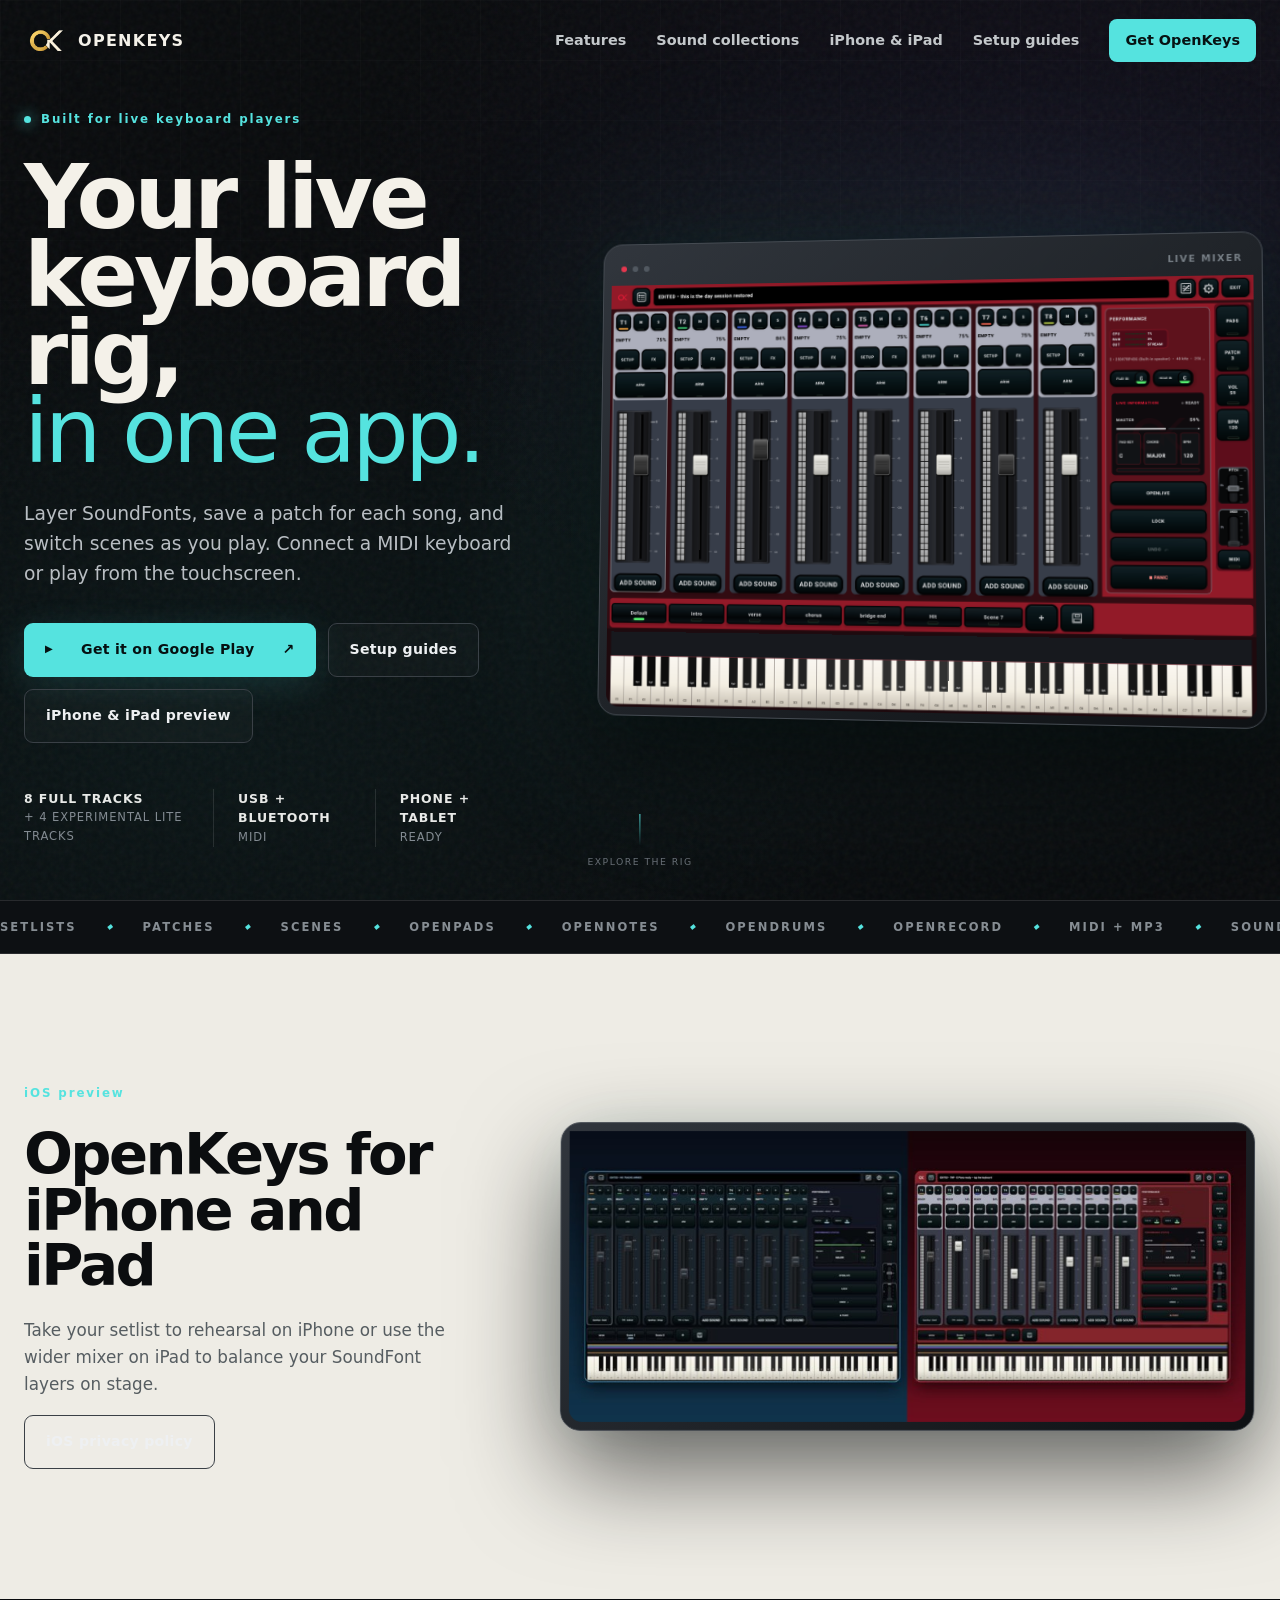
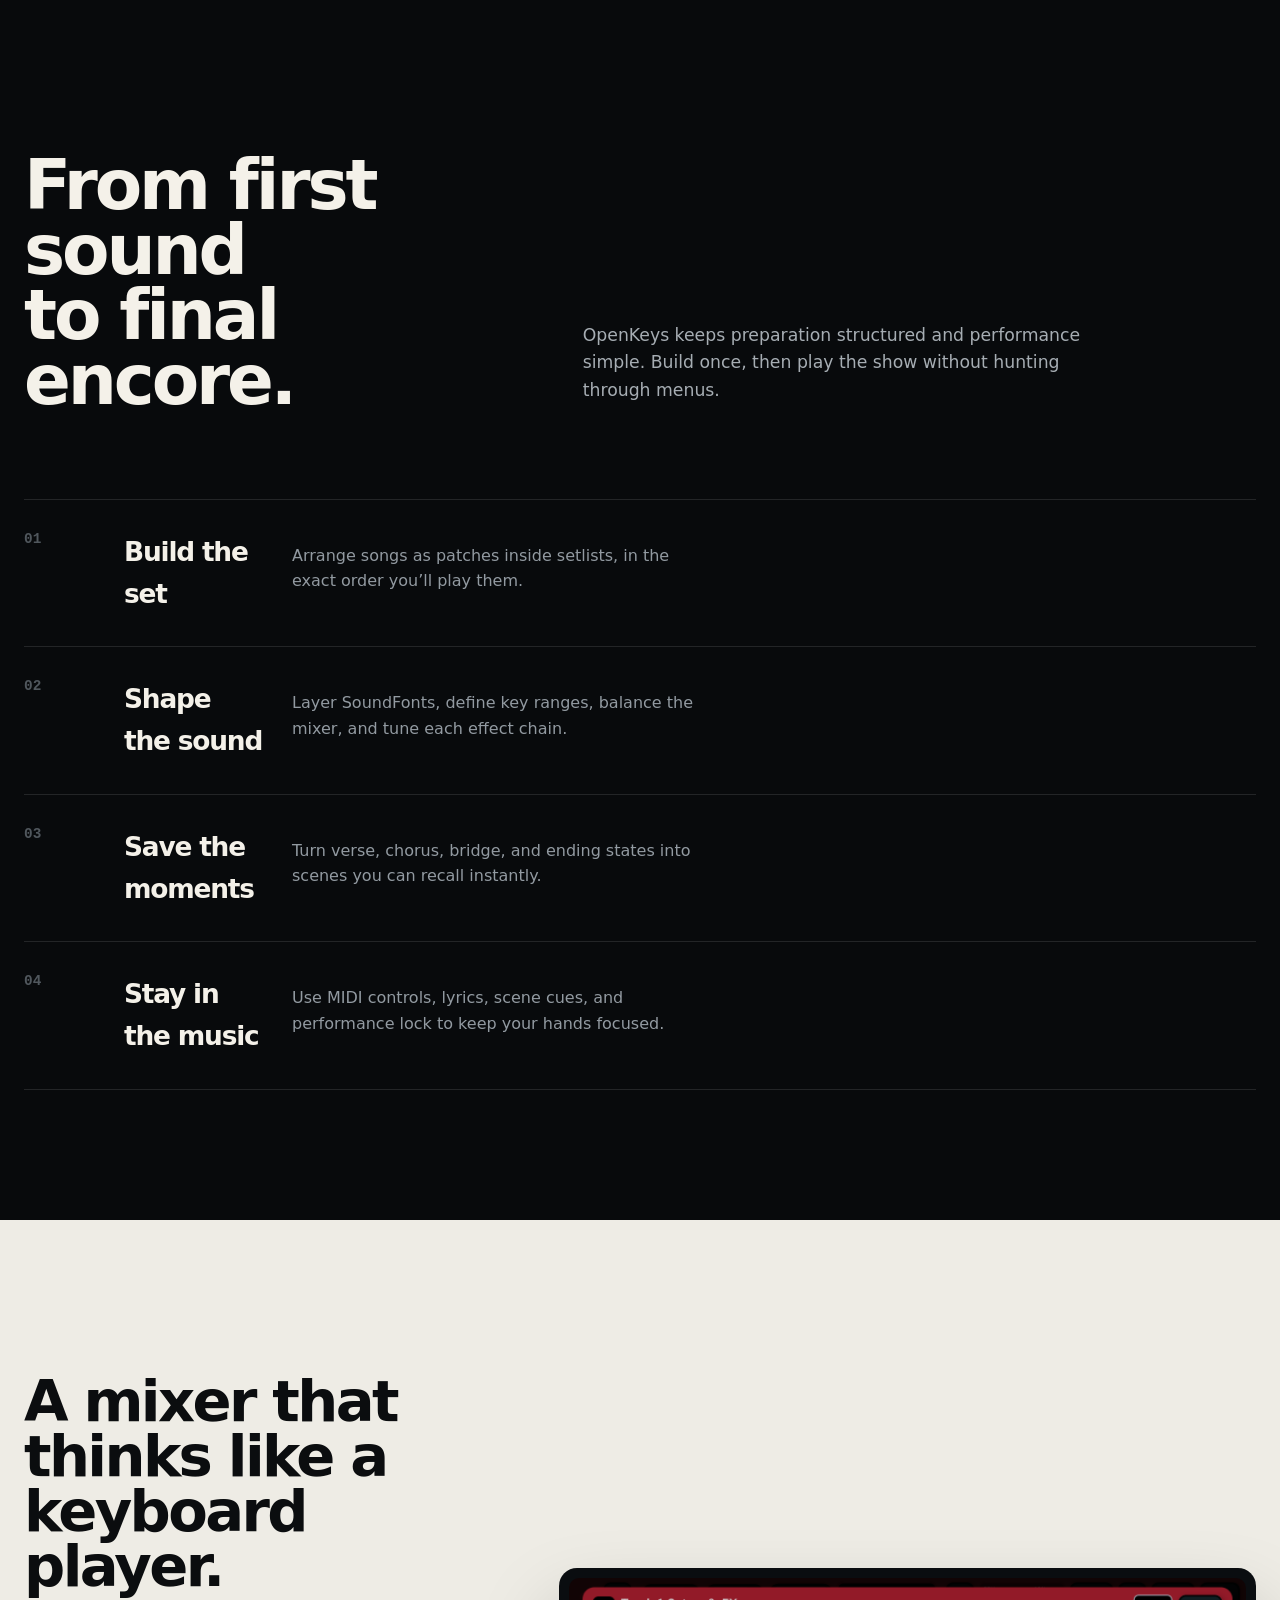
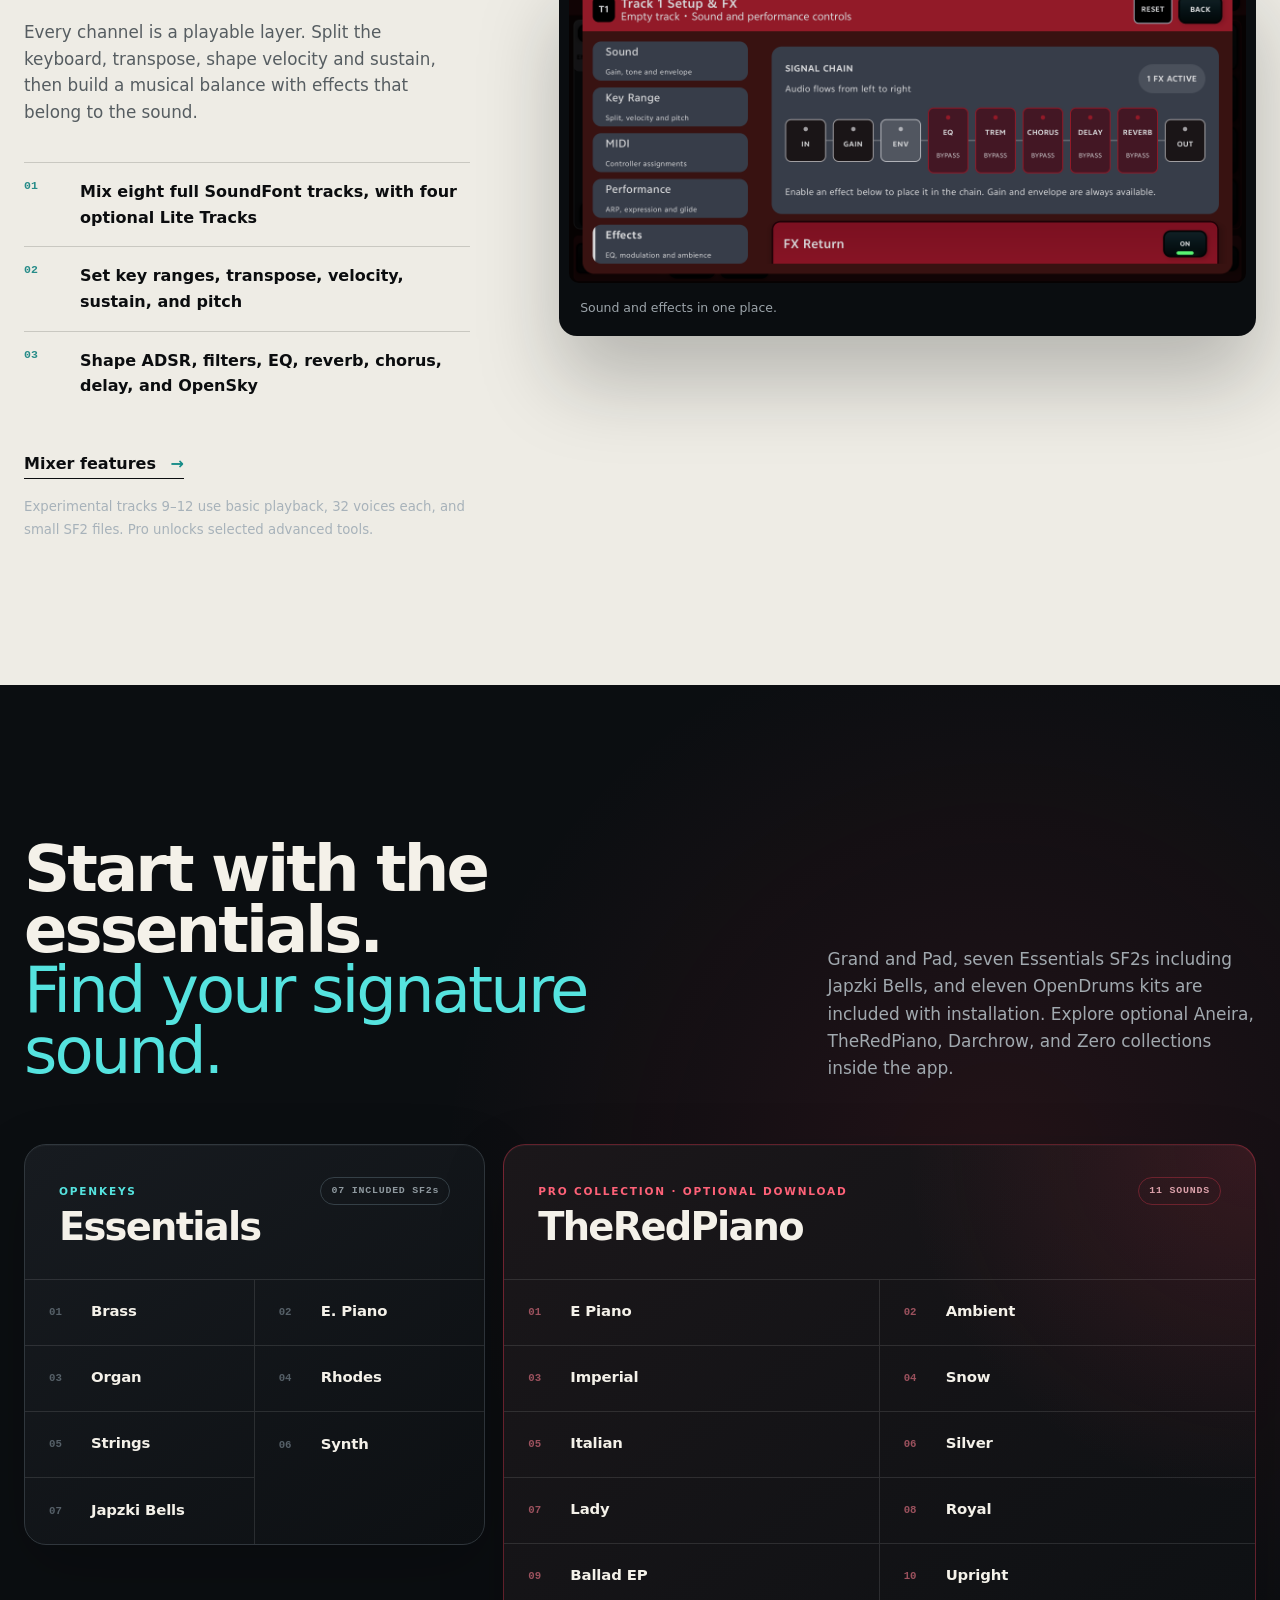
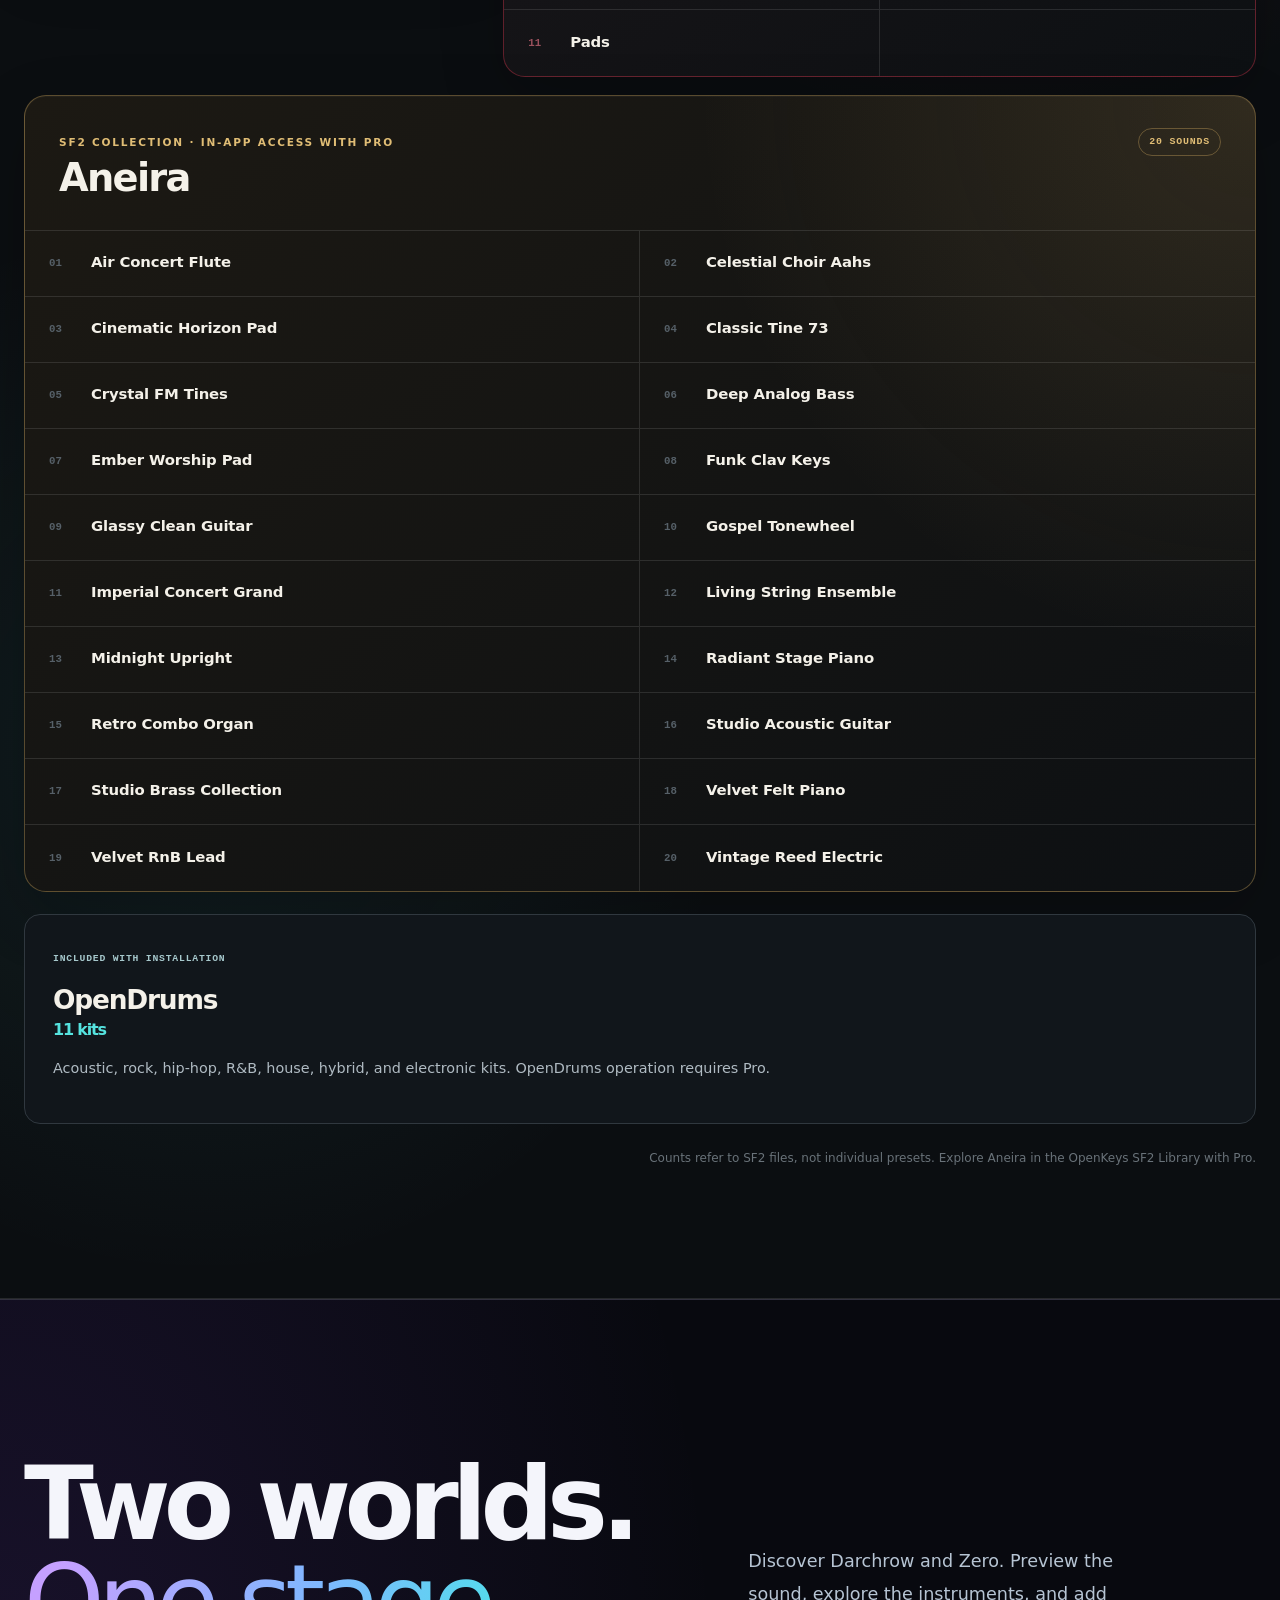
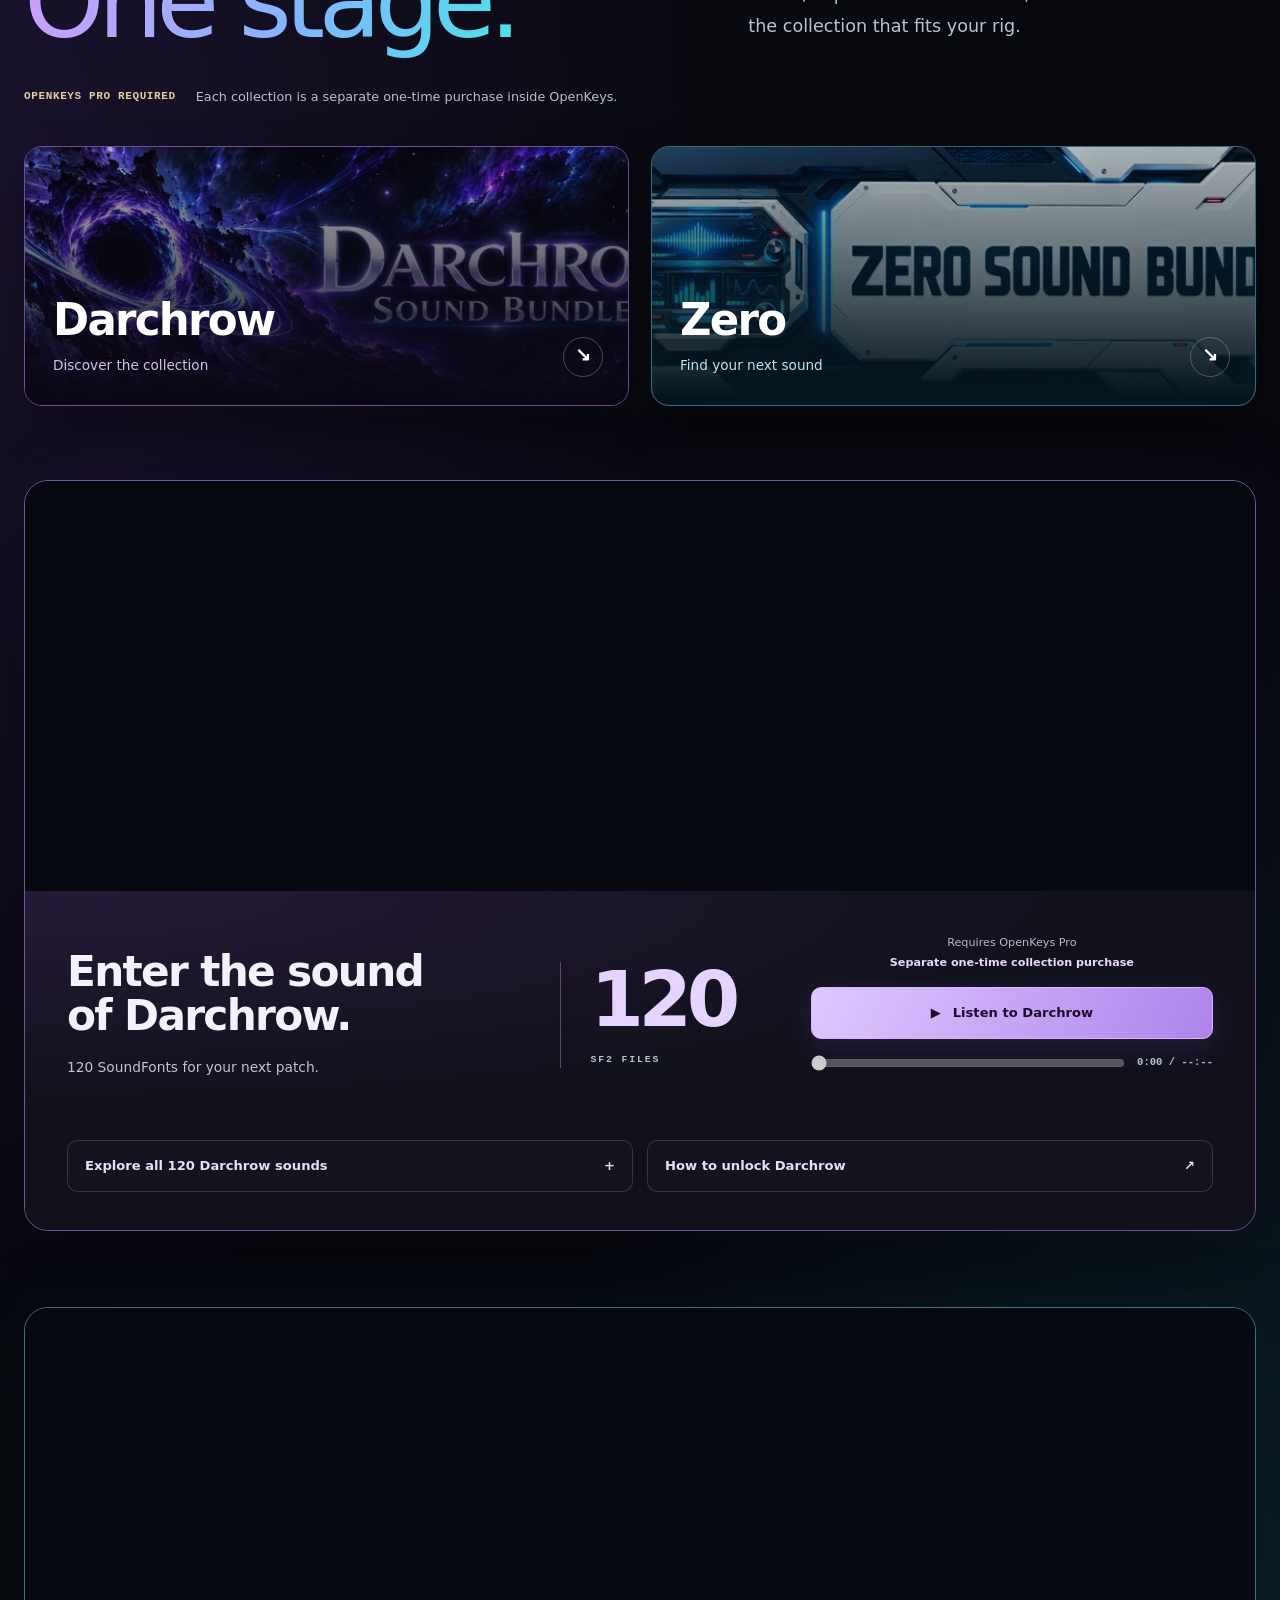
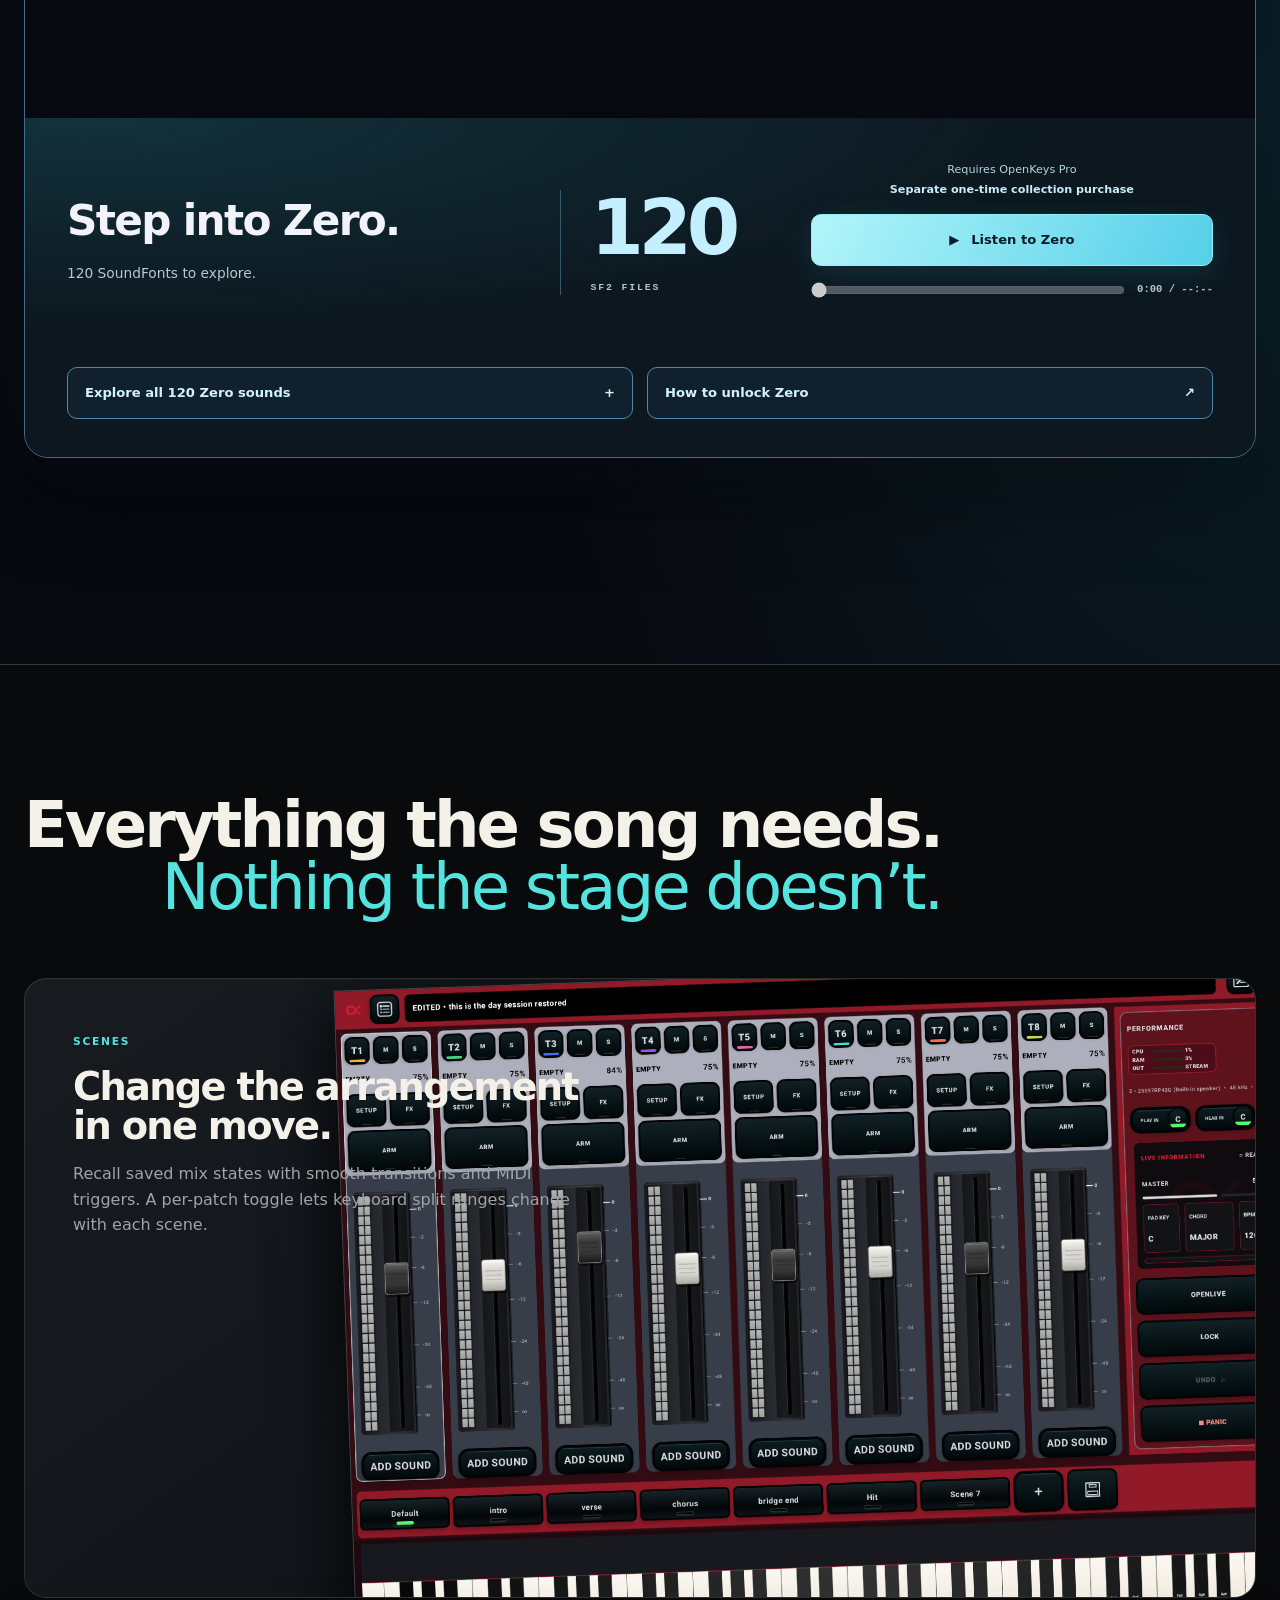
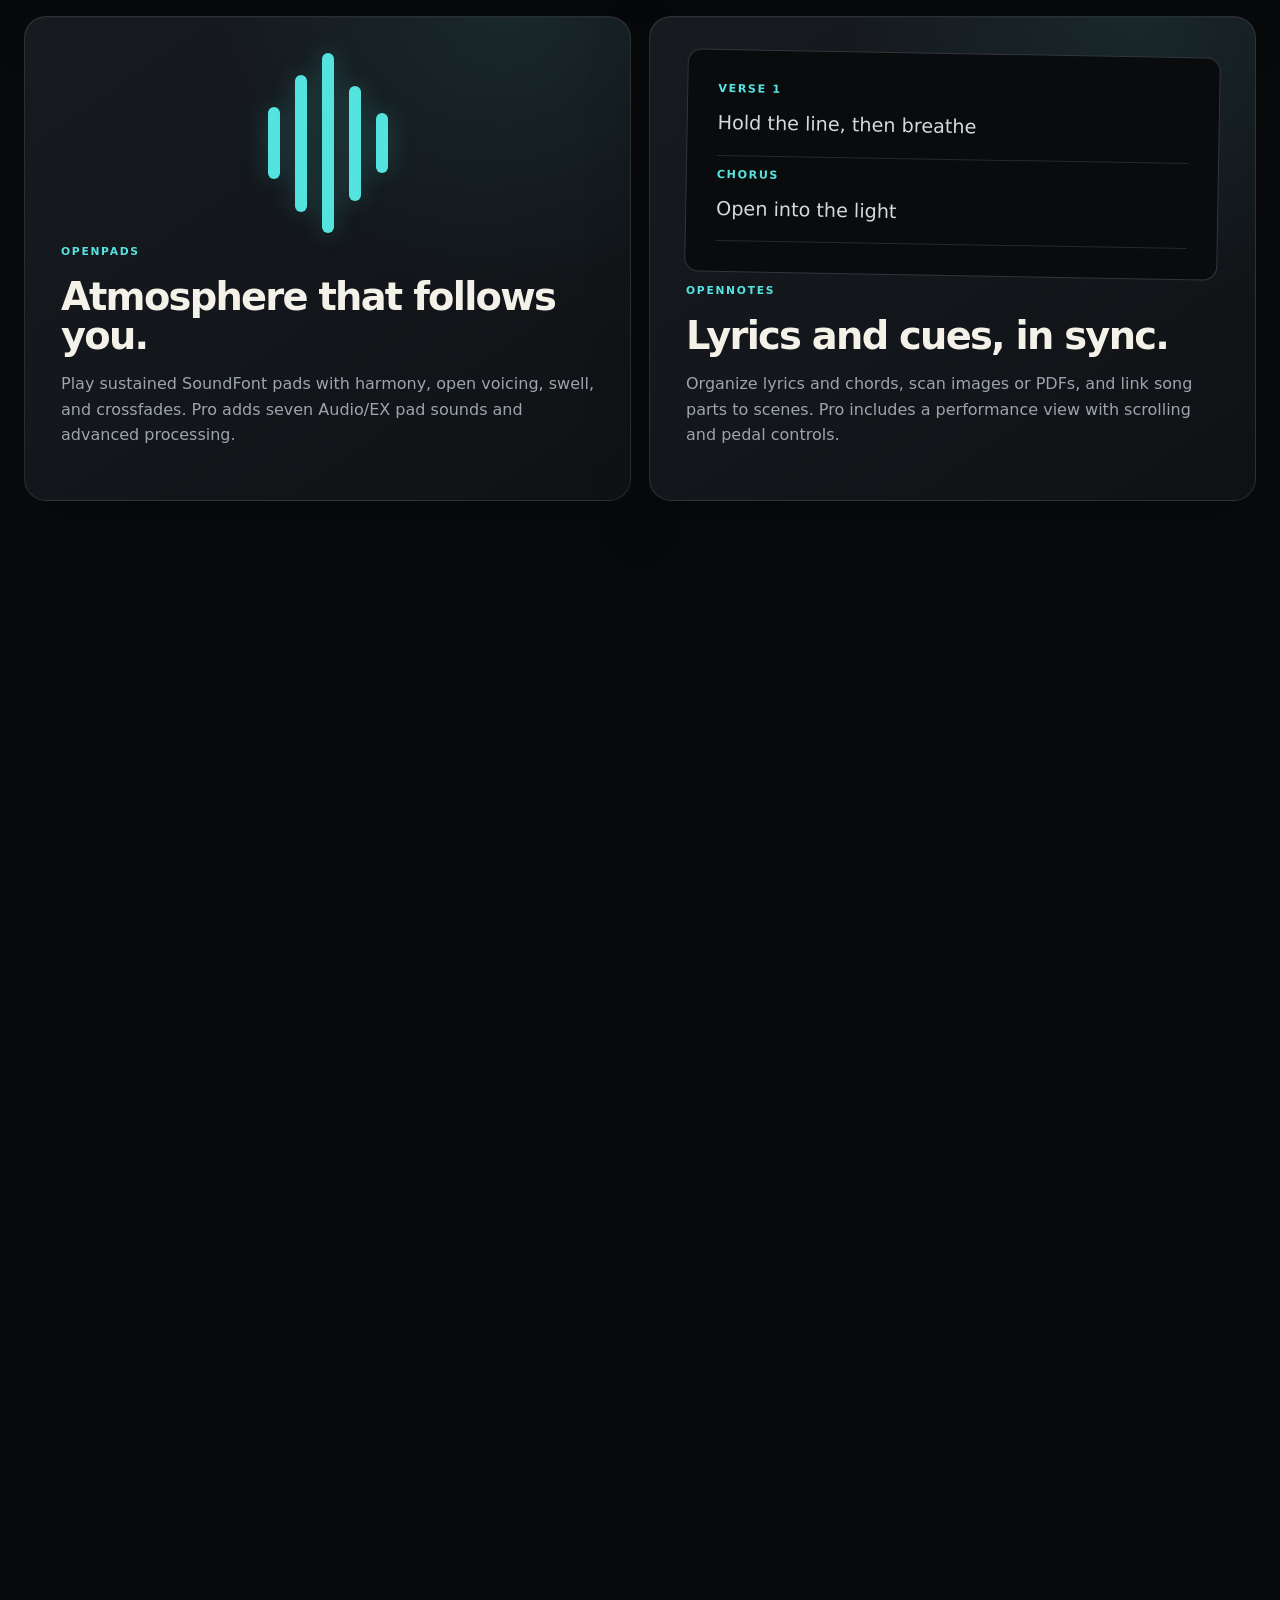
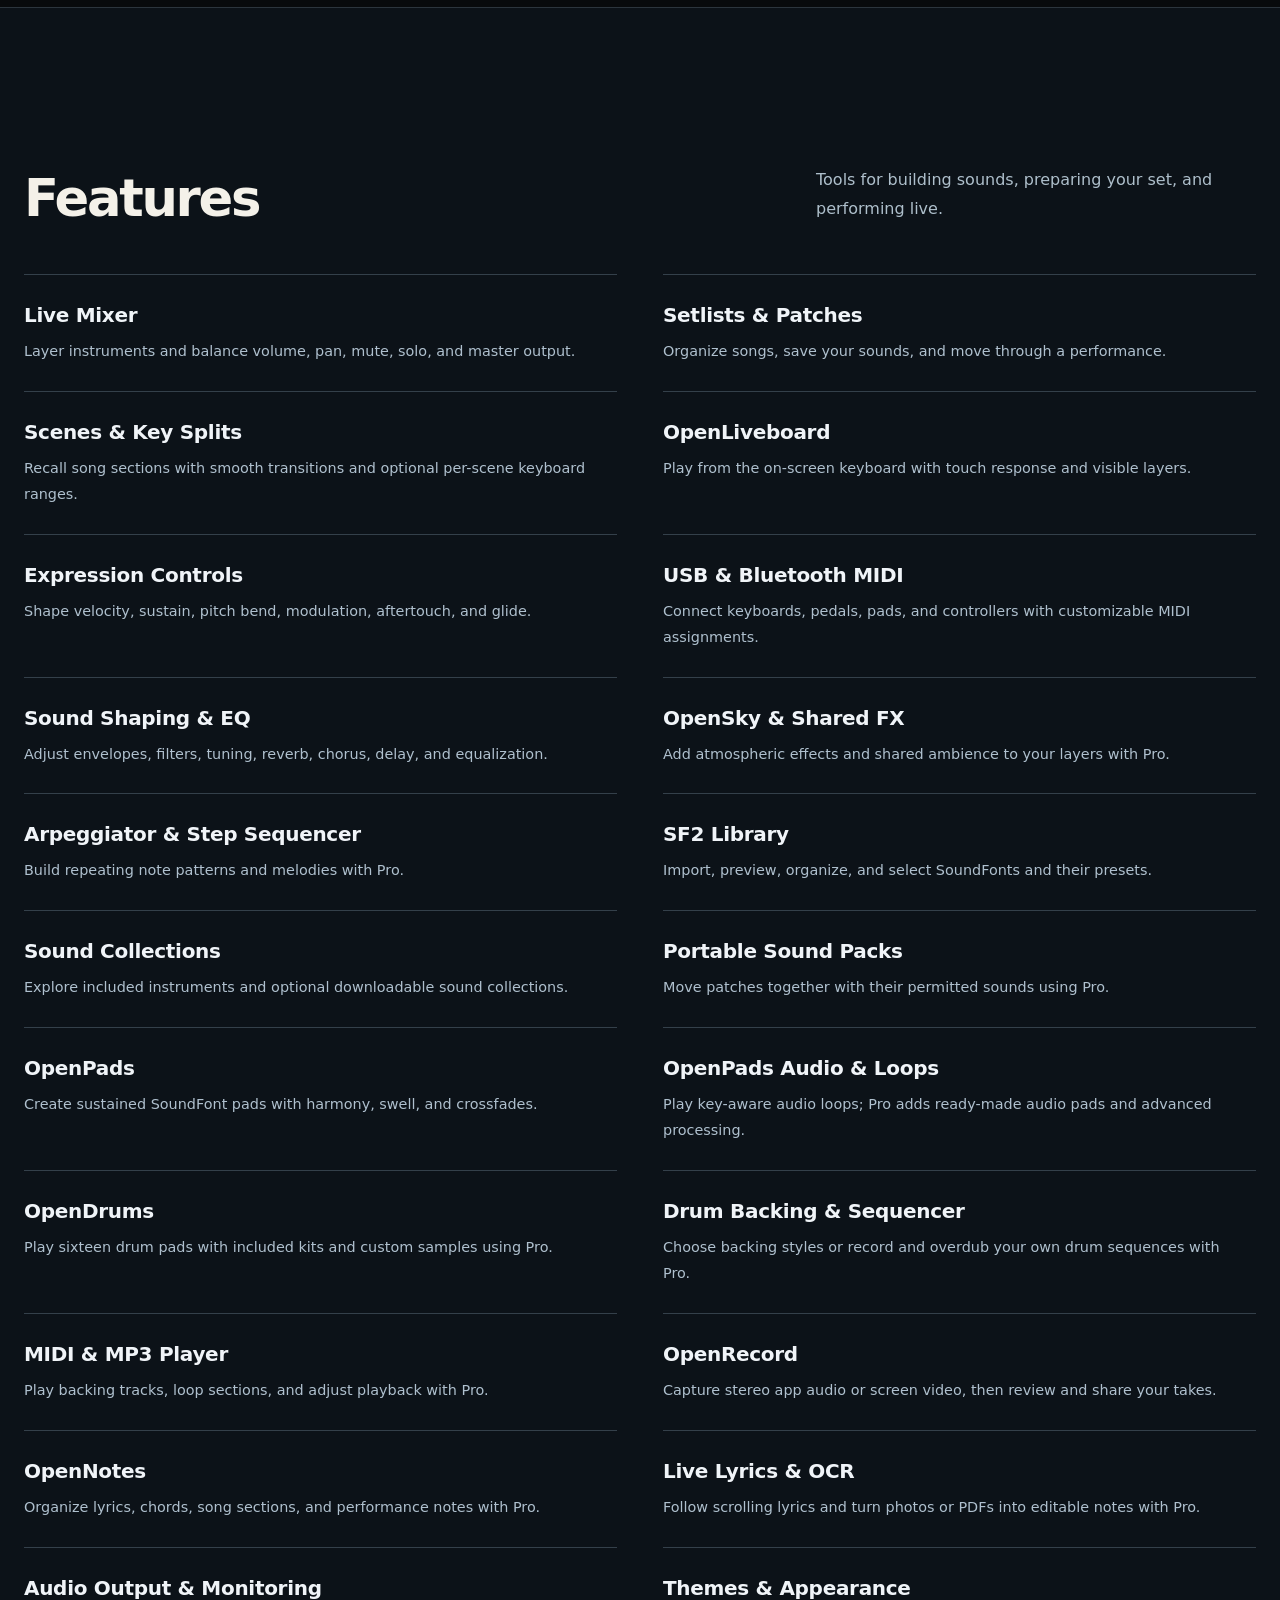
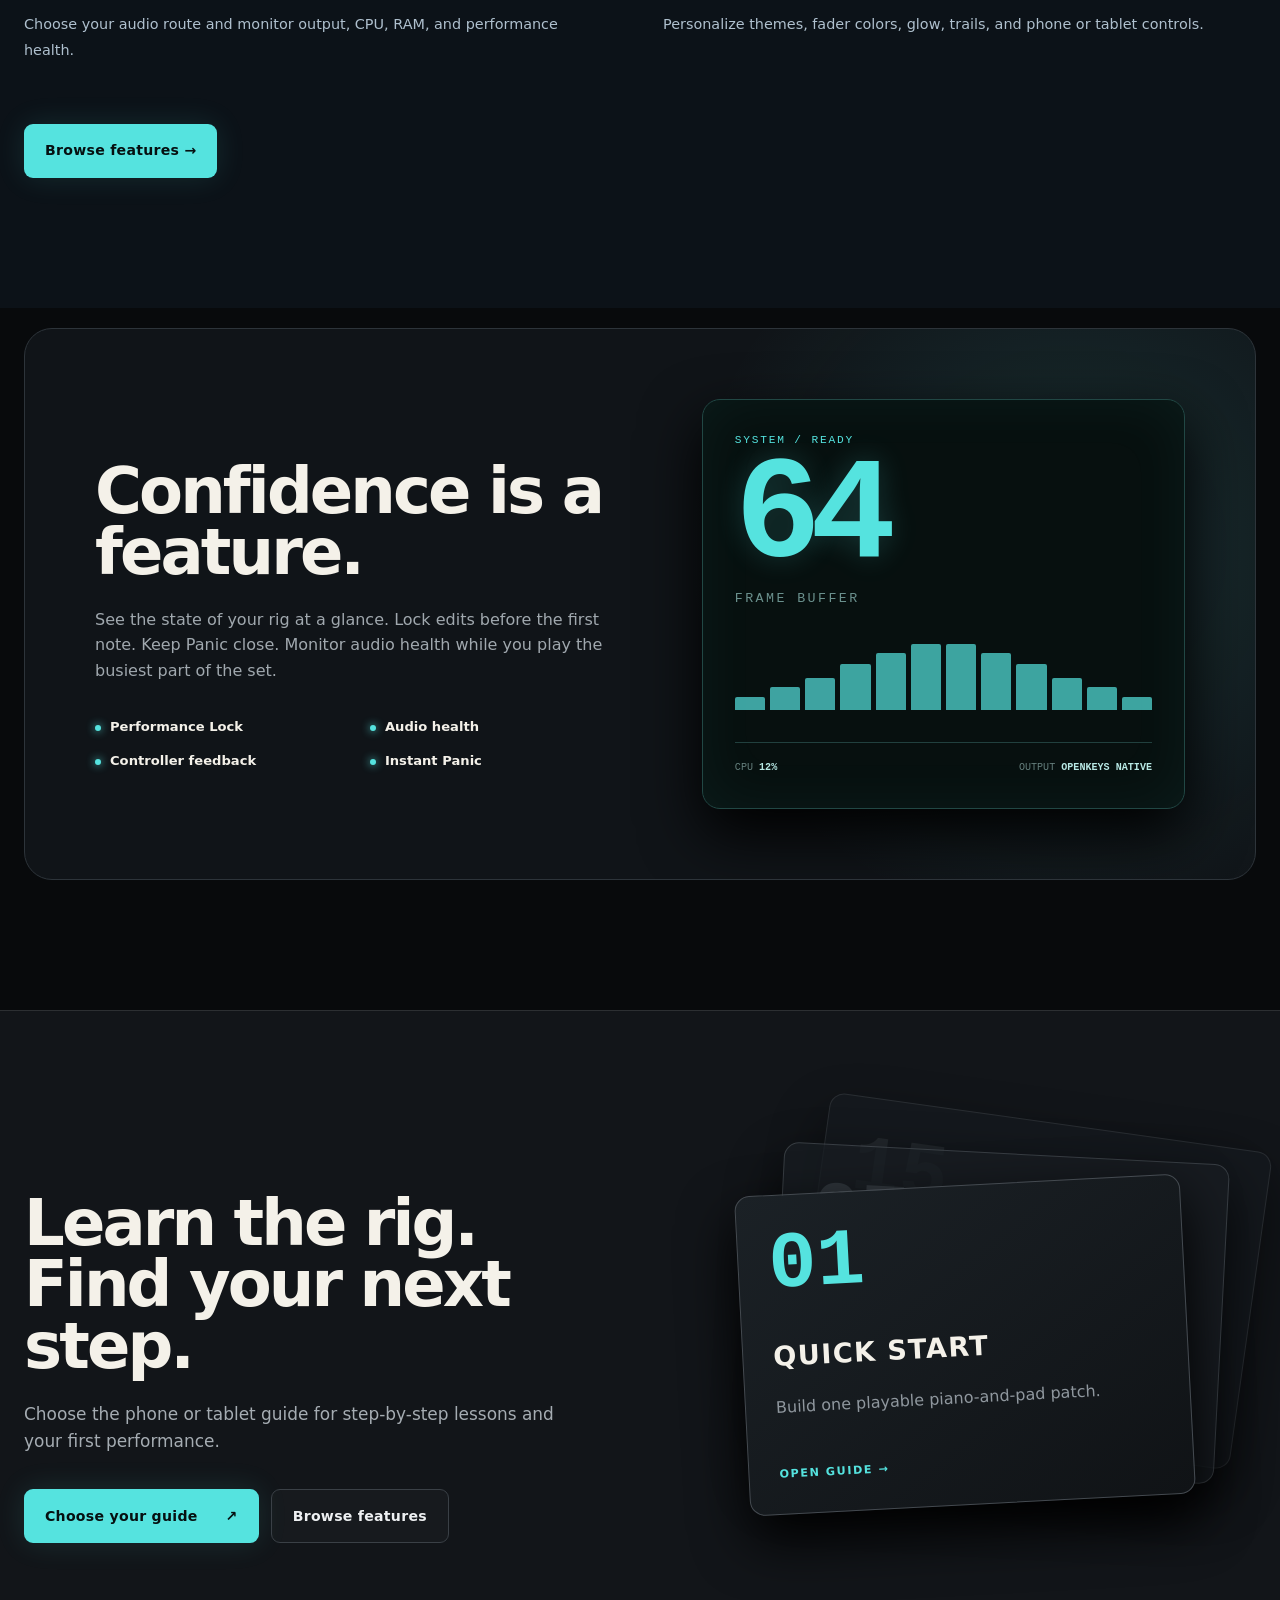
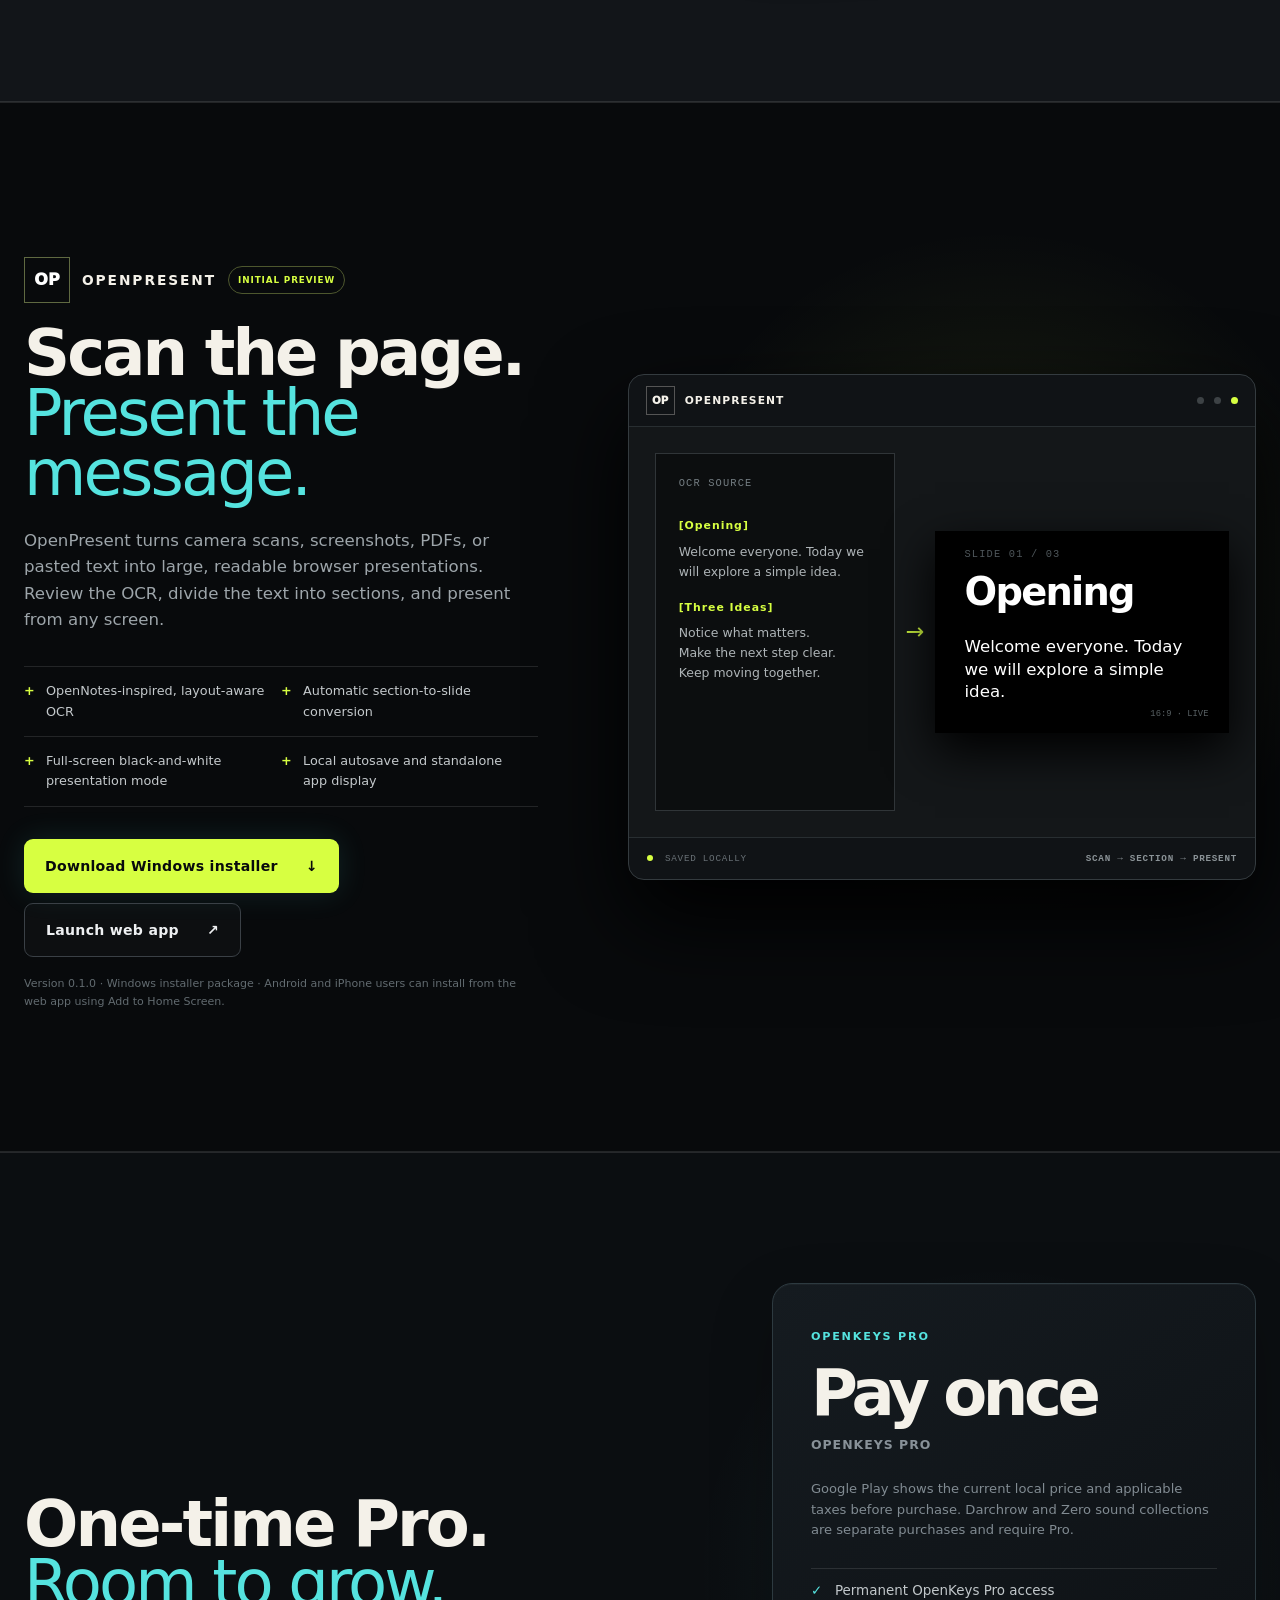
==== output/openkeys-tutorial/index.html @ 312a96dc "Clarify OpenKeys homepage navigation and platform options" ====
<!doctype html>
<html lang="en">
<head>
  <meta charset="utf-8">
  <meta name="viewport" content="width=device-width, initial-scale=1">
  <meta name="theme-color" content="#07090b">
  <meta name="description" content="Build layered SoundFont patches, organize setlists, and switch scenes live. Get OpenKeys for Android or explore the iPhone and iPad preview.">
  <meta property="og:title" content="OpenKeys — Your live keyboard rig, organized">
  <meta property="og:description" content="Build the show. Shape every sound. Perform with confidence.">
  <meta property="og:image" content="assets/screenshots/tablet/current-mixer.png">
  <meta property="og:type" content="website">
  <meta property="og:url" content="https://openkeys.pro/">
  <meta name="twitter:card" content="summary_large_image">
  <link rel="canonical" href="https://openkeys.pro/">
  <title>OpenKeys — Live MIDI keyboard rig for Android, iPhone &amp; iPad</title>
  <link rel="icon" href="assets/openkeys-logo.png">
  <link rel="stylesheet" href="assets/css/landing.css"><link rel="stylesheet" href="assets/css/features.css?v=151-brief"><link rel="stylesheet" href="assets/css/collections.css?v=2">
  <script type="application/ld+json">{"@context":"https://schema.org","@type":"SoftwareApplication","name":"OpenKeys","applicationCategory":"MultimediaApplication","operatingSystem":"Android","description":"A live-performance workspace for keyboard players and MIDI musicians.","downloadUrl":"https://play.google.com/store/apps/details?id=com.djh.openkeys"}</script>
<noscript><style>.signature-collections .reveal{opacity:1;transform:none}</style></noscript><link rel="stylesheet" href="assets/css/polish.css?v=1">
  <style>
    .ios-preview-grid { align-items: center; }
    .ios-preview-grid .app-frame { min-width: 0; }
    .ios-preview-grid img { display: block; width: 100%; height: auto; }
    .final-cta .button { margin: .25rem; }
  </style>
</head>
<body>
  <a class="skip-link" href="#main">Skip to content</a>
  <header class="site-header" data-header>
    <a class="wordmark" href="#top" aria-label="OpenKeys home"><img src="assets/openkeys-logo.png" alt=""><span>OPENKEYS</span></a>
    <button class="nav-toggle" type="button" aria-expanded="false" aria-controls="site-nav">Menu</button>
    <nav id="site-nav" class="site-nav" aria-label="Main navigation">
      <a href="features.html">Features</a><a href="#signature-collections">Sound collections</a><a href="#ios">iPhone &amp; iPad</a><a href="manual.html">Setup guides</a><a class="nav-cta" href="https://play.google.com/store/apps/details?id=com.djh.openkeys" target="_blank" rel="noopener noreferrer">Get OpenKeys</a>
    </nav>
  </header>
  <main id="main">
    <section class="hero" id="top">
      <div class="hero-noise" aria-hidden="true"></div>
      <div class="hero-copy reveal">
        <span class="eyebrow"><i></i> Built for live keyboard players</span>
        <h1>Your live keyboard rig,<br><em>in one app.</em></h1>
        <p>Layer SoundFonts, save a patch for each song, and switch scenes as you play. Connect a MIDI keyboard or play from the touchscreen.</p>
        <div class="hero-actions"><a class="button primary" href="https://play.google.com/store/apps/details?id=com.djh.openkeys" target="_blank" rel="noopener noreferrer"><span class="play-mark" aria-hidden="true">▶</span> Get it on Google Play <span>↗</span></a><a class="button ghost" href="manual.html">Setup guides</a><a class="button ghost" href="#ios">iPhone &amp; iPad preview</a></div>
        <div class="hero-proof" aria-label="Highlights"><span><b>8 full tracks</b> + 4 experimental Lite Tracks</span><span><b>USB + Bluetooth</b> MIDI</span><span><b>Phone + tablet</b> ready</span></div>
      </div>
      <div class="hero-visual reveal" data-delay="1">
        <div class="visual-glow"></div>
        <div class="app-frame"><div class="frame-bar"><span></span><span></span><span></span><b>LIVE MIXER</b></div><img src="assets/screenshots/tablet/current-mixer.png" alt="OpenKeys live mixer with layered sounds and performance controls"></div>

      </div>
      <a class="scroll-cue" href="#workflow" aria-label="Continue to workflow"><span></span>Explore the rig</a>
    </section>
    <section class="marquee" aria-label="OpenKeys capabilities"><div><span>SETLISTS</span><i>◆</i><span>PATCHES</span><i>◆</i><span>SCENES</span><i>◆</i><span>OPENPADS</span><i>◆</i><span>OPENNOTES</span><i>◆</i><span>OPENDRUMS</span><i>◆</i><span>OPENRECORD</span><i>◆</i><span>MIDI + MP3</span><i>◆</i><span>SOUNDFONTS</span><i>◆</i><span>SETLISTS</span><i>◆</i></div></section>
    <section class="showcase section" id="ios" aria-labelledby="ios-title">
      <div class="showcase-grid ios-preview-grid">
        <div class="showcase-copy">
          <span class="eyebrow">iOS preview</span>
          <h2 id="ios-title">OpenKeys for iPhone and iPad</h2>
          <p>Take your setlist to rehearsal on iPhone or use the wider mixer on iPad to balance your SoundFont layers on stage.</p>
          <a class="button ghost" href="privacy.html">iOS privacy policy</a>
        </div>
        <div class="app-frame">
          <img src="[data-uri]" width="880" height="377" loading="lazy" alt="OpenKeys iOS performance workspace preview">
        </div>
      </div>
    </section>
    <section class="section workflow" id="workflow">
      <div class="section-intro reveal"><h2>From first sound<br>to final encore.</h2><p>OpenKeys keeps preparation structured and performance simple. Build once, then play the show without hunting through menus.</p></div>
      <div class="workflow-steps">
        <article class="workflow-step reveal"><span>01</span><div><h3>Build the set</h3><p>Arrange songs as patches inside setlists, in the exact order you’ll play them.</p></div></article>
        <article class="workflow-step reveal"><span>02</span><div><h3>Shape the sound</h3><p>Layer SoundFonts, define key ranges, balance the mixer, and tune each effect chain.</p></div></article>
        <article class="workflow-step reveal"><span>03</span><div><h3>Save the moments</h3><p>Turn verse, chorus, bridge, and ending states into scenes you can recall instantly.</p></div></article>
        <article class="workflow-step reveal"><span>04</span><div><h3>Stay in the music</h3><p>Use MIDI controls, lyrics, scene cues, and performance lock to keep your hands focused.</p></div></article>
      </div>
    </section>
    <section class="showcase section" id="features"><div class="showcase-grid">
      <div class="showcase-copy reveal"><h2>A mixer that thinks like a keyboard player.</h2><p>Every channel is a playable layer. Split the keyboard, transpose, shape velocity and sustain, then build a musical balance with effects that belong to the sound.</p><ul class="feature-list"><li><span>01</span>Mix eight full SoundFont tracks, with four optional Lite Tracks</li><li><span>02</span>Set key ranges, transpose, velocity, sustain, and pitch</li><li><span>03</span>Shape ADSR, filters, EQ, reverb, chorus, delay, and OpenSky</li></ul><a class="text-link" href="features.html#mixer">Mixer features <span>→</span></a><p class="capability-note">Experimental tracks 9–12 use basic playback, 32 voices each, and small SF2 files. Pro unlocks selected advanced tools.</p></div>
      <figure class="screen-card reveal" data-delay="1"><img src="assets/screenshots/layer-effects.png" alt="OpenKeys layer sound and effects editor" loading="lazy"><figcaption>Sound and effects in one place.</figcaption></figure>
    </div></section>
    <section class="sound-library section" id="sounds">
      <div class="sound-library-heading reveal"><div><h2>Start with the essentials.<br><em>Find your signature sound.</em></h2></div><p>Grand and Pad, seven Essentials SF2s including Japzki Bells, and eleven OpenDrums kits are included with installation. Explore optional Aneira, TheRedPiano, Darchrow, and Zero collections inside the app.</p></div>
      <div class="sound-collections">
        <article class="sound-collection essentials reveal">
          <header><div><span>OPENKEYS</span><h3>Essentials</h3></div><b>07 INCLUDED SF2s</b></header>
          <ol class="sound-list"><li><span>01</span><strong>Brass</strong></li><li><span>02</span><strong>E. Piano</strong></li><li><span>03</span><strong>Organ</strong></li><li><span>04</span><strong>Rhodes</strong></li><li><span>05</span><strong>Strings</strong></li><li><span>06</span><strong>Synth</strong></li><li><span>07</span><strong>Japzki Bells</strong></li></ol>
        </article>
        <article class="sound-collection red-piano reveal" data-delay="1">
          <header><div><span>PRO COLLECTION · OPTIONAL DOWNLOAD</span><h3>TheRedPiano</h3></div><b>11 SOUNDS</b></header>
          <ol class="sound-list"><li><span>01</span><strong>E Piano</strong></li><li><span>02</span><strong>Ambient</strong></li><li><span>03</span><strong>Imperial</strong></li><li><span>04</span><strong>Snow</strong></li><li><span>05</span><strong>Italian</strong></li><li><span>06</span><strong>Silver</strong></li><li><span>07</span><strong>Lady</strong></li><li><span>08</span><strong>Royal</strong></li><li><span>09</span><strong>Ballad EP</strong></li><li><span>10</span><strong>Upright</strong></li><li><span>11</span><strong>Pads</strong></li></ol>
        </article>
        <article class="sound-collection aneira reveal" data-delay="2">
          <header><div><span>SF2 COLLECTION · IN-APP ACCESS WITH PRO</span><h3>Aneira</h3></div><b>20 SOUNDS</b></header>
          <ol class="sound-list"><li><span>01</span><strong>Air Concert Flute</strong></li><li><span>02</span><strong>Celestial Choir Aahs</strong></li><li><span>03</span><strong>Cinematic Horizon Pad</strong></li><li><span>04</span><strong>Classic Tine 73</strong></li><li><span>05</span><strong>Crystal FM Tines</strong></li><li><span>06</span><strong>Deep Analog Bass</strong></li><li><span>07</span><strong>Ember Worship Pad</strong></li><li><span>08</span><strong>Funk Clav Keys</strong></li><li><span>09</span><strong>Glassy Clean Guitar</strong></li><li><span>10</span><strong>Gospel Tonewheel</strong></li><li><span>11</span><strong>Imperial Concert Grand</strong></li><li><span>12</span><strong>Living String Ensemble</strong></li><li><span>13</span><strong>Midnight Upright</strong></li><li><span>14</span><strong>Radiant Stage Piano</strong></li><li><span>15</span><strong>Retro Combo Organ</strong></li><li><span>16</span><strong>Studio Acoustic Guitar</strong></li><li><span>17</span><strong>Studio Brass Collection</strong></li><li><span>18</span><strong>Velvet Felt Piano</strong></li><li><span>19</span><strong>Velvet RnB Lead</strong></li><li><span>20</span><strong>Vintage Reed Electric</strong></li></ol>
        </article>
      </div>
      <div class="collection-extras collection-extras--included"><article><span>INCLUDED WITH INSTALLATION</span><h3>OpenDrums <b>11 kits</b></h3><p>Acoustic, rock, hip-hop, R&amp;B, house, hybrid, and electronic kits. OpenDrums operation requires Pro.</p></article></div>
      <p class="sound-library-note reveal">Counts refer to SF2 files, not individual presets. Explore Aneira in the OpenKeys SF2 Library with Pro.</p>
    </section>
    <section class="signature-collections section" id="signature-collections" aria-labelledby="collections-title">
    <div class="signature-intro reveal"><div class="signature-heading"><h2 id="collections-title">Two worlds.<br><em>One stage.</em></h2><p>Discover Darchrow and Zero. Preview the sound, explore the instruments, and add the collection that fits your rig.</p></div><div class="signature-requirements"><strong>OPENKEYS PRO REQUIRED</strong><span>Each collection is a separate one-time purchase inside OpenKeys.</span></div><nav class="collection-switcher" aria-label="Choose a signature collection"><a href="#collection-darchrow"><img src="assets/collections/darchrow-804.webp" alt="" width="804" height="268" loading="lazy"><strong>Darchrow</strong><span>Discover the collection</span><b aria-hidden="true">↘</b></a><a href="#collection-zero"><img src="assets/collections/zero-804.webp" alt="" width="804" height="268" loading="lazy"><strong>Zero</strong><span>Find your next sound</span><b aria-hidden="true">↘</b></a></nav></div>
    <div class="signature-chapters"><article class="collection-chapter darchrow reveal" id="collection-darchrow" aria-labelledby="title-darchrow" data-collection="darchrow">
      <div class="collection-art"><img src="assets/collections/darchrow-1602.webp" srcset="assets/collections/darchrow-804.webp 804w, assets/collections/darchrow-1602.webp 1602w" sizes="(max-width:700px) calc(100vw - 40px), (max-width:1400px) calc(100vw - 80px), 1320px" width="1602" height="534" loading="lazy" decoding="async" alt="Darchrow Sound Bundle — violet cosmic horizon"></div>
      <div class="collection-body"><div class="collection-copy"><h3 id="title-darchrow">Enter the sound<br>of Darchrow.</h3><p>120 SoundFonts for your next patch.</p></div><div class="collection-count"><strong>120</strong><span>SF2 FILES</span></div>
      <div class="collection-listen"><p class="collection-requirement">Requires OpenKeys Pro<br><strong>Separate one-time collection purchase</strong></p>
        <audio controls preload="none" aria-label="Darchrow collection audio preview" data-preview src="assets/collections/darchrow-preview.mp3">Your browser does not support audio previews.</audio>
        <div class="preview-controls" hidden><button type="button" class="collection-button primary" data-play aria-label="Play Darchrow preview" aria-pressed="false"><span data-play-icon aria-hidden="true">▶</span> <span data-play-label>Listen to Darchrow</span></button><div class="preview-timeline"><input type="range" min="0" max="100" step="0.1" value="0" disabled aria-label="Seek Darchrow preview" data-preview-seek><span data-preview-time>0:00 / --:--</span></div><p class="preview-status" data-preview-status role="status" aria-live="polite"></p></div>
      </div></div>
      <div class="collection-detail-row"><details class="collection-catalog" data-catalog><summary class="collection-button">Explore all 120 Darchrow sounds <span aria-hidden="true">+</span></summary><div class="catalog-panel"><form class="catalog-search" role="search" hidden><label for="search-darchrow">Search Darchrow instruments<input id="search-darchrow" type="search" placeholder="Try piano, bass, strings…" autocomplete="off" data-catalog-search></label><button type="button" data-catalog-reset>Clear</button></form><p data-catalog-count class="catalog-result" role="status" aria-live="polite">120 of 120 instruments</p><p class="catalog-disclaimer">Download sounds inside OpenKeys after purchasing the collection.</p><ul class="collection-sounds"><li data-catalog-entry><span class="catalog-number">001</span><span class="catalog-sound">Darchrow - Electric Concert Grand</span></li><li data-catalog-entry><span class="catalog-number">002</span><span class="catalog-sound">Darchrow - Ember Warm Grand</span></li><li data-catalog-entry><span class="catalog-number">003</span><span class="catalog-sound">Darchrow - Midnight Grand</span></li><li data-catalog-entry><span class="catalog-number">004</span><span class="catalog-sound">Darchrow - Sovereign Concert Grand</span></li><li data-catalog-entry><span class="catalog-number">005</span><span class="catalog-sound">Darchrow - Studio Hall Grand</span></li><li data-catalog-entry><span class="catalog-number">006</span><span class="catalog-sound">Darchrow - Classic Mark One</span></li><li data-catalog-entry><span class="catalog-number">007</span><span class="catalog-sound">Darchrow - Prism FM Electric</span></li><li data-catalog-entry><span class="catalog-number">008</span><span class="catalog-sound">Darchrow - Radiant Stage Electric</span></li><li data-catalog-entry><span class="catalog-number">009</span><span class="catalog-sound">Darchrow - Velvet Panning Reed</span></li><li data-catalog-entry><span class="catalog-number">010</span><span class="catalog-sound">Darchrow - Silver Celesta</span></li><li data-catalog-entry><span class="catalog-number">011</span><span class="catalog-sound">Darchrow - Snap Funk Clav</span></li><li data-catalog-entry><span class="catalog-number">012</span><span class="catalog-sound">Darchrow - Vintage D6 Clav</span></li><li data-catalog-entry><span class="catalog-number">013</span><span class="catalog-sound">Darchrow - Cathedral Pipe Organ</span></li><li data-catalog-entry><span class="catalog-number">014</span><span class="catalog-sound">Darchrow - Full Drawbar Organ</span></li><li data-catalog-entry><span class="catalog-number">015</span><span class="catalog-sound">Darchrow - Soul RnB Organ</span></li><li data-catalog-entry><span class="catalog-number">016</span><span class="catalog-sound">Darchrow - Flamenco Nylon Guitar</span></li><li data-catalog-entry><span class="catalog-number">017</span><span class="catalog-sound">Darchrow - Natural Nylon Guitar</span></li><li data-catalog-entry><span class="catalog-number">018</span><span class="catalog-sound">Darchrow - Rich Steel Acoustic</span></li><li data-catalog-entry><span class="catalog-number">019</span><span class="catalog-sound">Darchrow - Shimmer Twelve String</span></li><li data-catalog-entry><span class="catalog-number">020</span><span class="catalog-sound">Darchrow - Glass Single Coil</span></li><li data-catalog-entry><span class="catalog-number">021</span><span class="catalog-sound">Darchrow - Midnight Jazz Guitar</span></li><li data-catalog-entry><span class="catalog-number">022</span><span class="catalog-sound">Darchrow - Studio Clean Guitar</span></li><li data-catalog-entry><span class="catalog-number">023</span><span class="catalog-sound">Darchrow - Tight Funk Guitar</span></li><li data-catalog-entry><span class="catalog-number">024</span><span class="catalog-sound">Darchrow - Arena Power Chords</span></li><li data-catalog-entry><span class="catalog-number">025</span><span class="catalog-sound">Darchrow - Heavy Classic Drive</span></li><li data-catalog-entry><span class="catalog-number">026</span><span class="catalog-sound">Darchrow - Touch Overdrive Guitar</span></li><li data-catalog-entry><span class="catalog-number">027</span><span class="catalog-sound">Darchrow - Modern Five String</span></li><li data-catalog-entry><span class="catalog-number">028</span><span class="catalog-sound">Darchrow - Punch Slap Bass</span></li><li data-catalog-entry><span class="catalog-number">029</span><span class="catalog-sound">Darchrow - Rich Fretless Bass</span></li><li data-catalog-entry><span class="catalog-number">030</span><span class="catalog-sound">Darchrow - Studio Finger Bass</span></li><li data-catalog-entry><span class="catalog-number">031</span><span class="catalog-sound">Darchrow - Deep Electro Bass</span></li><li data-catalog-entry><span class="catalog-number">032</span><span class="catalog-sound">Darchrow - Deep Sub Bass</span></li><li data-catalog-entry><span class="catalog-number">033</span><span class="catalog-sound">Darchrow - Punch Analog Bass</span></li><li data-catalog-entry><span class="catalog-number">034</span><span class="catalog-sound">Darchrow - Vintage Mono Bass</span></li><li data-catalog-entry><span class="catalog-number">035</span><span class="catalog-sound">Darchrow - Full Symphonic Strings</span></li><li data-catalog-entry><span class="catalog-number">036</span><span class="catalog-sound">Darchrow - Solo Studio Violin</span></li><li data-catalog-entry><span class="catalog-number">037</span><span class="catalog-sound">Darchrow - Solo Warm Cello</span></li><li data-catalog-entry><span class="catalog-number">038</span><span class="catalog-sound">Darchrow - Studio String Section</span></li><li data-catalog-entry><span class="catalog-number">039</span><span class="catalog-sound">Darchrow - French Horn Ensemble</span></li><li data-catalog-entry><span class="catalog-number">040</span><span class="catalog-sound">Darchrow - Solo Bright Trumpet</span></li><li data-catalog-entry><span class="catalog-number">041</span><span class="catalog-sound">Darchrow - Solo Warm Trombone</span></li><li data-catalog-entry><span class="catalog-number">042</span><span class="catalog-sound">Darchrow - Stacked Pop Brass</span></li><li data-catalog-entry><span class="catalog-number">043</span><span class="catalog-sound">Darchrow - Full Tenor Sax</span></li><li data-catalog-entry><span class="catalog-number">044</span><span class="catalog-sound">Darchrow - Live Sax Section</span></li><li data-catalog-entry><span class="catalog-number">045</span><span class="catalog-sound">Darchrow - Silk Soprano Sax</span></li><li data-catalog-entry><span class="catalog-number">046</span><span class="catalog-sound">Darchrow - Studio Alto Sax</span></li><li data-catalog-entry><span class="catalog-number">047</span><span class="catalog-sound">Darchrow - Infinite Space Pad</span></li><li data-catalog-entry><span class="catalog-number">048</span><span class="catalog-sound">Darchrow - Organic Motion Pad</span></li><li data-catalog-entry><span class="catalog-number">049</span><span class="catalog-sound">Darchrow - Silken Atmosphere Pad</span></li><li data-catalog-entry><span class="catalog-number">050</span><span class="catalog-sound">Darchrow - Warm Resonance Pad</span></li><li data-catalog-entry><span class="catalog-number">051</span><span class="catalog-sound">Darchrow - Aerial Vocal Choir</span></li><li data-catalog-entry><span class="catalog-number">052</span><span class="catalog-sound">Darchrow - Celestial Angel Choir</span></li><li data-catalog-entry><span class="catalog-number">053</span><span class="catalog-sound">Darchrow - Classic Choir Aahs</span></li><li data-catalog-entry><span class="catalog-number">054</span><span class="catalog-sound">Darchrow - Gospel Choir Oohs</span></li><li data-catalog-entry><span class="catalog-number">055</span><span class="catalog-sound">Darchrow - Brush Jazz Drum Kit</span></li><li data-catalog-entry><span class="catalog-number">056</span><span class="catalog-sound">Darchrow - Classic 808 909 Kit</span></li><li data-catalog-entry><span class="catalog-number">057</span><span class="catalog-sound">Darchrow - Live Rock Drum Kit</span></li><li data-catalog-entry><span class="catalog-number">058</span><span class="catalog-sound">Darchrow - Premium Studio Kit</span></li><li data-catalog-entry><span class="catalog-number">059</span><span class="catalog-sound">Darchrow - Studio Standard Kit</span></li><li data-catalog-entry><span class="catalog-number">060</span><span class="catalog-sound">Darchrow - Ballad Bell Layer</span></li><li data-catalog-entry><span class="catalog-number">061</span><span class="catalog-sound">Darchrow - Candy Digital Bells</span></li><li data-catalog-entry><span class="catalog-number">062</span><span class="catalog-sound">Darchrow - Cathedral Tubular Bells</span></li><li data-catalog-entry><span class="catalog-number">063</span><span class="catalog-sound">Darchrow - Concert Music Bells</span></li><li data-catalog-entry><span class="catalog-number">064</span><span class="catalog-sound">Darchrow - Crystal Glockenspiel</span></li><li data-catalog-entry><span class="catalog-number">065</span><span class="catalog-sound">Darchrow - Dream Music Box</span></li><li data-catalog-entry><span class="catalog-number">066</span><span class="catalog-sound">Darchrow - Himalayan Ice Bells</span></li><li data-catalog-entry><span class="catalog-number">067</span><span class="catalog-sound">Darchrow - Kalimba Bell Hybrid</span></li><li data-catalog-entry><span class="catalog-number">068</span><span class="catalog-sound">Darchrow - Concert Marimba</span></li><li data-catalog-entry><span class="catalog-number">069</span><span class="catalog-sound">Darchrow - Island Steel Drums</span></li><li data-catalog-entry><span class="catalog-number">070</span><span class="catalog-sound">Darchrow - Velvet Vibraphone</span></li><li data-catalog-entry><span class="catalog-number">071</span><span class="catalog-sound">Darchrow - Vintage Folk Accordion</span></li><li data-catalog-entry><span class="catalog-number">072</span><span class="catalog-sound">Darchrow - Expressive Blues Harp</span></li><li data-catalog-entry><span class="catalog-number">073</span><span class="catalog-sound">Darchrow - Grand Symphonic Layer</span></li><li data-catalog-entry><span class="catalog-number">074</span><span class="catalog-sound">Darchrow - Modern Pop Orchestra</span></li><li data-catalog-entry><span class="catalog-number">075</span><span class="catalog-sound">Darchrow - Orchestra and Horns</span></li><li data-catalog-entry><span class="catalog-number">076</span><span class="catalog-sound">Darchrow - Deep Cinematic Hit</span></li><li data-catalog-entry><span class="catalog-number">077</span><span class="catalog-sound">Darchrow - Orchestral Tutti Hit</span></li><li data-catalog-entry><span class="catalog-number">078</span><span class="catalog-sound">Darchrow - Classic Bassoon</span></li><li data-catalog-entry><span class="catalog-number">079</span><span class="catalog-sound">Darchrow - Concert Solo Oboe</span></li><li data-catalog-entry><span class="catalog-number">080</span><span class="catalog-sound">Darchrow - Warm Solo Clarinet</span></li><li data-catalog-entry><span class="catalog-number">081</span><span class="catalog-sound">Darchrow - Air Concert Flute</span></li><li data-catalog-entry><span class="catalog-number">082</span><span class="catalog-sound">Darchrow - Andean Pan Pipes</span></li><li data-catalog-entry><span class="catalog-number">083</span><span class="catalog-sound">Darchrow - Bright Piccolo</span></li><li data-catalog-entry><span class="catalog-number">084</span><span class="catalog-sound">Darchrow - Analog Saw Brass</span></li><li data-catalog-entry><span class="catalog-number">085</span><span class="catalog-sound">Darchrow - Supersaw Synth Brass</span></li><li data-catalog-entry><span class="catalog-number">086</span><span class="catalog-sound">Darchrow - Wide Synth Brass</span></li><li data-catalog-entry><span class="catalog-number">087</span><span class="catalog-sound">Darchrow - Classic Mono Lead</span></li><li data-catalog-entry><span class="catalog-number">088</span><span class="catalog-sound">Darchrow - Legato Analog Lead</span></li><li data-catalog-entry><span class="catalog-number">089</span><span class="catalog-sound">Darchrow - Portamento Solo Lead</span></li><li data-catalog-entry><span class="catalog-number">090</span><span class="catalog-sound">Darchrow - Pure Square Lead</span></li><li data-catalog-entry><span class="catalog-number">091</span><span class="catalog-sound">Darchrow - True Analog Lead</span></li><li data-catalog-entry><span class="catalog-number">092</span><span class="catalog-sound">Darchrow - Modular Performance Lead</span></li><li data-catalog-entry><span class="catalog-number">093</span><span class="catalog-sound">Darchrow - Soft Singing Lead</span></li><li data-catalog-entry><span class="catalog-number">094</span><span class="catalog-sound">Darchrow - Velvet RnB Lead</span></li><li data-catalog-entry><span class="catalog-number">095</span><span class="catalog-sound">Darchrow - Vintage Planet Lead</span></li><li data-catalog-entry><span class="catalog-number">096</span><span class="catalog-sound">Darchrow - Acid Wavetable Bass</span></li><li data-catalog-entry><span class="catalog-number">097</span><span class="catalog-sound">Darchrow - Moonlight Synth</span></li><li data-catalog-entry><span class="catalog-number">098</span><span class="catalog-sound">Darchrow - Saw Chord Stack</span></li><li data-catalog-entry><span class="catalog-number">099</span><span class="catalog-sound">Darchrow - Rhythmic Pad Pulse</span></li><li data-catalog-entry><span class="catalog-number">100</span><span class="catalog-sound">Darchrow - Rhythmic Synth Force</span></li><li data-catalog-entry><span class="catalog-number">101</span><span class="catalog-sound">Darchrow - Rising Resonance Sweep</span></li><li data-catalog-entry><span class="catalog-number">102</span><span class="catalog-sound">Darchrow - Memory Pluck Synth</span></li><li data-catalog-entry><span class="catalog-number">103</span><span class="catalog-sound">Darchrow - Smooth Motion Synth</span></li><li data-catalog-entry><span class="catalog-number">104</span><span class="catalog-sound">Darchrow - Wide Supersaw Stack</span></li><li data-catalog-entry><span class="catalog-number">105</span><span class="catalog-sound">Darchrow - Billion Stars Pad</span></li><li data-catalog-entry><span class="catalog-number">106</span><span class="catalog-sound">Darchrow - Cinematic Filmscape</span></li><li data-catalog-entry><span class="catalog-number">107</span><span class="catalog-sound">Darchrow - Cosmic Rays Pad</span></li><li data-catalog-entry><span class="catalog-number">108</span><span class="catalog-sound">Darchrow - Oberheim Resonance Pad</span></li><li data-catalog-entry><span class="catalog-number">109</span><span class="catalog-sound">Darchrow - Vintage Jupiter Pad</span></li><li data-catalog-entry><span class="catalog-number">110</span><span class="catalog-sound">Darchrow - Whispering Air Pad</span></li><li data-catalog-entry><span class="catalog-number">111</span><span class="catalog-sound">Darchrow - Epic Horizon Pad</span></li><li data-catalog-entry><span class="catalog-number">112</span><span class="catalog-sound">Darchrow - Mystic String Pad</span></li><li data-catalog-entry><span class="catalog-number">113</span><span class="catalog-sound">Darchrow - Soft Breeze Pad</span></li><li data-catalog-entry><span class="catalog-number">114</span><span class="catalog-sound">Darchrow - Classic Indian Sitar</span></li><li data-catalog-entry><span class="catalog-number">115</span><span class="catalog-sound">Darchrow - Gentle Kalimba</span></li><li data-catalog-entry><span class="catalog-number">116</span><span class="catalog-sound">Darchrow - Japanese Concert Koto</span></li><li data-catalog-entry><span class="catalog-number">117</span><span class="catalog-sound">Darchrow - Ambient Shakuhachi</span></li><li data-catalog-entry><span class="catalog-number">118</span><span class="catalog-sound">Darchrow - Studio Five String Banjo</span></li><li data-catalog-entry><span class="catalog-number">119</span><span class="catalog-sound">Darchrow - Cinematic Bass Drum</span></li><li data-catalog-entry><span class="catalog-number">120</span><span class="catalog-sound">Darchrow - Orchestral Low Timpani</span></li></ul><p data-catalog-empty class="catalog-empty" hidden>No matching instruments. Try another name or clear the search.</p><button type="button" class="catalog-close" data-catalog-close hidden>Close sound list ↑</button></div></details>
      <details class="collection-unlock"><summary class="collection-button">How to unlock Darchrow <span aria-hidden="true">↗</span></summary><div class="unlock-panel"><h4>Make Darchrow part of your rig.</h4><ol><li>Install OpenKeys and unlock OpenKeys Pro.</li><li>Open the SF2 Library, then Sound Bundles.</li><li>Choose Darchrow and complete its separate Google Play purchase.</li><li>Select the sounds you want to download.</li></ol><p>Already own it? Use <strong>Restore Purchases</strong> in the library with the Google Play account used for purchase.</p><p>See the current local price in OpenKeys. Buying Darchrow does not unlock Zero.</p><a class="collection-button" href="https://play.google.com/store/apps/details?id=com.djh.openkeys" target="_blank" rel="noopener noreferrer">Get OpenKeys on Google Play ↗</a></div></details></div>
    </article><article class="collection-chapter zero reveal" id="collection-zero" aria-labelledby="title-zero" data-collection="zero">
      <div class="collection-art"><img src="assets/collections/zero-1602.webp" srcset="assets/collections/zero-804.webp 804w, assets/collections/zero-1602.webp 1602w" sizes="(max-width:700px) calc(100vw - 40px), (max-width:1400px) calc(100vw - 80px), 1320px" width="1602" height="534" loading="lazy" decoding="async" alt="Zero Sound Bundle — white and cyan futuristic sound console"></div>
      <div class="collection-body"><div class="collection-copy"><h3 id="title-zero">Step into Zero.</h3><p>120 SoundFonts to explore.</p></div><div class="collection-count"><strong>120</strong><span>SF2 FILES</span></div>
      <div class="collection-listen"><p class="collection-requirement">Requires OpenKeys Pro<br><strong>Separate one-time collection purchase</strong></p>
        <audio controls preload="none" aria-label="Zero collection audio preview" data-preview src="assets/collections/zero-preview.mp3">Your browser does not support audio previews.</audio>
        <div class="preview-controls" hidden><button type="button" class="collection-button primary" data-play aria-label="Play Zero preview" aria-pressed="false"><span data-play-icon aria-hidden="true">▶</span> <span data-play-label>Listen to Zero</span></button><div class="preview-timeline"><input type="range" min="0" max="100" step="0.1" value="0" disabled aria-label="Seek Zero preview" data-preview-seek><span data-preview-time>0:00 / --:--</span></div><p class="preview-status" data-preview-status role="status" aria-live="polite"></p></div>
      </div></div>
      <div class="collection-detail-row"><details class="collection-catalog" data-catalog><summary class="collection-button">Explore all 120 Zero sounds <span aria-hidden="true">+</span></summary><div class="catalog-panel"><form class="catalog-search" role="search" hidden><label for="search-zero">Search Zero instruments<input id="search-zero" type="search" placeholder="Try piano, bass, strings…" autocomplete="off" data-catalog-search></label><button type="button" data-catalog-reset>Clear</button></form><p data-catalog-count class="catalog-result" role="status" aria-live="polite">120 of 120 instruments</p><p class="catalog-disclaimer">Download sounds inside OpenKeys after purchasing the collection.</p><ul class="collection-sounds"><li data-catalog-entry><span class="catalog-number">001</span><span class="catalog-sound">Zero - Air Pluck</span></li><li data-catalog-entry><span class="catalog-number">002</span><span class="catalog-sound">Zero - Airy Atmosphere</span></li><li data-catalog-entry><span class="catalog-number">003</span><span class="catalog-sound">Zero - All Round Bass</span></li><li data-catalog-entry><span class="catalog-number">004</span><span class="catalog-sound">Zero - Alpha Retro Synth</span></li><li data-catalog-entry><span class="catalog-number">005</span><span class="catalog-sound">Zero - Ambient Clean Guitar</span></li><li data-catalog-entry><span class="catalog-number">006</span><span class="catalog-sound">Zero - Analog Dream Lead</span></li><li data-catalog-entry><span class="catalog-number">007</span><span class="catalog-sound">Zero - Arp Bass</span></li><li data-catalog-entry><span class="catalog-number">008</span><span class="catalog-sound">Zero - Atmospheric Motion</span></li><li data-catalog-entry><span class="catalog-number">009</span><span class="catalog-sound">Zero - Bold Synth Brass</span></li><li data-catalog-entry><span class="catalog-number">010</span><span class="catalog-sound">Zero - Brass Breakout</span></li><li data-catalog-entry><span class="catalog-number">011</span><span class="catalog-sound">Zero - Brass Sax Fusion</span></li><li data-catalog-entry><span class="catalog-number">012</span><span class="catalog-sound">Zero - Bright Digital EP</span></li><li data-catalog-entry><span class="catalog-number">013</span><span class="catalog-sound">Zero - Bright Saw Lead</span></li><li data-catalog-entry><span class="catalog-number">014</span><span class="catalog-sound">Zero - Bright Tremolo EP</span></li><li data-catalog-entry><span class="catalog-number">015</span><span class="catalog-sound">Zero - Chamber Strings</span></li><li data-catalog-entry><span class="catalog-number">016</span><span class="catalog-sound">Zero - Cinematic Pad</span></li><li data-catalog-entry><span class="catalog-number">017</span><span class="catalog-sound">Zero - Classic Mark EP</span></li><li data-catalog-entry><span class="catalog-number">018</span><span class="catalog-sound">Zero - Classic Synth Strings</span></li><li data-catalog-entry><span class="catalog-number">019</span><span class="catalog-sound">Zero - Classic Tine 73</span></li><li data-catalog-entry><span class="catalog-number">020</span><span class="catalog-sound">Zero - Combination Atmosphere</span></li><li data-catalog-entry><span class="catalog-number">021</span><span class="catalog-sound">Zero - Compact Tutti Brass</span></li><li data-catalog-entry><span class="catalog-number">022</span><span class="catalog-sound">Zero - Compressed Finger Bass</span></li><li data-catalog-entry><span class="catalog-number">023</span><span class="catalog-sound">Zero - Concert Brass</span></li><li data-catalog-entry><span class="catalog-number">024</span><span class="catalog-sound">Zero - Concert Choir Aahs</span></li><li data-catalog-entry><span class="catalog-number">025</span><span class="catalog-sound">Zero - Crystal Digital EP</span></li><li data-catalog-entry><span class="catalog-number">026</span><span class="catalog-sound">Zero - Dawn Air Lead</span></li><li data-catalog-entry><span class="catalog-number">027</span><span class="catalog-sound">Zero - Deep Atmosphere</span></li><li data-catalog-entry><span class="catalog-number">028</span><span class="catalog-sound">Zero - Detuned Saw Brass</span></li><li data-catalog-entry><span class="catalog-number">029</span><span class="catalog-sound">Zero - Diamond Square Lead</span></li><li data-catalog-entry><span class="catalog-number">030</span><span class="catalog-sound">Zero - Digital Bell</span></li><li data-catalog-entry><span class="catalog-number">031</span><span class="catalog-sound">Zero - Digital Solo Lead</span></li><li data-catalog-entry><span class="catalog-number">032</span><span class="catalog-sound">Zero - Digital Stage Piano</span></li><li data-catalog-entry><span class="catalog-number">033</span><span class="catalog-sound">Zero - Dirty Square Lead</span></li><li data-catalog-entry><span class="catalog-number">034</span><span class="catalog-sound">Zero - Dolce String Quartet</span></li><li data-catalog-entry><span class="catalog-number">035</span><span class="catalog-sound">Zero - Double Track Guitar</span></li><li data-catalog-entry><span class="catalog-number">036</span><span class="catalog-sound">Zero - Dream Music Box</span></li><li data-catalog-entry><span class="catalog-number">037</span><span class="catalog-sound">Zero - Dry Studio Piano</span></li><li data-catalog-entry><span class="catalog-number">038</span><span class="catalog-sound">Zero - Dynamic Brass</span></li><li data-catalog-entry><span class="catalog-number">039</span><span class="catalog-sound">Zero - Echo Pluck</span></li><li data-catalog-entry><span class="catalog-number">040</span><span class="catalog-sound">Zero - Echo Resonance Synth</span></li><li data-catalog-entry><span class="catalog-number">041</span><span class="catalog-sound">Zero - Electro Star Synth</span></li><li data-catalog-entry><span class="catalog-number">042</span><span class="catalog-sound">Zero - Epic Performance Lead</span></li><li data-catalog-entry><span class="catalog-number">043</span><span class="catalog-sound">Zero - Expressive Choir Oohs</span></li><li data-catalog-entry><span class="catalog-number">044</span><span class="catalog-sound">Zero - Fat Moog Bass</span></li><li data-catalog-entry><span class="catalog-number">045</span><span class="catalog-sound">Zero - Flared Tech Lead</span></li><li data-catalog-entry><span class="catalog-number">046</span><span class="catalog-sound">Zero - Forward Motion Lead</span></li><li data-catalog-entry><span class="catalog-number">047</span><span class="catalog-sound">Zero - Glass Synth Organ</span></li><li data-catalog-entry><span class="catalog-number">048</span><span class="catalog-sound">Zero - Hall Concert Piano</span></li><li data-catalog-entry><span class="catalog-number">049</span><span class="catalog-sound">Zero - Hollow Motion Pad</span></li><li data-catalog-entry><span class="catalog-number">050</span><span class="catalog-sound">Zero - Hovercraft Synth</span></li><li data-catalog-entry><span class="catalog-number">051</span><span class="catalog-sound">Zero - Hybrid Tine Stack</span></li><li data-catalog-entry><span class="catalog-number">052</span><span class="catalog-sound">Zero - Juicy Saw Synth</span></li><li data-catalog-entry><span class="catalog-number">053</span><span class="catalog-sound">Zero - Jump Synth Brass</span></li><li data-catalog-entry><span class="catalog-number">054</span><span class="catalog-sound">Zero - Jupiter Strings One</span></li><li data-catalog-entry><span class="catalog-number">055</span><span class="catalog-sound">Zero - Jupiter Strings Two</span></li><li data-catalog-entry><span class="catalog-number">056</span><span class="catalog-sound">Zero - Mew Solo Lead</span></li><li data-catalog-entry><span class="catalog-number">057</span><span class="catalog-sound">Zero - Midrange Saw Lead</span></li><li data-catalog-entry><span class="catalog-number">058</span><span class="catalog-sound">Zero - Modern Hoover Synth</span></li><li data-catalog-entry><span class="catalog-number">059</span><span class="catalog-sound">Zero - Modulated Lead</span></li><li data-catalog-entry><span class="catalog-number">060</span><span class="catalog-sound">Zero - Monitor Bell</span></li><li data-catalog-entry><span class="catalog-number">061</span><span class="catalog-sound">Zero - Motion Mod Lead</span></li><li data-catalog-entry><span class="catalog-number">062</span><span class="catalog-sound">Zero - Neo Super Brass</span></li><li data-catalog-entry><span class="catalog-number">063</span><span class="catalog-sound">Zero - Neon Pop Brass</span></li><li data-catalog-entry><span class="catalog-number">064</span><span class="catalog-sound">Zero - Notched Strings</span></li><li data-catalog-entry><span class="catalog-number">065</span><span class="catalog-sound">Zero - Percussive Organ</span></li><li data-catalog-entry><span class="catalog-number">066</span><span class="catalog-sound">Zero - Phaser Stage EP</span></li><li data-catalog-entry><span class="catalog-number">067</span><span class="catalog-sound">Zero - Phaser Sweep Pad</span></li><li data-catalog-entry><span class="catalog-number">068</span><span class="catalog-sound">Zero - Phasing Bass</span></li><li data-catalog-entry><span class="catalog-number">069</span><span class="catalog-sound">Zero - Phat Analog Pad</span></li><li data-catalog-entry><span class="catalog-number">070</span><span class="catalog-sound">Zero - Planet Saw Lead</span></li><li data-catalog-entry><span class="catalog-number">071</span><span class="catalog-sound">Zero - Pulse Bass</span></li><li data-catalog-entry><span class="catalog-number">072</span><span class="catalog-sound">Zero - Pure Synth Square</span></li><li data-catalog-entry><span class="catalog-number">073</span><span class="catalog-sound">Zero - Radiant Trance Synth</span></li><li data-catalog-entry><span class="catalog-number">074</span><span class="catalog-sound">Zero - Resonant Motion Pad</span></li><li data-catalog-entry><span class="catalog-number">075</span><span class="catalog-sound">Zero - Resonant Solo Lead</span></li><li data-catalog-entry><span class="catalog-number">076</span><span class="catalog-sound">Zero - Roadhouse Electric Piano</span></li><li data-catalog-entry><span class="catalog-number">077</span><span class="catalog-sound">Zero - Romance FM Tines</span></li><li data-catalog-entry><span class="catalog-number">078</span><span class="catalog-sound">Zero - Rounded Solo Lead</span></li><li data-catalog-entry><span class="catalog-number">079</span><span class="catalog-sound">Zero - Saw Bell</span></li><li data-catalog-entry><span class="catalog-number">080</span><span class="catalog-sound">Zero - Sforzando Brass</span></li><li data-catalog-entry><span class="catalog-number">081</span><span class="catalog-sound">Zero - Shimmer Pad</span></li><li data-catalog-entry><span class="catalog-number">082</span><span class="catalog-sound">Zero - Short Detune Synth</span></li><li data-catalog-entry><span class="catalog-number">083</span><span class="catalog-sound">Zero - Sine Pluck</span></li><li data-catalog-entry><span class="catalog-number">084</span><span class="catalog-sound">Zero - Sixties Combo Organ</span></li><li data-catalog-entry><span class="catalog-number">085</span><span class="catalog-sound">Zero - Sliding Saw Stack</span></li><li data-catalog-entry><span class="catalog-number">086</span><span class="catalog-sound">Zero - Slow Analog Strings</span></li><li data-catalog-entry><span class="catalog-number">087</span><span class="catalog-sound">Zero - Slow Supersaw Synth</span></li><li data-catalog-entry><span class="catalog-number">088</span><span class="catalog-sound">Zero - Soft Focus Pad</span></li><li data-catalog-entry><span class="catalog-number">089</span><span class="catalog-sound">Zero - Soft Nylon Guitar</span></li><li data-catalog-entry><span class="catalog-number">090</span><span class="catalog-sound">Zero - Spirit Tines</span></li><li data-catalog-entry><span class="catalog-number">091</span><span class="catalog-sound">Zero - Square Atmosphere Pad</span></li><li data-catalog-entry><span class="catalog-number">092</span><span class="catalog-sound">Zero - Square Solo Lead</span></li><li data-catalog-entry><span class="catalog-number">093</span><span class="catalog-sound">Zero - Stacked Drawbar Organ</span></li><li data-catalog-entry><span class="catalog-number">094</span><span class="catalog-sound">Zero - Stereo Brass Ensemble</span></li><li data-catalog-entry><span class="catalog-number">095</span><span class="catalog-sound">Zero - String Cloud Pad</span></li><li data-catalog-entry><span class="catalog-number">096</span><span class="catalog-sound">Zero - Studio Wurly</span></li><li data-catalog-entry><span class="catalog-number">097</span><span class="catalog-sound">Zero - Super Synth Strings</span></li><li data-catalog-entry><span class="catalog-number">098</span><span class="catalog-sound">Zero - Sweet House Synth</span></li><li data-catalog-entry><span class="catalog-number">099</span><span class="catalog-sound">Zero - Synth Fizz Lead</span></li><li data-catalog-entry><span class="catalog-number">100</span><span class="catalog-sound">Zero - Terra Nostra Pad</span></li><li data-catalog-entry><span class="catalog-number">101</span><span class="catalog-sound">Zero - Theremin Solo Lead</span></li><li data-catalog-entry><span class="catalog-number">102</span><span class="catalog-sound">Zero - Trance Motion Synth</span></li><li data-catalog-entry><span class="catalog-number">103</span><span class="catalog-sound">Zero - Trance Saw Synth</span></li><li data-catalog-entry><span class="catalog-number">104</span><span class="catalog-sound">Zero - Tremolo Reed EP</span></li><li data-catalog-entry><span class="catalog-number">105</span><span class="catalog-sound">Zero - Trumpet Trombone Stack</span></li><li data-catalog-entry><span class="catalog-number">106</span><span class="catalog-sound">Zero - Velvet RnB Pad</span></li><li data-catalog-entry><span class="catalog-number">107</span><span class="catalog-sound">Zero - Vintage Square Lead</span></li><li data-catalog-entry><span class="catalog-number">108</span><span class="catalog-sound">Zero - Vocal Pad</span></li><li data-catalog-entry><span class="catalog-number">109</span><span class="catalog-sound">Zero - Volcanic Resonance Pad</span></li><li data-catalog-entry><span class="catalog-number">110</span><span class="catalog-sound">Zero - Warm Analog Pad</span></li><li data-catalog-entry><span class="catalog-number">111</span><span class="catalog-sound">Zero - Warm Ensemble Strings</span></li><li data-catalog-entry><span class="catalog-number">112</span><span class="catalog-sound">Zero - Warm Layered Pad</span></li><li data-catalog-entry><span class="catalog-number">113</span><span class="catalog-sound">Zero - Warm Synth Strings</span></li><li data-catalog-entry><span class="catalog-number">114</span><span class="catalog-sound">Zero - Wasp Solo Lead</span></li><li data-catalog-entry><span class="catalog-number">115</span><span class="catalog-sound">Zero - Wide Acoustic Guitar</span></li><li data-catalog-entry><span class="catalog-number">116</span><span class="catalog-sound">Zero - Wide Analog Brass</span></li><li data-catalog-entry><span class="catalog-number">117</span><span class="catalog-sound">Zero - Wide Analog Dream</span></li><li data-catalog-entry><span class="catalog-number">118</span><span class="catalog-sound">Zero - Windscape Pad</span></li><li data-catalog-entry><span class="catalog-number">119</span><span class="catalog-sound">Zero - Wurly 200</span></li><li data-catalog-entry><span class="catalog-number">120</span><span class="catalog-sound">Zero - XP Stage Piano</span></li></ul><p data-catalog-empty class="catalog-empty" hidden>No matching instruments. Try another name or clear the search.</p><button type="button" class="catalog-close" data-catalog-close hidden>Close sound list ↑</button></div></details>
      <details class="collection-unlock"><summary class="collection-button">How to unlock Zero <span aria-hidden="true">↗</span></summary><div class="unlock-panel"><h4>Make Zero part of your rig.</h4><ol><li>Install OpenKeys and unlock OpenKeys Pro.</li><li>Open the SF2 Library, then Sound Bundles.</li><li>Choose Zero and complete its separate Google Play purchase.</li><li>Select the sounds you want to download.</li></ol><p>Already own it? Use <strong>Restore Purchases</strong> in the library with the Google Play account used for purchase.</p><p>See the current local price in OpenKeys. Buying Zero does not unlock Darchrow.</p><a class="collection-button" href="https://play.google.com/store/apps/details?id=com.djh.openkeys" target="_blank" rel="noopener noreferrer">Get OpenKeys on Google Play ↗</a></div></details></div>
    </article></div></section>
    <section class="features section">
      <div class="feature-heading reveal"><h2>Everything the song needs.<br><em>Nothing the stage doesn’t.</em></h2></div>
      <div class="feature-cards">
        <article class="feature-card feature-large reveal"><div class="card-copy"><span>SCENES</span><h3>Change the arrangement in one move.</h3><p>Recall saved mix states with smooth transitions and MIDI triggers. A per-patch toggle lets keyboard split ranges change with each scene.</p></div><img src="assets/screenshots/tablet/scenes.png" alt="OpenKeys scene controls" loading="lazy"></article>
        <article class="feature-card reveal"><div class="icon-wave" aria-hidden="true"><i></i><i></i><i></i><i></i><i></i></div><div class="card-copy"><span>OPENPADS</span><h3>Atmosphere that follows you.</h3><p>Play sustained SoundFont pads with harmony, open voicing, swell, and crossfades. Pro adds seven Audio/EX pad sounds and advanced processing.</p></div></article>
        <article class="feature-card reveal"><div class="notes-demo" aria-hidden="true"><b>VERSE 1</b><span>Hold the line, then breathe</span><b>CHORUS</b><span>Open into the light</span></div><div class="card-copy"><span>OPENNOTES</span><h3>Lyrics and cues, in sync.</h3><p>Organize lyrics and chords, scan images or PDFs, and link song parts to scenes. Pro includes a performance view with scrolling and pedal controls.</p></div></article>

        <article class="feature-card capability-card reveal"><div class="capability-symbol" aria-hidden="true">▦</div><div class="card-copy"><span>OPENDRUMS · PRO</span><h3>Build the pulse.</h3><p>Sixteen pads, eleven included kits, WAV imports, recorded sequences, and ten Backing styles—from Worship to Bossa Nova.</p><a class="text-link" href="features.html#drums">Meet OpenDrums →</a></div></article>
        <article class="feature-card capability-card record-card reveal"><div class="capability-symbol record-symbol" aria-hidden="true">●</div><div class="card-copy"><span>OPENRECORD</span><h3>Keep the take.</h3><p>Capture one stereo master track, review L/R waveforms, and save or share WAV audio. Screen + app-audio video is available on supported devices.</p><a class="text-link" href="features.html#recording">OpenRecord features →</a></div></article>
        <article class="feature-card capability-card reveal"><div class="capability-symbol" aria-hidden="true">▶</div><div class="card-copy"><span>MIDI + MP3 PLAYER · PRO</span><h3>Rehearse. Play along.</h3><p>Play MIDI through your current sounds or stream audio backing tracks. Loop, seek, adjust speed, and transpose MP3 playback.</p><a class="text-link" href="features.html#player">Explore the player →</a></div></article>
      </div>
    </section>
    <section class="section complete-feature-index brief-feature-index" id="all-features"><div class="browser-heading"><div><h2>Features</h2></div><p>Tools for building sounds, preparing your set, and performing live.</p></div><nav class="brief-feature-links" aria-label="OpenKeys features"><a href="features.html#mixer"><h3>Live Mixer</h3><p>Layer instruments and balance volume, pan, mute, solo, and master output.</p></a><a href="features.html#patches"><h3>Setlists &amp; Patches</h3><p>Organize songs, save your sounds, and move through a performance.</p></a><a href="features.html#scenes"><h3>Scenes &amp; Key Splits</h3><p>Recall song sections with smooth transitions and optional per-scene keyboard ranges.</p></a><a href="features.html#keyboard"><h3>OpenLiveboard</h3><p>Play from the on-screen keyboard with touch response and visible layers.</p></a><a href="features.html#expression"><h3>Expression Controls</h3><p>Shape velocity, sustain, pitch bend, modulation, aftertouch, and glide.</p></a><a href="features.html#midi"><h3>USB &amp; Bluetooth MIDI</h3><p>Connect keyboards, pedals, pads, and controllers with customizable MIDI assignments.</p></a><a href="features.html#sound-shaping"><h3>Sound Shaping &amp; EQ</h3><p>Adjust envelopes, filters, tuning, reverb, chorus, delay, and equalization.</p></a><a href="features.html#shared-fx"><h3>OpenSky &amp; Shared FX</h3><p>Add atmospheric effects and shared ambience to your layers with Pro.</p></a><a href="features.html#arpeggiator"><h3>Arpeggiator &amp; Step Sequencer</h3><p>Build repeating note patterns and melodies with Pro.</p></a><a href="features.html#soundfonts"><h3>SF2 Library</h3><p>Import, preview, organize, and select SoundFonts and their presets.</p></a><a href="features.html#collections"><h3>Sound Collections</h3><p>Explore included instruments and optional downloadable sound collections.</p></a><a href="features.html#sound-packs"><h3>Portable Sound Packs</h3><p>Move patches together with their permitted sounds using Pro.</p></a><a href="features.html#pads"><h3>OpenPads</h3><p>Create sustained SoundFont pads with harmony, swell, and crossfades.</p></a><a href="features.html#pads-audio"><h3>OpenPads Audio &amp; Loops</h3><p>Play key-aware audio loops; Pro adds ready-made audio pads and advanced processing.</p></a><a href="features.html#drums"><h3>OpenDrums</h3><p>Play sixteen drum pads with included kits and custom samples using Pro.</p></a><a href="features.html#drum-backing"><h3>Drum Backing &amp; Sequencer</h3><p>Choose backing styles or record and overdub your own drum sequences with Pro.</p></a><a href="features.html#player"><h3>MIDI &amp; MP3 Player</h3><p>Play backing tracks, loop sections, and adjust playback with Pro.</p></a><a href="features.html#recording"><h3>OpenRecord</h3><p>Capture stereo app audio or screen video, then review and share your takes.</p></a><a href="features.html#notes"><h3>OpenNotes</h3><p>Organize lyrics, chords, song sections, and performance notes with Pro.</p></a><a href="features.html#notes-live"><h3>Live Lyrics &amp; OCR</h3><p>Follow scrolling lyrics and turn photos or PDFs into editable notes with Pro.</p></a><a href="features.html#audio"><h3>Audio Output &amp; Monitoring</h3><p>Choose your audio route and monitor output, CPU, RAM, and performance health.</p></a><a href="features.html#appearance"><h3>Themes &amp; Appearance</h3><p>Personalize themes, fader colors, glow, trails, and phone or tablet controls.</p></a></nav><a class="button primary" href="features.html">Browse features →</a></section>
<section class="stage section" id="reliability"><div class="stage-panel reveal">
      <div class="stage-copy"><h2>Confidence is a feature.</h2><p>See the state of your rig at a glance. Lock edits before the first note. Keep Panic close. Monitor audio health while you play the busiest part of the set.</p><div class="stage-points"><span><i></i>Performance Lock</span><span><i></i>Audio health</span><span><i></i>Controller feedback</span><span><i></i>Instant Panic</span></div></div>
      <div class="stage-display" aria-label="Illustration of a healthy OpenKeys stage rig"><span class="display-label">SYSTEM / READY</span><strong>64</strong><small>FRAME BUFFER</small><div class="meter"><i></i><i></i><i></i><i></i><i></i><i></i><i></i><i></i><i></i><i></i><i></i><i></i></div><div class="display-footer"><span>CPU <b>12%</b></span><span>OUTPUT <b>OPENKEYS NATIVE</b></span></div></div>
    </div></section>
    <section class="manual-callout section">
      <div class="manual-copy reveal"><h2>Learn the rig.<br>Find your next step.</h2><p>Choose the phone or tablet guide for step-by-step lessons and your first performance.</p><div class="manual-actions"><a class="button primary" href="manual.html">Choose your guide <span>↗</span></a><a class="button ghost" href="features.html">Browse features</a></div></div>
      <div class="manual-stack reveal" data-delay="1"><div class="manual-page back"><span>15</span><b>LIVE PREFLIGHT</b></div><div class="manual-page mid"><span>07</span><b>SCENES</b></div><div class="manual-page front"><span>01</span><b>QUICK START</b><p>Build one playable piano-and-pad patch.</p><i>OPEN GUIDE →</i></div></div>
    </section>
    <section class="openpresent section" id="openpresent">
      <div class="openpresent-copy reveal">

        <div class="openpresent-name"><span>OP</span><b>OPENPRESENT</b><i>INITIAL PREVIEW</i></div>
        <h2>Scan the page.<br><em>Present the message.</em></h2>
        <p>OpenPresent turns camera scans, screenshots, PDFs, or pasted text into large, readable browser presentations. Review the OCR, divide the text into sections, and present from any screen.</p>
        <ul class="openpresent-points"><li>OpenNotes-inspired, layout-aware OCR</li><li>Automatic section-to-slide conversion</li><li>Full-screen black-and-white presentation mode</li><li>Local autosave and standalone app display</li></ul>
        <div class="openpresent-actions">
          <a class="button primary" href="downloads/OpenPresent-Installer-v0.1.0.zip" download>Download Windows installer <span>↓</span></a>
          <a class="button ghost" href="openpresent/">Launch web app <span>↗</span></a>
        </div>
        <p class="openpresent-note">Version 0.1.0 · Windows installer package · Android and iPhone users can install from the web app using Add to Home Screen.</p>
      </div>
      <div class="openpresent-demo reveal" data-delay="1" aria-label="OpenPresent interface preview">
        <div class="op-windowbar"><span>OP</span><b>OPENPRESENT</b><i></i><i></i><i></i></div>
        <div class="op-workspace">
          <div class="op-source"><small>OCR SOURCE</small><strong>[Opening]</strong><p>Welcome everyone. Today we will explore a simple idea.</p><strong>[Three Ideas]</strong><p>Notice what matters.<br>Make the next step clear.<br>Keep moving together.</p></div>
          <div class="op-arrow">→</div>
          <div class="op-slide"><small>SLIDE 01 / 03</small><h3>Opening</h3><p>Welcome everyone. Today we will explore a simple idea.</p><span>16:9 · LIVE</span></div>
        </div>
        <div class="op-status"><span><i></i> SAVED LOCALLY</span><b>SCAN → SECTION → PRESENT</b></div>
      </div>
    </section>
    <section class="pricing section" id="pricing">
      <div class="pricing-copy reveal"><h2>One-time Pro.<br><em>Room to grow.</em></h2><p>Unlock OpenKeys Pro with a single purchase—permanent access, with no recurring subscription.</p><p class="collection-price-link"><a href="#signature-collections">Explore Darchrow &amp; Zero, our additional paid collections →</a></p></div>
      <div class="price-card reveal" data-delay="1"><span class="price-label">OPENKEYS PRO</span><div class="price price-current"><strong>Pay once</strong><span>OpenKeys Pro</span></div><p>Google Play shows the current local price and applicable taxes before purchase. Darchrow and Zero sound collections are separate purchases and require Pro.</p><ul><li>Permanent OpenKeys Pro access</li><li>OpenDrums, OpenNotes, and MIDI/MP3 Player</li><li>Arpeggiator, sequencer, OpenSky, and advanced pad tools</li><li>Unlimited SF2 import and portable Sound Packs</li><li>No monthly subscription</li></ul><a class="button primary store-button" href="https://play.google.com/store/apps/details?id=com.djh.openkeys" target="_blank" rel="noopener noreferrer"><span class="play-mark" aria-hidden="true">▶</span><span><small>GET IT ON</small>Google Play</span><b>↗</b></a></div>
    </section>
    <section class="final-cta section"><img src="assets/openkeys-logo.png" alt="" class="cta-logo"><span class="eyebrow">READY WHEN YOU ARE</span><h2>Build the show.<br><em>Play with confidence.</em></h2><p>Download OpenKeys for Android or preview the iPhone and iPad edition.</p><a class="button primary" href="https://play.google.com/store/apps/details?id=com.djh.openkeys" target="_blank" rel="noopener noreferrer">Get OpenKeys on Google Play <span>↗</span></a> <a class="button ghost" href="#ios">Explore the iOS preview</a></section>
  </main>
  <footer class="site-footer">
    <div class="footer-main">
      <div class="footer-brand"><a class="wordmark" href="#top"><img src="assets/openkeys-logo.png" alt=""><span>OPENKEYS</span></a><p>A focused Android performance workspace for keyboard players.</p></div>
      <nav class="footer-links" aria-label="Product links"><strong>Explore</strong><a href="#ios">iPhone &amp; iPad</a><a href="#workflow">Workflow</a><a href="features.html">Features</a><a href="#sounds">Sounds</a><a href="#signature-collections">Collections</a><a href="#openpresent">OpenPresent</a><a href="#reliability">Reliability</a><a href="#pricing">Pricing</a><a href="manual.html">Manual</a><a href="guide.html?layout=phone#troubleshooting">Troubleshooting</a></nav>
      <nav class="footer-social" aria-label="Official social channels"><strong>Follow OpenKeys</strong><a href="https://www.facebook.com/profile.php?id=61592173978614" target="_blank" rel="noopener noreferrer"><span>Facebook</span><b>↗</b></a><a href="https://www.tiktok.com/@knivez0926" target="_blank" rel="noopener noreferrer"><span>TikTok</span><b>↗</b></a><a href="https://www.youtube.com/@OpenLabs-1" target="_blank" rel="noopener noreferrer"><span>YouTube</span><b>↗</b></a></nav>
    </div>
    <div class="footer-bottom"><span>© 2026 OpenKeys</span><a href="#top">Back to top ↑</a></div>
  </footer>
  <script src="assets/js/landing.js?v=collections1"></script>
<script src="assets/js/collections.js?v=1" defer></script></body>
</html>
---- output/openkeys-tutorial/assets/css/landing.css ----
:root{--bg:#080a0c;--panel:#111418;--panel2:#171b20;--ink:#f4f1e9;--muted:#9ca3aa;--cyan:#55e3df;--cyan2:#1eaaa8;--red:#e5374f;--line:rgba(255,255,255,.11);--radius:22px;--max:1240px}
*{box-sizing:border-box}html{scroll-behavior:smooth;scroll-padding-top:88px}body{margin:0;background:var(--bg);color:var(--ink);font:16px/1.6 Inter,ui-sans-serif,system-ui,-apple-system,"Segoe UI",sans-serif;overflow-x:hidden}a{color:inherit}img{max-width:100%}.skip-link{position:fixed;left:-999px;top:12px;z-index:100;padding:10px 16px;background:#fff;color:#000}.skip-link:focus{left:12px}.site-header{position:fixed;z-index:50;top:0;left:0;right:0;height:82px;display:flex;align-items:center;justify-content:space-between;padding:0 max(24px,calc((100vw - var(--max))/2));transition:.25s;border-bottom:1px solid transparent}.site-header.scrolled{height:70px;background:rgba(8,10,12,.88);backdrop-filter:blur(18px);border-color:var(--line)}.wordmark{display:flex;align-items:center;gap:11px;text-decoration:none;font-weight:900;letter-spacing:.08em}.wordmark img{width:43px;height:43px;object-fit:contain}.site-nav{display:flex;align-items:center;gap:30px}.site-nav a{text-decoration:none;color:#c4c8cb;font-size:.9rem;font-weight:700}.site-nav a:hover{color:#fff}.site-nav .nav-cta{color:#071213;background:var(--cyan);padding:10px 16px;border-radius:8px}.nav-toggle{display:none;border:1px solid var(--line);background:#14171b;color:#fff;border-radius:8px;padding:9px 12px}.hero{position:relative;min-height:900px;height:100vh;display:grid;grid-template-columns:minmax(340px,.86fr) minmax(520px,1.14fr);align-items:center;gap:5vw;padding:110px max(24px,calc((100vw - var(--max))/2)) 80px;overflow:hidden;background:radial-gradient(circle at 82% 25%,rgba(35,217,211,.13),transparent 26%),radial-gradient(circle at 8% 80%,rgba(213,32,61,.14),transparent 30%),linear-gradient(135deg,#07090b,#0d1115 64%,#080a0c)}.hero:after{content:"";position:absolute;inset:0;background:linear-gradient(rgba(255,255,255,.018) 1px,transparent 1px),linear-gradient(90deg,rgba(255,255,255,.018) 1px,transparent 1px);background-size:60px 60px;mask-image:linear-gradient(to bottom,black,transparent 85%);pointer-events:none}.hero-noise{position:absolute;inset:0;opacity:.12;pointer-events:none;background-image:url("data:image/svg+xml,%3Csvg viewBox='0 0 180 180' xmlns='http://www.w3.org/2000/svg'%3E%3Cfilter id='n'%3E%3CfeTurbulence type='fractalNoise' baseFrequency='.9' numOctaves='3' stitchTiles='stitch'/%3E%3C/filter%3E%3Crect width='100%25' height='100%25' filter='url(%23n)' opacity='.4'/%3E%3C/svg%3E")}.hero-copy,.hero-visual{position:relative;z-index:2}.eyebrow,.section-number{display:flex;align-items:center;gap:10px;color:var(--cyan);font-size:.74rem;font-weight:900;letter-spacing:.16em}.eyebrow i{width:7px;height:7px;background:var(--cyan);border-radius:50%;box-shadow:0 0 14px var(--cyan)}h1,h2,h3{font-family:Inter,ui-sans-serif,system-ui,sans-serif;letter-spacing:-.045em}h1{font-size:clamp(4rem,7vw,7rem);line-height:.87;margin:30px 0 28px;max-width:700px}h1 em,h2 em{font-weight:300;color:var(--cyan);font-style:normal}.hero-copy>p{max-width:610px;color:#b9bec3;font-size:1.17rem}.hero-actions,.manual-actions{display:flex;flex-wrap:wrap;gap:12px;margin-top:34px}.button{display:inline-flex;align-items:center;gap:28px;justify-content:center;min-height:54px;padding:0 21px;border-radius:9px;text-decoration:none;font-size:.88rem;font-weight:900;letter-spacing:.02em}.button.primary{background:var(--cyan);color:#061011;box-shadow:0 0 30px rgba(85,227,223,.12)}.button.primary:hover{background:#8bf4f0}.button.ghost{border:1px solid #3a4046;color:#eef0f2;background:rgba(255,255,255,.02)}.button.ghost:hover{border-color:#777}.hero-proof{display:flex;gap:24px;margin-top:46px;color:#838b92;font-size:.72rem;text-transform:uppercase;letter-spacing:.08em}.hero-proof span{padding-right:24px;border-right:1px solid var(--line)}.hero-proof span:last-child{border:0}.hero-proof b{display:block;color:#e8e9e7;font-size:.78rem}.hero-visual{perspective:1000px}.visual-glow{position:absolute;inset:0;background:var(--cyan);filter:blur(110px);opacity:.1}.app-frame{position:relative;transform:rotateY(-5deg) rotateX(2deg);padding:8px;background:linear-gradient(145deg,#31363d,#0e1114);border:1px solid #454b52;border-radius:20px;box-shadow:0 45px 110px #000,0 0 0 8px rgba(255,255,255,.018)}.app-frame img{display:block;border-radius:0 0 13px 13px}.frame-bar{height:34px;display:flex;align-items:center;gap:6px;padding:0 10px}.frame-bar span{width:6px;height:6px;border-radius:50%;background:#515860}.frame-bar span:first-child{background:var(--red)}.frame-bar b{margin-left:auto;font-size:.58rem;letter-spacing:.14em;color:#777f86}.status-chip{position:absolute;padding:10px 13px;background:rgba(11,14,16,.93);border:1px solid #354047;border-radius:8px;box-shadow:0 12px 32px #000;font:800 .63rem/1 ui-monospace,monospace;letter-spacing:.09em}.status-midi{left:-22px;top:15%;color:var(--cyan)}.status-midi span{display:inline-block;width:6px;height:6px;margin-right:7px;border-radius:50%;background:var(--cyan);box-shadow:0 0 10px var(--cyan)}.status-audio{right:-12px;bottom:13%;color:#dce1e3}.scroll-cue{position:absolute;z-index:3;left:50%;bottom:30px;transform:translateX(-50%);display:flex;flex-direction:column;align-items:center;gap:9px;text-decoration:none;color:#676e75;text-transform:uppercase;font-size:.58rem;letter-spacing:.16em}.scroll-cue span{height:32px;width:1px;background:linear-gradient(var(--cyan),transparent)}.marquee{overflow:hidden;border-top:1px solid var(--line);border-bottom:1px solid var(--line);background:#0d1013}.marquee div{display:flex;width:max-content;gap:30px;align-items:center;padding:17px 0;animation:ticker 26s linear infinite}.marquee span{font-size:.72rem;font-weight:900;letter-spacing:.18em;color:#868d93}.marquee i{color:var(--cyan);font-size:.48rem}@keyframes ticker{to{transform:translateX(-50%)}}.section{padding:130px max(24px,calc((100vw - var(--max))/2))}.section-intro{display:grid;grid-template-columns:1fr 1.35fr;column-gap:60px}.section-intro .section-number{grid-column:1}.section-intro h2{grid-column:1;margin:24px 0 0;font-size:clamp(3.1rem,5.4vw,5.8rem);line-height:.94}.section-intro p{grid-column:2;grid-row:1/3;align-self:end;margin:0 0 8px;max-width:500px;color:#a6adb3;font-size:1.08rem}.workflow-steps{margin-top:86px;border-top:1px solid var(--line)}.workflow-step{display:grid;grid-template-columns:100px 1fr;padding:31px 0;border-bottom:1px solid var(--line);transition:.25s}.workflow-step:hover{padding-left:16px;background:linear-gradient(90deg,rgba(85,227,223,.055),transparent 65%)}.workflow-step>span{color:#50575d;font:700 .9rem ui-monospace,monospace}.workflow-step div{display:grid;grid-template-columns:140px 1fr 1.2fr;align-items:baseline;gap:28px}.workflow-step small,.card-copy>span{color:var(--cyan);font-size:.67rem;font-weight:900;letter-spacing:.16em}.workflow-step h3{margin:0;font-size:1.65rem}.workflow-step p{margin:0;color:#929aa1}.showcase{background:#eeece5;color:#0b0d0f}.showcase-grid{display:grid;grid-template-columns:.78fr 1.22fr;gap:7vw;align-items:center}.showcase .section-number{color:#167c7a}.showcase h2{font-size:clamp(3rem,4.5vw,5rem);line-height:.96;margin:24px 0}.showcase-copy>p{color:#565d61;font-size:1.05rem}.feature-list{list-style:none;padding:0;margin:36px 0}.feature-list li{display:grid;grid-template-columns:42px 1fr;gap:14px;padding:16px 0;border-top:1px solid #c9c8c1;font-weight:700}.feature-list span{font:700 .72rem ui-monospace,monospace;color:#278c89}.text-link{text-decoration:none;font-weight:900;border-bottom:1px solid;padding-bottom:5px}.text-link span{color:#168c88;margin-left:9px}.screen-card{margin:0;background:#0a0d10;padding:10px;border-radius:18px;box-shadow:0 45px 80px rgba(20,23,25,.25);transform:rotate(1deg)}.screen-card img{display:block;border-radius:10px}.screen-card figcaption{display:flex;gap:14px;padding:15px 11px 8px;color:#9ca4aa;font-size:.78rem}.screen-card figcaption span{color:var(--cyan);font-weight:900}.feature-heading{display:flex;justify-content:space-between;align-items:flex-end;gap:30px;margin-bottom:60px}.feature-heading h2{font-size:clamp(3rem,5vw,5.4rem);line-height:.96;margin:0;text-align:right}.feature-cards{display:grid;grid-template-columns:1fr 1fr;gap:18px}.feature-card{position:relative;min-height:470px;overflow:hidden;display:flex;flex-direction:column;justify-content:space-between;padding:36px;background:linear-gradient(145deg,#171b20,#0f1215);border:1px solid var(--line);border-radius:var(--radius)}.feature-card:before{content:"";position:absolute;inset:0;background:radial-gradient(circle at 80% 0,rgba(85,227,223,.08),transparent 42%);pointer-events:none}.feature-large{grid-column:1/-1;min-height:620px;padding:0}.feature-large .card-copy{position:absolute;z-index:2;width:43%;left:48px;top:48px}.feature-large img{position:absolute;right:-8%;bottom:-8%;width:82%;border:1px solid #40464c;box-shadow:0 20px 70px #000;transform:rotate(-2deg)}.card-copy{position:relative;z-index:2}.card-copy h3{font-size:clamp(2rem,3vw,3.15rem);line-height:1.02;margin:14px 0}.card-copy p{max-width:560px;color:#9da4aa}.icon-wave{height:180px;display:flex;align-items:center;justify-content:center;gap:15px}.icon-wave i{display:block;width:12px;height:40%;border-radius:20px;background:var(--cyan);box-shadow:0 0 24px rgba(85,227,223,.25)}.icon-wave i:nth-child(2){height:76%}.icon-wave i:nth-child(3){height:100%}.icon-wave i:nth-child(4){height:64%}.icon-wave i:nth-child(5){height:33%}.notes-demo{display:grid;gap:10px;padding:30px;border:1px solid #30363c;border-radius:14px;background:#090b0d;transform:rotate(1deg)}.notes-demo b{color:var(--cyan);font-size:.7rem;letter-spacing:.14em}.notes-demo span{padding-bottom:16px;border-bottom:1px solid #24292e;color:#d7dadb;font-size:1.2rem}.stage{padding-top:20px}.stage-panel{position:relative;overflow:hidden;display:grid;grid-template-columns:1fr .9fr;gap:70px;align-items:center;padding:70px;border:1px solid #2d343a;border-radius:28px;background:radial-gradient(circle at 85% 40%,rgba(85,227,223,.13),transparent 35%),#101418}.stage-copy h2{font-size:clamp(3rem,5vw,5.4rem);line-height:.95;margin:24px 0}.stage-copy>p{color:#a0a8ae;max-width:540px}.stage-points{display:grid;grid-template-columns:1fr 1fr;gap:13px;margin-top:32px}.stage-points span{font-size:.82rem;font-weight:800}.stage-points i{display:inline-block;width:6px;height:6px;margin-right:9px;border-radius:50%;background:var(--cyan);box-shadow:0 0 8px var(--cyan)}.stage-display{padding:32px;background:#07100f;border:1px solid #214744;border-radius:18px;box-shadow:inset 0 0 60px rgba(85,227,223,.06),0 24px 60px #000;font-family:ui-monospace,monospace}.display-label{display:block;color:var(--cyan);font-size:.7rem;letter-spacing:.16em}.stage-display>strong{display:block;color:var(--cyan);font-size:9rem;line-height:.95;letter-spacing:-.08em;text-shadow:0 0 30px rgba(85,227,223,.2)}.stage-display>small{color:#6b918e;letter-spacing:.18em}.meter{height:66px;display:flex;align-items:flex-end;gap:5px;margin:32px 0}.meter i{flex:1;background:var(--cyan);opacity:.7;border-radius:2px 2px 0 0}.meter i:nth-child(1),.meter i:nth-child(12){height:20%}.meter i:nth-child(2),.meter i:nth-child(11){height:35%}.meter i:nth-child(3),.meter i:nth-child(10){height:48%}.meter i:nth-child(4),.meter i:nth-child(9){height:70%}.meter i:nth-child(5),.meter i:nth-child(8){height:87%}.meter i:nth-child(6),.meter i:nth-child(7){height:100%}.display-footer{display:flex;justify-content:space-between;gap:16px;padding-top:17px;border-top:1px solid #21403e;color:#66807e;font-size:.63rem}.display-footer b{color:#b8e9e5}.manual-callout{display:grid;grid-template-columns:1fr 1fr;gap:7vw;align-items:center;background:#121519;border-top:1px solid var(--line);border-bottom:1px solid var(--line)}.manual-copy h2{font-size:clamp(3rem,5vw,5.6rem);line-height:.96;margin:24px 0}.manual-copy>p{max-width:570px;color:#a5acb2;font-size:1.06rem}.manual-stack{position:relative;height:430px;perspective:900px}.manual-page{position:absolute;left:10%;width:78%;height:320px;padding:30px;border-radius:15px;border:1px solid #444a50;background:#181d22;box-shadow:0 24px 55px #000;display:flex;flex-direction:column}.manual-page span{font:800 5rem/1 ui-monospace,monospace;color:#363d43}.manual-page b{margin-top:auto;font-size:1.7rem;letter-spacing:.05em}.manual-page.back{transform:translate(65px,-20px) rotate(8deg);opacity:.45}.manual-page.mid{transform:translate(34px,12px) rotate(3deg);opacity:.75}.manual-page.front{transform:translate(0,44px) rotate(-3deg);background:linear-gradient(145deg,#1b2126,#101316)}.manual-page.front span{color:var(--cyan)}.manual-page.front p{color:#8f979e}.manual-page.front i{margin-top:auto;color:var(--cyan);font-style:normal;font-size:.7rem;font-weight:900;letter-spacing:.14em}.final-cta{text-align:center;min-height:720px;display:flex;flex-direction:column;align-items:center;justify-content:center;background:radial-gradient(circle at 50% 45%,rgba(85,227,223,.09),transparent 30%)}.cta-logo{width:78px;margin-bottom:24px}.final-cta .eyebrow{display:block}.final-cta h2{font-size:clamp(3.5rem,7vw,7.5rem);line-height:.9;margin:22px 0}.final-cta p{max-width:650px;color:#979fa5;font-size:1.08rem}.final-cta .button{margin-top:25px}footer{max-width:var(--max);margin:auto;min-height:130px;display:flex;align-items:center;gap:40px;border-top:1px solid var(--line)}footer p{color:#737b81;font-size:.78rem}footer nav{margin-left:auto;display:flex;gap:25px}footer nav a{color:#9aa1a6;text-decoration:none;font-size:.78rem}.reveal{opacity:0;transform:translateY(24px);transition:opacity .8s ease,transform .8s ease}.reveal[data-delay="1"]{transition-delay:.15s}.reveal.visible{opacity:1;transform:none}@media(prefers-reduced-motion:reduce){html{scroll-behavior:auto}.marquee div{animation:none}.reveal{opacity:1;transform:none;transition:none}}
@media(max-width:980px){.site-header{padding:0 24px}.nav-toggle{display:block}.site-nav{position:absolute;top:70px;left:16px;right:16px;display:none;flex-direction:column;align-items:stretch;gap:0;padding:10px;background:#12161a;border:1px solid var(--line);border-radius:14px}.site-nav.open{display:flex}.site-nav a{padding:13px}.site-nav .nav-cta{text-align:center}.hero{height:auto;min-height:900px;grid-template-columns:1fr;padding:130px 24px 100px}.hero-visual{max-width:820px}.section{padding:96px 24px}.section-intro,.showcase-grid,.stage-panel,.manual-callout{grid-template-columns:1fr}.section-intro p{grid-column:1;grid-row:auto;margin-top:28px}.workflow-step div{grid-template-columns:110px 1fr 1.2fr}.showcase-grid{gap:60px}.feature-heading{display:block}.feature-heading h2{text-align:left;margin-top:24px}.stage-panel{padding:46px}.manual-stack{max-width:620px;width:100%;margin:auto}footer{margin:0 24px}}
@media(max-width:650px){h1{font-size:3.8rem}.hero{min-height:820px;gap:50px}.hero-proof{flex-wrap:wrap;gap:12px}.hero-proof span{width:calc(50% - 8px);padding-right:0;border:0}.status-chip{display:none}.section{padding:78px 20px}.section-intro h2,.showcase h2,.feature-heading h2,.stage-copy h2,.manual-copy h2{font-size:2.9rem}.workflow-steps{margin-top:55px}.workflow-step{grid-template-columns:45px 1fr}.workflow-step div{display:block}.workflow-step small{display:block;margin-bottom:5px}.workflow-step h3{font-size:1.45rem}.workflow-step p{margin-top:6px}.feature-cards{grid-template-columns:1fr}.feature-large{grid-column:auto;min-height:500px}.feature-large .card-copy{left:24px;right:24px;top:26px;width:auto}.feature-large img{width:110%;right:-28%;bottom:0}.feature-card{min-height:420px;padding:26px}.stage-panel{padding:28px 22px}.stage-points{grid-template-columns:1fr}.stage-display{padding:22px}.stage-display>strong{font-size:6rem}.manual-actions,.hero-actions{flex-direction:column;align-items:stretch}.manual-stack{height:350px}.manual-page{height:270px;left:4%;width:86%}.manual-page span{font-size:3.8rem}.manual-page.back{transform:translate(35px,-10px) rotate(7deg)}.manual-page.mid{transform:translate(20px,10px) rotate(3deg)}.manual-page.front{transform:translate(0,32px) rotate(-3deg)}footer{padding:38px 0;align-items:flex-start;flex-direction:column;gap:12px}footer nav{margin:8px 0 0;flex-wrap:wrap}}

/* Professional footer and interaction polish */
:where(a,button):focus-visible{outline:2px solid var(--cyan);outline-offset:4px;border-radius:6px}.button,.site-nav a,.footer-links a,.footer-social a{transition:color .2s ease,border-color .2s ease,background .2s ease,transform .2s ease}.button:hover{transform:translateY(-2px)}.site-footer{max-width:none;min-height:0;margin:0;padding:0 max(24px,calc((100vw - var(--max))/2));display:block;border-top:1px solid var(--line);background:linear-gradient(180deg,#0b0e11,#07090b)}.footer-main{max-width:var(--max);margin:auto;padding:74px 0 58px;display:grid;grid-template-columns:minmax(320px,1.55fr) minmax(150px,.6fr) minmax(230px,.85fr);gap:72px}.footer-brand p{max-width:390px;margin:20px 0 24px;color:#8e969d;font-size:.94rem}.footer-status{display:inline-flex;align-items:center;gap:9px;padding:8px 11px;border:1px solid #253036;border-radius:999px;color:#8d989e;font:800 .66rem/1 ui-monospace,monospace;letter-spacing:.08em;text-transform:uppercase}.footer-status i{width:7px;height:7px;border-radius:50%;background:var(--cyan);box-shadow:0 0 10px var(--cyan)}.footer-links,.footer-social{margin:0;display:flex;flex-direction:column;align-items:stretch;gap:11px}.footer-links strong,.footer-social strong{margin-bottom:8px;color:#eef1f2;font-size:.72rem;letter-spacing:.14em;text-transform:uppercase}.footer-links a{width:max-content;color:#8f989f;text-decoration:none;font-size:.83rem}.footer-links a:hover{color:var(--cyan);transform:translateX(3px)}.footer-social a{display:flex;align-items:center;justify-content:space-between;gap:30px;padding:11px 13px;border:1px solid #242b31;border-radius:9px;color:#afb6bb;text-decoration:none;font-size:.8rem;font-weight:750;background:rgba(255,255,255,.015)}.footer-social a b{color:var(--cyan);font-weight:600}.footer-social a:hover{color:#fff;border-color:#3b6665;background:rgba(85,227,223,.055);transform:translateY(-1px)}.footer-bottom{max-width:var(--max);margin:auto;padding:22px 0 26px;display:flex;align-items:center;gap:30px;border-top:1px solid var(--line);color:#616a71;font-size:.7rem;letter-spacing:.03em}.footer-bottom span:nth-child(2){margin:auto}.footer-bottom a{color:#8e979d;text-decoration:none}.footer-bottom a:hover{color:var(--cyan)}
@media(max-width:980px){.footer-main{grid-template-columns:1.3fr .7fr;gap:46px}.footer-social{grid-column:1/-1;display:grid;grid-template-columns:repeat(3,1fr)}.footer-social strong{grid-column:1/-1}}
@media(max-width:650px){.site-footer{padding:0 20px}.footer-main{padding:54px 0 38px;display:grid;grid-template-columns:1fr;gap:42px}.footer-links,.footer-social{grid-column:auto;display:flex}.footer-bottom{padding:22px 0 30px;align-items:flex-start;flex-direction:column;gap:8px}.footer-bottom span:nth-child(2){margin:0}}

/* Pricing and Google Play */
.access-statement{max-width:610px;margin:34px 0 0;padding:2px 0 2px 22px;border-left:2px solid var(--cyan);color:#c3c9cc;font-size:.98rem;line-height:1.7;font-style:normal}
.play-mark{font-size:.72em}.pricing{display:grid;grid-template-columns:minmax(0,1fr) minmax(380px,.75fr);align-items:center;gap:8vw;background:radial-gradient(circle at 78% 45%,rgba(85,227,223,.08),transparent 27%),#0b0e11;border-top:1px solid var(--line)}.pricing-copy h2{margin:24px 0;font-size:clamp(3.2rem,5vw,6rem);line-height:.93}.pricing-copy>p{max-width:560px;color:#9ca4aa;font-size:1.08rem}.price-note{display:inline-flex;align-items:center;gap:10px;margin-top:24px;color:#b9c0c4;font-size:.78rem;font-weight:800;letter-spacing:.04em}.price-note i{width:8px;height:8px;border-radius:50%;background:var(--cyan);box-shadow:0 0 12px var(--cyan)}.price-card{padding:38px;border:1px solid #2d3a40;border-radius:20px;background:linear-gradient(145deg,#151b20,#0b0e11);box-shadow:0 28px 80px rgba(0,0,0,.38),inset 0 1px 0 rgba(255,255,255,.035)}.price-label{color:var(--cyan);font-size:.7rem;font-weight:900;letter-spacing:.16em}.price{display:flex;align-items:flex-end;gap:15px;margin:18px 0 16px}.price strong{font-size:clamp(4.6rem,7vw,7.3rem);line-height:.85;letter-spacing:-.07em}.price span{padding-bottom:8px;color:#889198;font-size:.78rem;font-weight:800;text-transform:uppercase;letter-spacing:.08em}.price-card>p{color:#818b92;font-size:.82rem;line-height:1.55}.price-card ul{margin:28px 0;padding:0;list-style:none;border-top:1px solid var(--line)}.price-card li{position:relative;padding:11px 0 11px 24px;border-bottom:1px solid var(--line);color:#c1c7ca;font-size:.84rem}.price-card li:before{content:"✓";position:absolute;left:0;color:var(--cyan);font-weight:900}.store-button{width:100%;margin-top:8px;justify-content:flex-start;gap:13px}.store-button>span:nth-child(2){display:flex;flex-direction:column;align-items:flex-start;line-height:1.1}.store-button small{font-size:.52rem;letter-spacing:.12em}.store-button b{margin-left:auto;font-size:1rem}@media(max-width:980px){.pricing{grid-template-columns:1fr;gap:54px}.price-card{max-width:620px;width:100%}}@media(max-width:650px){.price-card{padding:28px 22px}.price strong{font-size:5rem}}
::selection{background:var(--cyan);color:#051010}a:focus-visible,button:focus-visible{outline:3px solid var(--cyan);outline-offset:4px}

/* OpenPresent companion app */
.openpresent{display:grid;grid-template-columns:minmax(0,.9fr) minmax(500px,1.1fr);align-items:center;gap:7vw;background:radial-gradient(circle at 78% 45%,rgba(215,255,65,.1),transparent 30%),#080a0c;border-top:1px solid var(--line);border-bottom:1px solid var(--line)}
.openpresent .section-number{color:#d7ff41}.openpresent-name{display:flex;align-items:center;gap:12px;margin:24px 0 20px}.openpresent-name>span{display:grid;place-items:center;width:46px;height:46px;border:1px solid #5f6941;color:#fff;font-weight:950}.openpresent-name>b{font-size:.86rem;letter-spacing:.14em}.openpresent-name>i{padding:6px 9px;border:1px solid #4d572e;border-radius:999px;color:#d7ff41;font-size:.55rem;font-weight:900;font-style:normal;letter-spacing:.1em}.openpresent-copy h2{margin:0 0 24px;font-size:clamp(3rem,5vw,5.5rem);line-height:.94}.openpresent-copy>p{max-width:620px;color:#9da5aa;font-size:1.04rem}.openpresent-points{display:grid;grid-template-columns:1fr 1fr;gap:0;margin:32px 0;padding:0;list-style:none;border-top:1px solid var(--line)}.openpresent-points li{position:relative;padding:14px 14px 14px 22px;border-bottom:1px solid var(--line);color:#c4c9cc;font-size:.8rem}.openpresent-points li:before{content:"+";position:absolute;left:0;color:#d7ff41;font-weight:900}.openpresent-actions{display:flex;gap:10px;flex-wrap:wrap}.openpresent .button.primary{background:#d7ff41;border-color:#d7ff41;color:#080a0c}.openpresent-note{margin-top:18px!important;color:#626b70!important;font-size:.69rem!important}.openpresent-demo{overflow:hidden;border:1px solid #343b3f;border-radius:16px;background:#101316;box-shadow:0 40px 90px #000;transform:rotate(1deg)}.op-windowbar{height:52px;display:flex;align-items:center;gap:10px;padding:0 17px;border-bottom:1px solid #282e31}.op-windowbar>span{display:grid;place-items:center;width:29px;height:29px;border:1px solid #555;font-size:.65rem;font-weight:950}.op-windowbar>b{margin-right:auto;font-size:.67rem;letter-spacing:.1em}.op-windowbar>i{width:7px;height:7px;border-radius:50%;background:#3d4245}.op-windowbar>i:last-child{background:#d7ff41}.op-workspace{display:grid;grid-template-columns:.9fr 40px 1.1fr;align-items:center;min-height:410px;padding:26px;background:#141719}.op-source{align-self:stretch;padding:23px;border:1px solid #303538;background:#0c0e0f;color:#bfc4c7}.op-source small,.op-slide small{display:block;margin-bottom:28px;color:#747d82;font:.65rem ui-monospace,monospace;letter-spacing:.11em}.op-source strong{display:block;margin:17px 0 7px;color:#d7ff41;font-size:.68rem;letter-spacing:.09em}.op-source p{margin:0;color:#aeb4b7;font-size:.78rem;line-height:1.6}.op-arrow{text-align:center;color:#d7ff41;font-size:1.4rem}.op-slide{position:relative;aspect-ratio:16/9;display:flex;flex-direction:column;justify-content:center;padding:10%;background:#000;color:#fff;box-shadow:0 18px 45px #000}.op-slide small{position:absolute;top:8%;left:10%;margin:0;color:#4e565a}.op-slide h3{margin:0 0 14px;font-size:clamp(1.6rem,3vw,2.8rem)}.op-slide p{margin:0;font-size:clamp(.8rem,1.3vw,1.15rem);line-height:1.35}.op-slide span{position:absolute;right:7%;bottom:7%;color:#586063;font:.55rem ui-monospace,monospace}.op-status{display:flex;justify-content:space-between;gap:20px;padding:15px 18px;border-top:1px solid #282e31;color:#697176;font:.58rem ui-monospace,monospace;letter-spacing:.08em}.op-status i{display:inline-block;width:6px;height:6px;margin-right:6px;border-radius:50%;background:#d7ff41}.op-status b{color:#8b9397}
@media(max-width:980px){.openpresent{grid-template-columns:1fr}.openpresent-demo{max-width:760px;width:100%;margin:auto}}
@media(max-width:650px){.openpresent-points{grid-template-columns:1fr}.openpresent-actions{flex-direction:column}.openpresent-actions .button{justify-content:center}.op-workspace{grid-template-columns:1fr;gap:14px;min-height:0;padding:18px}.op-source{display:none}.op-arrow{transform:rotate(90deg)}.op-status b{display:none}.openpresent-demo{transform:none}}

/* Included sound collections */
.sound-library{background:radial-gradient(circle at 78% 22%,rgba(229,55,79,.11),transparent 28%),radial-gradient(circle at 16% 75%,rgba(85,227,223,.08),transparent 27%),#0b0e11;border-bottom:1px solid var(--line)}
.sound-library-heading{display:grid;grid-template-columns:1.25fr .75fr;gap:7vw;align-items:end;margin-bottom:62px}
.sound-library-heading h2{margin:24px 0 0;font-size:clamp(3rem,5vw,5.6rem);line-height:.95}
.sound-library-heading>p{max-width:500px;margin:0;color:#a1a9af;font-size:1.06rem}
.sound-collections{display:grid;grid-template-columns:minmax(0,.76fr) minmax(0,1.24fr);gap:18px;align-items:start}
.sound-collection{overflow:hidden;border:1px solid #30373d;border-radius:var(--radius);background:linear-gradient(145deg,#171b20,#0d1013);box-shadow:0 24px 65px rgba(0,0,0,.24)}
.sound-collection header{display:flex;align-items:flex-start;justify-content:space-between;gap:20px;padding:32px 34px;border-bottom:1px solid var(--line)}
.sound-collection header span{color:var(--cyan);font-size:.66rem;font-weight:900;letter-spacing:.17em}
.sound-collection header h3{margin:6px 0 0;font-size:clamp(2rem,3vw,3.1rem);line-height:1}
.sound-collection header b{padding:8px 10px;border:1px solid #354047;border-radius:999px;color:#8f999f;font:800 .62rem/1 ui-monospace,monospace;letter-spacing:.08em;white-space:nowrap}
.red-piano{border-color:rgba(229,55,79,.38);background:radial-gradient(circle at 100% 0,rgba(229,55,79,.16),transparent 38%),linear-gradient(145deg,#1b171a,#0d1013)}
.red-piano header span{color:#ff6278}.red-piano header b{border-color:rgba(229,55,79,.35);color:#dba1aa}
.aneira{grid-column:1/-1;border-color:rgba(198,161,91,.4);background:radial-gradient(circle at 100% 0,rgba(198,161,91,.16),transparent 38%),linear-gradient(145deg,#1c1913,#0d1013)}
.aneira header span{color:#e0bd75}.aneira header b{border-color:rgba(198,161,91,.4);color:#e0bd75}
.sound-list{display:grid;grid-template-columns:repeat(2,minmax(0,1fr));margin:0;padding:0;list-style:none}
.sound-list li{display:grid;grid-template-columns:30px 1fr;align-items:center;gap:12px;min-height:66px;padding:13px 24px;border-right:1px solid var(--line);border-bottom:1px solid var(--line)}
.sound-list li:nth-child(2n){border-right:0}.sound-list li:nth-last-child(-n+2){border-bottom:0}
.sound-list span{color:#566068;font:700 .67rem/1 ui-monospace,monospace}.sound-list strong{font-size:.93rem;letter-spacing:-.01em}
.sound-list a{display:flex;align-items:center;justify-content:space-between;gap:16px;color:var(--text);font-size:.93rem;font-weight:700;letter-spacing:-.01em;text-decoration:none}.sound-list a small{color:#e0bd75;font:800 .61rem/1 ui-monospace,monospace;letter-spacing:.08em;white-space:nowrap}.sound-list a:hover{color:#f2cf86}.sound-list a:focus-visible{outline-offset:3px}
.red-piano .sound-list span{color:#9b515d}.red-piano .sound-list li:nth-last-child(2){border-bottom:1px solid var(--line)}.sound-library-note{margin:25px 0 0;color:#697279;font-size:.75rem;text-align:right}
@media(max-width:980px){.sound-library-heading,.sound-collections{grid-template-columns:1fr}.sound-library-heading{gap:26px}.sound-library-heading>p{max-width:680px}.sound-collection{max-width:none}}
@media(max-width:650px){.sound-library-heading{margin-bottom:38px}.sound-library-heading h2{font-size:2.9rem}.sound-collection header{padding:26px 22px}.sound-list{grid-template-columns:1fr}.sound-list li,.sound-list li:nth-child(2n),.sound-list li:nth-last-child(-n+2){border-right:0;border-bottom:1px solid var(--line)}.sound-list li:last-child{border-bottom:0}.sound-library-note{text-align:left}}
---- output/openkeys-tutorial/assets/css/features.css ----
/* Current capability cards and feature reference. Shares the existing OpenKeys palette. */
.capability-note{font-size:.83rem!important;color:#a7b2ba!important;line-height:1.7!important;margin-top:20px}
.collection-extras{display:grid;grid-template-columns:repeat(3,minmax(0,1fr));gap:18px;margin-top:22px}
.collection-extras article{padding:28px;border:1px solid #30383f;border-radius:16px;background:#11161b}
.collection-extras article>span{font:800 .61rem/1.6 ui-monospace,monospace;letter-spacing:.08em;color:#a6c8cc}
.collection-extras h3{font-size:1.65rem;line-height:1.4;margin:14px 0}.collection-extras h3 b{display:block;font-size:1rem;color:var(--cyan)}
.collection-extras p{font-size:.9rem;color:#b0bbc3;line-height:1.7}.price-current{flex-wrap:wrap}.price-current strong{font-size:clamp(3rem,5vw,5rem)}
.capability-card{background:radial-gradient(circle at 90% 0,rgba(85,227,223,.09),transparent 55%),#11161b}
.capability-card .capability-symbol{font-size:5rem;color:var(--cyan);line-height:1;padding:8px 0 48px}
.capability-card .record-symbol{color:#ff6576}.capability-card .card-copy{position:static;width:auto}.capability-card .text-link{display:inline-flex;margin-top:15px;font-size:.8rem}.record-card{background:radial-gradient(circle at 90% 0,rgba(255,75,101,.10),transparent 55%),#11161b}
.feature-reference{--reference-line:#2c353d}.feature-reference [id]{scroll-margin-top:100px}.feature-reference [hidden]{display:none!important}
.reference-hero{max-width:1480px;margin:auto;padding:155px 48px 80px;display:grid;grid-template-columns:1fr 1.05fr;gap:64px;align-items:center}
.reference-hero h1{font-size:clamp(3.2rem,5.6vw,6.4rem);line-height:.99;letter-spacing:-.055em;margin:30px 0}
.reference-hero h1 em{font-style:normal;color:var(--cyan)}.reference-hero>div>p{max-width:610px;color:#b3bec7;font-size:1.05rem;line-height:1.8}
.reference-hero .reference-date{font-size:.75rem;line-height:1.8;color:#93a3af;margin-top:24px}.reference-hero .hero-actions{flex-wrap:wrap}
.reference-visual{overflow:hidden;background:linear-gradient(145deg,#172029,#0e1217);border:1px solid #3b4953;border-radius:20px;box-shadow:0 25px 70px #0008}
.reference-visual>img{display:block;width:100%;height:auto}.reference-stats{display:grid;grid-template-columns:repeat(3,minmax(0,1fr));border-top:1px solid var(--reference-line)}
.reference-stats span{display:flex;flex-direction:column;gap:10px;min-width:0;padding:24px 18px;color:#a7b7c3;font-size:.7rem;line-height:1.5}.reference-stats span+span{border-left:1px solid var(--reference-line)}.reference-stats b{font:750 1.9rem/1.1 ui-monospace,monospace;color:#edf5f6}
.reference-access,.reference-browser,.reference-faq{max-width:1480px;margin:auto;padding:80px 48px}
.reference-access{border-top:1px solid var(--reference-line)}.feature-reference h2{font-size:clamp(2rem,3vw,3.3rem);line-height:1.15;letter-spacing:-.035em;margin:22px 0 34px}
.access-grid{display:grid;grid-template-columns:repeat(3,minmax(0,1fr));gap:18px}.access-grid article{border:1px solid var(--reference-line);border-radius:16px;padding:28px;background:#10161c}
.access-grid h3{font-size:1.55rem;line-height:1.25;margin:25px 0 18px}.access-grid p{font-size:.92rem;line-height:1.85;color:#b7c2ca}.access-grid p:last-child{font-size:.8rem;color:#a1b3c0}
.access-badge{display:inline-block;width:fit-content;padding:7px 10px;border:1px solid #3b7375;border-radius:5px;color:#90ece6;font:750 .66rem/1.3 ui-monospace,monospace;letter-spacing:.03em;text-transform:uppercase}
.access-badge.pro{border-color:#75643b;color:#f0cf8d}.access-badge.bundle{border-color:#67568c;color:#d2b9fb}.access-badge.experimental{border-color:#80575c;color:#ffb0b9}
.reference-browser{border-top:1px solid var(--reference-line)}.browser-heading{display:flex;align-items:end;justify-content:space-between;gap:30px}.browser-heading h2{margin-bottom:0}.browser-heading .text-link{font-size:.83rem;line-height:1.7}
.feature-tools{display:grid;grid-template-columns:1fr auto;gap:18px;align-items:end;margin-top:34px;padding:25px;border:1px solid #34424d;border-radius:14px;background:#111921}
.feature-tools label{grid-column:1/-1;display:flex;flex-direction:column;gap:12px;font-size:.85rem;font-weight:700;color:#c8d9e4}
.feature-tools input{width:100%;min-width:0;font:inherit;font-weight:400;font-size:1rem;color:#f0f6f9;background:#090e13;padding:15px 17px;border:1px solid #425465;border-radius:7px;appearance:none}
.feature-tools input::placeholder{color:#91a5b5}.feature-tools input:focus-visible{outline:2px solid var(--cyan);outline-offset:3px}
.feature-filters{display:flex;flex-wrap:wrap;gap:8px}.feature-filters button,.feature-reset{min-height:42px;padding:10px 13px;border:1px solid #435364;background:transparent;color:#c6d4df;border-radius:6px;font:inherit;font-size:.8rem;font-weight:650;line-height:1.3;cursor:pointer}
.feature-filters button[aria-pressed="true"]{color:#061413;background:var(--cyan);border-color:var(--cyan)}.feature-reset{color:#b5c9d8}.feature-reset:hover,.feature-filters button:hover{border-color:var(--cyan)}
.result-count{margin:20px 0 30px;color:#9fb1c0;font:650 .76rem/1.6 ui-monospace,monospace}.reference-layout{display:grid;grid-template-columns:180px minmax(0,1fr);gap:34px}
.feature-jumps{position:sticky;top:100px;align-self:start;display:flex;flex-direction:column;gap:4px}.feature-jumps>span{color:#7c939f;font:750 .65rem/1.6 ui-monospace,monospace;letter-spacing:.12em;margin:4px 12px 15px}
.feature-jumps>a{padding:10px 12px;font-size:.8rem;line-height:1.5;text-decoration:none;color:#bdcbd5;border-left:1px solid #33414b}.feature-jumps>a:hover{color:var(--cyan);border-left-color:var(--cyan);background:#111c22}
.feature-entries{display:grid;grid-template-columns:repeat(2,minmax(0,1fr));gap:20px;align-items:start}.feature-entry{min-width:0;border:1px solid #34404a;border-radius:14px;padding:27px;background:linear-gradient(145deg,#151c24,#0f151b)}
.feature-entry-top{display:flex;justify-content:space-between;align-items:center;gap:12px}.feature-index{color:#8aa0b1;font:600 .8rem/1.4 ui-monospace,monospace}.feature-entry h2{font-size:1.65rem;line-height:1.2;margin:24px 0 15px;overflow-wrap:break-word}
.entry-lead{font-size:.9rem;color:#b2c2ce;line-height:1.75;margin-bottom:25px}.feature-entry details{border-top:1px solid #34404a;padding-top:16px}.feature-entry summary{font-size:.78rem;color:#bdd9de;font-weight:650;cursor:pointer;line-height:1.6}
.feature-entry ul{padding-left:19px;margin:20px 0 0}.feature-entry li{padding-left:3px;font-size:.86rem;line-height:1.85;color:#d0dae1;margin:13px 0}.feature-entry li::marker{color:#66c3c3}
.feature-entry .entry-note{border-left:2px solid #6dabb0;padding:12px 14px;background:#0b1117;font-size:.79rem;line-height:1.85;color:#b7c9d5;margin:23px 0 0;border-radius:0 6px 6px 0}
.feature-empty{padding:40px;border:1px dashed #536878;border-radius:12px;color:#c2d1dc}.reference-faq{border-top:1px solid var(--reference-line)}
.reference-faq details{padding:23px 0;border-top:1px solid #34404a}.reference-faq summary{font-size:1.05rem;font-weight:650;color:#e2edf3;cursor:pointer}.reference-faq details p{max-width:900px;font-size:.95rem;line-height:1.9;color:#b4c5d2;margin:20px 0 0}
.reference-footer{max-width:1384px;margin:0 48px;padding:30px 0;gap:25px;min-height:100px}.reference-footer p{color:#a0b0bc}.reference-footer nav{flex-wrap:wrap;gap:18px}
.site-nav a[aria-current="page"]{color:var(--cyan)}
@media(min-width:1480px){.reference-footer{margin-left:auto;margin-right:auto}}
@media(max-width:1100px){.reference-hero{grid-template-columns:1fr;gap:40px;padding-top:130px}.reference-visual{max-width:800px}.reference-hero h1 br:nth-of-type(1){display:block}.reference-layout{grid-template-columns:1fr}.feature-jumps{position:static;flex-direction:row;flex-wrap:wrap;gap:5px;margin-bottom:15px}.feature-jumps>span{display:none}.feature-jumps>a{border:1px solid #33414b;border-radius:5px;padding:8px 10px}.collection-extras,.access-grid{grid-template-columns:1fr}.access-grid article{padding:25px}.access-grid h3{margin-top:18px}.collection-extras h3 b{display:inline;margin-left:12px}.browser-heading{align-items:start;flex-direction:column}.reference-footer{flex-wrap:wrap}}
@media(max-width:650px){.reference-hero{padding:120px 20px 50px;gap:30px}.reference-hero h1{font-size:clamp(2.5rem,10.2vw,3.5rem);margin:25px 0}.reference-hero>div>p{font-size:.95rem}.reference-hero .hero-actions{align-items:stretch}.reference-hero .button{justify-content:center}.reference-access,.reference-browser,.reference-faq{padding:55px 20px}.reference-stats span{padding:18px 10px;font-size:.6rem}.reference-stats b{font-size:1.6rem}.feature-tools{padding:18px;grid-template-columns:1fr}.feature-filters{gap:7px}.feature-reset{justify-self:start}.feature-tools label{font-size:.8rem}.feature-tools input{font-size:16px;padding:13px 10px}.feature-entries{grid-template-columns:1fr}.feature-entry{padding:23px}.feature-entry h2{font-size:1.6rem}.reference-footer{margin:0 20px;display:flex;align-items:start;flex-direction:column;gap:15px}.reference-footer nav{margin:0;display:flex}.reference-footer p{margin:0}.collection-extras article{padding:23px}.capability-card .capability-symbol{padding-bottom:30px}.reference-faq summary{line-height:1.6}}

/* Complete audited inventory */
.feature-alias{display:block;position:relative;scroll-margin-top:100px}
.feature-table-wrap{overflow:auto;max-width:100%;margin-top:24px}.feature-table-wrap table{border-collapse:collapse;width:100%;font-size:.76rem;line-height:1.7;color:#c7d5df}.feature-table-wrap th,.feature-table-wrap td{padding:10px;border:1px solid #34404a;vertical-align:top;text-align:left}.feature-table-wrap th{color:#90ece6}
.complete-feature-index{border-top:1px solid #2c353d;background:#0c1218}.complete-feature-index .browser-heading p{max-width:440px;color:#aebfcb;line-height:1.8}.complete-feature-links{display:grid;grid-template-columns:repeat(3,minmax(0,1fr));gap:10px;margin:34px 0}.complete-feature-links a{display:flex;gap:14px;align-items:center;border:1px solid #34404a;border-radius:8px;padding:19px 16px;color:#dae6ed;text-decoration:none;font-size:.9rem;background:#111b24}.complete-feature-links a:hover{border-color:#55e3df;color:#55e3df}.complete-feature-links span{color:#7fa4b9;font:650 .7rem ui-monospace,monospace}.complete-feature-links b{margin-left:auto;color:#55e3df}
@media(max-width:980px){.complete-feature-links{grid-template-columns:repeat(2,minmax(0,1fr))}}
@media(max-width:650px){.complete-feature-links{grid-template-columns:1fr}.complete-feature-index h2{font-size:2.7rem}.feature-entry .access-badge{max-width:220px}}

/* Short feature overview; the detailed inventory is hidden for now. */
.simple-features{max-width:1380px;margin:auto;padding:140px 48px 80px}.simple-feature-heading{margin-bottom:42px;scroll-margin-top:100px}.simple-feature-heading h1{font-size:clamp(2.8rem,5.5vw,5rem);line-height:1.1;letter-spacing:-.045em;margin:0 0 22px}.simple-feature-heading>p{color:#adbfcc;font-size:1rem;line-height:1.8;max-width:660px}.simple-feature-grid,.brief-feature-links{display:grid;grid-template-columns:repeat(2,minmax(0,1fr));gap:0 46px}.simple-feature,.brief-feature-links>a{min-width:0;padding:26px 0;border-top:1px solid #34404a;scroll-margin-top:95px}.simple-features .simple-feature h2,.brief-feature-links h3{font-size:1.25rem;line-height:1.4;letter-spacing:-.015em;margin:0 0 10px;color:#f0f4f8}.simple-feature>p,.brief-feature-links p{color:#afc0ce;font-size:.9rem;line-height:1.8;margin:0;max-width:570px}.brief-feature-links{margin:34px 0}.brief-feature-links>a{display:block;text-decoration:none}.brief-feature-links>a:hover h3{color:#55e3df}.brief-feature-index .browser-heading h2{font-size:clamp(2.7rem,4vw,4.5rem);margin-top:20px}
@media(max-width:650px){.simple-features{padding:115px 20px 55px}.simple-feature-grid,.brief-feature-links{grid-template-columns:1fr;gap:0}.simple-feature,.brief-feature-links>a{padding:22px 0}.simple-feature-heading{margin-bottom:30px}.simple-features .simple-feature h2,.brief-feature-links h3{font-size:1.2rem}}
---- output/openkeys-tutorial/assets/css/collections.css ----
/* Signature collections: cinematic artwork, lightweight interaction, existing OpenKeys palette. */
.signature-collections{position:relative;overflow:hidden;border-top:1px solid #31303e;border-bottom:1px solid #283b49;background:radial-gradient(ellipse at 8% 22%,#7445c919,transparent 45%),radial-gradient(ellipse at 96% 72%,#17c8ef14,transparent 43%),#080a0f}
.signature-collections [id],#signature-collections{scroll-margin-top:95px}.signature-collections [hidden]{display:none!important}
.signature-intro,.signature-chapters,.collection-purchase-footer{position:relative;max-width:1320px;margin:auto}.signature-intro{margin-bottom:46px}
.signature-heading{display:grid;grid-template-columns:1.25fr 1fr;gap:7vw;align-items:end}
.signature-heading h2{margin:25px 0 28px;color:#f4f5fb;font-size:clamp(3.5rem,6.7vw,6.8rem);font-weight:850;line-height:1.02;letter-spacing:-.055em}
.signature-heading h2 em{font-style:normal;background:linear-gradient(105deg,#c5a0ff 8%,#80b7ff 58%,#4ce2e9);-webkit-background-clip:text;background-clip:text;color:transparent}
.signature-heading>p{max-width:470px;margin:0 0 35px;color:#b6c4d3;font-size:1.02rem;line-height:1.85}
.signature-requirements{display:flex;align-items:center;flex-wrap:wrap;gap:20px;padding-top:23px;border-top:1px solid #39404d;color:#b4c1d2;font-size:.8rem;line-height:1.7}.signature-requirements strong{color:#e4cda0;font:750 .69rem/1.7 ui-monospace,monospace;letter-spacing:.055em}
.collection-switcher{display:flex;gap:12px;flex-wrap:wrap;margin-top:26px}.collection-switcher a{padding:10px 15px;border:1px solid #596079;border-radius:6px;color:#e1d4ff;font:650 .76rem/1.5 ui-monospace,monospace;text-decoration:none;background:#151526}.collection-switcher a:last-child{color:#b8efff;border-color:#355a70;background:#101c26}.collection-switcher a:hover{border-color:#ad8ee6;color:#fff}
.collection-chapter{position:relative;margin-bottom:46px;border:1px solid #6a548b;border-radius:18px;background:#11141e;box-shadow:0 0 65px #8860db14;overflow:hidden}
.collection-chapter.zero{border-color:#416e87;box-shadow:0 0 65px #19b8e314}.collection-art{position:relative;overflow:hidden;border-bottom:1px solid #3b324f;background:#070911;line-height:0}.collection-art img{display:block;width:100%;height:auto;aspect-ratio:3/1;object-fit:contain}
.collection-art:after{content:"";position:absolute;inset:0;background:linear-gradient(110deg,transparent 35%,#e2d8ff14 49%,transparent 63%);transform:translateX(-110%);pointer-events:none}
@media(hover:hover) and (prefers-reduced-motion:no-preference){.collection-chapter:hover .collection-art:after{transform:translateX(110%);transition:transform 1.3s ease}.collection-switcher a,.collection-button{transition:border-color .2s,background .2s,transform .2s}.collection-button:hover{transform:translateY(-2px)}}
.collection-body{display:grid;grid-template-columns:minmax(0,1.15fr) minmax(150px,.55fr) minmax(260px,1fr);gap:34px;align-items:center;padding:32px 34px;background:linear-gradient(110deg,#1e162f,#10151e 78%)}
.zero .collection-body{background:linear-gradient(110deg,#102736,#10151e 78%)}.collection-edition{color:#c0a5e8;font:700 .66rem/1.7 ui-monospace,monospace;letter-spacing:.14em}.zero .collection-edition{color:#8bdcfa}
.collection-copy h3{font-size:clamp(1.6rem,2.5vw,2.3rem);letter-spacing:-.04em;line-height:1.13;margin:15px 0;color:#f2f2fa}.collection-copy p{max-width:390px;color:#b1c0d0;font-size:.86rem;line-height:1.85;margin:0}
.collection-count{border-left:1px solid #594765;padding-left:30px}.zero .collection-count{border-left-color:#365869}.collection-count strong{display:block;color:#e5d4ff;font-size:clamp(3.2rem,5vw,4.7rem);line-height:1;letter-spacing:-.07em}.zero .collection-count strong{color:#c4efff}.collection-count>span{display:block;color:#b4c2d3;font:650 .62rem/1.6 ui-monospace,monospace;letter-spacing:.15em;margin-top:13px}
.collection-requirement{color:#bea6dc;font-size:.7rem;line-height:1.8;text-align:center;margin:0 0 14px}.collection-requirement strong{font-weight:600;color:#e8d8ff}.zero .collection-requirement{color:#9bd1e4}.zero .collection-requirement strong{color:#c9eef9}
.collection-listen audio{width:100%;max-width:100%;height:45px}.preview-controls{width:100%}.collection-button{display:flex;align-items:center;justify-content:center;gap:12px;width:100%;min-height:47px;padding:13px 17px;border:1px solid #967cbd;border-radius:7px;background:#181525;color:#e8ddfa;font-family:inherit;font-size:.82rem;font-weight:750;line-height:1.5;text-align:center;text-decoration:none;cursor:pointer;list-style:none}.collection-button::-webkit-details-marker{display:none}.collection-button.primary{color:#1b0c2d;background:#c4a2f8;border-color:#c4a2f8}.zero .collection-button{border-color:#4d8ba5;background:#10202c;color:#d1f3ff}.zero .collection-button.primary{color:#071d27;background:#6be1ef;border-color:#6be1ef}.collection-button:hover{border-color:#e5cdff}.zero .collection-button:hover{border-color:#8eeaff}.collection-button span:last-child:not(:first-child){flex-shrink:0}
.collection-button:focus-visible,.signature-collections summary:focus-visible,.signature-collections input:focus-visible,.signature-collections button:focus-visible,.signature-collections a:focus-visible{outline:3px solid #76e5e9;outline-offset:4px}
.preview-timeline{display:flex;gap:12px;align-items:center;margin-top:13px}.preview-timeline input{min-width:0;width:100%;height:22px;margin:0;accent-color:#c4a2f8;cursor:pointer}.zero .preview-timeline input{accent-color:#6be1ef}.preview-timeline span{color:#b5c3d2;font:650 .66rem/1.5 ui-monospace,monospace;white-space:nowrap}.preview-status{min-height:1.5em;margin:7px 0 0;color:#c3b2de;font-size:.71rem;line-height:1.6}.zero .preview-status{color:#b0d3e4}
.collection-detail-row{display:grid;grid-template-columns:1fr 1fr;gap:14px;padding:0 34px 30px;background:#10151e}.collection-detail-row details{min-width:0}.collection-detail-row details[open]{grid-column:1/-1}.collection-detail-row summary{position:relative;justify-content:space-between}.collection-detail-row details[open]>summary{border-bottom-left-radius:0;border-bottom-right-radius:0}.catalog-panel,.unlock-panel{padding:24px;border:1px solid #465062;border-top:0;border-radius:0 0 10px 10px;background:#0c121a}
.catalog-search{display:flex;align-items:end;gap:12px}.catalog-search label{display:flex;flex-direction:column;gap:10px;color:#c8dae7;font-size:.82rem;width:100%;min-width:0}.catalog-search input{width:100%;min-width:0;padding:13px;border:1px solid #52697d;border-radius:6px;background:#080e14;color:#f2f6fa;font:inherit;font-size:16px}.catalog-search input::placeholder{color:#97adbe}.catalog-search button,.catalog-close{min-height:46px;padding:12px 16px;border:1px solid #52697d;border-radius:6px;background:#14202c;color:#d4e9f7;font:650 .78rem/1.5 Arial,sans-serif;cursor:pointer}.catalog-result{color:#bca5e8;font:650 .75rem/1.7 ui-monospace,monospace;margin:20px 0 10px}.zero .catalog-result{color:#91e0f5}.catalog-disclaimer{font-size:.75rem;color:#a9bfd0;line-height:1.8;margin:0 0 23px}
.collection-sounds{display:grid;grid-template-columns:1fr 1fr;gap:0 28px;margin:0;padding:0;list-style:none}.collection-sounds li{display:grid;grid-template-columns:28px minmax(0,1fr);gap:12px;align-items:center;border-top:1px solid #2a3a49;padding:14px 0;font-size:.78rem;line-height:1.65}.catalog-number{color:#9e8fb8;font:600 .65rem/1.7 ui-monospace,monospace}.catalog-sound{color:#d8e3ec;overflow-wrap:anywhere}.catalog-close{margin-top:20px}.catalog-empty{padding:18px;border:1px dashed #516d82;color:#c6dbe9;border-radius:6px;font-size:.85rem}
.unlock-panel h4{font-size:1.5rem;line-height:1.25;margin:4px 0 24px;color:#e7dbfc}.zero .unlock-panel h4{color:#cdf2ff}.unlock-panel ol{padding-left:22px;margin:0}.unlock-panel li{padding:5px 0 5px 6px;color:#c7d8e4;font-size:.9rem;line-height:1.8}.unlock-panel p{color:#b0c5d4;font-size:.82rem;line-height:1.9}.unlock-panel .collection-button{width:fit-content;max-width:100%;margin-top:24px}
.collection-purchase-footer{text-align:center;padding:20px 0 0}.collection-purchase-footer>h3{font-size:clamp(1.8rem,3.2vw,3rem);line-height:1.15;letter-spacing:-.04em;margin:0 0 20px}.collection-purchase-footer>p{max-width:730px;color:#adbdcc;font-size:.9rem;line-height:1.85;margin:0 auto}.collection-purchase-cards{display:grid;grid-template-columns:1fr 1fr;gap:18px;max-width:760px;margin:32px auto}.collection-purchase-cards>div{display:flex;flex-direction:column;gap:12px;padding:25px;border:1px solid #605277;background:#171321;border-radius:10px}.collection-purchase-cards>div+div{border-color:#37657a;background:#0f202b}.collection-purchase-cards strong{font-size:1.5rem}.collection-purchase-cards span{color:#afc3d4;font-size:.77rem}.collection-purchase-cards a{font-size:.82rem;color:#d0b4ff;text-decoration:none}.collection-purchase-cards>div+div a{color:#8fe4f5}.collection-purchase-footer>.collection-owner-note{font-size:.78rem;color:#96b4c7}
.collection-extras--included{grid-template-columns:1fr!important}.collection-price-link a{font-size:.88rem;color:#8edce1;line-height:1.8;text-underline-offset:4px}
@media(min-width:981px) and (max-width:1220px){.site-header{padding-left:24px;padding-right:24px}.site-nav{gap:16px}.site-nav a{font-size:.7rem}}
@media(max-width:980px){.signature-heading{grid-template-columns:1fr;gap:0}.signature-heading>p{max-width:650px}.collection-body{grid-template-columns:minmax(0,1fr) minmax(120px,.45fr);gap:24px}.collection-listen{grid-column:1/-1;max-width:500px;width:100%;justify-self:center}.collection-count{padding-left:25px}.collection-detail-row{padding:0 28px 28px}.collection-body{padding:28px}.collection-copy h3{font-size:2rem}}
@media(max-width:650px){.signature-collections.section{padding:65px 20px}.signature-heading h2{font-size:clamp(3.1rem,12.5vw,4.5rem);margin-top:24px}.signature-heading>p{font-size:.94rem;margin-bottom:28px}.signature-requirements{align-items:start;flex-direction:column;gap:8px;font-size:.75rem}.collection-switcher{gap:9px}.collection-switcher a{font-size:.7rem;padding:10px 12px}.collection-chapter{border-radius:12px;margin-bottom:30px}.collection-body{grid-template-columns:1fr;padding:23px;gap:22px}.collection-copy h3{font-size:1.85rem}.collection-count{display:flex;align-items:center;gap:20px;border-left:0;padding-left:0}.zero .collection-count{border-left:0}.collection-count strong{font-size:3.5rem}.collection-count>span{max-width:130px;margin:0;font-size:.63rem}.collection-listen{grid-column:auto;max-width:none}.collection-requirement{text-align:left}.collection-button{font-size:.8rem;min-height:48px}.collection-detail-row{display:flex;flex-direction:column;padding:0 23px 23px;gap:12px}.catalog-panel,.unlock-panel{padding:18px 15px}.catalog-search{gap:8px}.catalog-search button{padding:12px}.collection-sounds{grid-template-columns:1fr}.collection-sounds li{grid-template-columns:24px minmax(0,1fr);gap:8px;font-size:.77rem}.collection-purchase-cards{grid-template-columns:1fr}.collection-purchase-footer>h3{font-size:2.1rem}.collection-purchase-footer>p{font-size:.85rem}}
@media(prefers-reduced-motion:reduce){.signature-collections .reveal{opacity:1;transform:none;transition:none}.collection-art:after{display:none}.signature-collections *{scroll-behavior:auto!important;animation:none!important;transition:none!important;transform:none!important}}
---- output/openkeys-tutorial/assets/css/polish.css ----
/* Collection-led visual refresh. Artwork stays still for quiet, fast browsing. */
.hero{background:radial-gradient(ellipse at 85% 25%,#54318724,transparent 48%),radial-gradient(ellipse at 15% 80%,#2ee5db0d,transparent 45%)}
.hero .button.primary{box-shadow:0 8px 35px #55e3df23}.app-frame{box-shadow:0 40px 100px #0009,0 0 65px #55e3df0d}
.feature-card,.sound-collection,.price-card{box-shadow:0 22px 65px #0003,inset 0 1px 0 #ffffff09}
.signature-collections{background:radial-gradient(ellipse at 0 18%,#8d4ef221,transparent 40%),radial-gradient(ellipse at 100% 78%,#28d8ef1c,transparent 42%),#08090f}
.signature-heading h2{font-size:clamp(4rem,8vw,8rem);line-height:.95;letter-spacing:-.065em}
.signature-heading>p{font-size:1.1rem;max-width:390px}.signature-requirements{border-top:0;padding-top:8px}
.collection-switcher{display:grid;grid-template-columns:1fr 1fr;gap:22px;margin-top:38px}
.collection-switcher a{position:relative;isolation:isolate;overflow:hidden;display:flex;flex-direction:column;justify-content:end;min-height:260px;padding:28px;border-radius:18px;background:#171020;border-color:#715099;text-decoration:none;box-shadow:0 18px 45px #0005}
.collection-switcher a:last-child{background:#0a2029;border-color:#356c80}
.collection-switcher img{position:absolute;inset:0;width:100%;height:100%;object-fit:cover;z-index:-2;opacity:.72;transition:transform .6s,opacity .6s}
.collection-switcher a:after{content:"";position:absolute;inset:0;background:linear-gradient(0deg,#0b0715 3%,#0b071599 40%,transparent);z-index:-1}
.collection-switcher a:last-child:after{background:linear-gradient(0deg,#05151e 3%,#05151e99 40%,transparent)}
.collection-switcher strong{font:800 clamp(1.8rem,3.4vw,3rem)/1.1 Inter,system-ui,sans-serif;letter-spacing:-.04em;color:#fff}
.collection-switcher span{margin-top:10px;font:500 .85rem/1.6 Inter,system-ui,sans-serif;color:#d2c2e8}
.collection-switcher a:last-child span{color:#b8e7f1}.collection-switcher b{position:absolute;right:25px;bottom:28px;display:grid;place-items:center;width:40px;height:40px;border:1px solid #ffffff42;border-radius:50%;color:#fff;font-size:1.2rem}
.signature-intro{margin-bottom:74px}.collection-chapter{border-radius:24px;margin-bottom:76px;border-color:#745696;box-shadow:0 30px 90px #0006,0 0 90px #9257ea0d}
.collection-chapter.zero{box-shadow:0 30px 90px #0006,0 0 90px #3adaef0c}.collection-art{border-bottom:0}.collection-art img{aspect-ratio:3/1}
.collection-body{padding:42px;gap:30px;background:radial-gradient(ellipse at 5% 0,#8d48c92a,transparent 60%),#11111c}.zero .collection-body{background:radial-gradient(ellipse at 5% 0,#36bed528,transparent 60%),#0c171f}
.collection-copy h3{font-size:clamp(2rem,3.3vw,3.3rem);line-height:1.04;margin:0 0 18px}.collection-copy p{color:#bec4d0}
.collection-count strong{font-size:clamp(4rem,6vw,6rem);font-weight:800}.collection-count>span{letter-spacing:.18em}
.collection-button{border-radius:10px;min-height:52px}.collection-button.primary{background:linear-gradient(115deg,#e0c8ff,#ae83ec);border-color:#d6b4ff;box-shadow:0 8px 30px #a96dff25}.zero .collection-button.primary{background:linear-gradient(115deg,#b2f5fa,#55cfe9);border-color:#91eff9;box-shadow:0 8px 30px #3dd6ef20}
.collection-detail-row{padding:0 42px 38px;background:#11111c}.zero .collection-detail-row{background:#0c171f}
.collection-detail-row summary{background:#ffffff04;border-color:#ffffff26}.catalog-panel,.unlock-panel{background:#090e16;border-color:#ffffff26}.collection-sounds li{padding:16px 0}.collection-sounds li:hover{background:#ffffff04}
.preview-timeline input{accent-color:#d7b6ff}.collection-requirement{color:#c3b4d3}.zero .collection-requirement{color:#b0d6df}
@media(hover:hover) and (prefers-reduced-motion:no-preference){.collection-switcher a:hover img{transform:scale(1.035);opacity:.95}.collection-switcher a:hover{border-color:#d8b4ff}.collection-switcher a:last-child:hover{border-color:#a3f0ff}.feature-card:hover{border-color:#55e3df55}}
@media(max-width:980px){.collection-switcher a{min-height:220px}.collection-body{padding:32px}.collection-detail-row{padding:0 32px 30px}.collection-copy h3{font-size:2.5rem}}
@media(max-width:650px){.signature-heading h2{font-size:clamp(3.7rem,15vw,5.8rem)}.signature-heading>p{font-size:1rem}.collection-switcher{gap:12px;margin-top:28px}.collection-switcher a{min-height:210px;padding:18px 15px;border-radius:14px}.collection-switcher strong{font-size:1.7rem}.collection-switcher span{font-size:.72rem;max-width:110px;line-height:1.5}.collection-switcher b{right:12px;bottom:auto;top:12px;width:30px;height:30px;font-size:1rem}.collection-switcher img{object-position:38% center}.signature-intro{margin-bottom:42px}.collection-chapter{border-radius:17px;margin-bottom:42px}.collection-body{padding:25px;gap:24px}.collection-copy h3{font-size:2.3rem}.collection-count strong{font-size:4rem}.collection-detail-row{padding:0 25px 25px}.collection-art img{aspect-ratio:3/1}.signature-requirements{gap:6px}.catalog-panel,.unlock-panel{padding:18px 14px}}
@media(prefers-reduced-motion:reduce){.collection-switcher img{transition:none}.collection-switcher a:hover img{transform:none}}
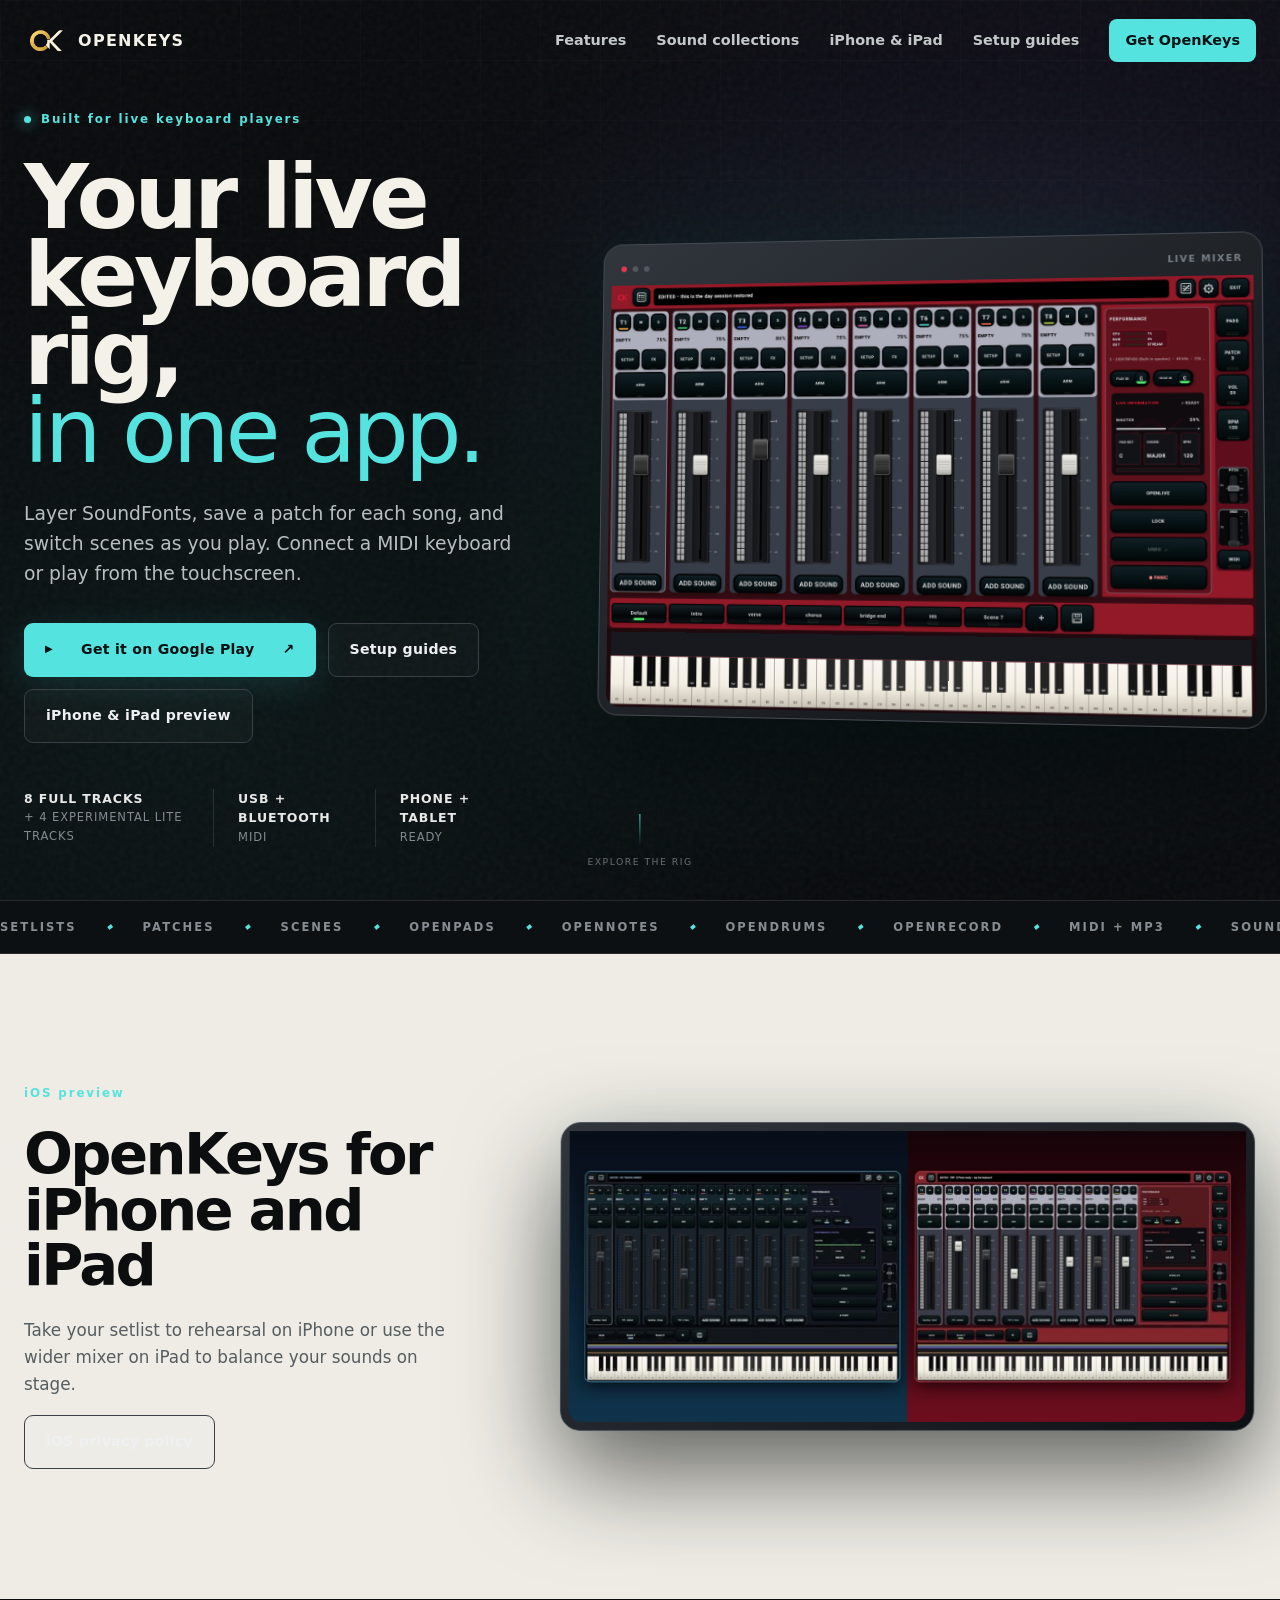
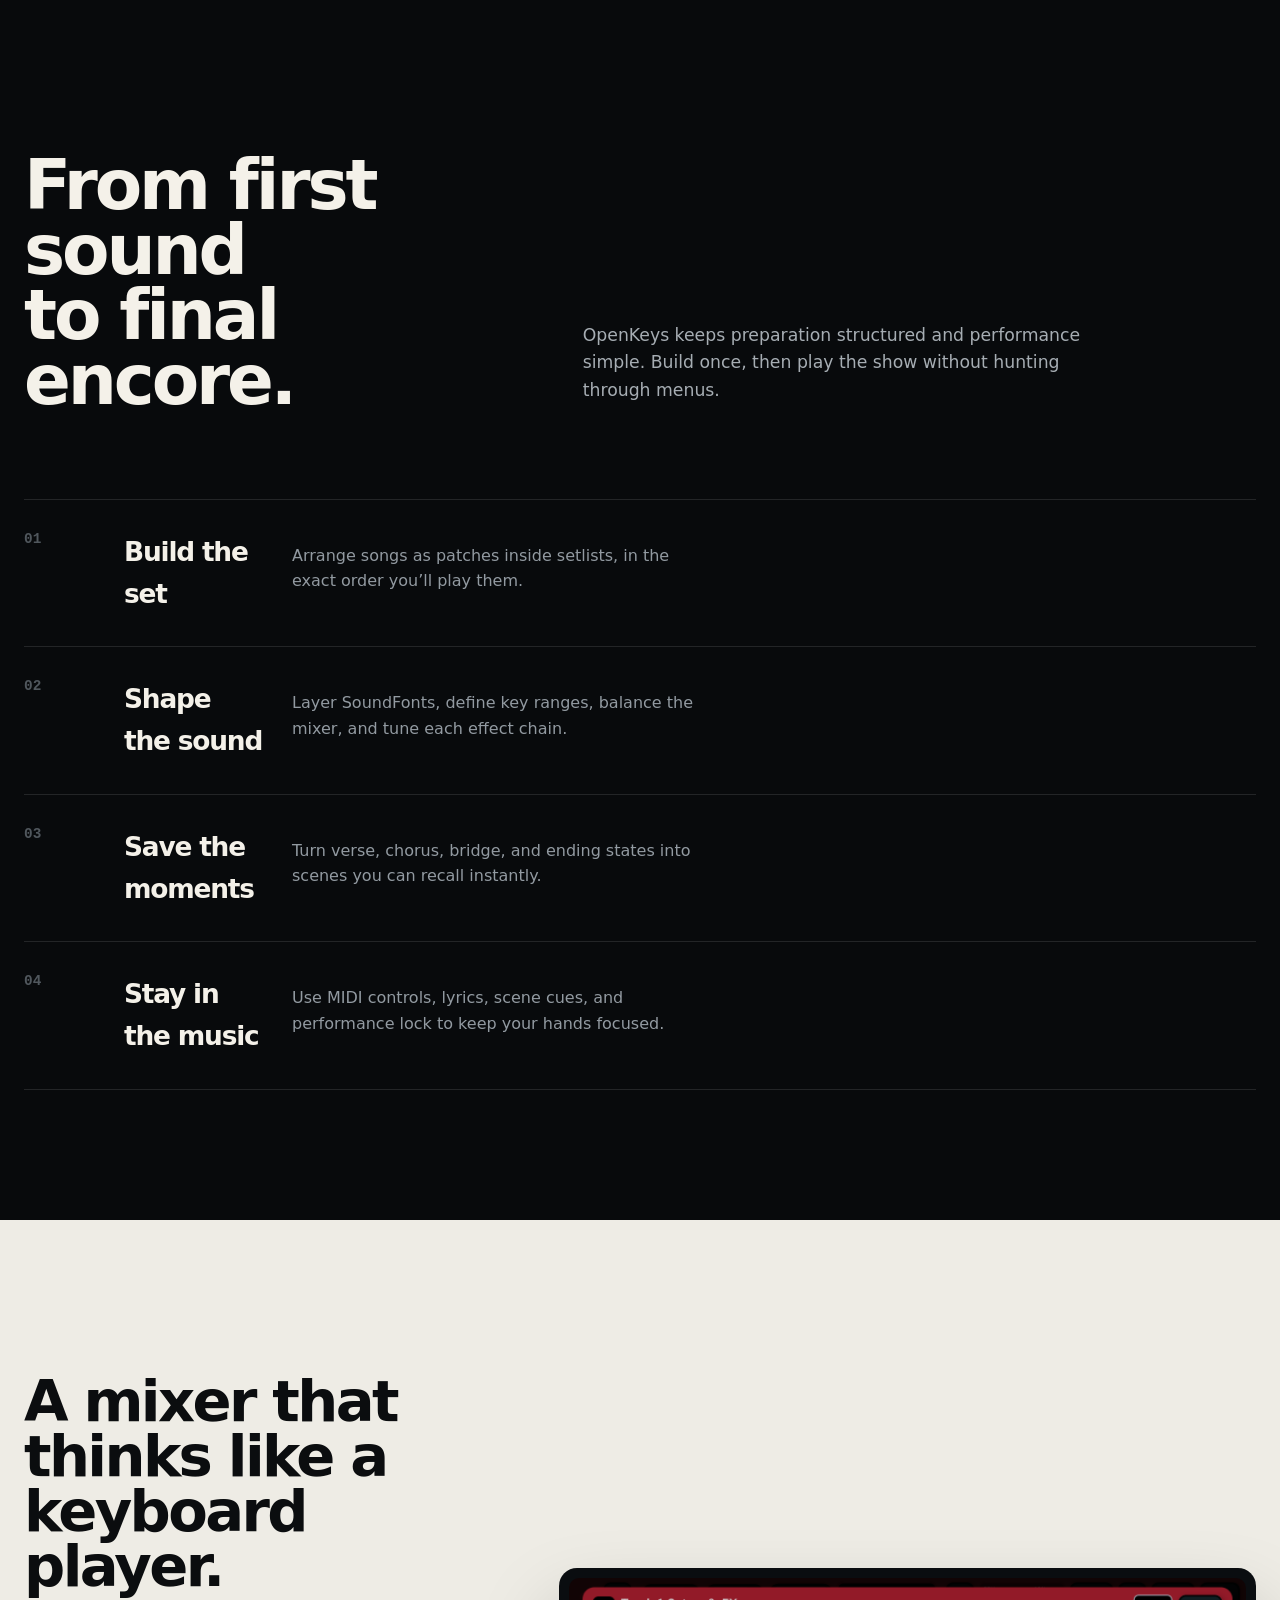
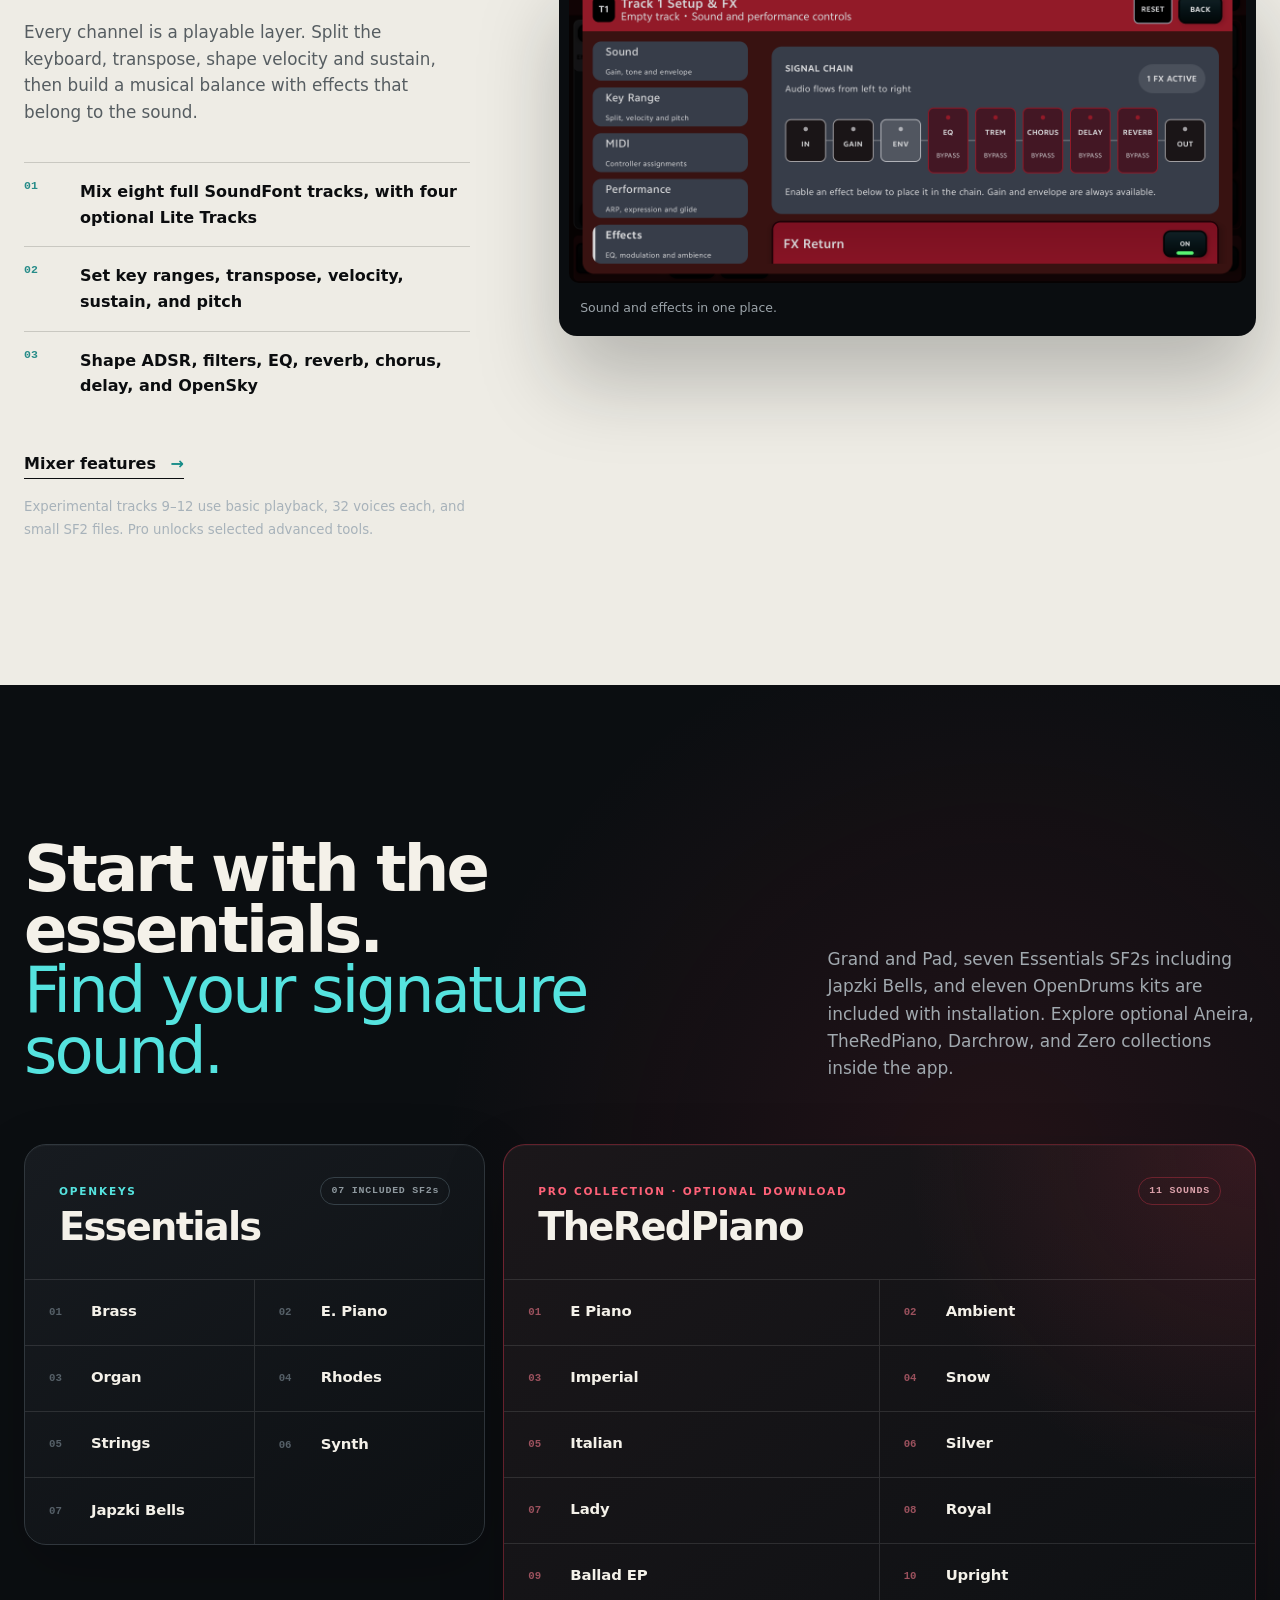
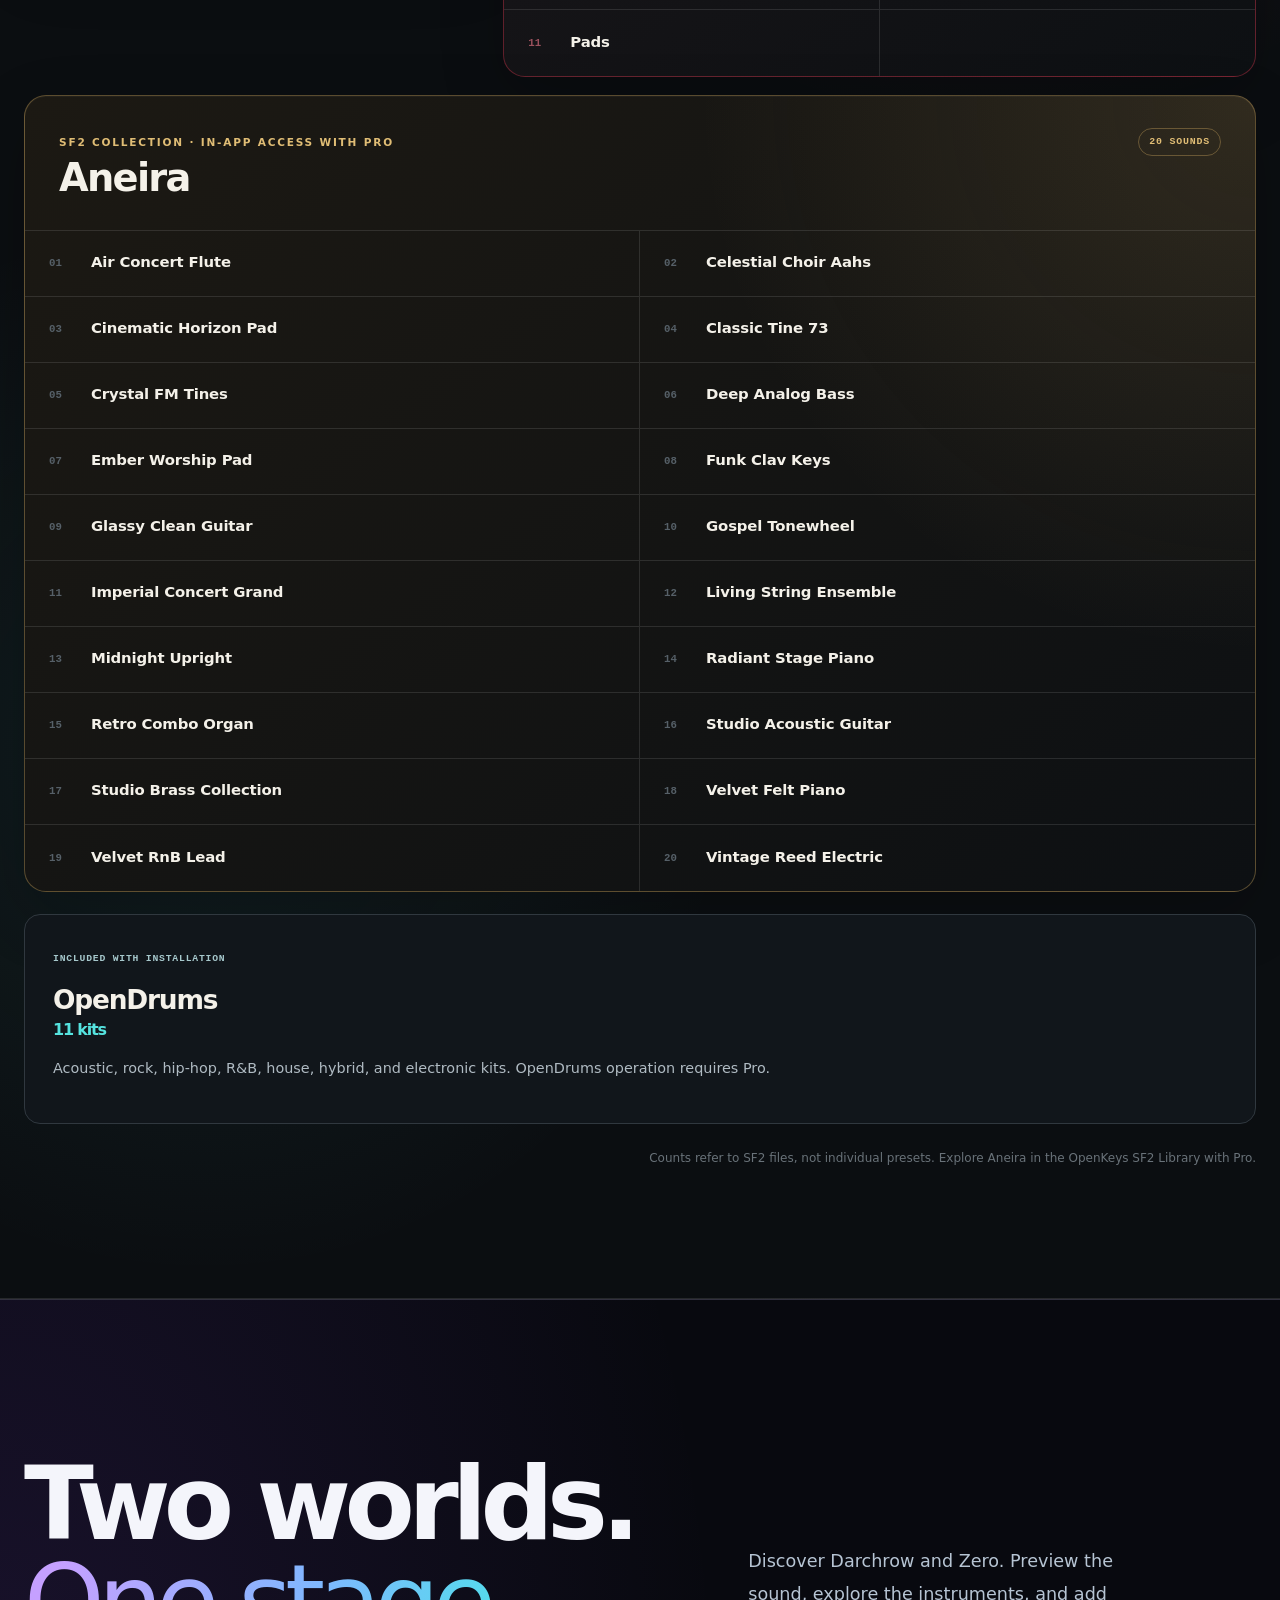
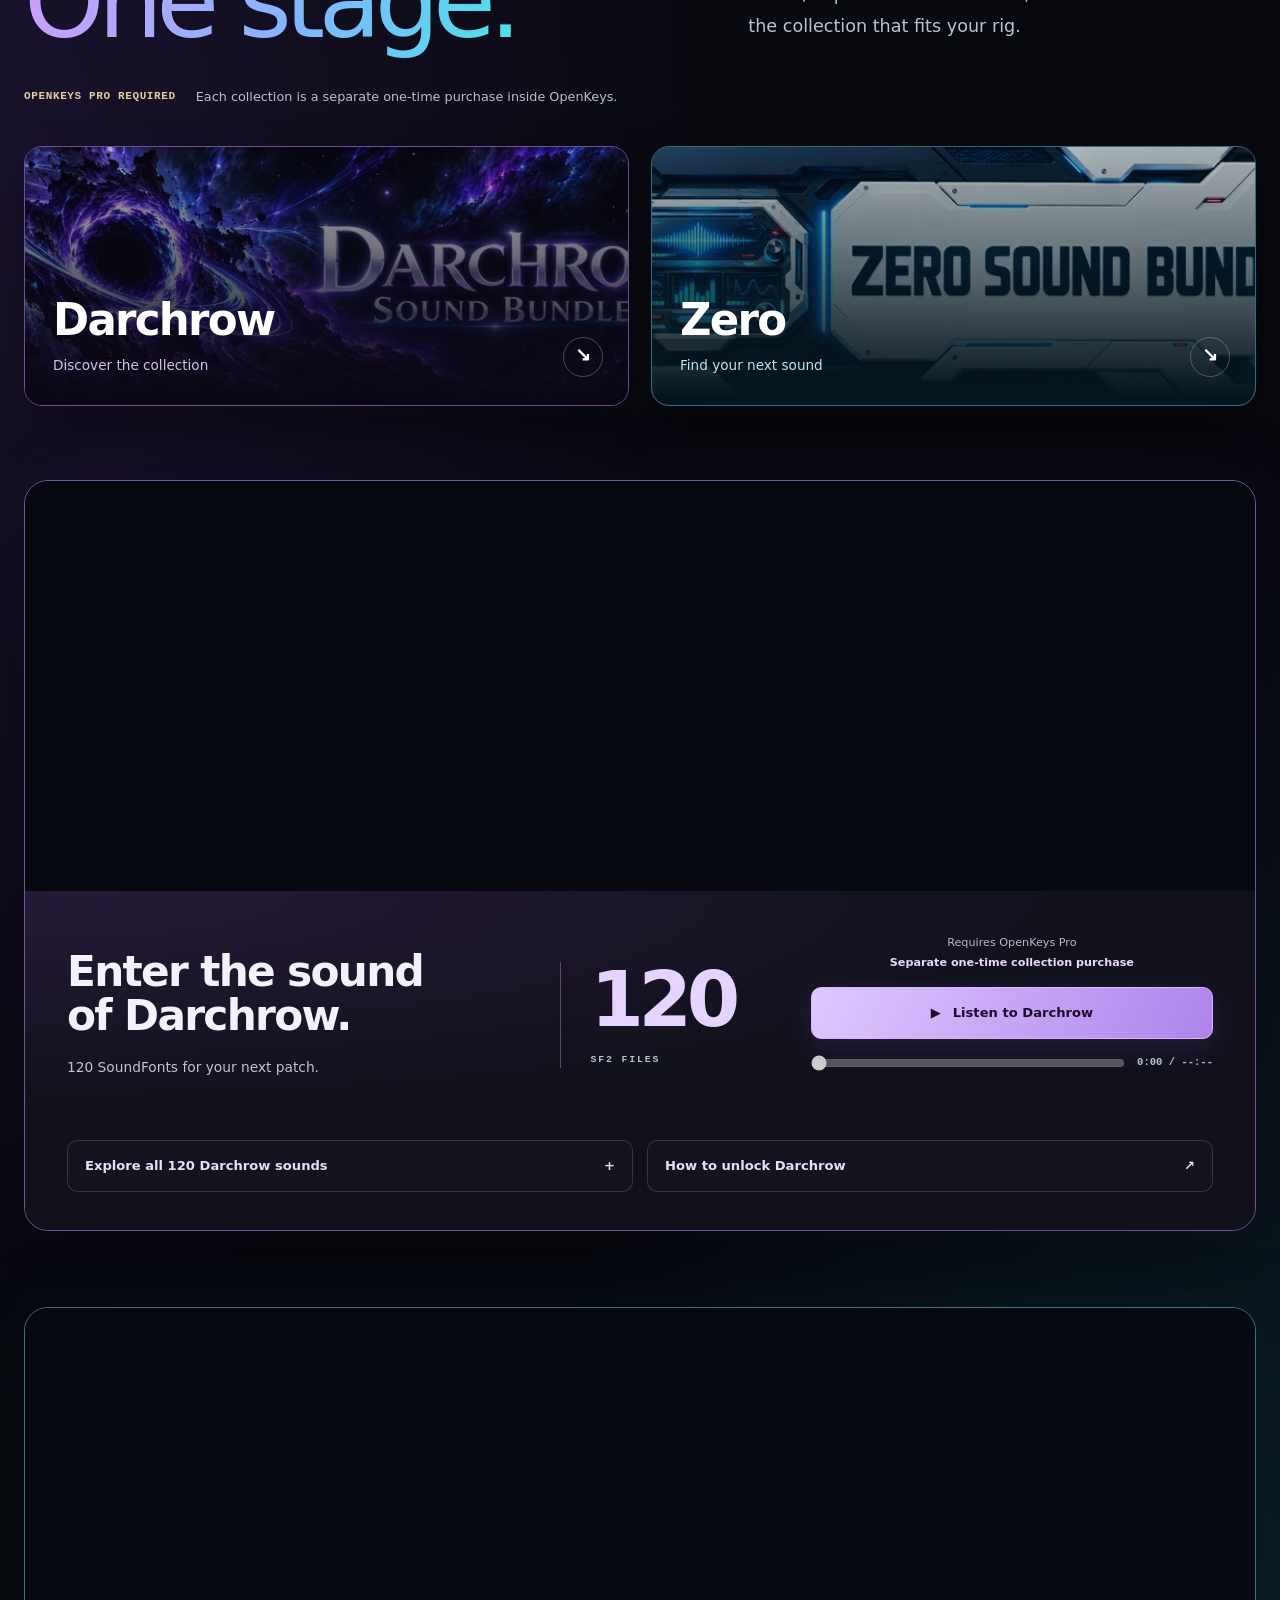
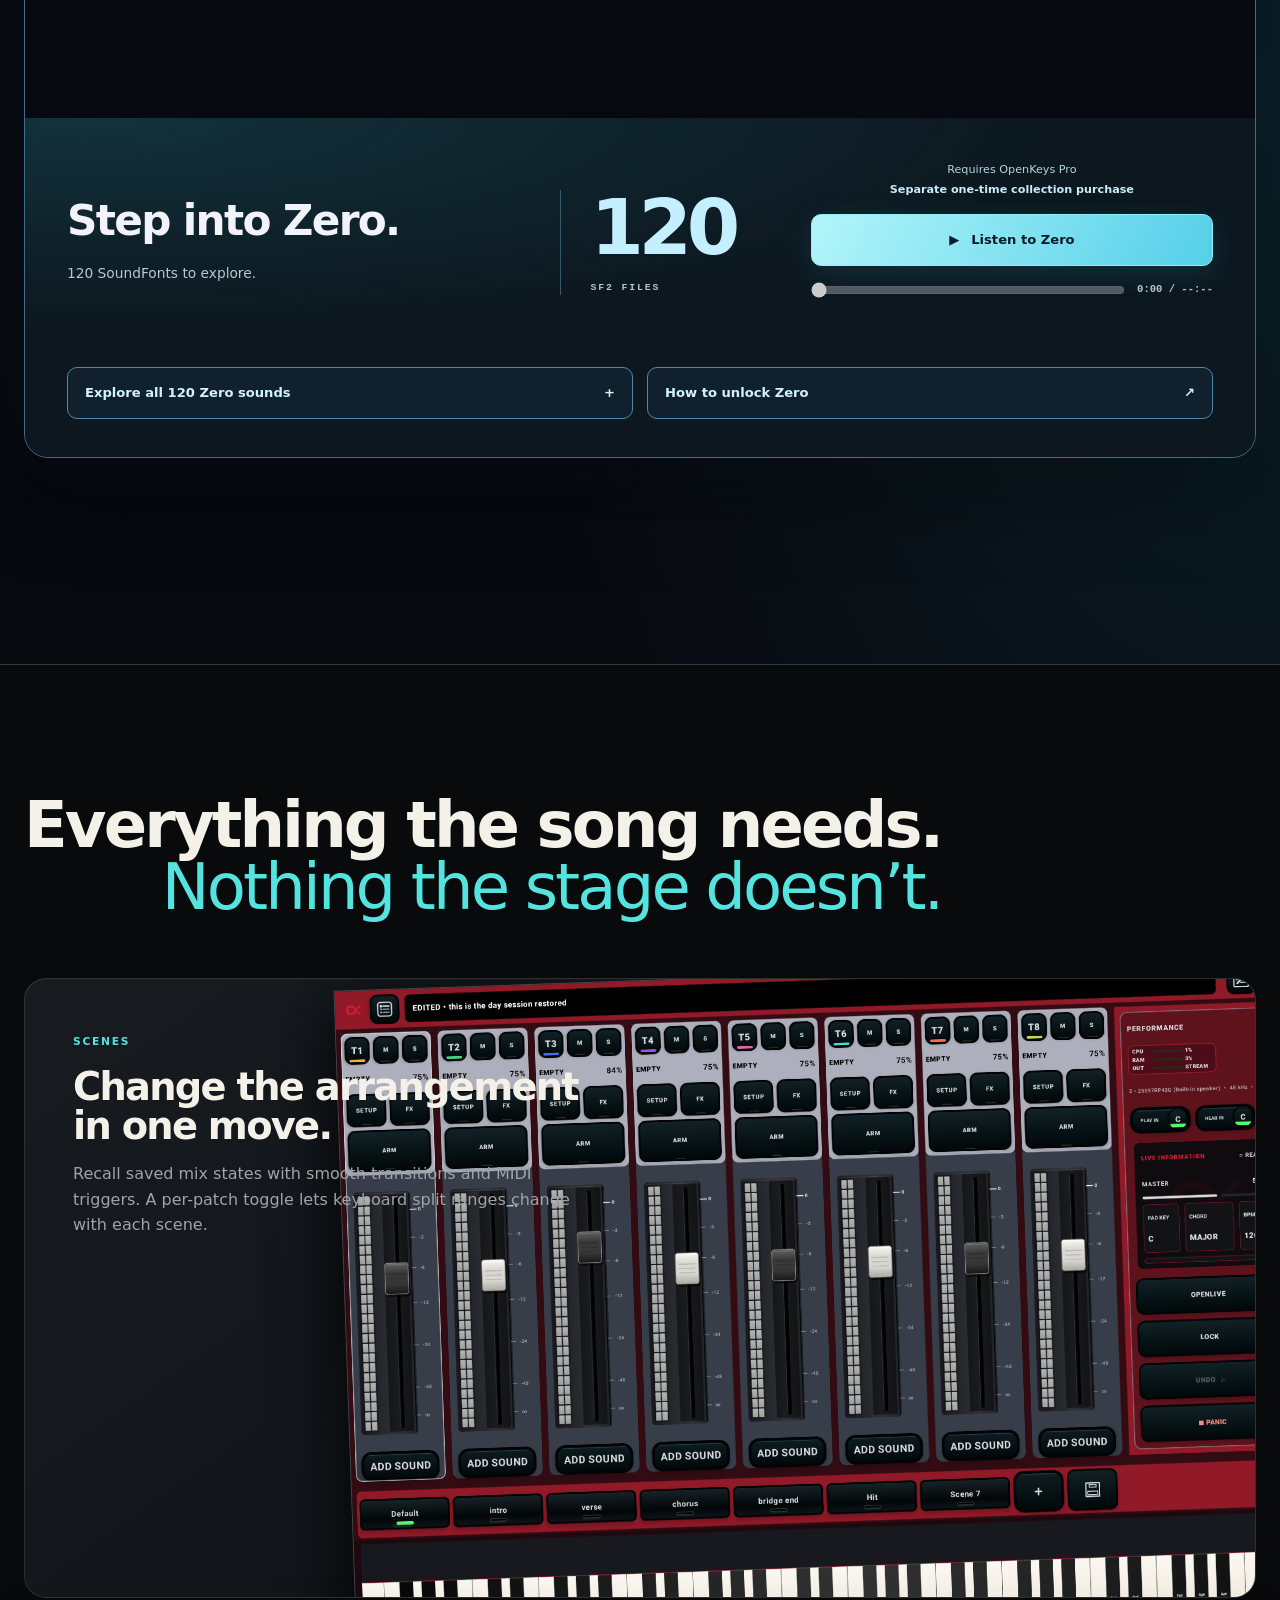
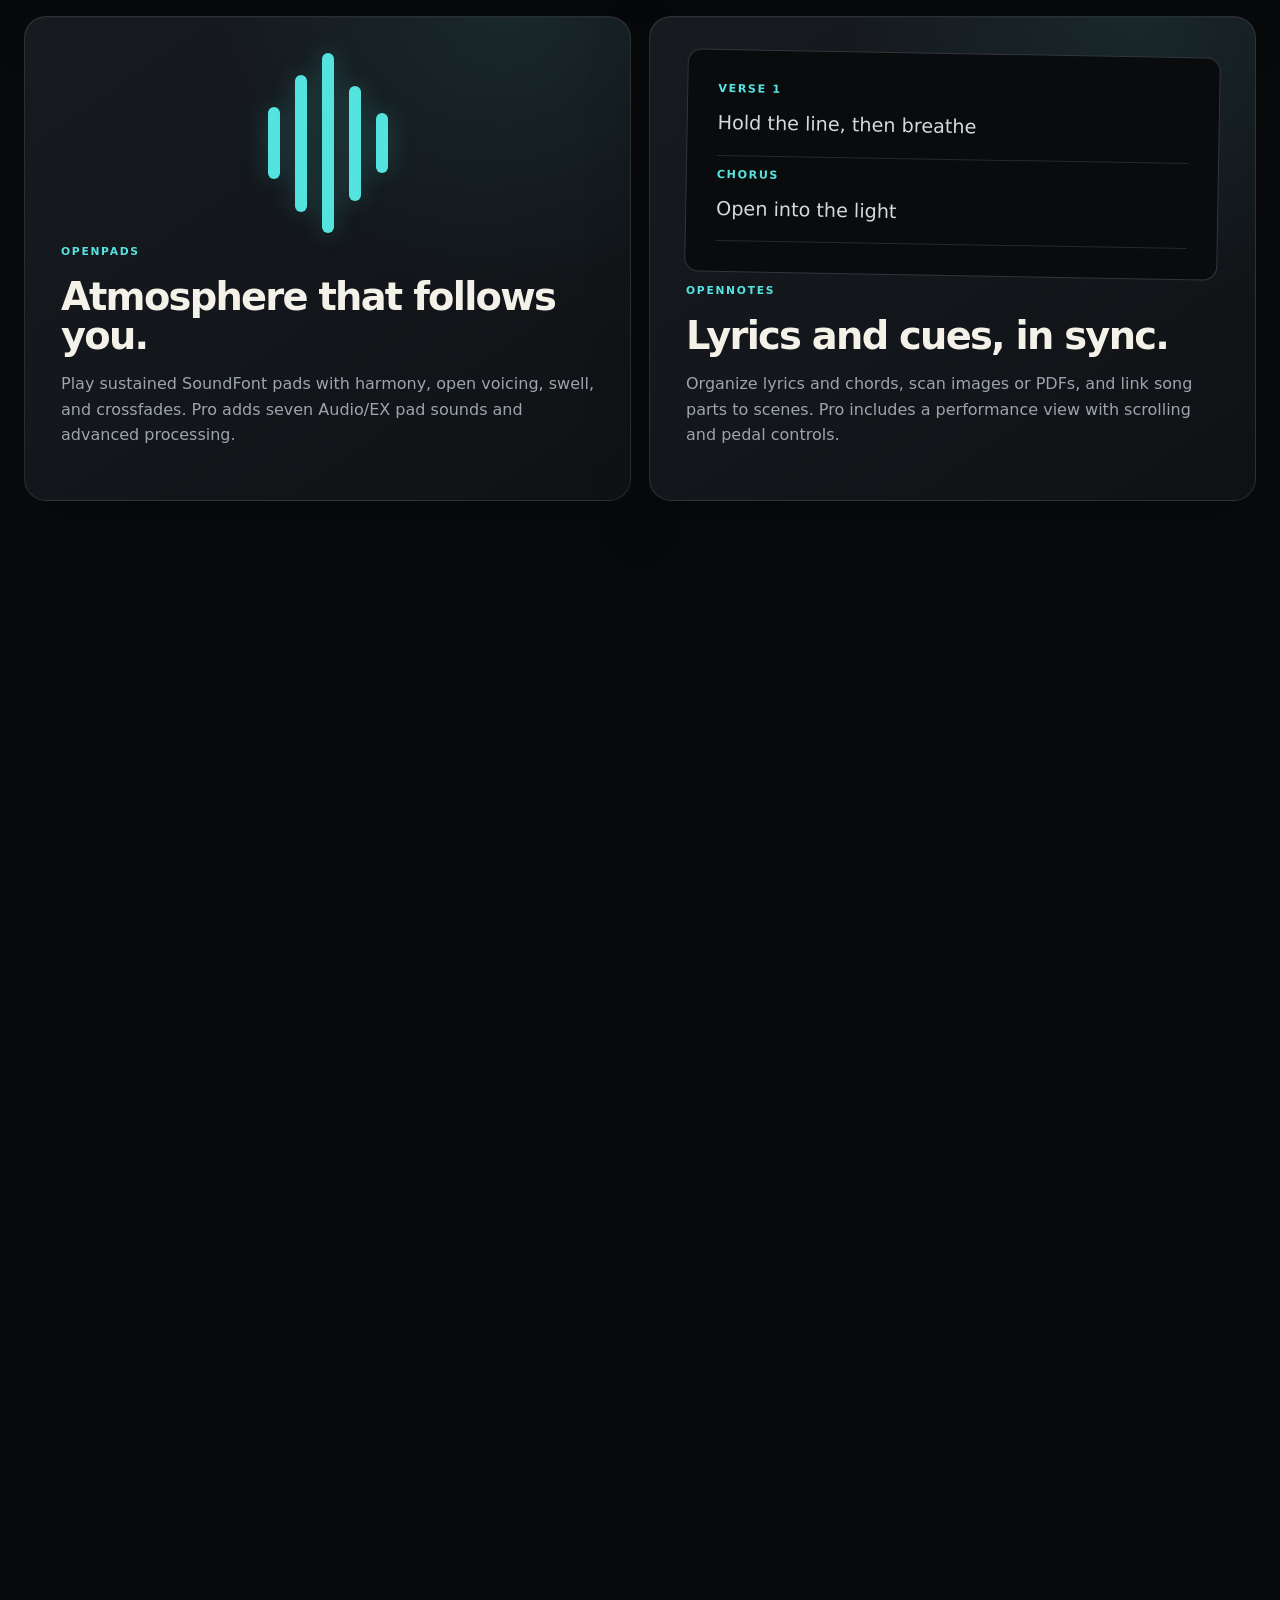
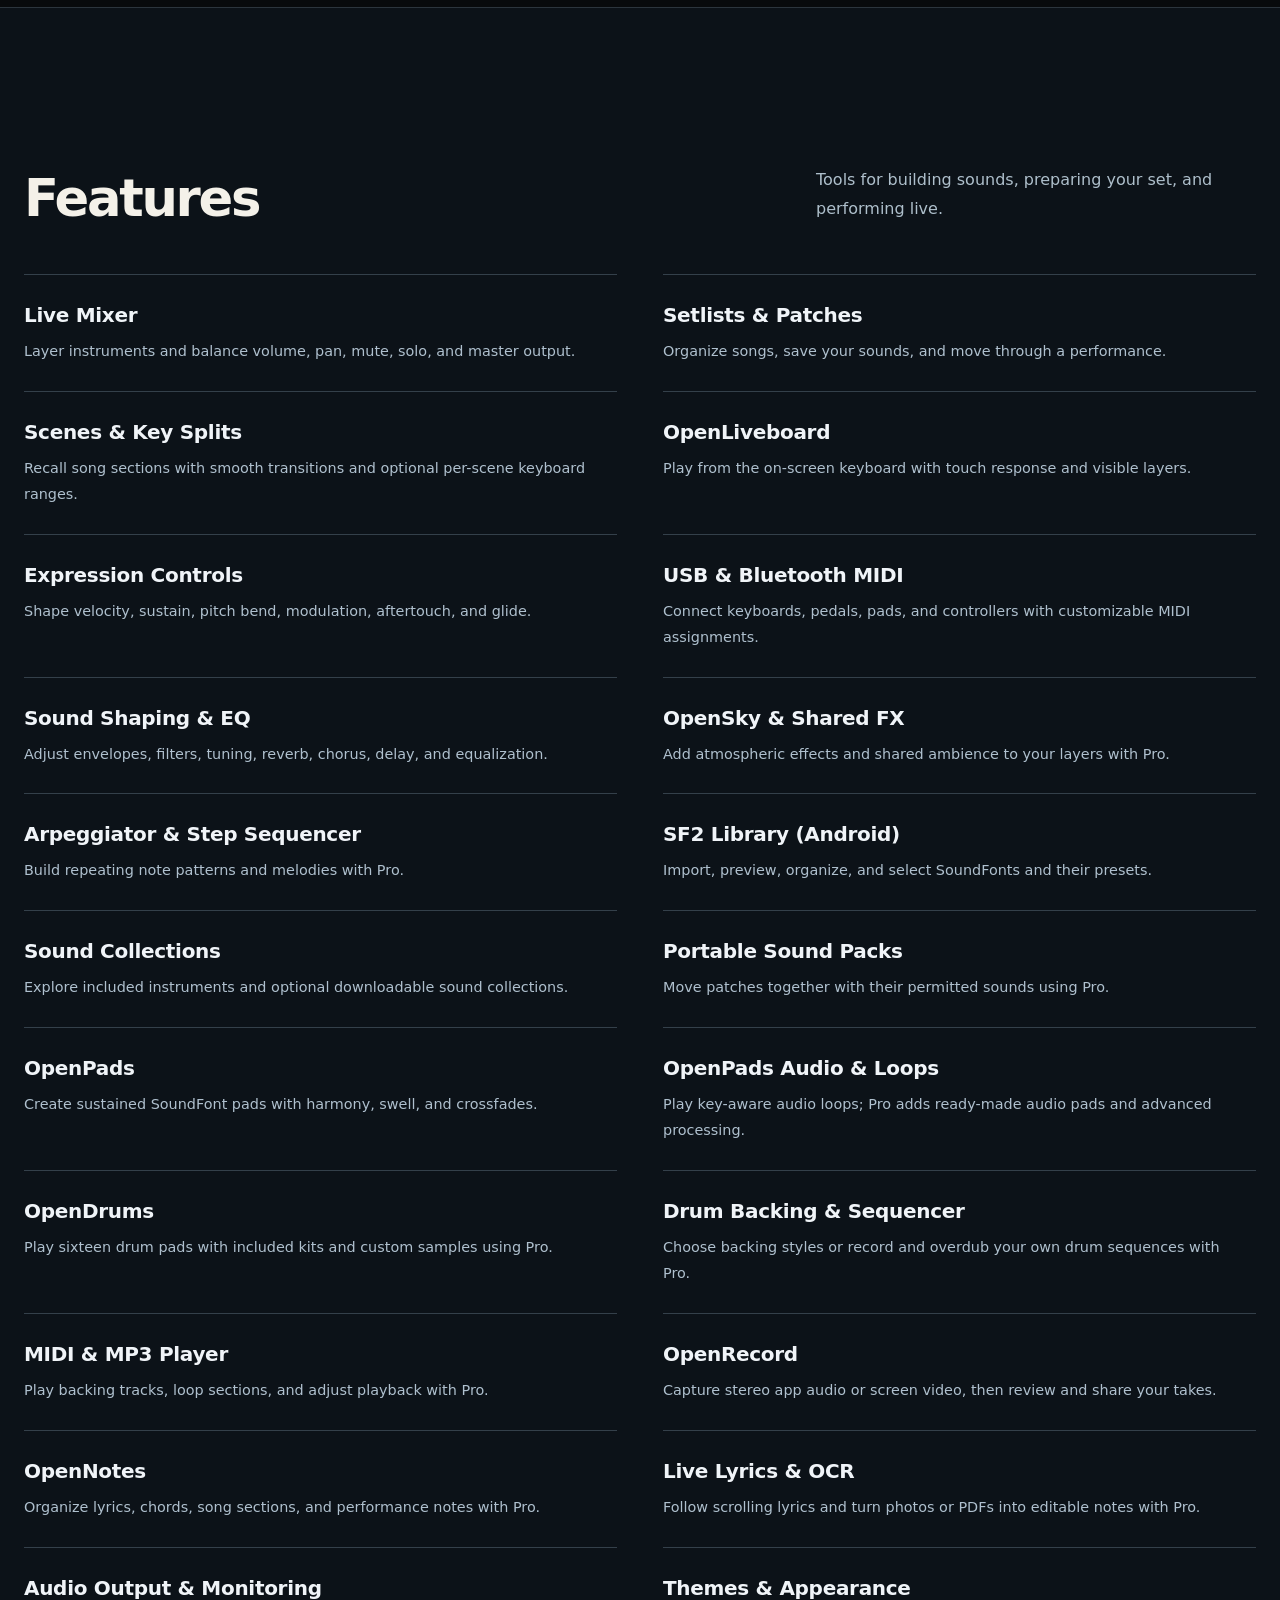
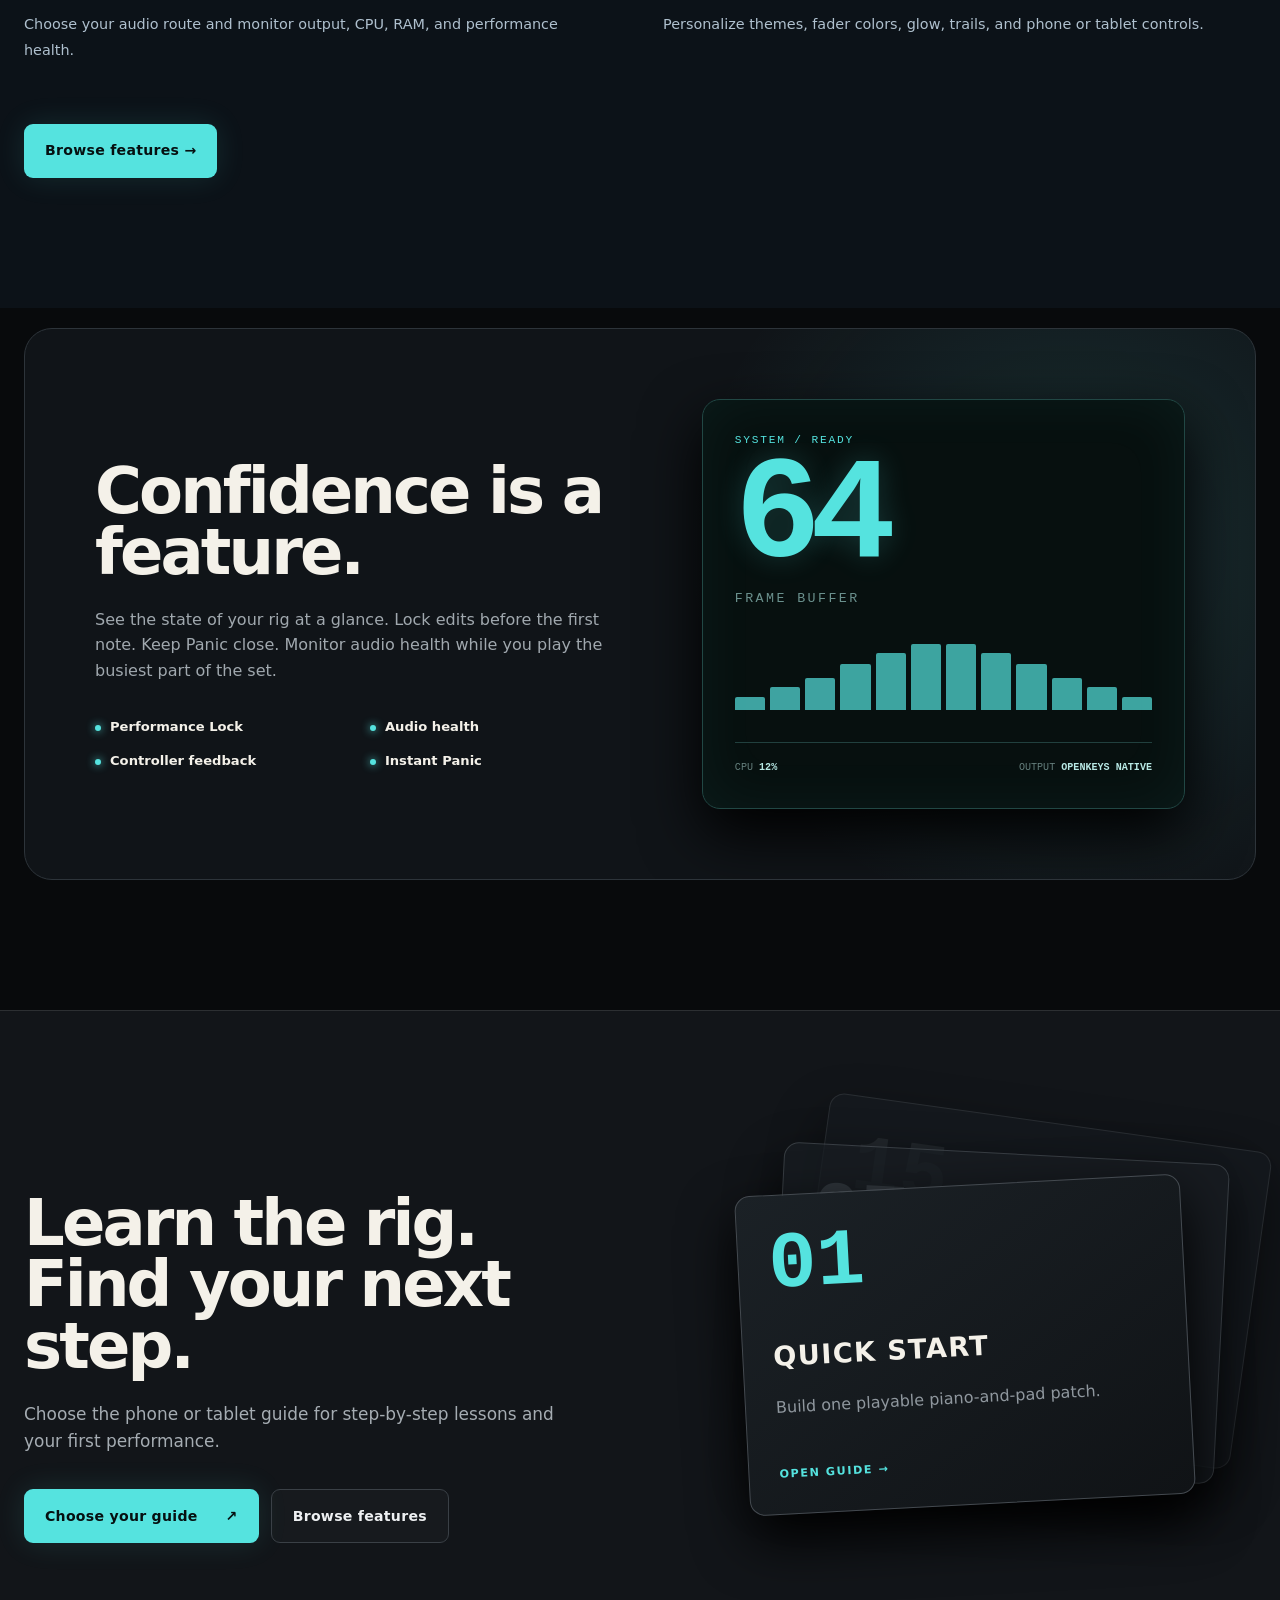
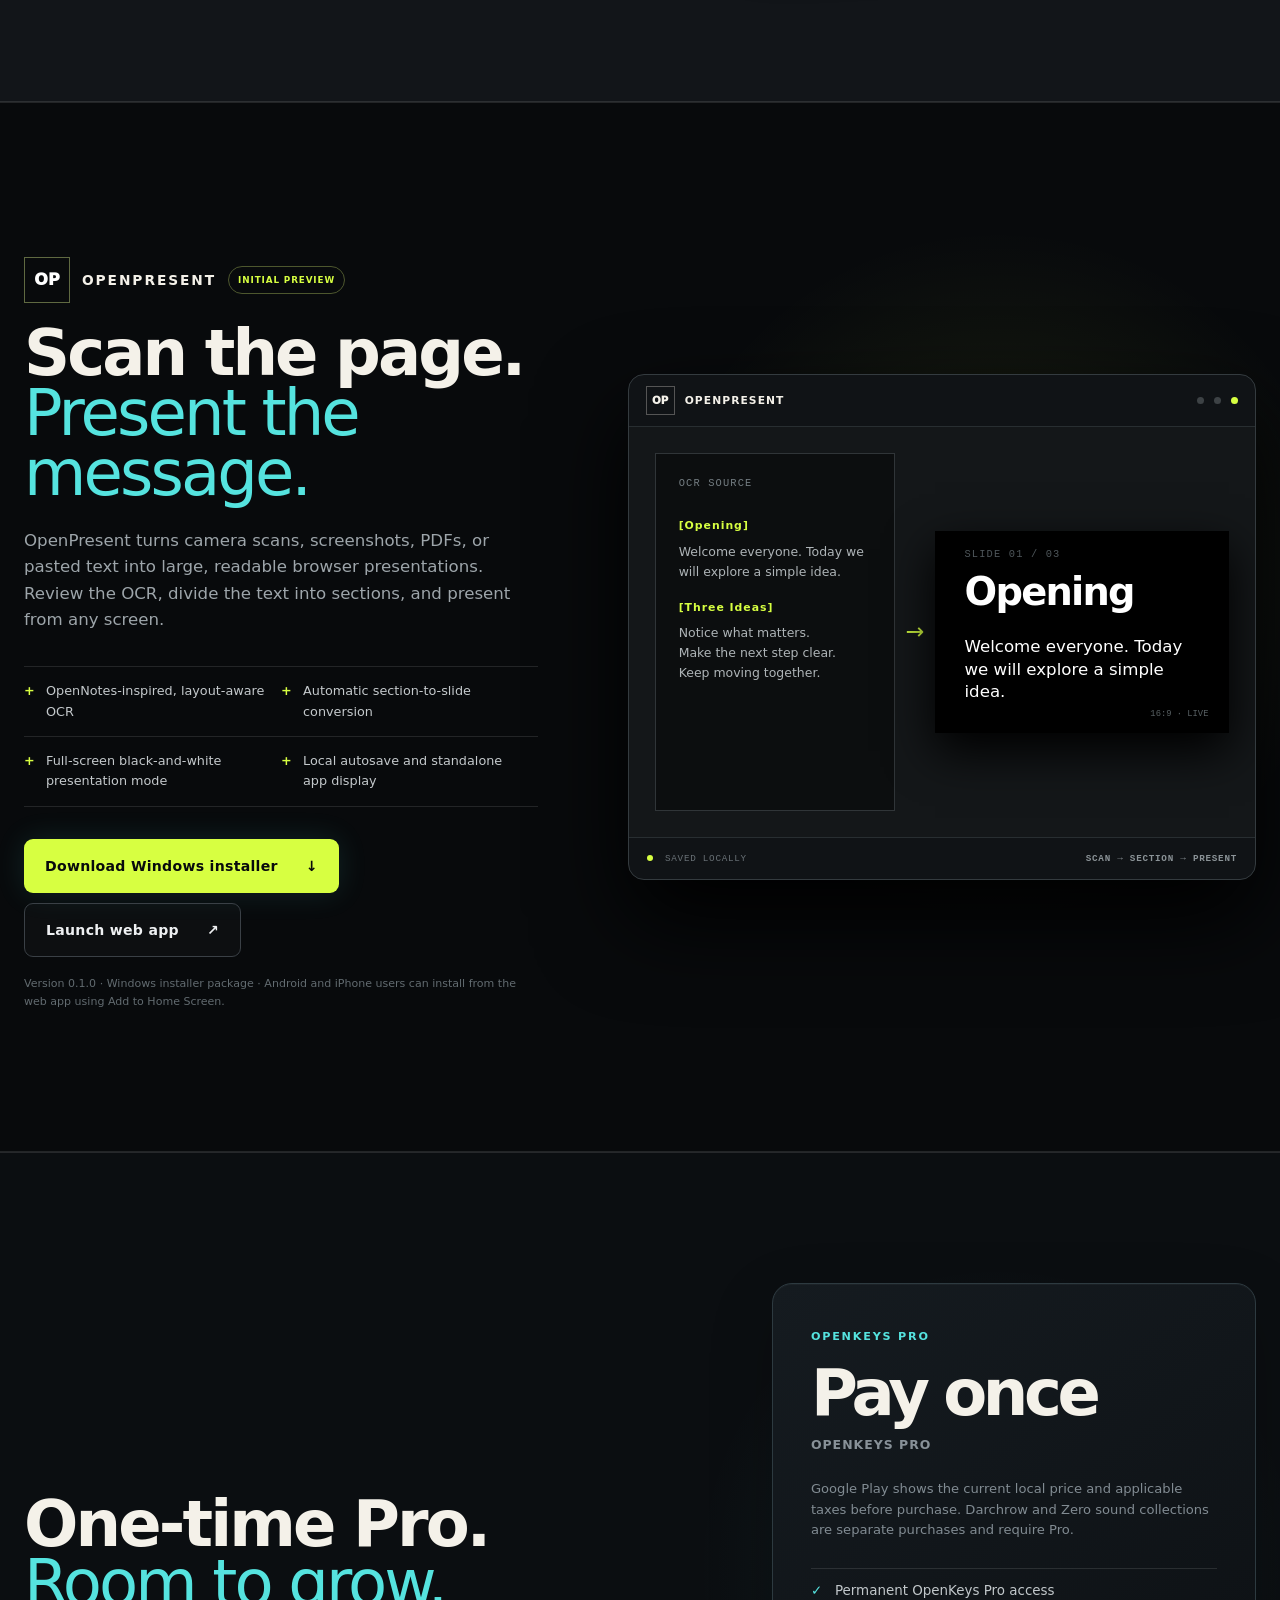
==== commit bc9e5bb2: "Clarify Android SF2 Library availability" ====
--- a/output/openkeys-tutorial/index.html
+++ b/output/openkeys-tutorial/index.html
@@ -4,7 +4,7 @@
   <meta charset="utf-8">
   <meta name="viewport" content="width=device-width, initial-scale=1">
   <meta name="theme-color" content="#07090b">
-  <meta name="description" content="Build layered SoundFont patches, organize setlists, and switch scenes live. Get OpenKeys for Android or explore the iPhone and iPad preview.">
+  <meta name="description" content="Build layered SoundFont patches with OpenKeys for Android. Explore the iPhone and iPad preview.">
   <meta property="og:title" content="OpenKeys — Your live keyboard rig, organized">
   <meta property="og:description" content="Build the show. Shape every sound. Perform with confidence.">
   <meta property="og:image" content="assets/screenshots/tablet/current-mixer.png">
@@ -56,7 +56,7 @@
         <div class="showcase-copy">
           <span class="eyebrow">iOS preview</span>
           <h2 id="ios-title">OpenKeys for iPhone and iPad</h2>
-          <p>Take your setlist to rehearsal on iPhone or use the wider mixer on iPad to balance your SoundFont layers on stage.</p>
+          <p>Take your setlist to rehearsal on iPhone or use the wider mixer on iPad to balance your sounds on stage.</p>
           <a class="button ghost" href="privacy.html">iOS privacy policy</a>
         </div>
         <div class="app-frame">
@@ -129,7 +129,7 @@
         <article class="feature-card capability-card reveal"><div class="capability-symbol" aria-hidden="true">▶</div><div class="card-copy"><span>MIDI + MP3 PLAYER · PRO</span><h3>Rehearse. Play along.</h3><p>Play MIDI through your current sounds or stream audio backing tracks. Loop, seek, adjust speed, and transpose MP3 playback.</p><a class="text-link" href="features.html#player">Explore the player →</a></div></article>
       </div>
     </section>
-    <section class="section complete-feature-index brief-feature-index" id="all-features"><div class="browser-heading"><div><h2>Features</h2></div><p>Tools for building sounds, preparing your set, and performing live.</p></div><nav class="brief-feature-links" aria-label="OpenKeys features"><a href="features.html#mixer"><h3>Live Mixer</h3><p>Layer instruments and balance volume, pan, mute, solo, and master output.</p></a><a href="features.html#patches"><h3>Setlists &amp; Patches</h3><p>Organize songs, save your sounds, and move through a performance.</p></a><a href="features.html#scenes"><h3>Scenes &amp; Key Splits</h3><p>Recall song sections with smooth transitions and optional per-scene keyboard ranges.</p></a><a href="features.html#keyboard"><h3>OpenLiveboard</h3><p>Play from the on-screen keyboard with touch response and visible layers.</p></a><a href="features.html#expression"><h3>Expression Controls</h3><p>Shape velocity, sustain, pitch bend, modulation, aftertouch, and glide.</p></a><a href="features.html#midi"><h3>USB &amp; Bluetooth MIDI</h3><p>Connect keyboards, pedals, pads, and controllers with customizable MIDI assignments.</p></a><a href="features.html#sound-shaping"><h3>Sound Shaping &amp; EQ</h3><p>Adjust envelopes, filters, tuning, reverb, chorus, delay, and equalization.</p></a><a href="features.html#shared-fx"><h3>OpenSky &amp; Shared FX</h3><p>Add atmospheric effects and shared ambience to your layers with Pro.</p></a><a href="features.html#arpeggiator"><h3>Arpeggiator &amp; Step Sequencer</h3><p>Build repeating note patterns and melodies with Pro.</p></a><a href="features.html#soundfonts"><h3>SF2 Library</h3><p>Import, preview, organize, and select SoundFonts and their presets.</p></a><a href="features.html#collections"><h3>Sound Collections</h3><p>Explore included instruments and optional downloadable sound collections.</p></a><a href="features.html#sound-packs"><h3>Portable Sound Packs</h3><p>Move patches together with their permitted sounds using Pro.</p></a><a href="features.html#pads"><h3>OpenPads</h3><p>Create sustained SoundFont pads with harmony, swell, and crossfades.</p></a><a href="features.html#pads-audio"><h3>OpenPads Audio &amp; Loops</h3><p>Play key-aware audio loops; Pro adds ready-made audio pads and advanced processing.</p></a><a href="features.html#drums"><h3>OpenDrums</h3><p>Play sixteen drum pads with included kits and custom samples using Pro.</p></a><a href="features.html#drum-backing"><h3>Drum Backing &amp; Sequencer</h3><p>Choose backing styles or record and overdub your own drum sequences with Pro.</p></a><a href="features.html#player"><h3>MIDI &amp; MP3 Player</h3><p>Play backing tracks, loop sections, and adjust playback with Pro.</p></a><a href="features.html#recording"><h3>OpenRecord</h3><p>Capture stereo app audio or screen video, then review and share your takes.</p></a><a href="features.html#notes"><h3>OpenNotes</h3><p>Organize lyrics, chords, song sections, and performance notes with Pro.</p></a><a href="features.html#notes-live"><h3>Live Lyrics &amp; OCR</h3><p>Follow scrolling lyrics and turn photos or PDFs into editable notes with Pro.</p></a><a href="features.html#audio"><h3>Audio Output &amp; Monitoring</h3><p>Choose your audio route and monitor output, CPU, RAM, and performance health.</p></a><a href="features.html#appearance"><h3>Themes &amp; Appearance</h3><p>Personalize themes, fader colors, glow, trails, and phone or tablet controls.</p></a></nav><a class="button primary" href="features.html">Browse features →</a></section>
+    <section class="section complete-feature-index brief-feature-index" id="all-features"><div class="browser-heading"><div><h2>Features</h2></div><p>Tools for building sounds, preparing your set, and performing live.</p></div><nav class="brief-feature-links" aria-label="OpenKeys features"><a href="features.html#mixer"><h3>Live Mixer</h3><p>Layer instruments and balance volume, pan, mute, solo, and master output.</p></a><a href="features.html#patches"><h3>Setlists &amp; Patches</h3><p>Organize songs, save your sounds, and move through a performance.</p></a><a href="features.html#scenes"><h3>Scenes &amp; Key Splits</h3><p>Recall song sections with smooth transitions and optional per-scene keyboard ranges.</p></a><a href="features.html#keyboard"><h3>OpenLiveboard</h3><p>Play from the on-screen keyboard with touch response and visible layers.</p></a><a href="features.html#expression"><h3>Expression Controls</h3><p>Shape velocity, sustain, pitch bend, modulation, aftertouch, and glide.</p></a><a href="features.html#midi"><h3>USB &amp; Bluetooth MIDI</h3><p>Connect keyboards, pedals, pads, and controllers with customizable MIDI assignments.</p></a><a href="features.html#sound-shaping"><h3>Sound Shaping &amp; EQ</h3><p>Adjust envelopes, filters, tuning, reverb, chorus, delay, and equalization.</p></a><a href="features.html#shared-fx"><h3>OpenSky &amp; Shared FX</h3><p>Add atmospheric effects and shared ambience to your layers with Pro.</p></a><a href="features.html#arpeggiator"><h3>Arpeggiator &amp; Step Sequencer</h3><p>Build repeating note patterns and melodies with Pro.</p></a><a href="features.html#soundfonts"><h3>SF2 Library (Android)</h3><p>Import, preview, organize, and select SoundFonts and their presets.</p></a><a href="features.html#collections"><h3>Sound Collections</h3><p>Explore included instruments and optional downloadable sound collections.</p></a><a href="features.html#sound-packs"><h3>Portable Sound Packs</h3><p>Move patches together with their permitted sounds using Pro.</p></a><a href="features.html#pads"><h3>OpenPads</h3><p>Create sustained SoundFont pads with harmony, swell, and crossfades.</p></a><a href="features.html#pads-audio"><h3>OpenPads Audio &amp; Loops</h3><p>Play key-aware audio loops; Pro adds ready-made audio pads and advanced processing.</p></a><a href="features.html#drums"><h3>OpenDrums</h3><p>Play sixteen drum pads with included kits and custom samples using Pro.</p></a><a href="features.html#drum-backing"><h3>Drum Backing &amp; Sequencer</h3><p>Choose backing styles or record and overdub your own drum sequences with Pro.</p></a><a href="features.html#player"><h3>MIDI &amp; MP3 Player</h3><p>Play backing tracks, loop sections, and adjust playback with Pro.</p></a><a href="features.html#recording"><h3>OpenRecord</h3><p>Capture stereo app audio or screen video, then review and share your takes.</p></a><a href="features.html#notes"><h3>OpenNotes</h3><p>Organize lyrics, chords, song sections, and performance notes with Pro.</p></a><a href="features.html#notes-live"><h3>Live Lyrics &amp; OCR</h3><p>Follow scrolling lyrics and turn photos or PDFs into editable notes with Pro.</p></a><a href="features.html#audio"><h3>Audio Output &amp; Monitoring</h3><p>Choose your audio route and monitor output, CPU, RAM, and performance health.</p></a><a href="features.html#appearance"><h3>Themes &amp; Appearance</h3><p>Personalize themes, fader colors, glow, trails, and phone or tablet controls.</p></a></nav><a class="button primary" href="features.html">Browse features →</a></section>
 <section class="stage section" id="reliability"><div class="stage-panel reveal">
       <div class="stage-copy"><h2>Confidence is a feature.</h2><p>See the state of your rig at a glance. Lock edits before the first note. Keep Panic close. Monitor audio health while you play the busiest part of the set.</p><div class="stage-points"><span><i></i>Performance Lock</span><span><i></i>Audio health</span><span><i></i>Controller feedback</span><span><i></i>Instant Panic</span></div></div>
       <div class="stage-display" aria-label="Illustration of a healthy OpenKeys stage rig"><span class="display-label">SYSTEM / READY</span><strong>64</strong><small>FRAME BUFFER</small><div class="meter"><i></i><i></i><i></i><i></i><i></i><i></i><i></i><i></i><i></i><i></i><i></i><i></i></div><div class="display-footer"><span>CPU <b>12%</b></span><span>OUTPUT <b>OPENKEYS NATIVE</b></span></div></div>
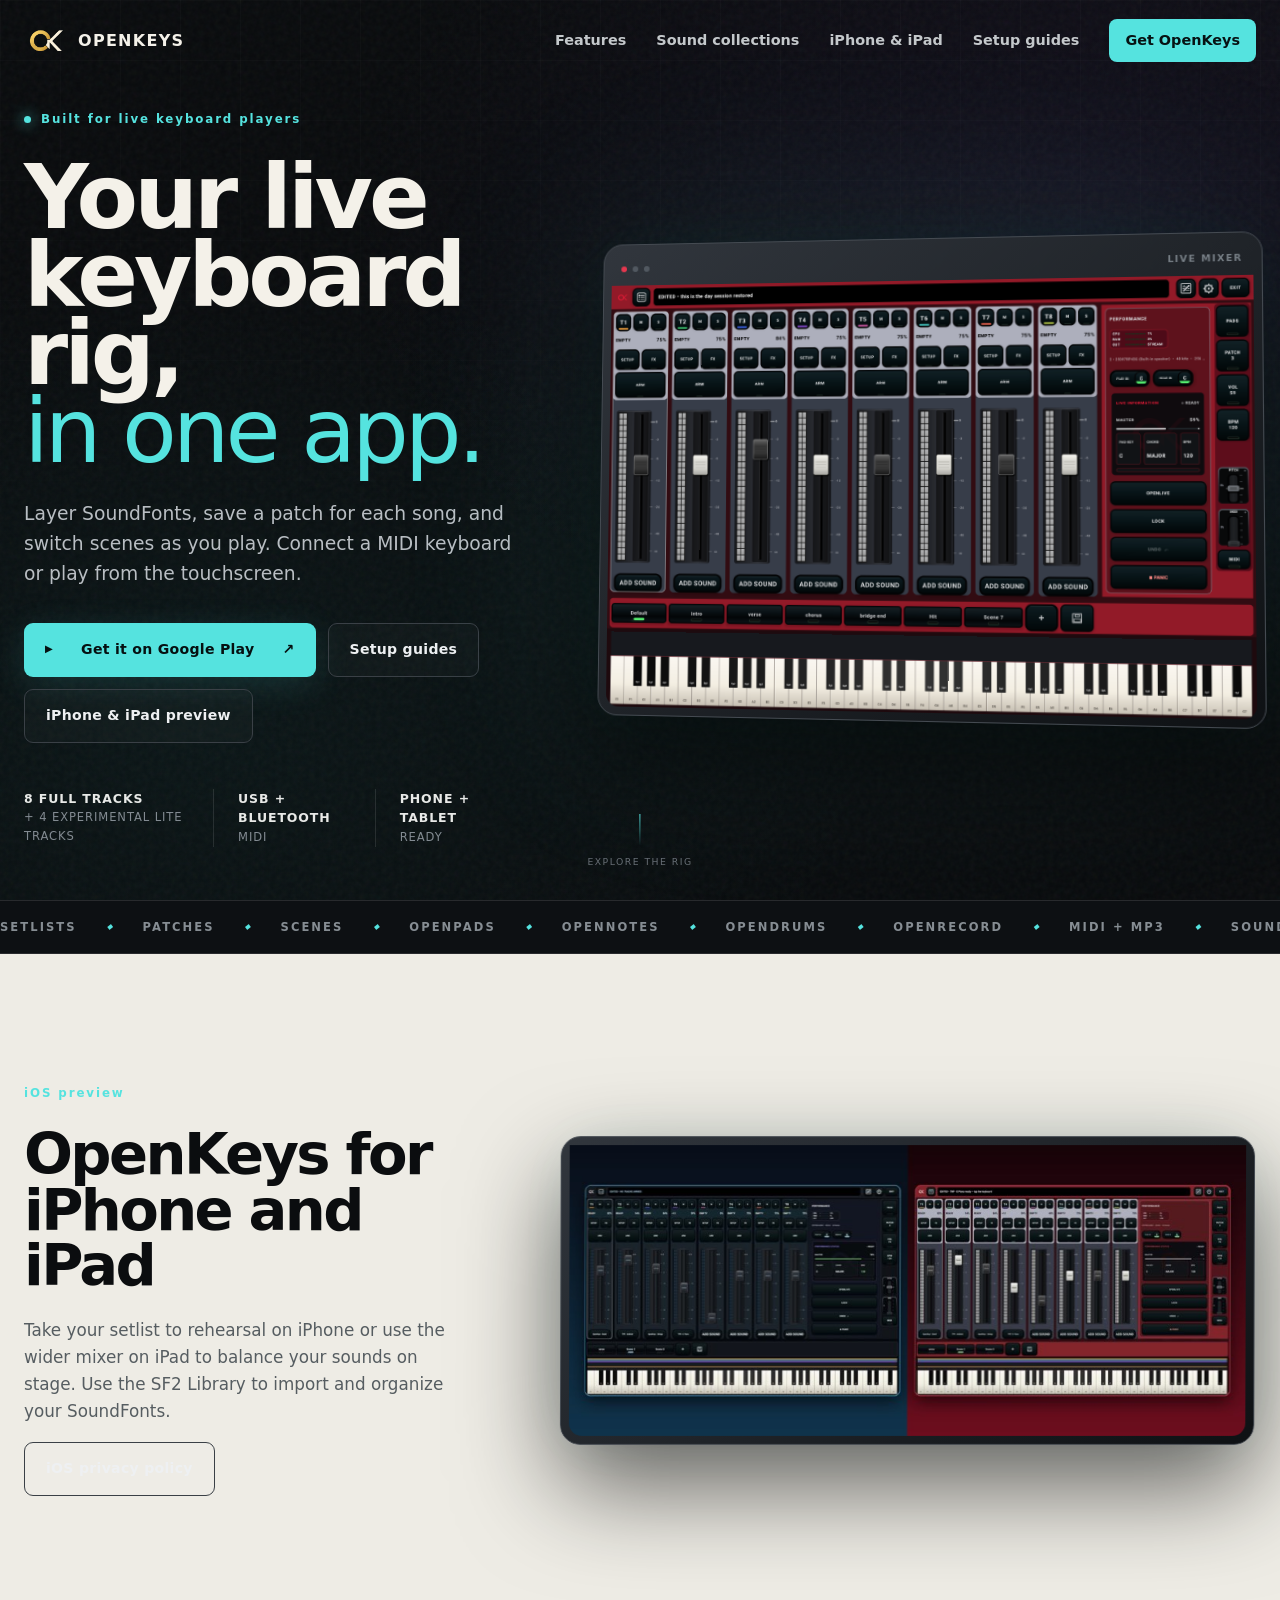
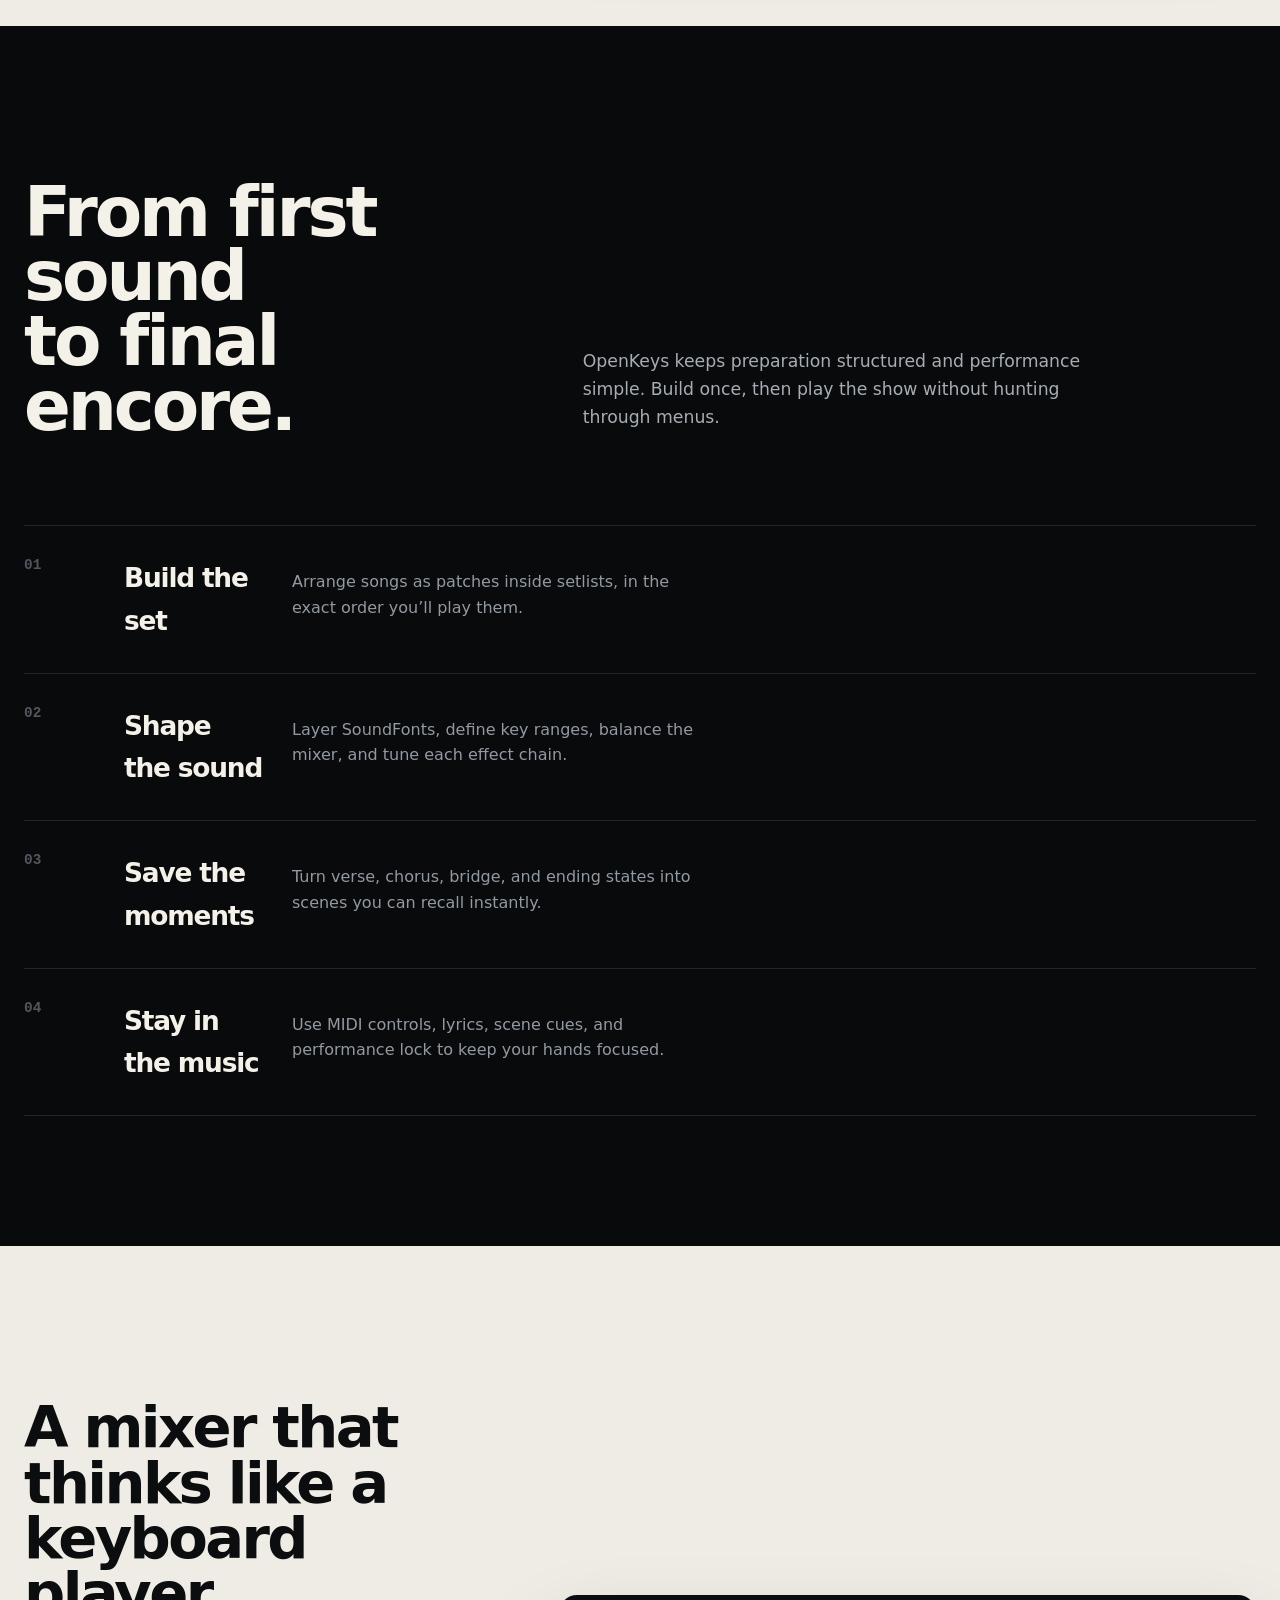
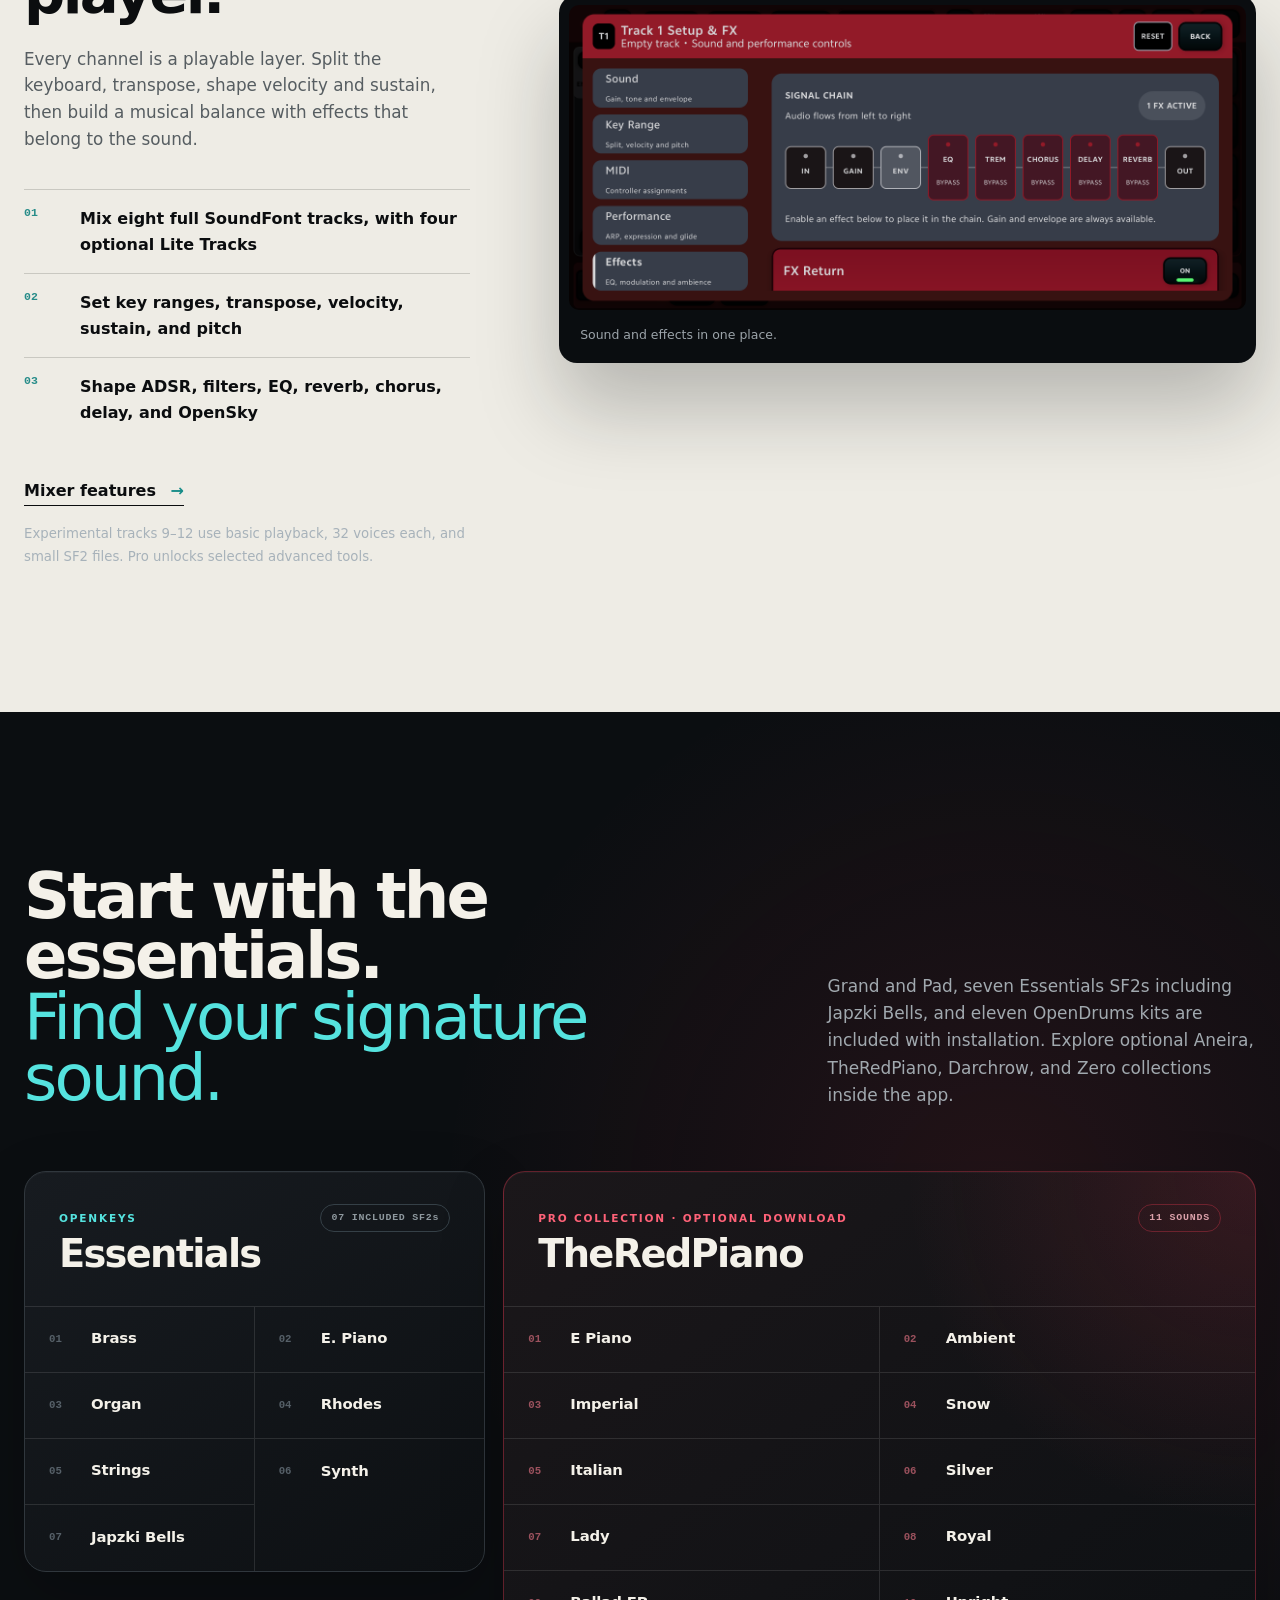
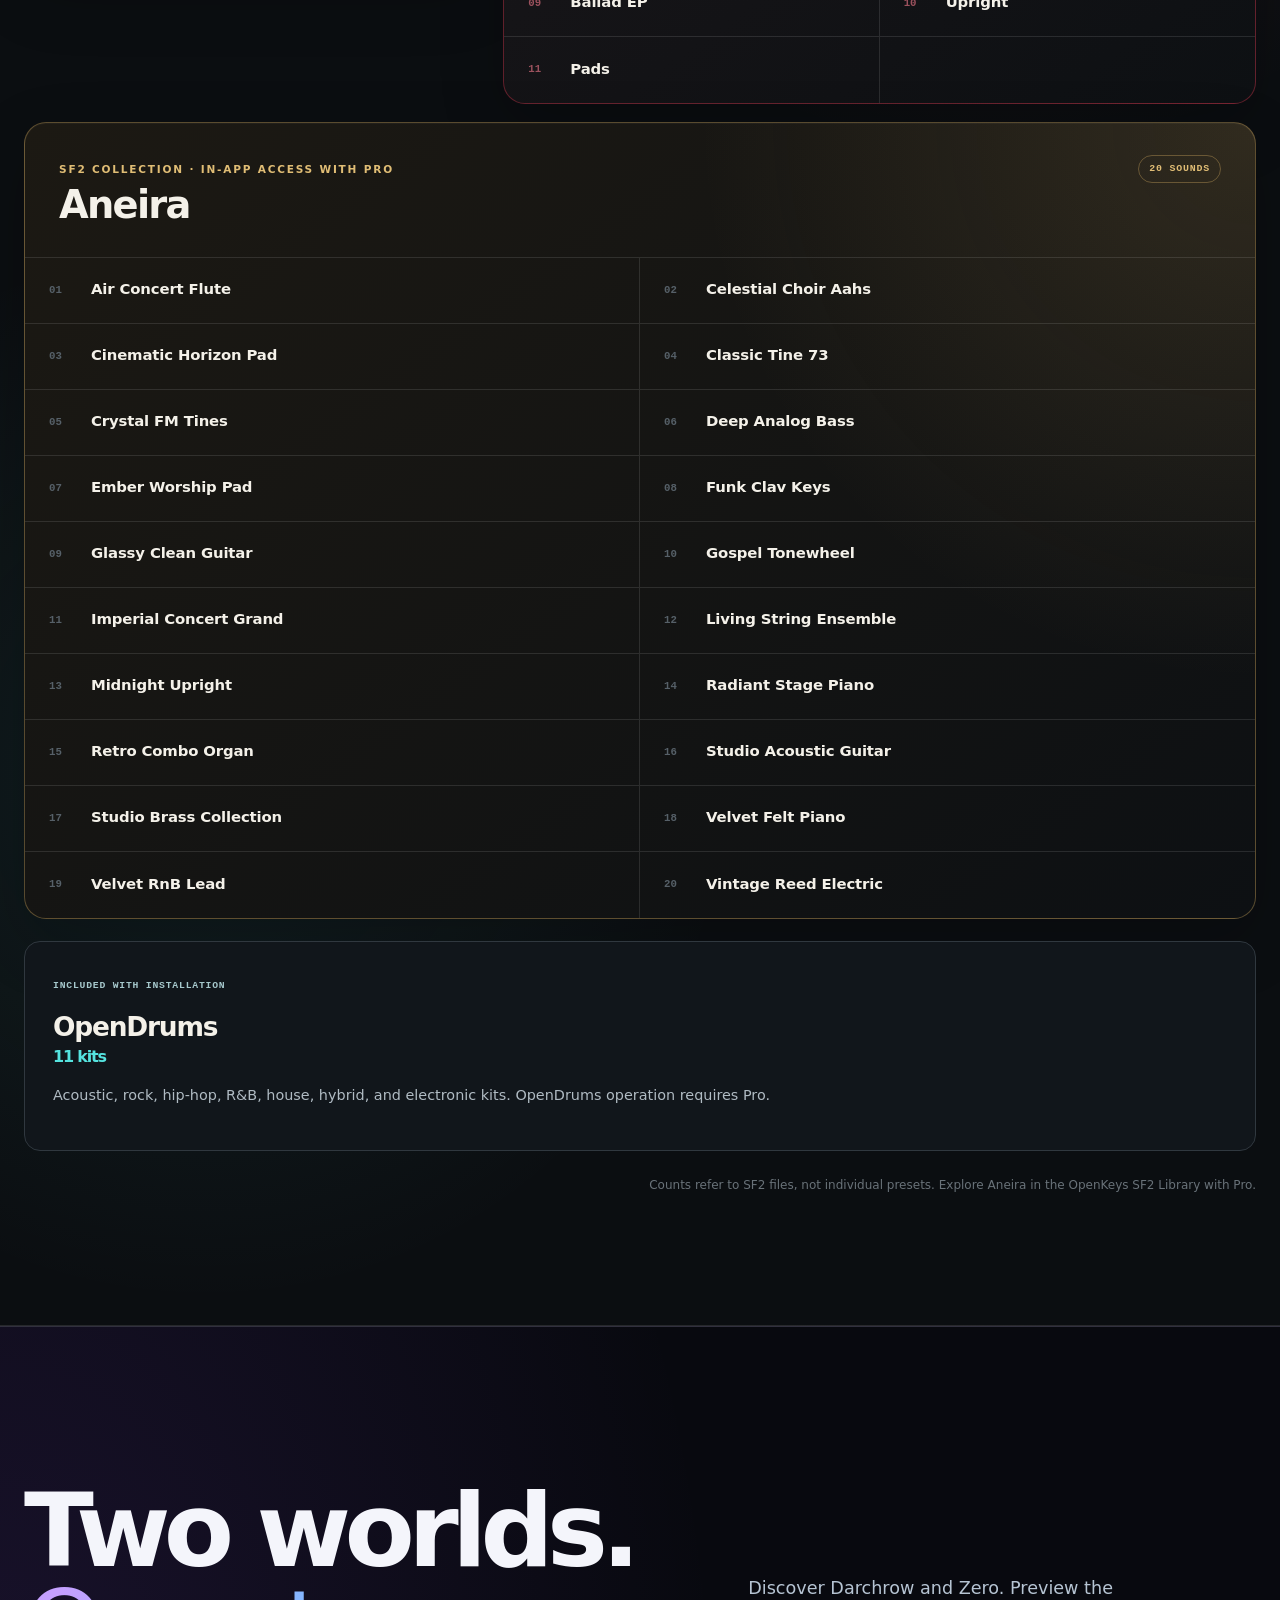
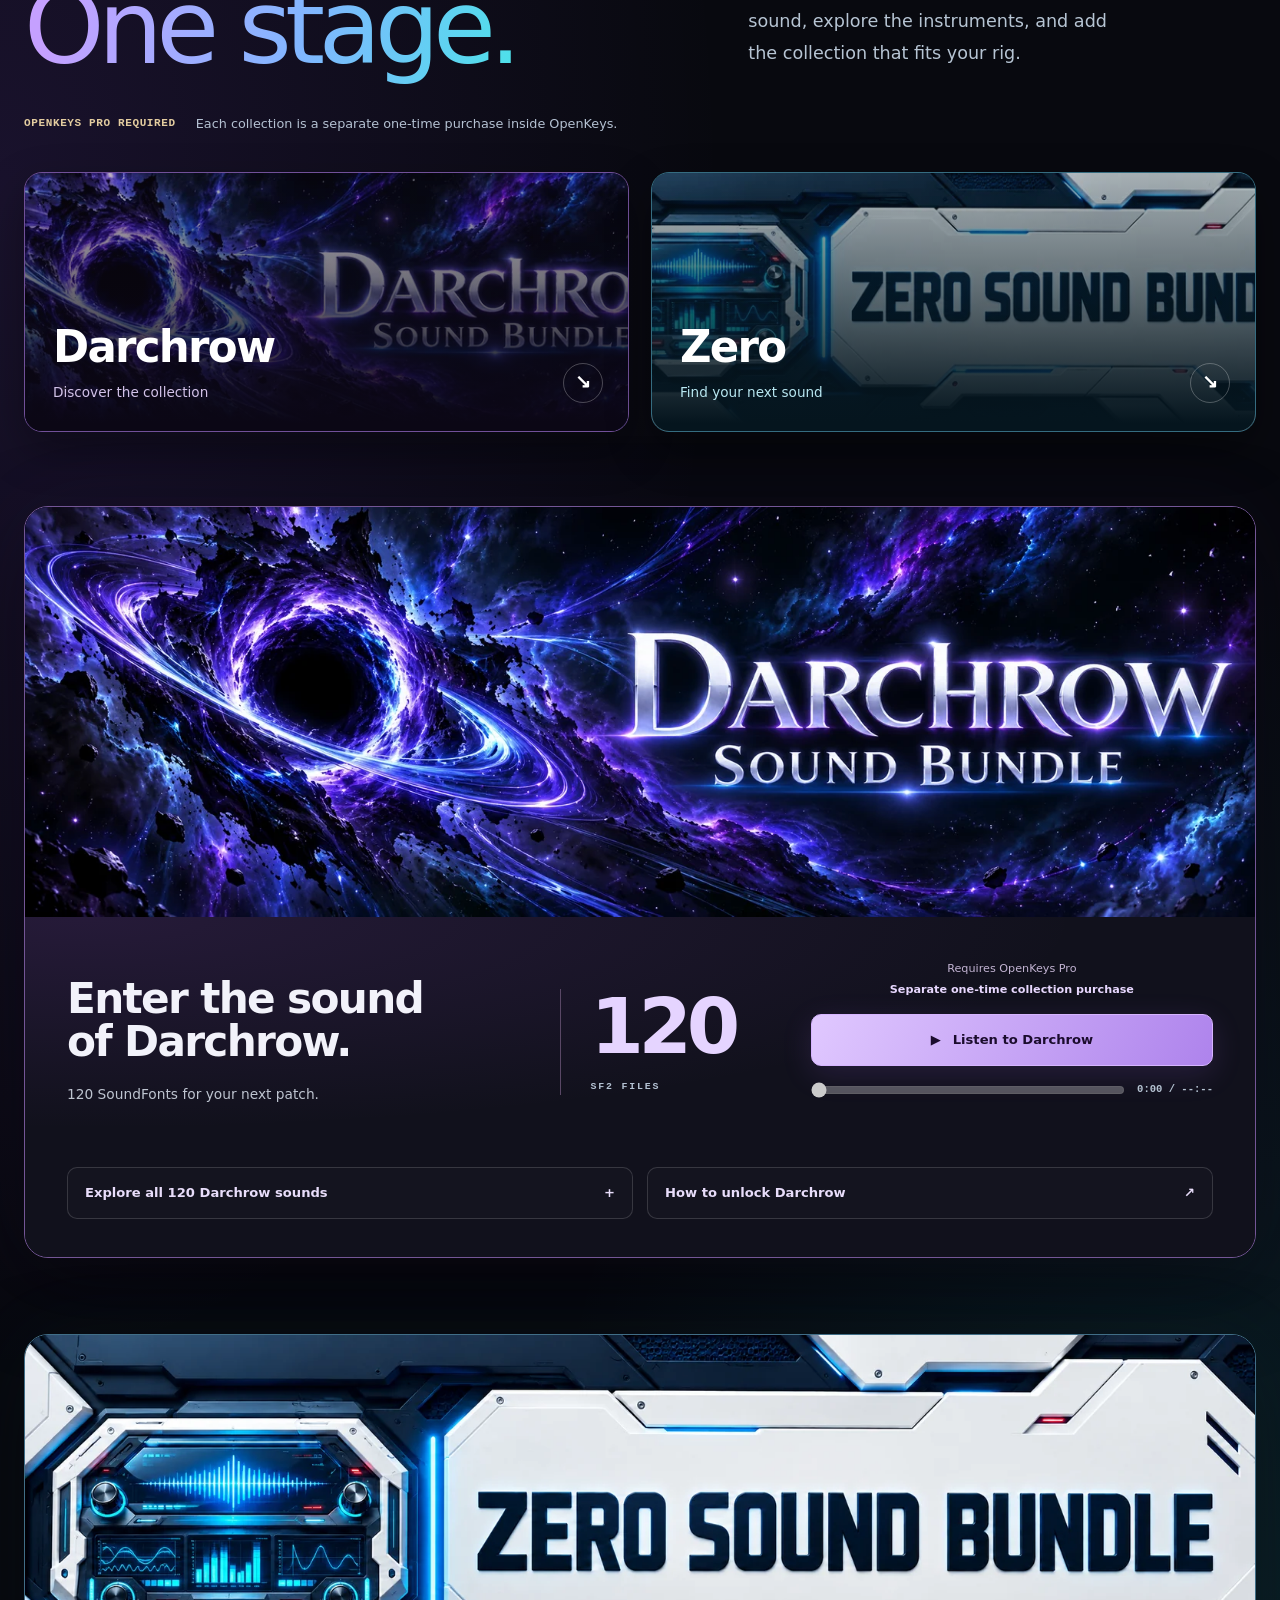
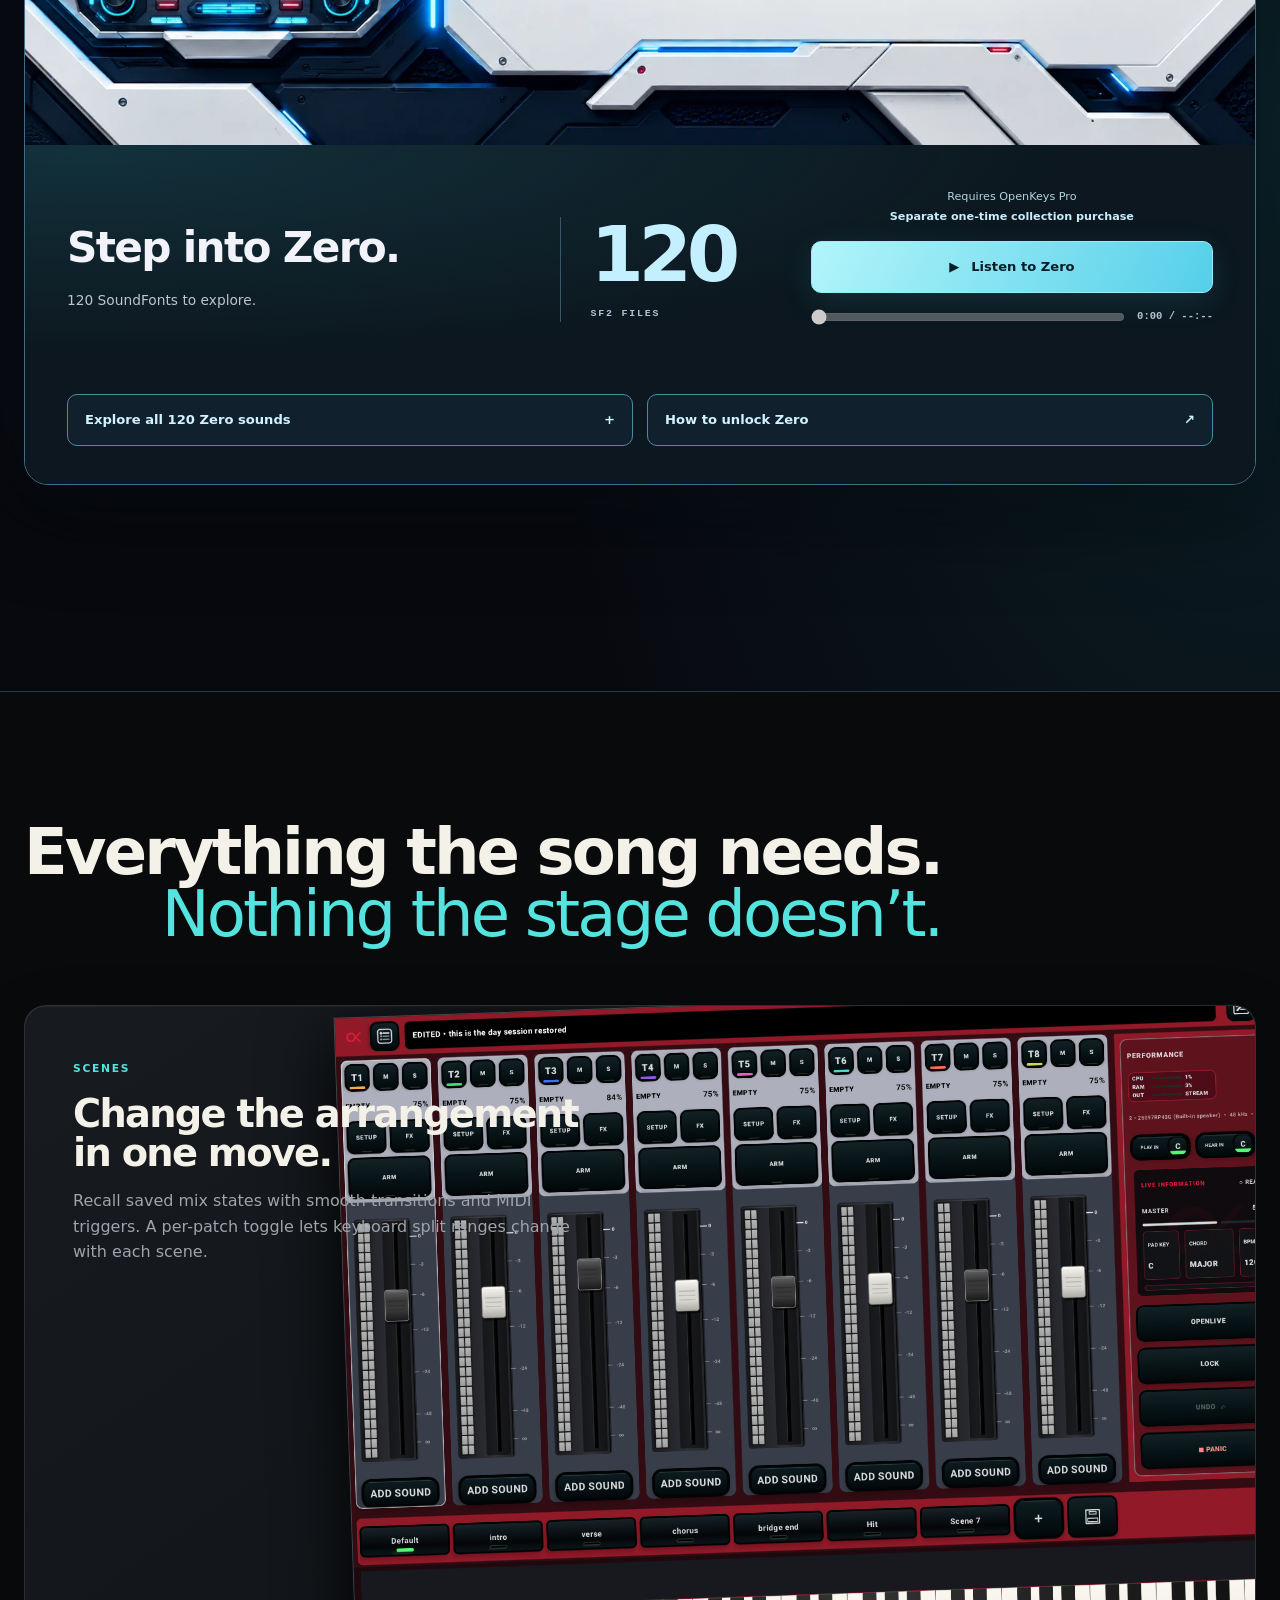
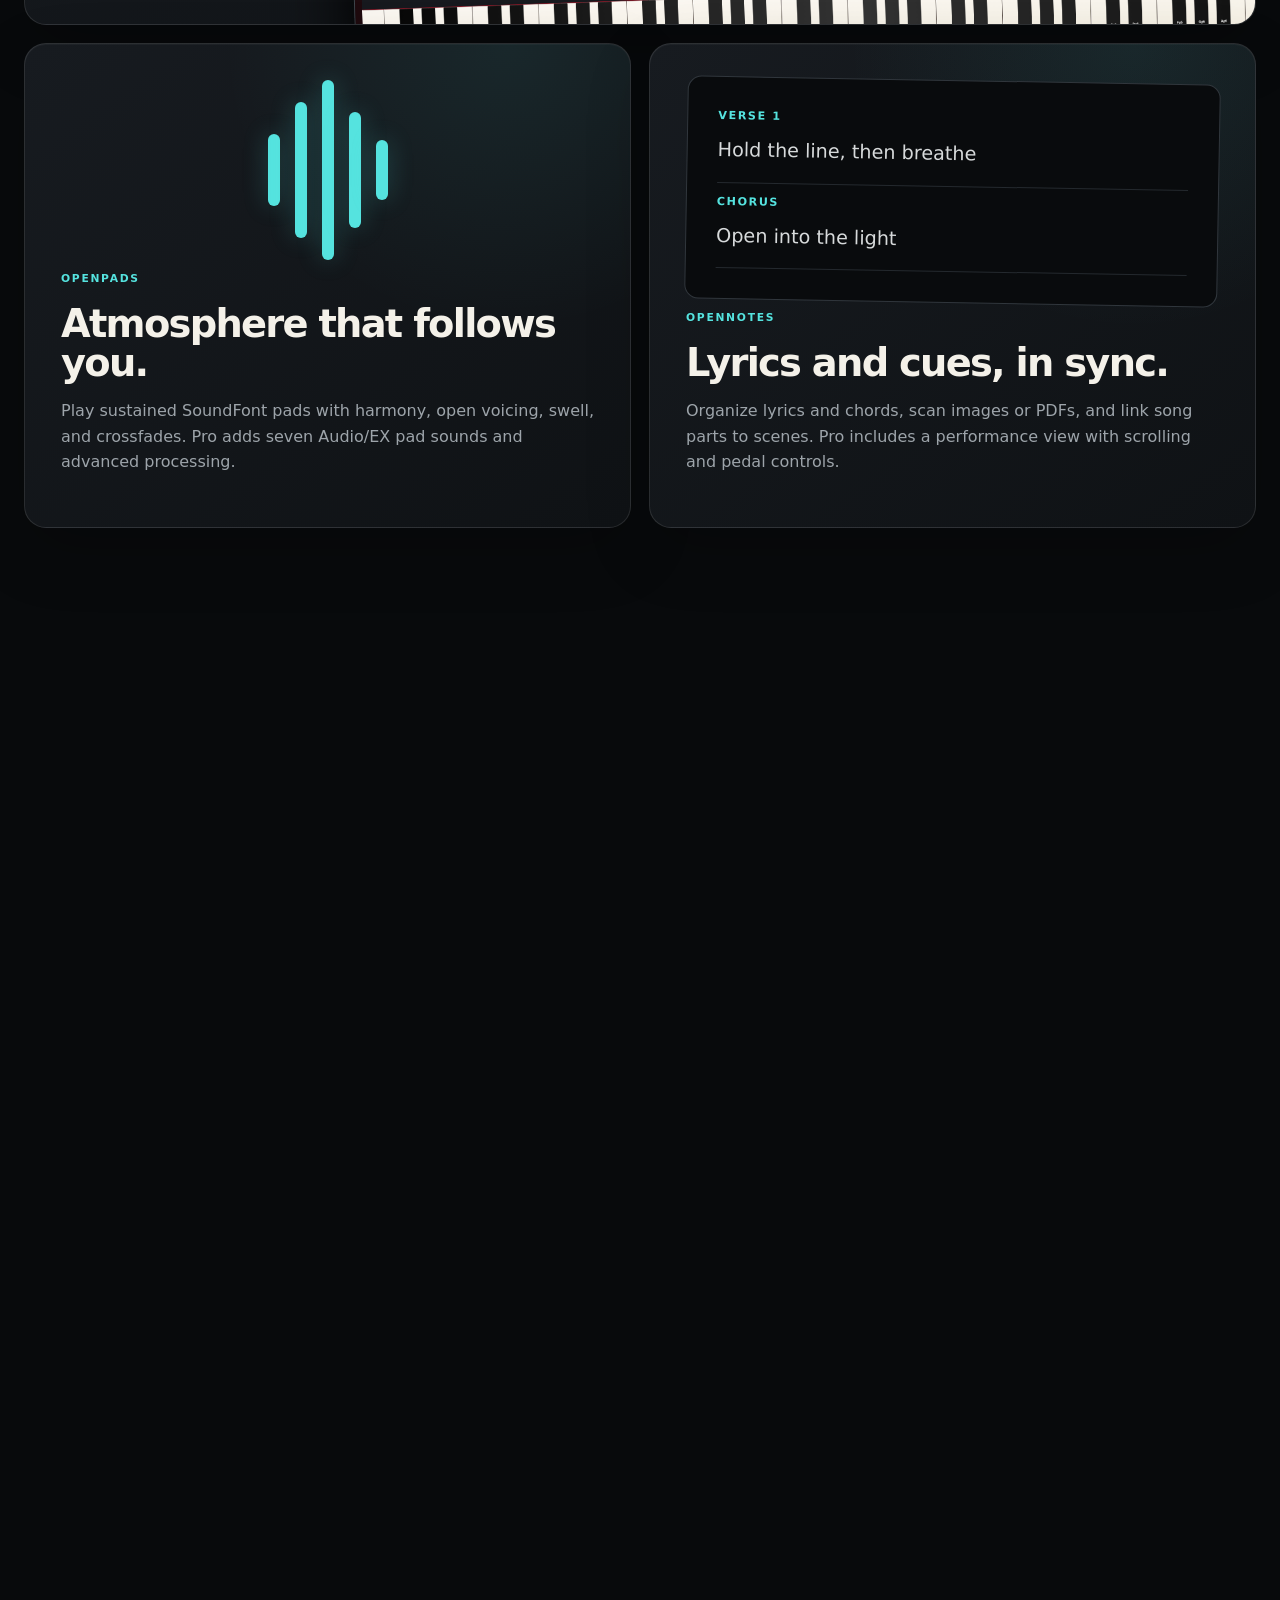
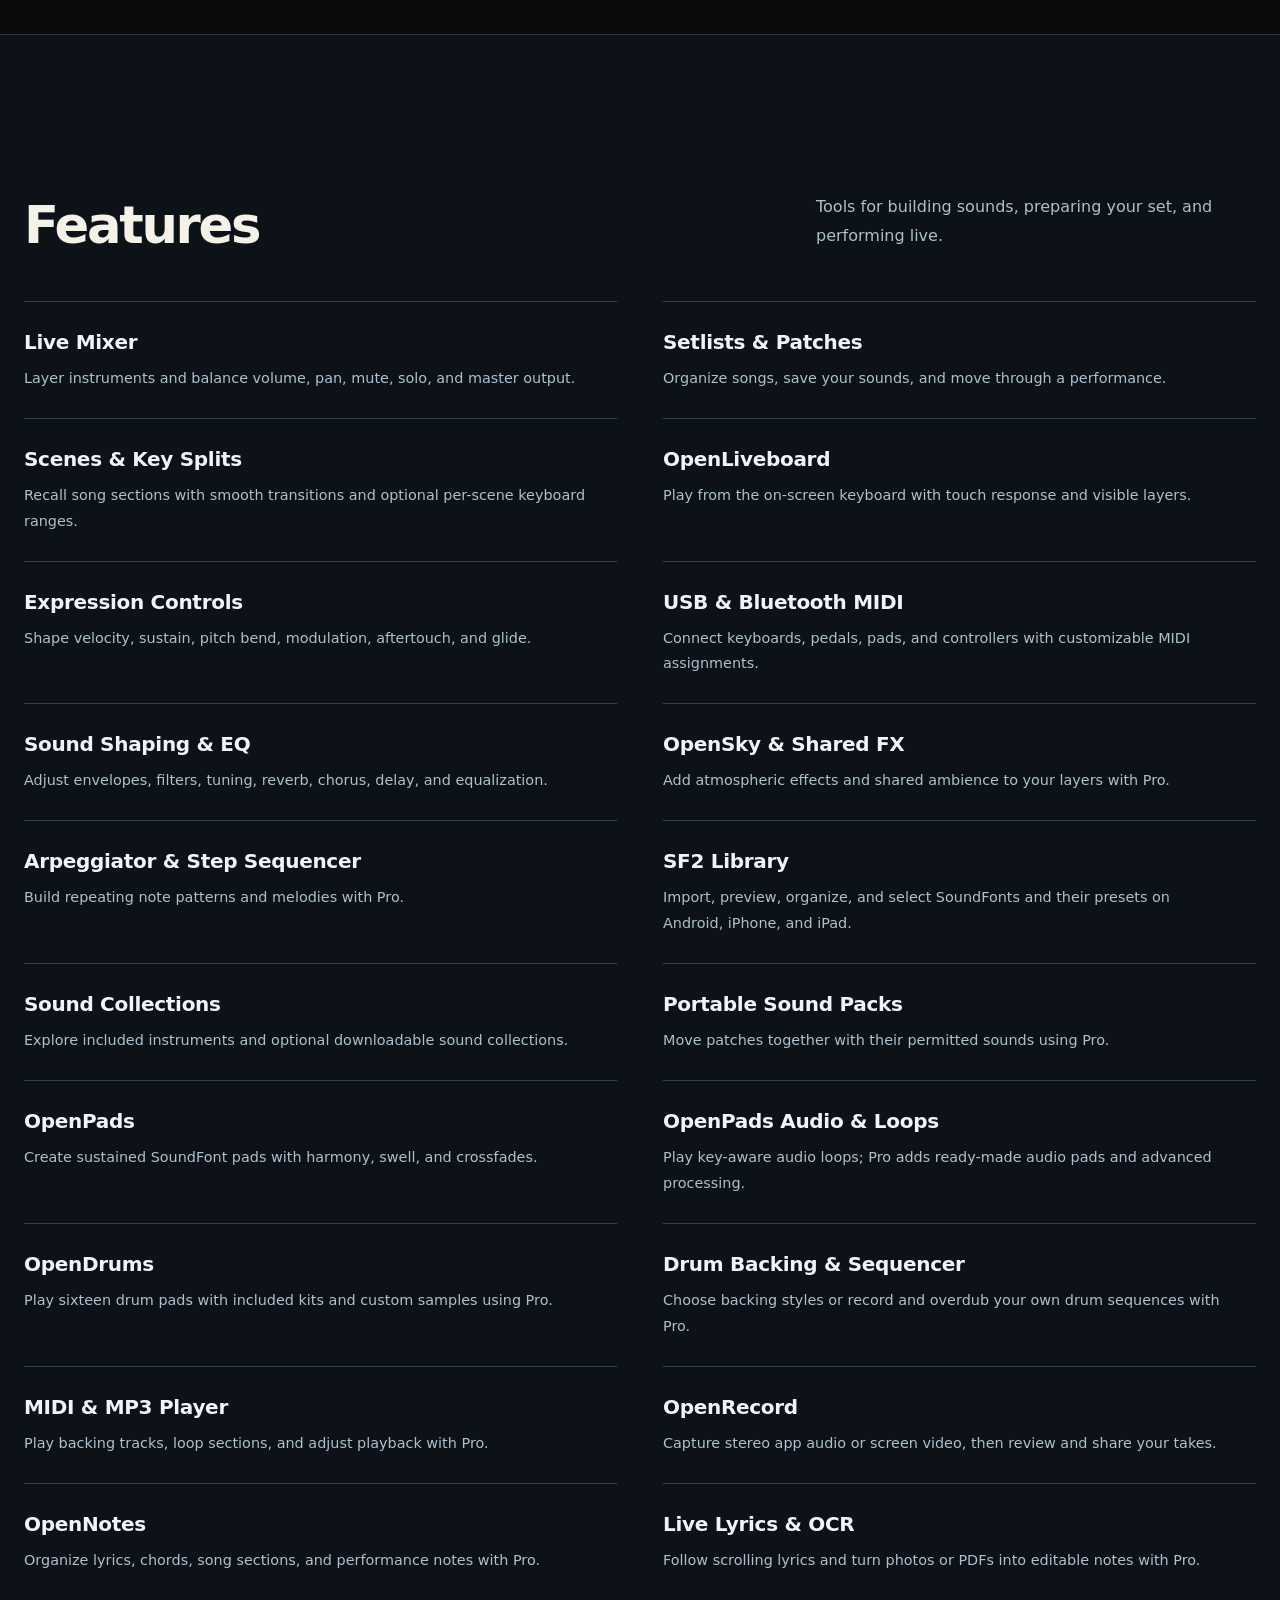
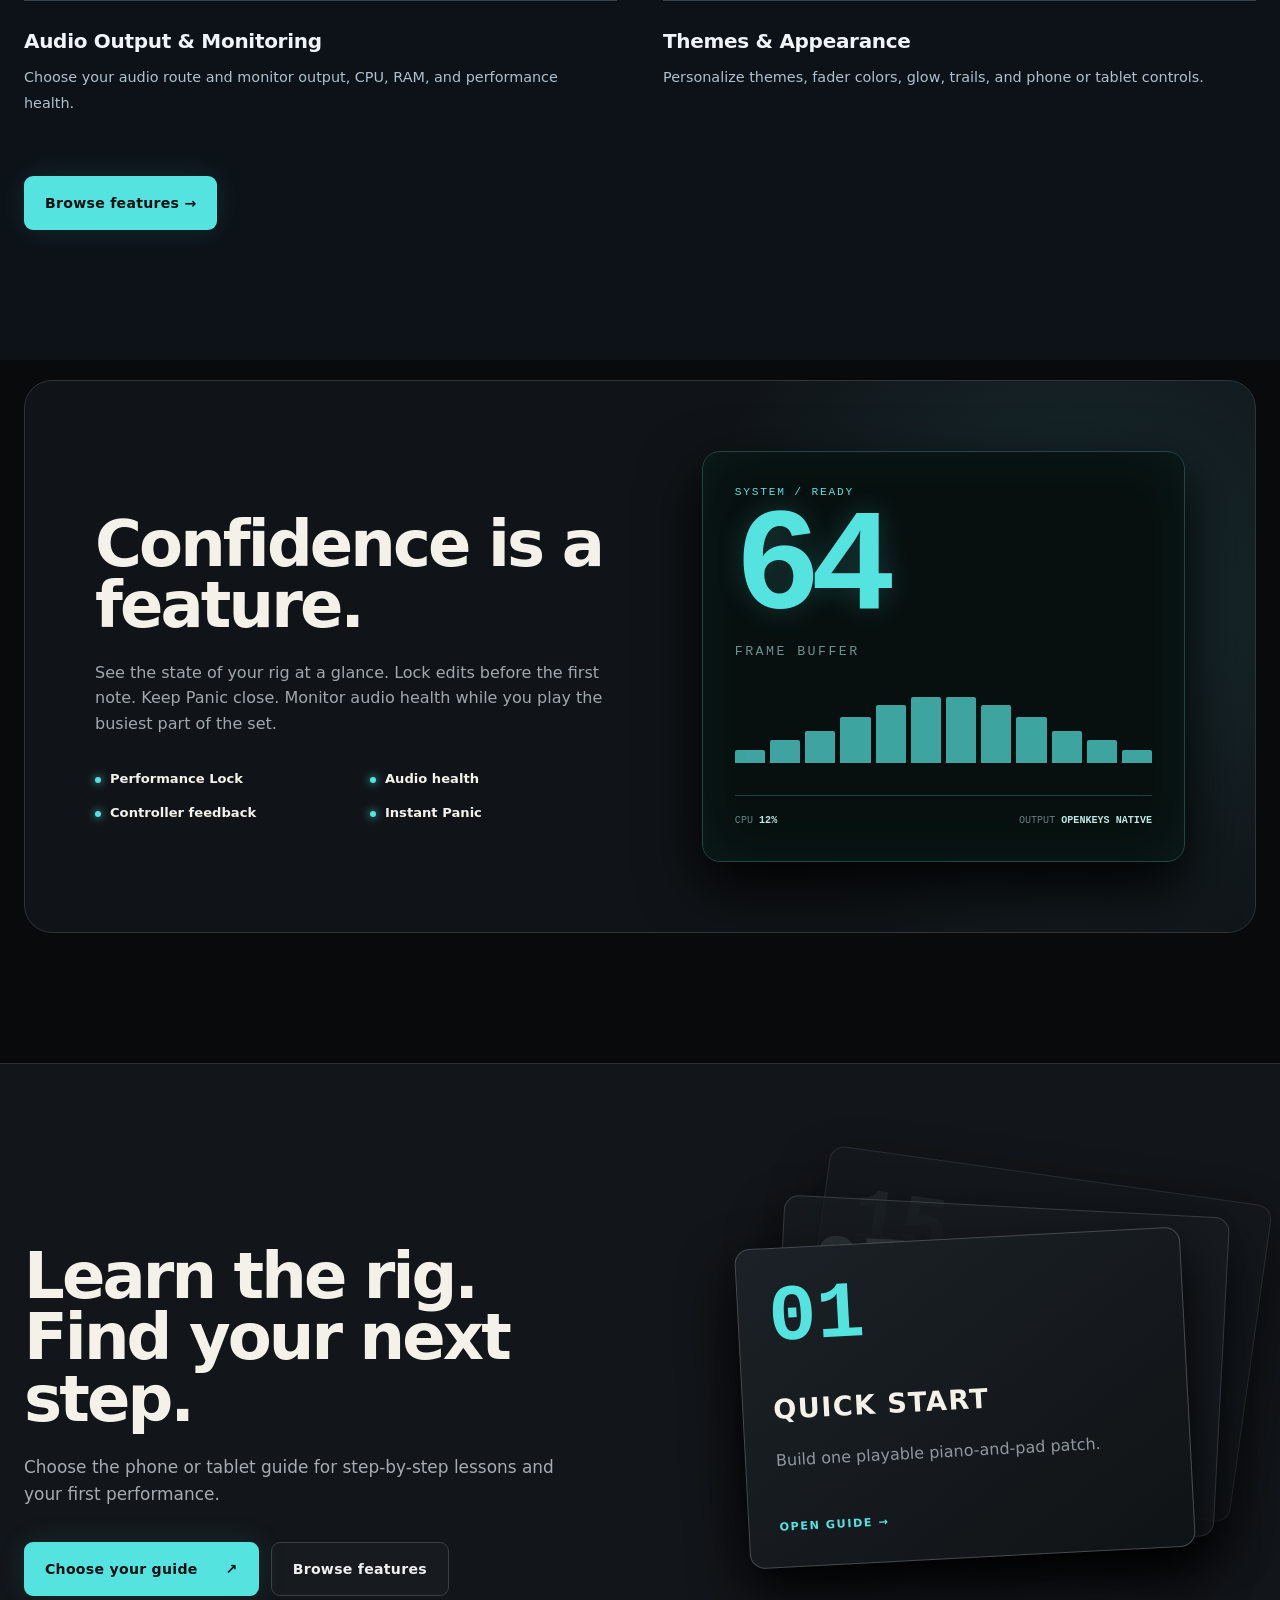
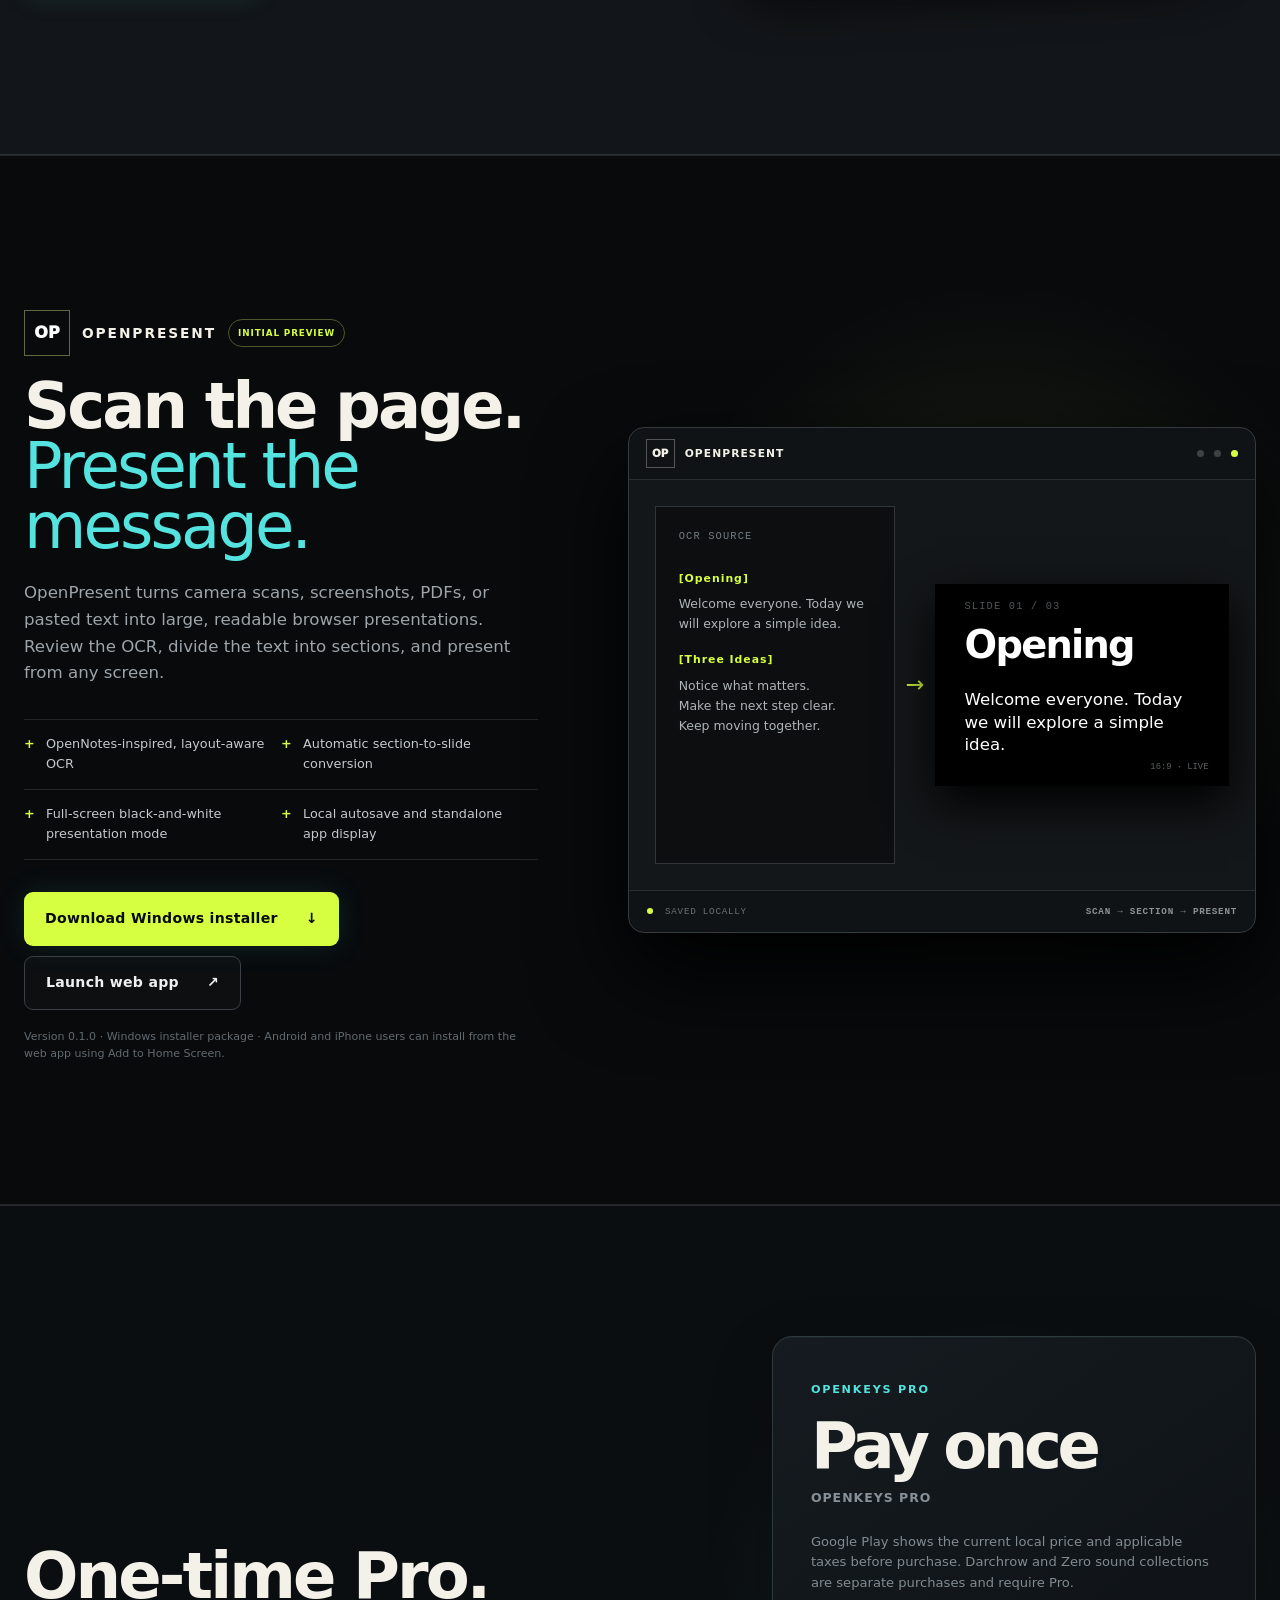
==== commit 4589fea9: "List the SF2 Library for Android and iOS" ====
--- a/output/openkeys-tutorial/index.html
+++ b/output/openkeys-tutorial/index.html
@@ -4,7 +4,7 @@
   <meta charset="utf-8">
   <meta name="viewport" content="width=device-width, initial-scale=1">
   <meta name="theme-color" content="#07090b">
-  <meta name="description" content="Build layered SoundFont patches with OpenKeys for Android. Explore the iPhone and iPad preview.">
+  <meta name="description" content="Build layered SoundFont patches with OpenKeys for Android, iPhone, and iPad.">
   <meta property="og:title" content="OpenKeys — Your live keyboard rig, organized">
   <meta property="og:description" content="Build the show. Shape every sound. Perform with confidence.">
   <meta property="og:image" content="assets/screenshots/tablet/current-mixer.png">
@@ -56,7 +56,7 @@
         <div class="showcase-copy">
           <span class="eyebrow">iOS preview</span>
           <h2 id="ios-title">OpenKeys for iPhone and iPad</h2>
-          <p>Take your setlist to rehearsal on iPhone or use the wider mixer on iPad to balance your sounds on stage.</p>
+          <p>Take your setlist to rehearsal on iPhone or use the wider mixer on iPad to balance your sounds on stage. Use the SF2 Library to import and organize your SoundFonts.</p>
           <a class="button ghost" href="privacy.html">iOS privacy policy</a>
         </div>
         <div class="app-frame">
@@ -129,7 +129,7 @@
         <article class="feature-card capability-card reveal"><div class="capability-symbol" aria-hidden="true">▶</div><div class="card-copy"><span>MIDI + MP3 PLAYER · PRO</span><h3>Rehearse. Play along.</h3><p>Play MIDI through your current sounds or stream audio backing tracks. Loop, seek, adjust speed, and transpose MP3 playback.</p><a class="text-link" href="features.html#player">Explore the player →</a></div></article>
       </div>
     </section>
-    <section class="section complete-feature-index brief-feature-index" id="all-features"><div class="browser-heading"><div><h2>Features</h2></div><p>Tools for building sounds, preparing your set, and performing live.</p></div><nav class="brief-feature-links" aria-label="OpenKeys features"><a href="features.html#mixer"><h3>Live Mixer</h3><p>Layer instruments and balance volume, pan, mute, solo, and master output.</p></a><a href="features.html#patches"><h3>Setlists &amp; Patches</h3><p>Organize songs, save your sounds, and move through a performance.</p></a><a href="features.html#scenes"><h3>Scenes &amp; Key Splits</h3><p>Recall song sections with smooth transitions and optional per-scene keyboard ranges.</p></a><a href="features.html#keyboard"><h3>OpenLiveboard</h3><p>Play from the on-screen keyboard with touch response and visible layers.</p></a><a href="features.html#expression"><h3>Expression Controls</h3><p>Shape velocity, sustain, pitch bend, modulation, aftertouch, and glide.</p></a><a href="features.html#midi"><h3>USB &amp; Bluetooth MIDI</h3><p>Connect keyboards, pedals, pads, and controllers with customizable MIDI assignments.</p></a><a href="features.html#sound-shaping"><h3>Sound Shaping &amp; EQ</h3><p>Adjust envelopes, filters, tuning, reverb, chorus, delay, and equalization.</p></a><a href="features.html#shared-fx"><h3>OpenSky &amp; Shared FX</h3><p>Add atmospheric effects and shared ambience to your layers with Pro.</p></a><a href="features.html#arpeggiator"><h3>Arpeggiator &amp; Step Sequencer</h3><p>Build repeating note patterns and melodies with Pro.</p></a><a href="features.html#soundfonts"><h3>SF2 Library (Android)</h3><p>Import, preview, organize, and select SoundFonts and their presets.</p></a><a href="features.html#collections"><h3>Sound Collections</h3><p>Explore included instruments and optional downloadable sound collections.</p></a><a href="features.html#sound-packs"><h3>Portable Sound Packs</h3><p>Move patches together with their permitted sounds using Pro.</p></a><a href="features.html#pads"><h3>OpenPads</h3><p>Create sustained SoundFont pads with harmony, swell, and crossfades.</p></a><a href="features.html#pads-audio"><h3>OpenPads Audio &amp; Loops</h3><p>Play key-aware audio loops; Pro adds ready-made audio pads and advanced processing.</p></a><a href="features.html#drums"><h3>OpenDrums</h3><p>Play sixteen drum pads with included kits and custom samples using Pro.</p></a><a href="features.html#drum-backing"><h3>Drum Backing &amp; Sequencer</h3><p>Choose backing styles or record and overdub your own drum sequences with Pro.</p></a><a href="features.html#player"><h3>MIDI &amp; MP3 Player</h3><p>Play backing tracks, loop sections, and adjust playback with Pro.</p></a><a href="features.html#recording"><h3>OpenRecord</h3><p>Capture stereo app audio or screen video, then review and share your takes.</p></a><a href="features.html#notes"><h3>OpenNotes</h3><p>Organize lyrics, chords, song sections, and performance notes with Pro.</p></a><a href="features.html#notes-live"><h3>Live Lyrics &amp; OCR</h3><p>Follow scrolling lyrics and turn photos or PDFs into editable notes with Pro.</p></a><a href="features.html#audio"><h3>Audio Output &amp; Monitoring</h3><p>Choose your audio route and monitor output, CPU, RAM, and performance health.</p></a><a href="features.html#appearance"><h3>Themes &amp; Appearance</h3><p>Personalize themes, fader colors, glow, trails, and phone or tablet controls.</p></a></nav><a class="button primary" href="features.html">Browse features →</a></section>
+    <section class="section complete-feature-index brief-feature-index" id="all-features"><div class="browser-heading"><div><h2>Features</h2></div><p>Tools for building sounds, preparing your set, and performing live.</p></div><nav class="brief-feature-links" aria-label="OpenKeys features"><a href="features.html#mixer"><h3>Live Mixer</h3><p>Layer instruments and balance volume, pan, mute, solo, and master output.</p></a><a href="features.html#patches"><h3>Setlists &amp; Patches</h3><p>Organize songs, save your sounds, and move through a performance.</p></a><a href="features.html#scenes"><h3>Scenes &amp; Key Splits</h3><p>Recall song sections with smooth transitions and optional per-scene keyboard ranges.</p></a><a href="features.html#keyboard"><h3>OpenLiveboard</h3><p>Play from the on-screen keyboard with touch response and visible layers.</p></a><a href="features.html#expression"><h3>Expression Controls</h3><p>Shape velocity, sustain, pitch bend, modulation, aftertouch, and glide.</p></a><a href="features.html#midi"><h3>USB &amp; Bluetooth MIDI</h3><p>Connect keyboards, pedals, pads, and controllers with customizable MIDI assignments.</p></a><a href="features.html#sound-shaping"><h3>Sound Shaping &amp; EQ</h3><p>Adjust envelopes, filters, tuning, reverb, chorus, delay, and equalization.</p></a><a href="features.html#shared-fx"><h3>OpenSky &amp; Shared FX</h3><p>Add atmospheric effects and shared ambience to your layers with Pro.</p></a><a href="features.html#arpeggiator"><h3>Arpeggiator &amp; Step Sequencer</h3><p>Build repeating note patterns and melodies with Pro.</p></a><a href="features.html#soundfonts"><h3>SF2 Library</h3><p>Import, preview, organize, and select SoundFonts and their presets on Android, iPhone, and iPad.</p></a><a href="features.html#collections"><h3>Sound Collections</h3><p>Explore included instruments and optional downloadable sound collections.</p></a><a href="features.html#sound-packs"><h3>Portable Sound Packs</h3><p>Move patches together with their permitted sounds using Pro.</p></a><a href="features.html#pads"><h3>OpenPads</h3><p>Create sustained SoundFont pads with harmony, swell, and crossfades.</p></a><a href="features.html#pads-audio"><h3>OpenPads Audio &amp; Loops</h3><p>Play key-aware audio loops; Pro adds ready-made audio pads and advanced processing.</p></a><a href="features.html#drums"><h3>OpenDrums</h3><p>Play sixteen drum pads with included kits and custom samples using Pro.</p></a><a href="features.html#drum-backing"><h3>Drum Backing &amp; Sequencer</h3><p>Choose backing styles or record and overdub your own drum sequences with Pro.</p></a><a href="features.html#player"><h3>MIDI &amp; MP3 Player</h3><p>Play backing tracks, loop sections, and adjust playback with Pro.</p></a><a href="features.html#recording"><h3>OpenRecord</h3><p>Capture stereo app audio or screen video, then review and share your takes.</p></a><a href="features.html#notes"><h3>OpenNotes</h3><p>Organize lyrics, chords, song sections, and performance notes with Pro.</p></a><a href="features.html#notes-live"><h3>Live Lyrics &amp; OCR</h3><p>Follow scrolling lyrics and turn photos or PDFs into editable notes with Pro.</p></a><a href="features.html#audio"><h3>Audio Output &amp; Monitoring</h3><p>Choose your audio route and monitor output, CPU, RAM, and performance health.</p></a><a href="features.html#appearance"><h3>Themes &amp; Appearance</h3><p>Personalize themes, fader colors, glow, trails, and phone or tablet controls.</p></a></nav><a class="button primary" href="features.html">Browse features →</a></section>
 <section class="stage section" id="reliability"><div class="stage-panel reveal">
       <div class="stage-copy"><h2>Confidence is a feature.</h2><p>See the state of your rig at a glance. Lock edits before the first note. Keep Panic close. Monitor audio health while you play the busiest part of the set.</p><div class="stage-points"><span><i></i>Performance Lock</span><span><i></i>Audio health</span><span><i></i>Controller feedback</span><span><i></i>Instant Panic</span></div></div>
       <div class="stage-display" aria-label="Illustration of a healthy OpenKeys stage rig"><span class="display-label">SYSTEM / READY</span><strong>64</strong><small>FRAME BUFFER</small><div class="meter"><i></i><i></i><i></i><i></i><i></i><i></i><i></i><i></i><i></i><i></i><i></i><i></i></div><div class="display-footer"><span>CPU <b>12%</b></span><span>OUTPUT <b>OPENKEYS NATIVE</b></span></div></div>
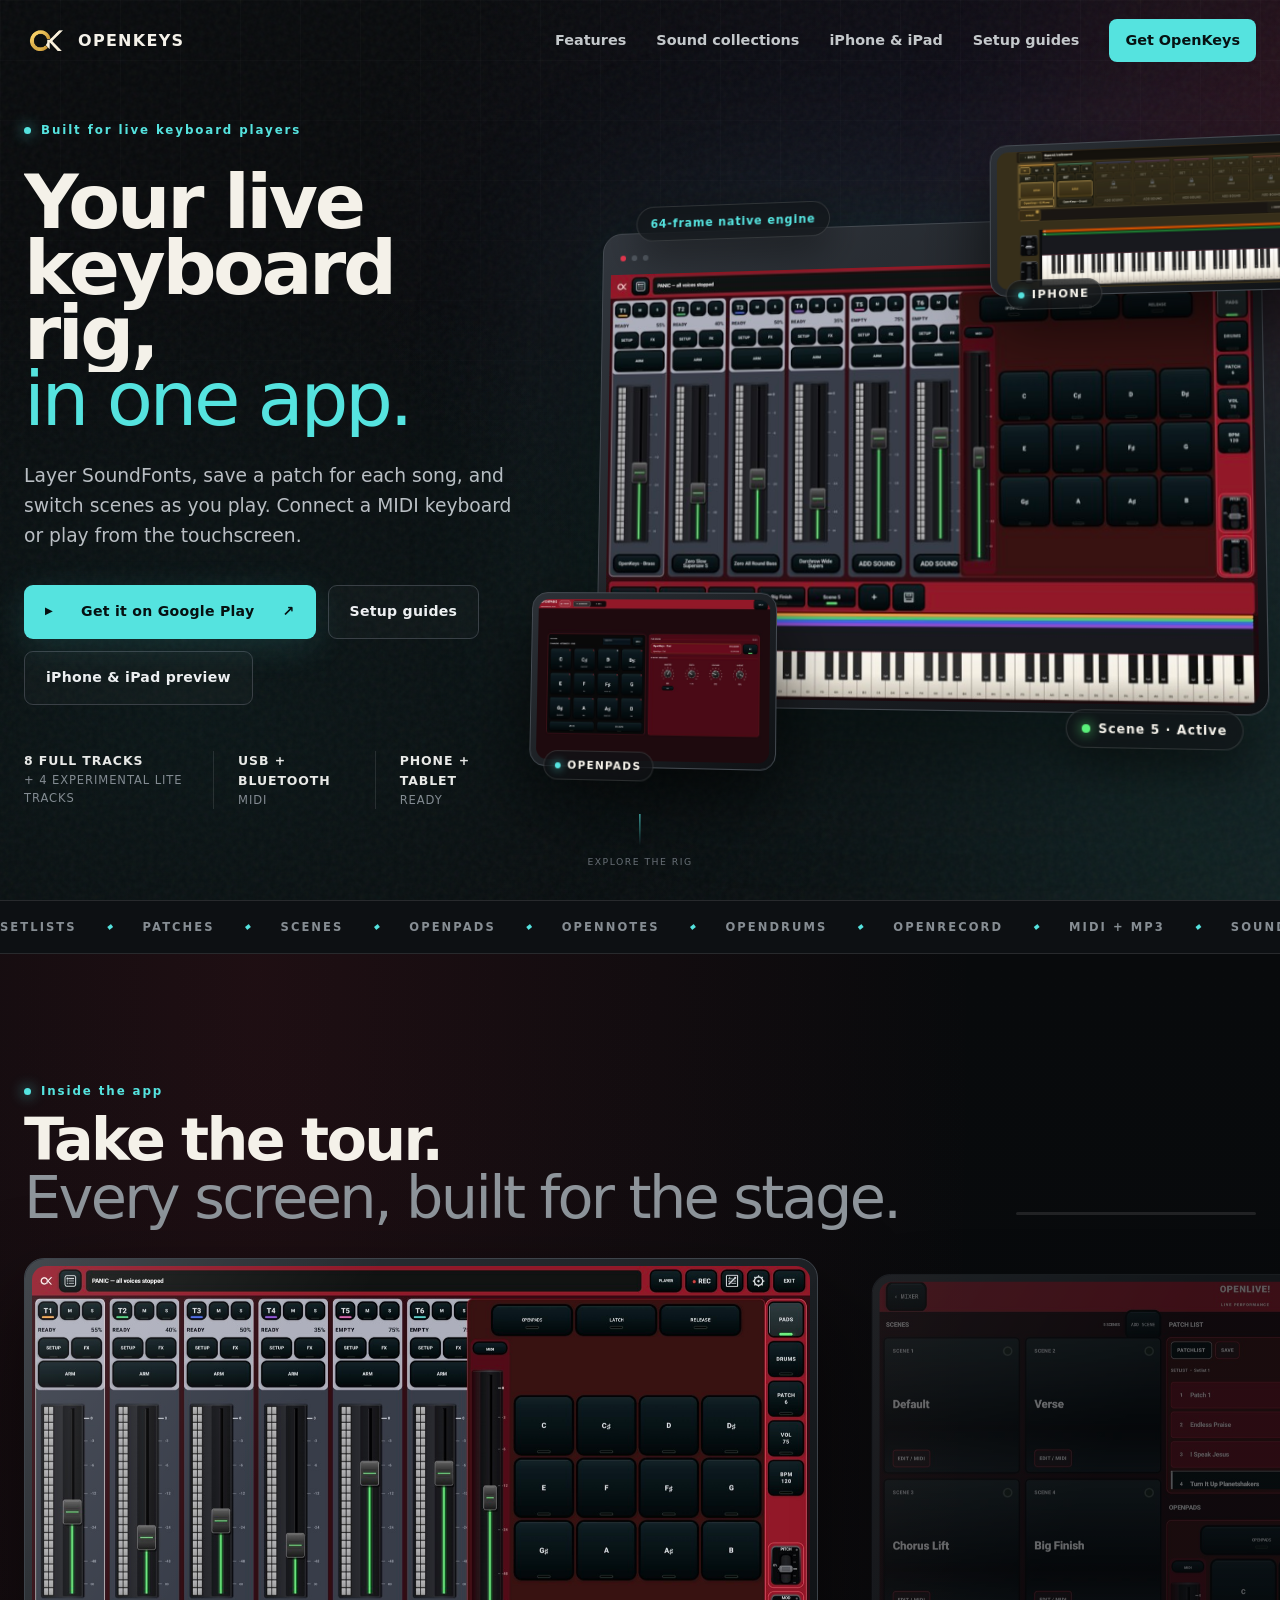
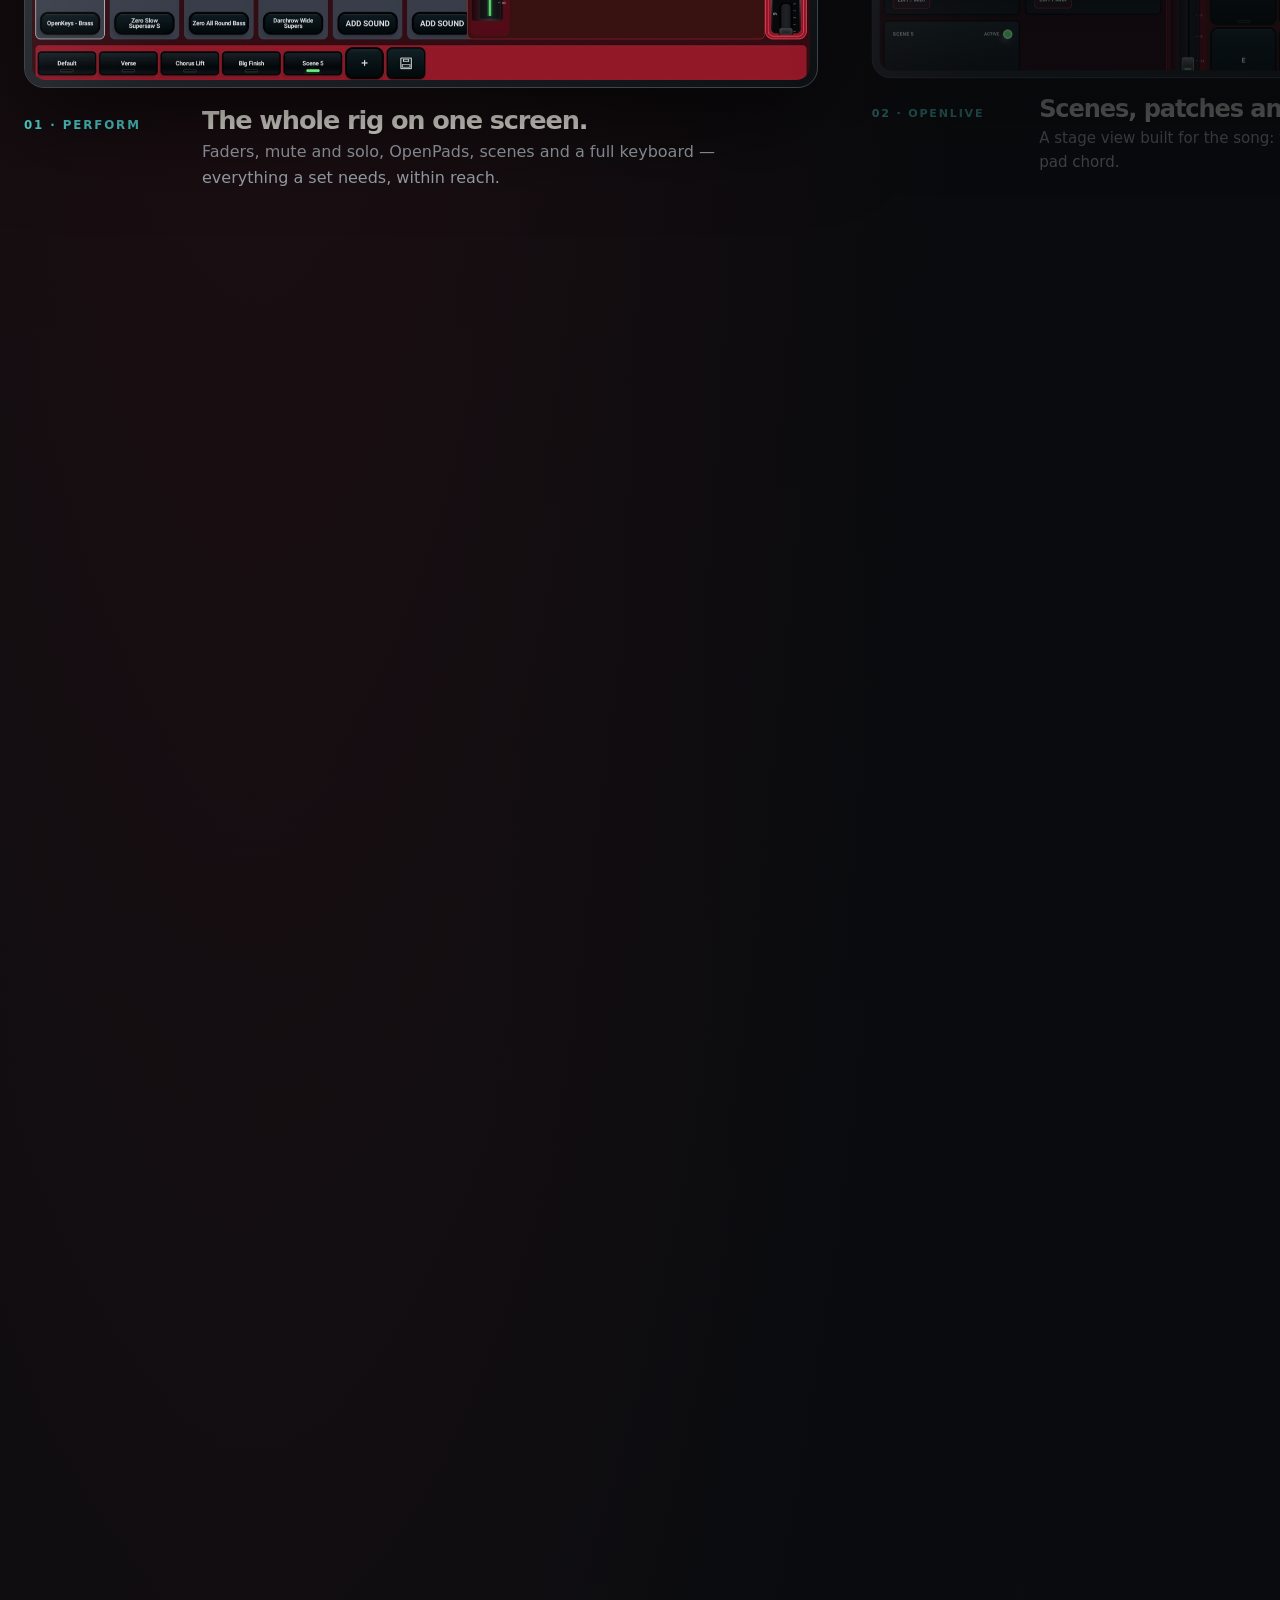
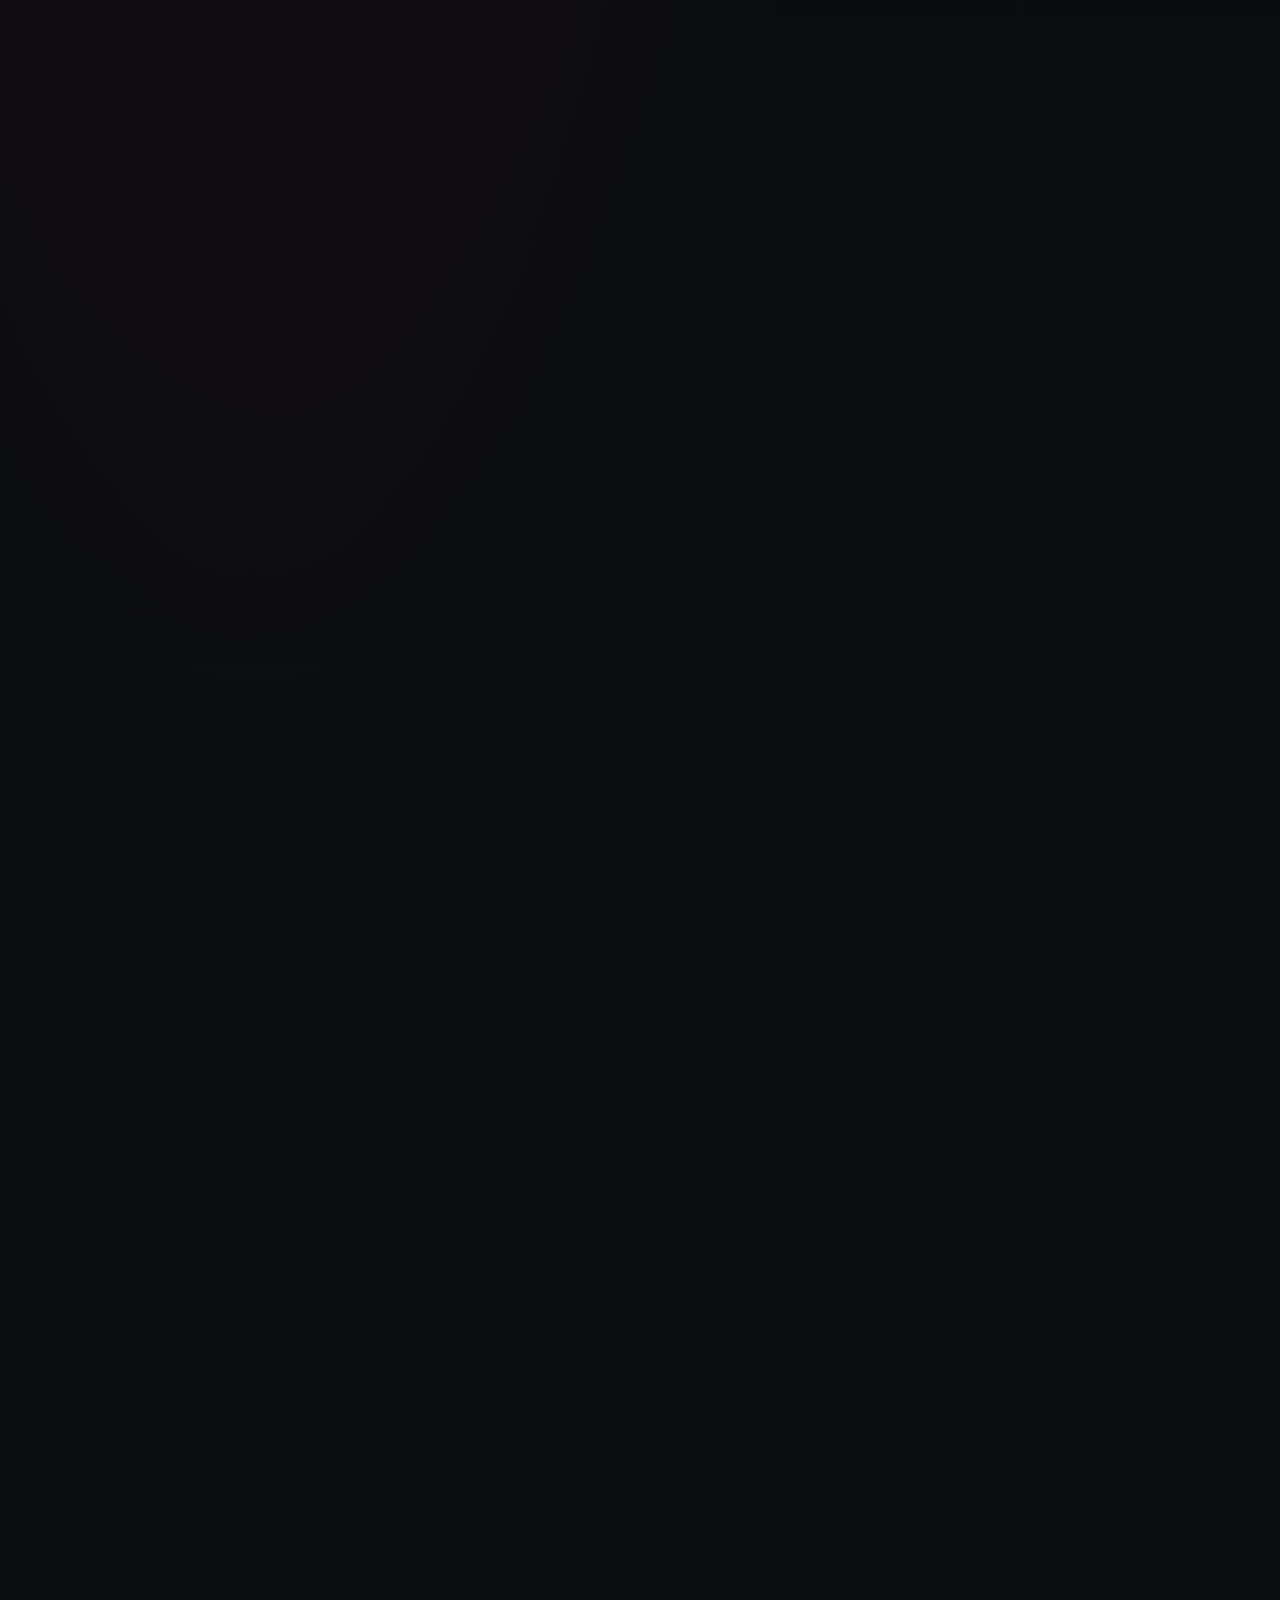
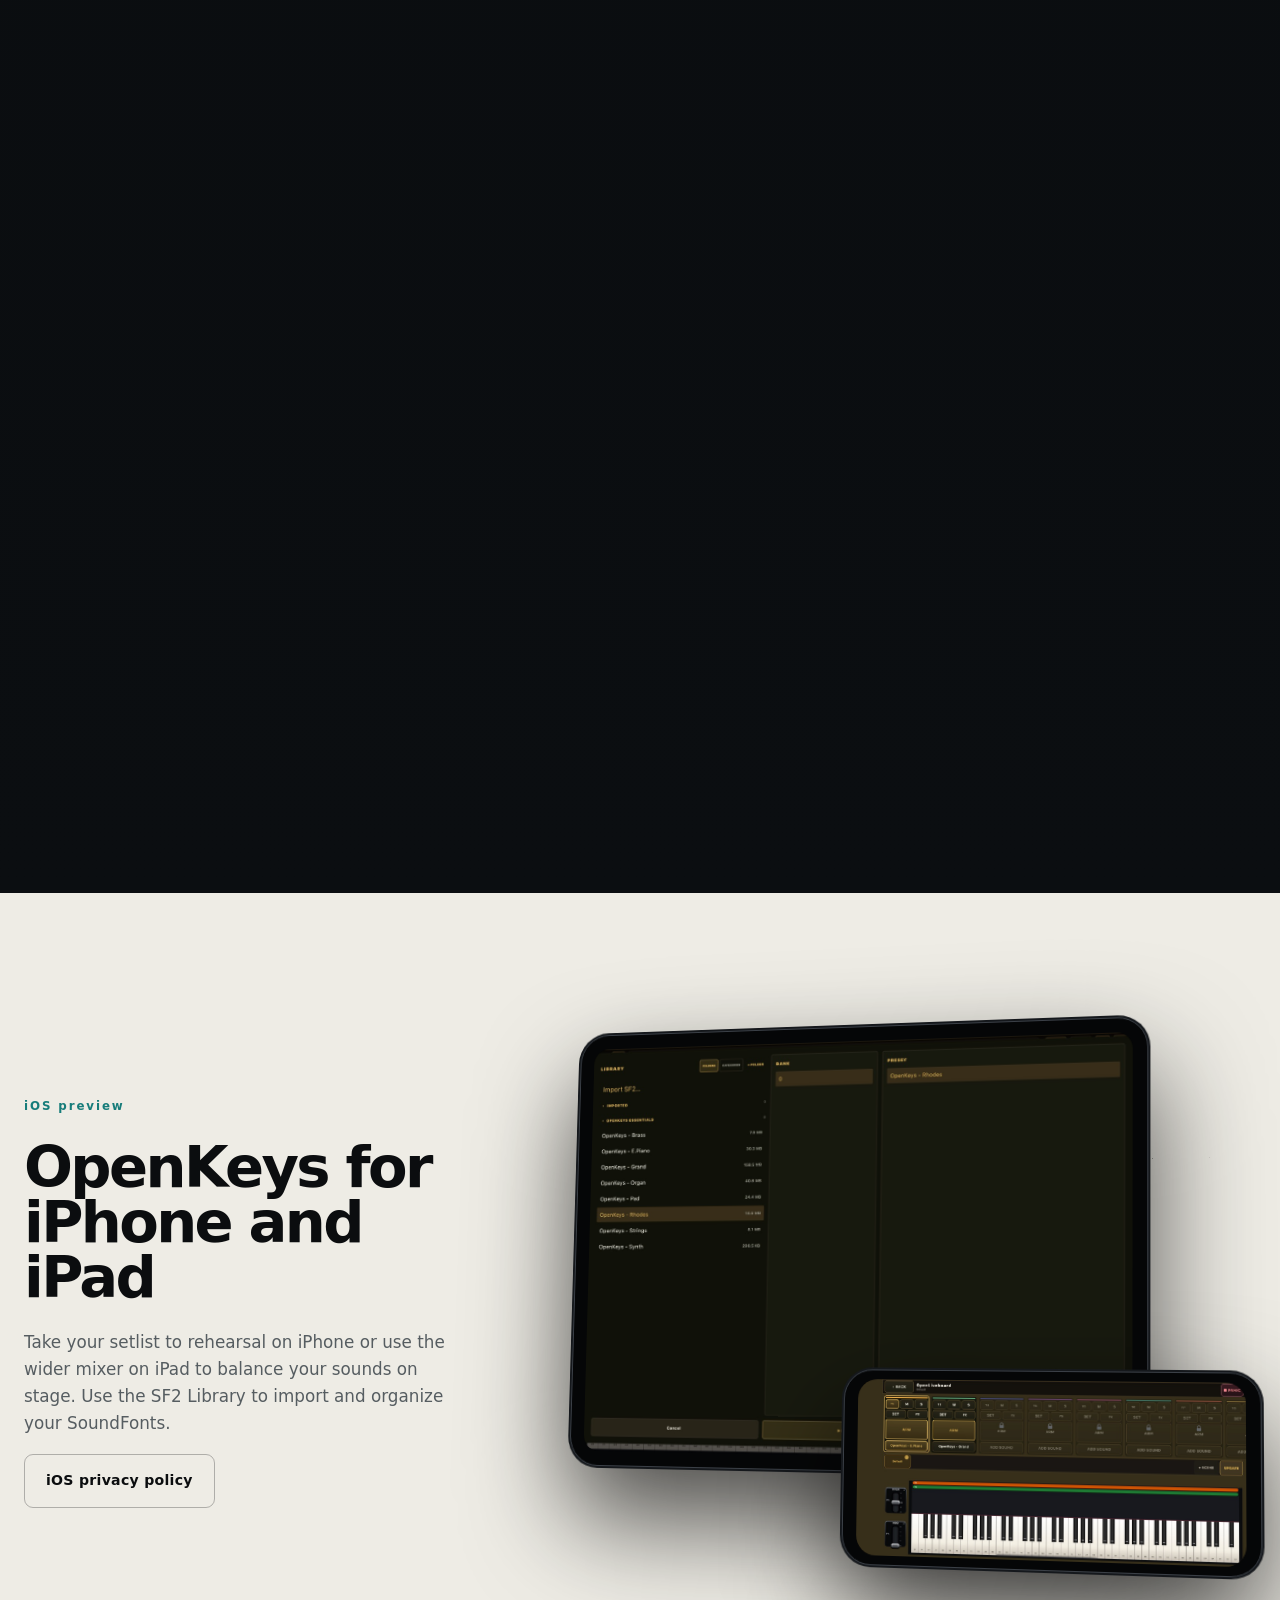
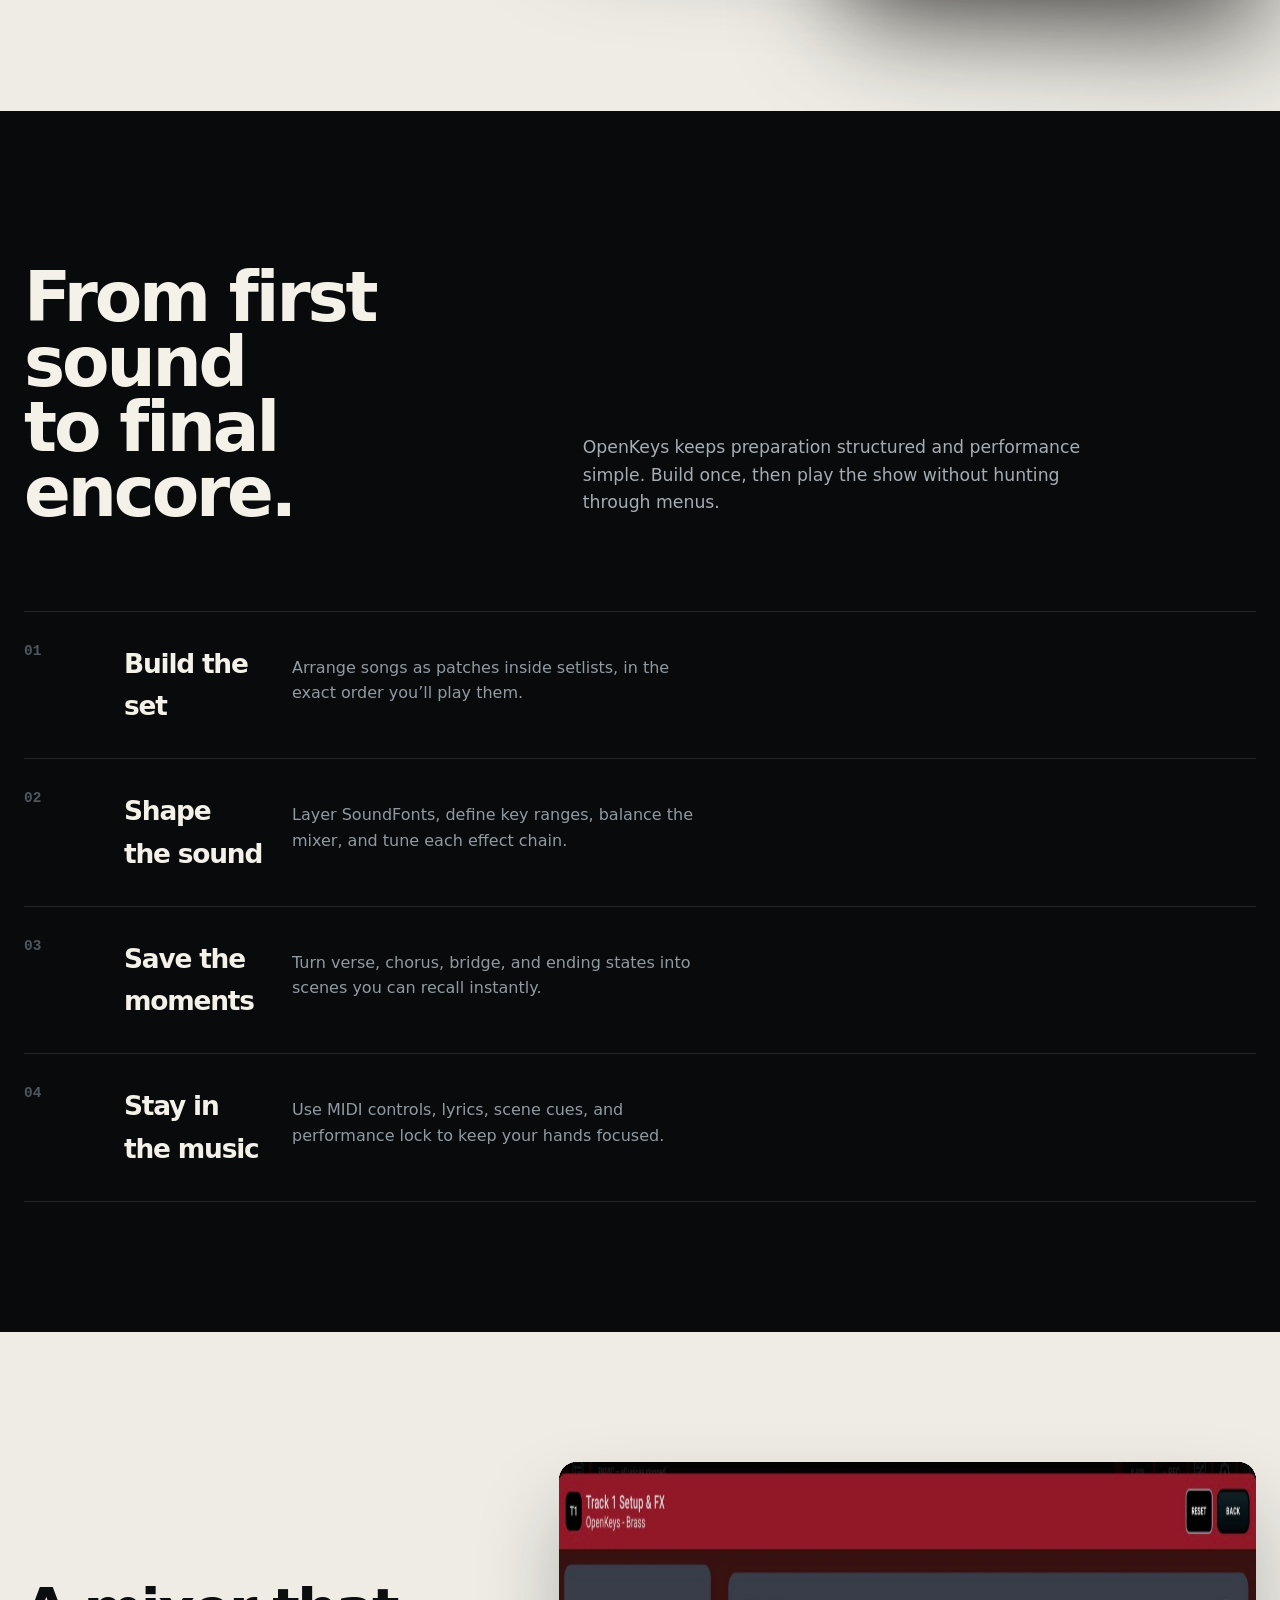
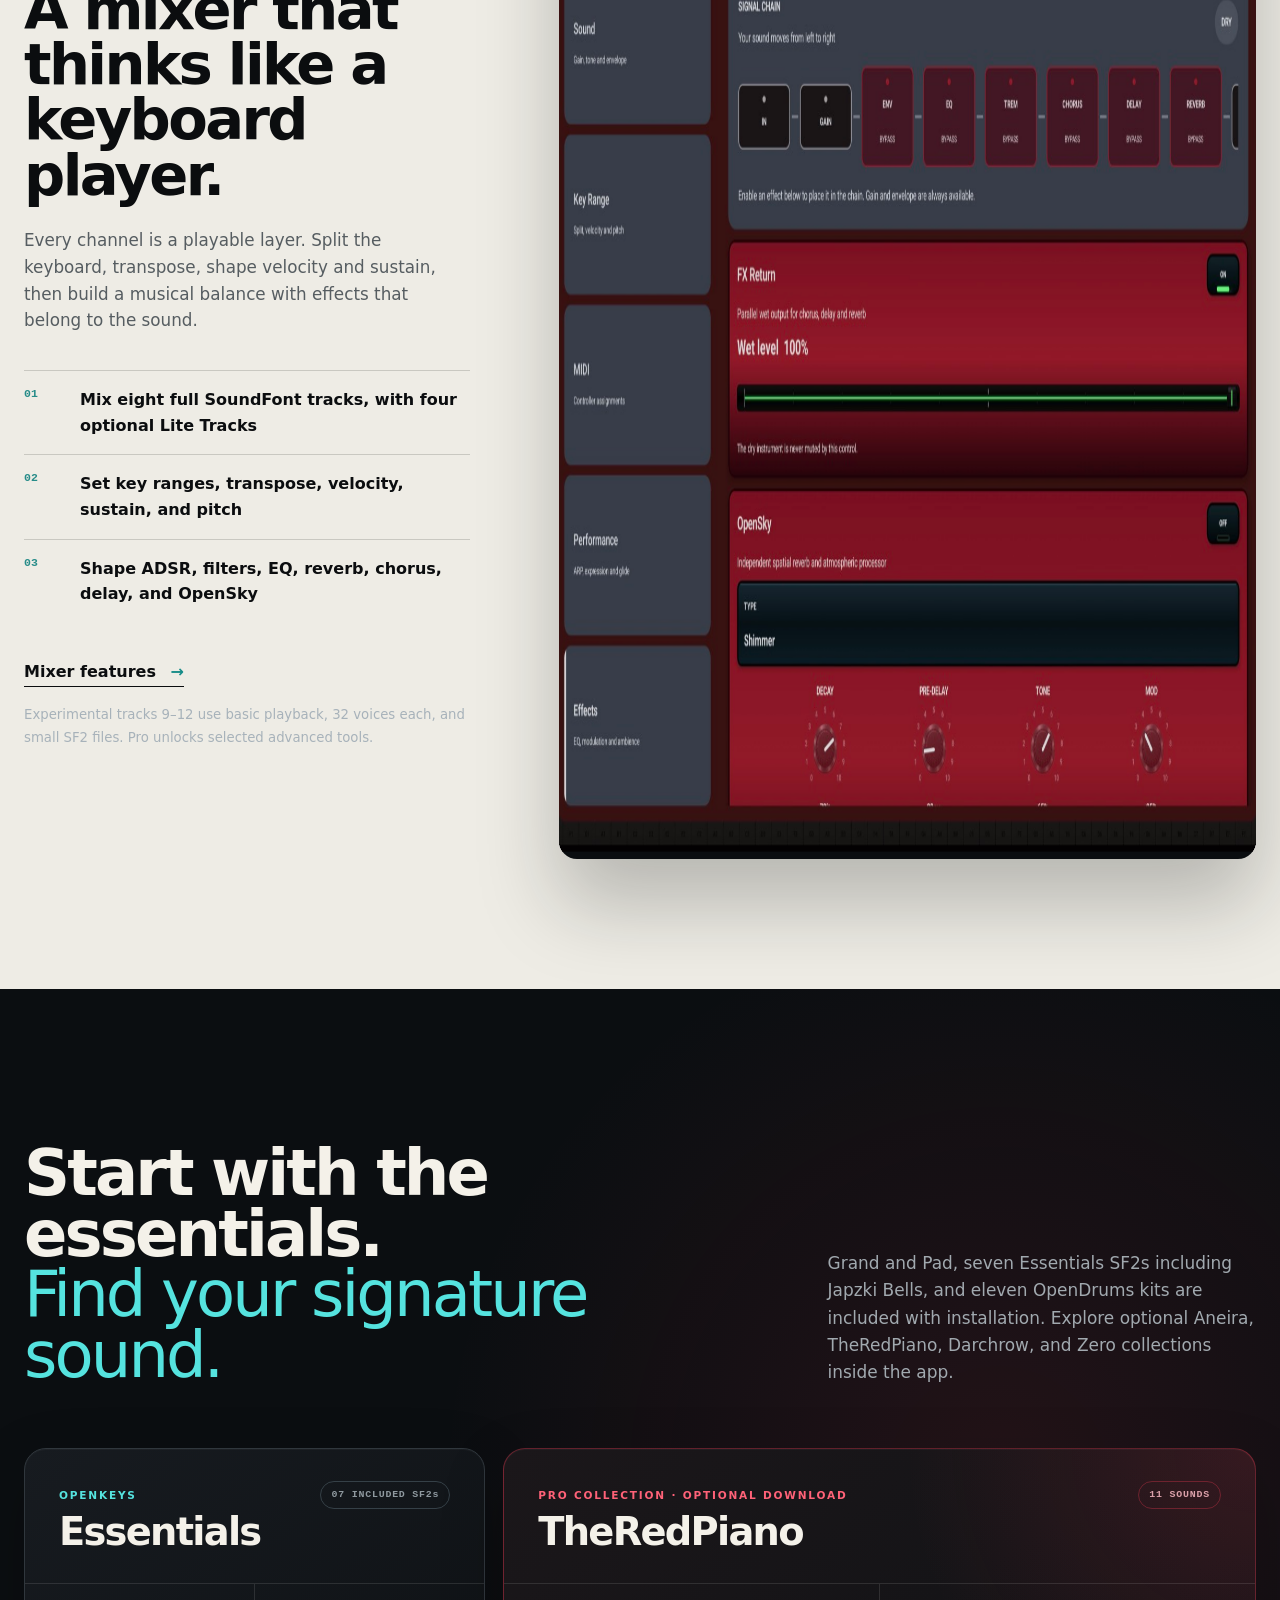
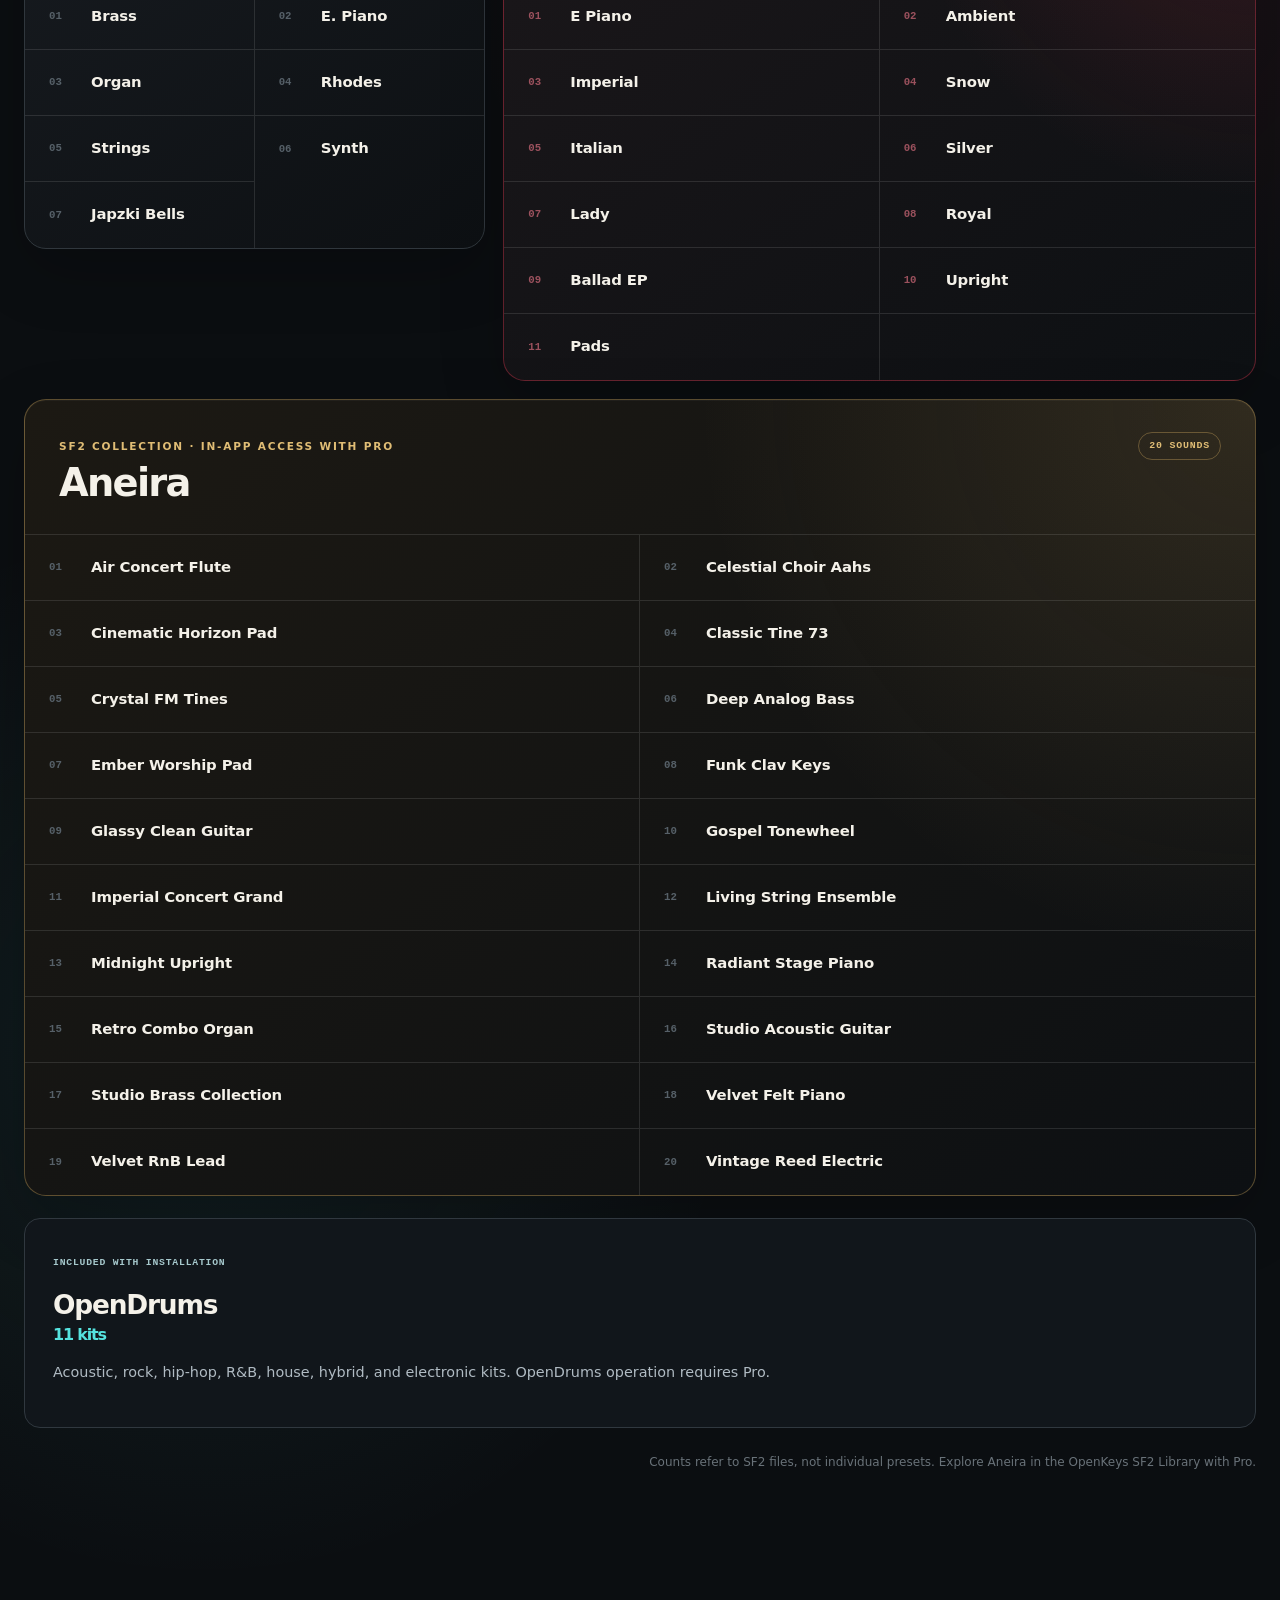
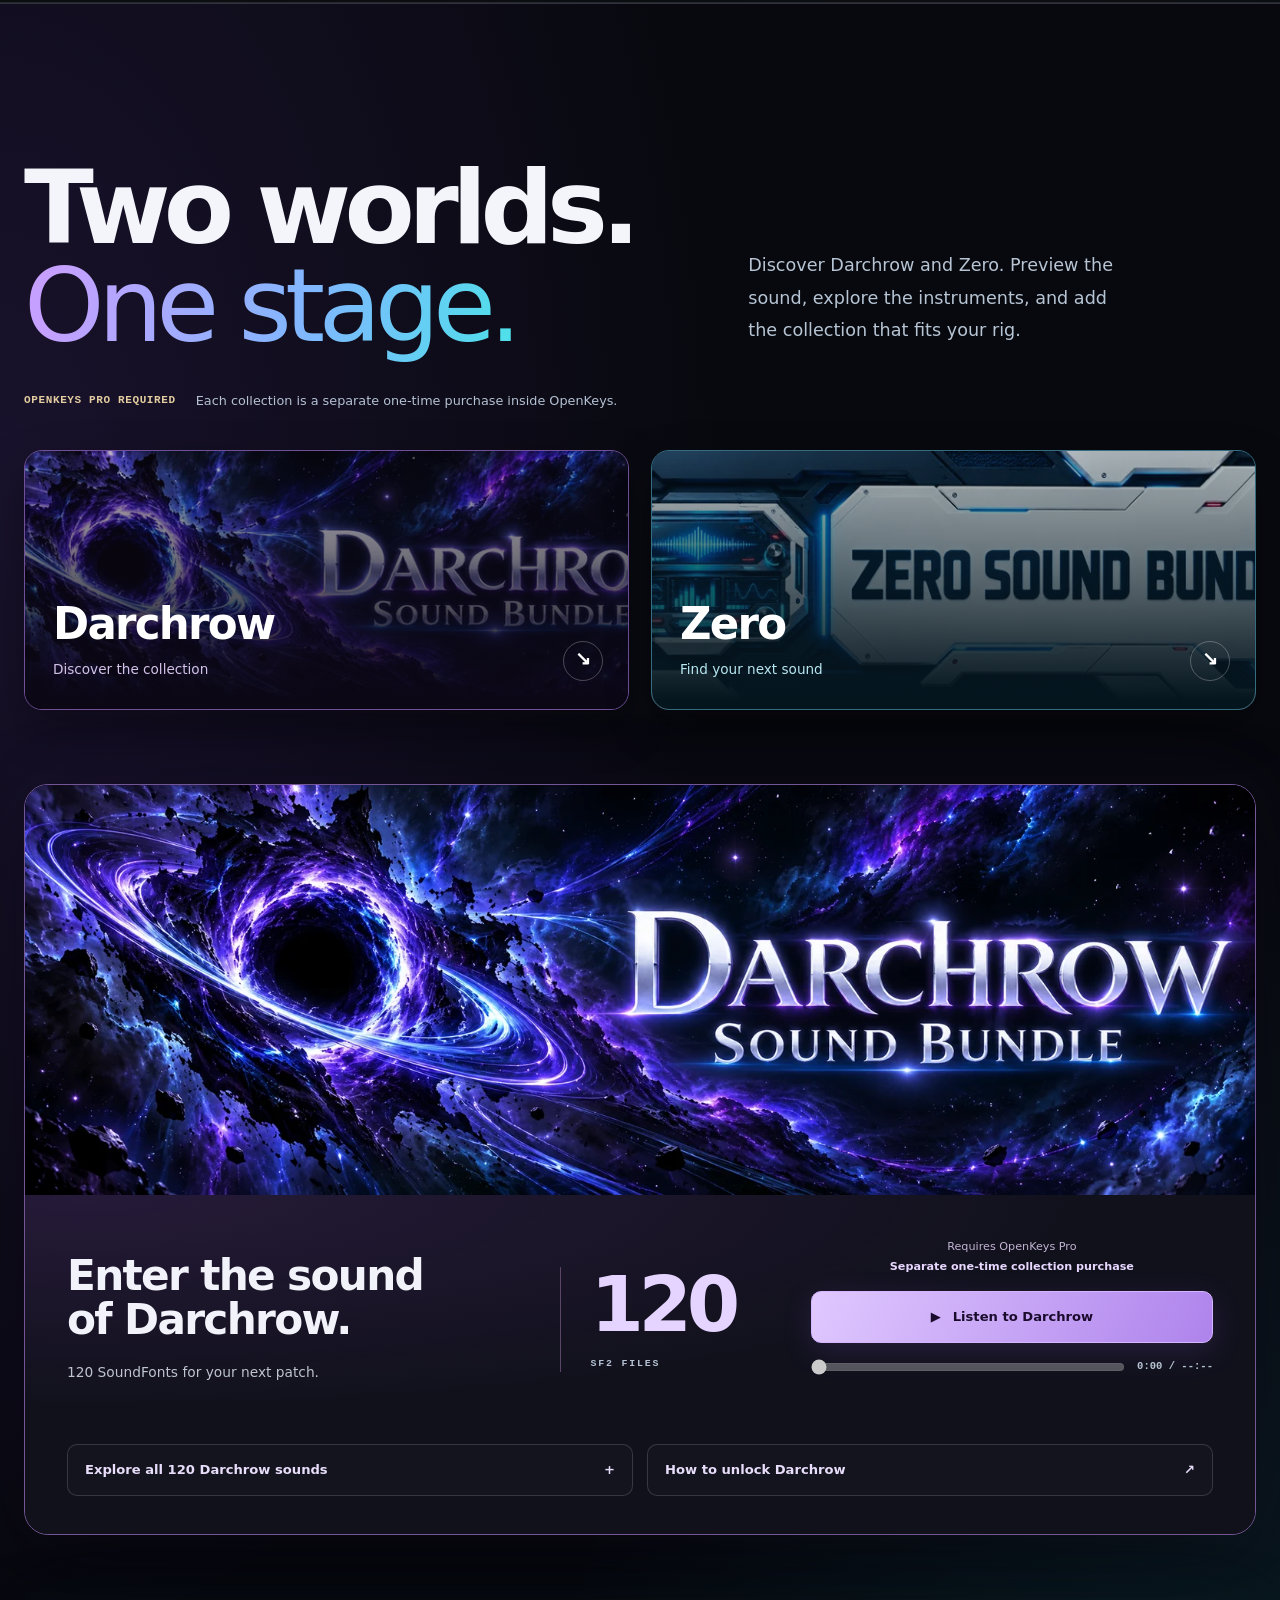
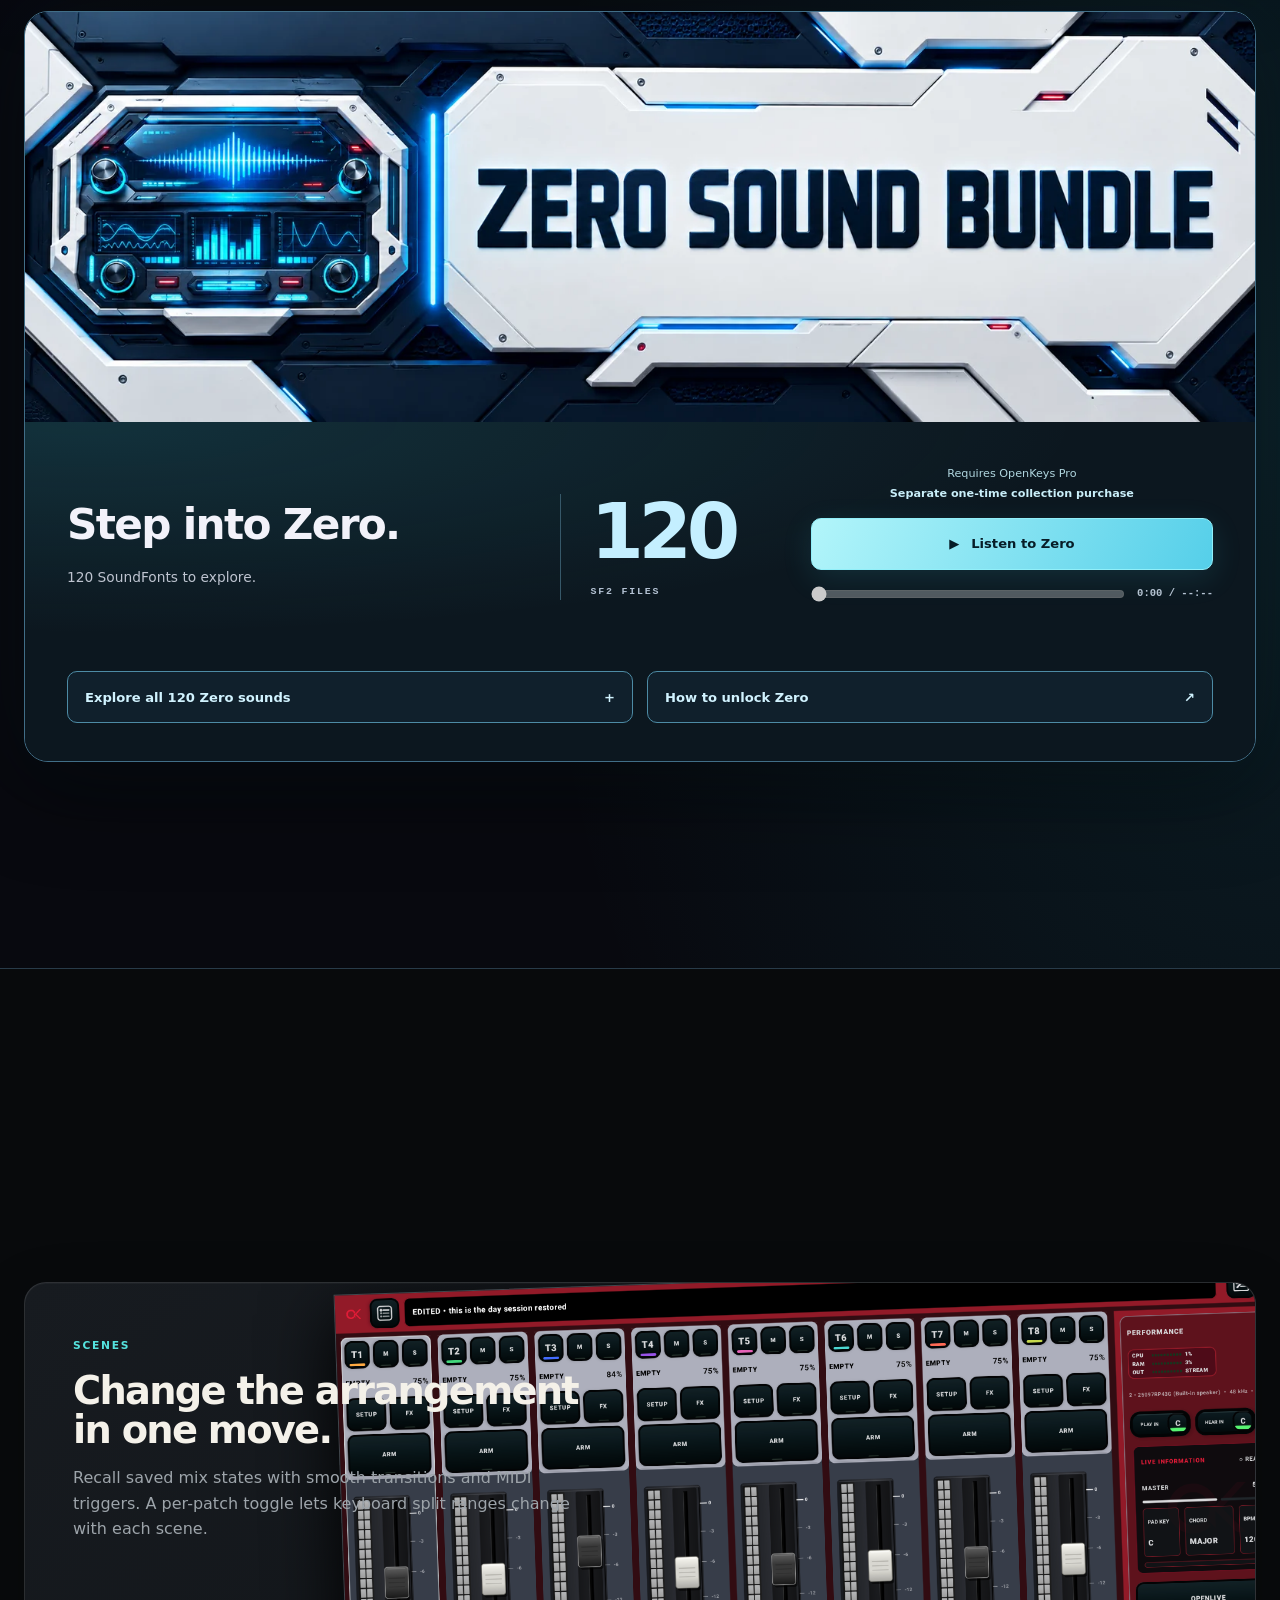
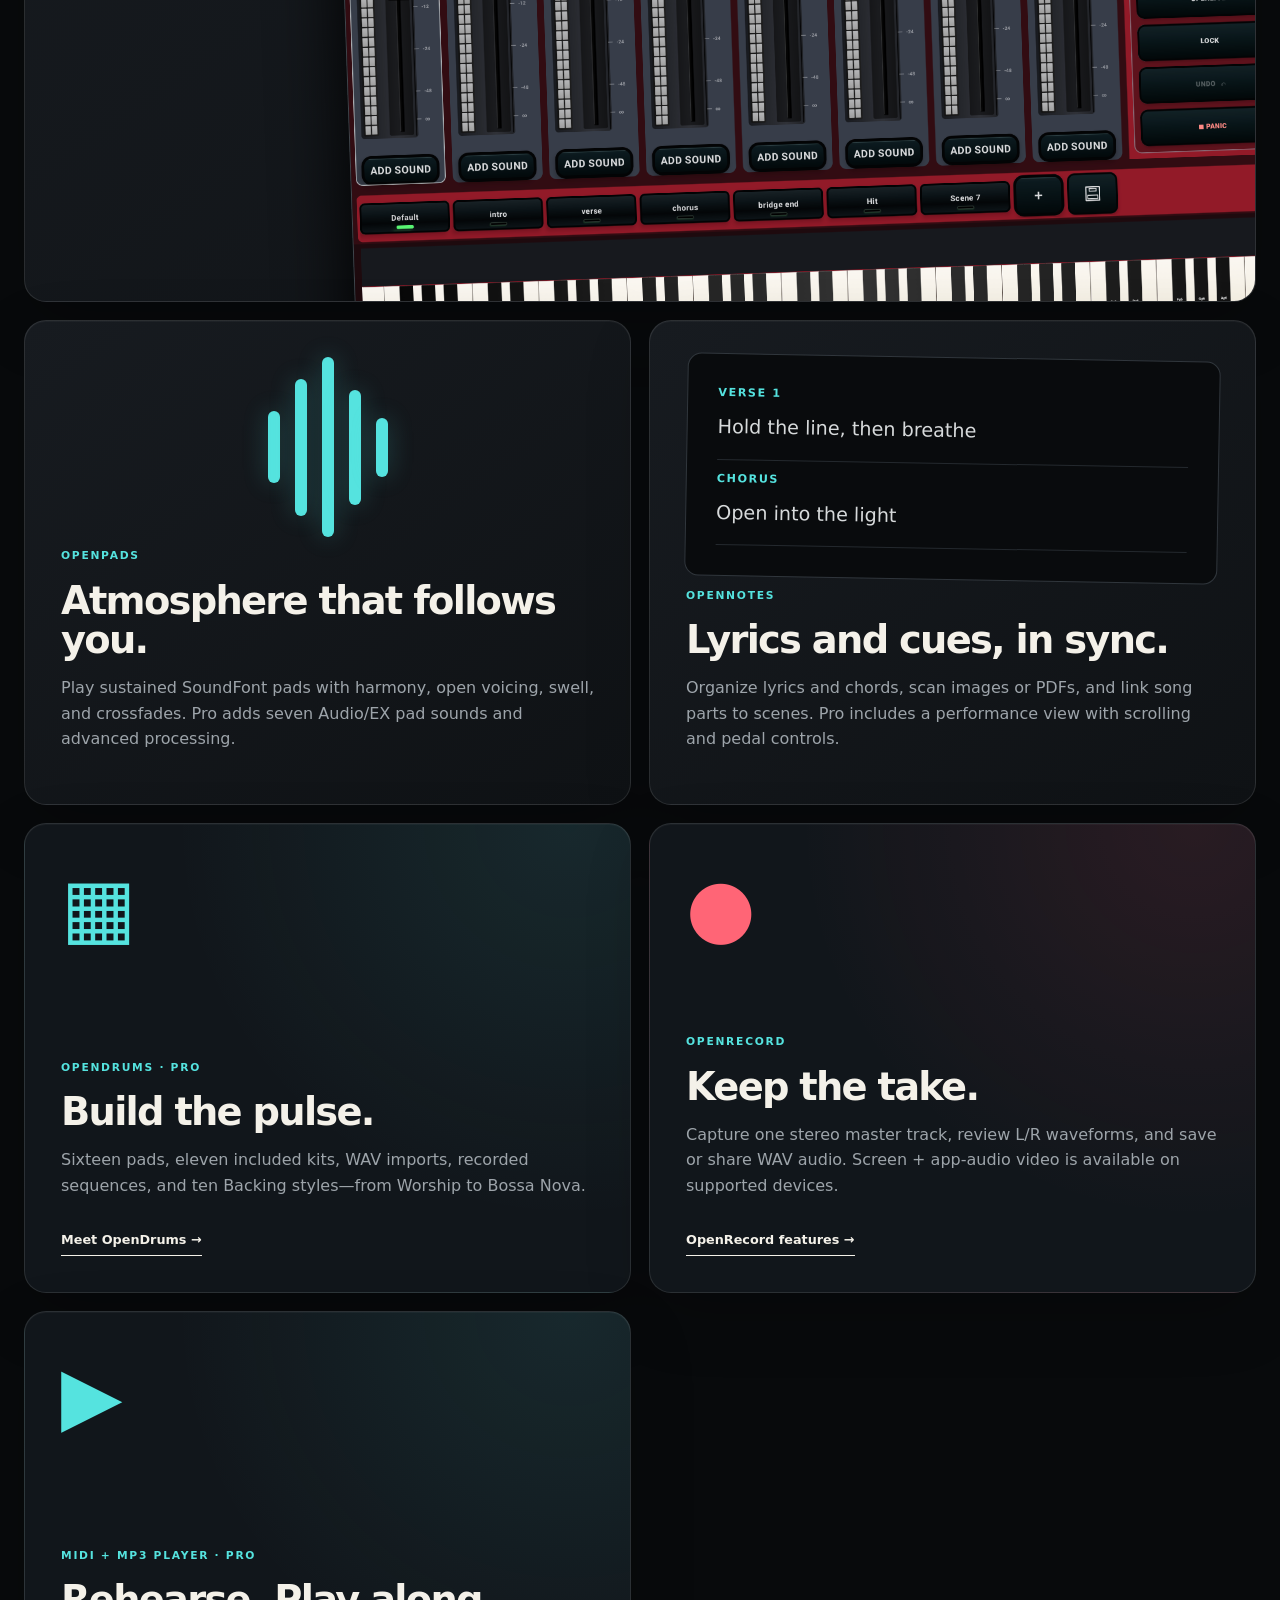
==== commit 7922cbf2: "Motion-driven homepage with app tour and fresh screenshots - Parallax hero with layered tablet, iPho" ====
--- a/output/openkeys-tutorial/index.html
+++ b/output/openkeys-tutorial/index.html
@@ -7,7 +7,7 @@
   <meta name="description" content="Build layered SoundFont patches with OpenKeys for Android, iPhone, and iPad.">
   <meta property="og:title" content="OpenKeys — Your live keyboard rig, organized">
   <meta property="og:description" content="Build the show. Shape every sound. Perform with confidence.">
-  <meta property="og:image" content="assets/screenshots/tablet/current-mixer.png">
+  <meta property="og:image" content="https://openkeys.pro/assets/tour/main-performance.jpg">
   <meta property="og:type" content="website">
   <meta property="og:url" content="https://openkeys.pro/">
   <meta name="twitter:card" content="summary_large_image">
@@ -16,7 +16,7 @@
   <link rel="icon" href="assets/openkeys-logo.png">
   <link rel="stylesheet" href="assets/css/landing.css"><link rel="stylesheet" href="assets/css/features.css?v=151-brief"><link rel="stylesheet" href="assets/css/collections.css?v=2">
   <script type="application/ld+json">{"@context":"https://schema.org","@type":"SoftwareApplication","name":"OpenKeys","applicationCategory":"MultimediaApplication","operatingSystem":"Android","description":"A live-performance workspace for keyboard players and MIDI musicians.","downloadUrl":"https://play.google.com/store/apps/details?id=com.djh.openkeys"}</script>
-<noscript><style>.signature-collections .reveal{opacity:1;transform:none}</style></noscript><link rel="stylesheet" href="assets/css/polish.css?v=1">
+<noscript><style>.signature-collections .reveal{opacity:1;transform:none}</style></noscript><link rel="stylesheet" href="assets/css/polish.css?v=1"><link rel="stylesheet" href="assets/css/motion.css?v=1">
   <style>
     .ios-preview-grid { align-items: center; }
     .ios-preview-grid .app-frame { min-width: 0; }
@@ -26,6 +26,7 @@
 </head>
 <body>
   <a class="skip-link" href="#main">Skip to content</a>
+  <div class="scroll-progress" aria-hidden="true"></div>
   <header class="site-header" data-header>
     <a class="wordmark" href="#top" aria-label="OpenKeys home"><img src="assets/openkeys-logo.png" alt=""><span>OPENKEYS</span></a>
     <button class="nav-toggle" type="button" aria-expanded="false" aria-controls="site-nav">Menu</button>
@@ -43,24 +44,52 @@
         <div class="hero-actions"><a class="button primary" href="https://play.google.com/store/apps/details?id=com.djh.openkeys" target="_blank" rel="noopener noreferrer"><span class="play-mark" aria-hidden="true">▶</span> Get it on Google Play <span>↗</span></a><a class="button ghost" href="manual.html">Setup guides</a><a class="button ghost" href="#ios">iPhone &amp; iPad preview</a></div>
         <div class="hero-proof" aria-label="Highlights"><span><b>8 full tracks</b> + 4 experimental Lite Tracks</span><span><b>USB + Bluetooth</b> MIDI</span><span><b>Phone + tablet</b> ready</span></div>
       </div>
-      <div class="hero-visual reveal" data-delay="1">
+      <div class="hero-visual reveal" data-delay="1" data-tilt>
         <div class="visual-glow"></div>
-        <div class="app-frame"><div class="frame-bar"><span></span><span></span><span></span><b>LIVE MIXER</b></div><img src="assets/screenshots/tablet/current-mixer.png" alt="OpenKeys live mixer with layered sounds and performance controls"></div>
+        <div class="hero-stack">
+          <div class="app-frame hero-main" data-depth="12"><div class="frame-bar"><span></span><span></span><span></span><b>LIVE PERFORMANCE</b></div><img src="assets/tour/main-performance.jpg" srcset="assets/tour/main-performance-760.jpg 760w, assets/tour/main-performance.jpg 1400w" sizes="(max-width:980px) 92vw, 760px" width="1400" height="934" fetchpriority="high" alt="OpenKeys performance screen with six track faders, OpenPads, scene buttons and a full keyboard"></div>
+          <figure class="float-card float-pads" data-depth="34"><img src="assets/tour/openpads-full-760.jpg" width="760" height="507" alt="" loading="lazy"><figcaption><i></i>OpenPads</figcaption></figure>
+          <figure class="float-card float-phone" data-depth="56"><img src="assets/tour/iphone-1-keyboard.jpg" width="1300" height="598" alt="" loading="lazy"><figcaption><i></i>iPhone</figcaption></figure>
+          <span class="float-chip chip-scene" data-depth="44" aria-hidden="true"><b></b>Scene 5 · Active</span>
+          <span class="float-chip chip-engine" data-depth="24" aria-hidden="true">64-frame native engine</span>
+        </div>
 
       </div>
       <a class="scroll-cue" href="#workflow" aria-label="Continue to workflow"><span></span>Explore the rig</a>
     </section>
     <section class="marquee" aria-label="OpenKeys capabilities"><div><span>SETLISTS</span><i>◆</i><span>PATCHES</span><i>◆</i><span>SCENES</span><i>◆</i><span>OPENPADS</span><i>◆</i><span>OPENNOTES</span><i>◆</i><span>OPENDRUMS</span><i>◆</i><span>OPENRECORD</span><i>◆</i><span>MIDI + MP3</span><i>◆</i><span>SOUNDFONTS</span><i>◆</i><span>SETLISTS</span><i>◆</i></div></section>
+    <section class="tour" id="tour" aria-labelledby="tour-title">
+      <div class="tour-pin">
+        <div class="tour-head">
+          <span class="eyebrow"><i></i> Inside the app</span>
+          <h2 id="tour-title">Take the tour.<br><em>Every screen, built for the stage.</em></h2>
+          <div class="tour-progress" aria-hidden="true"><b></b></div>
+        </div>
+        <div class="tour-track">
+          <figure class="tour-slide" data-index="01"><div class="tour-shot"><img src="assets/tour/main-performance.jpg" srcset="assets/tour/main-performance-760.jpg 760w, assets/tour/main-performance.jpg 1400w" sizes="(max-width:760px) 86vw, 62vw" width="1400" height="934" loading="lazy" alt="OpenKeys Perform screen"></div><figcaption><span>01 · Perform</span><h3>The whole rig on one screen.</h3><p>Faders, mute and solo, OpenPads, scenes and a full keyboard — everything a set needs, within reach.</p></figcaption></figure>
+          <figure class="tour-slide" data-index="02"><div class="tour-shot"><img src="assets/tour/openlive-full.jpg" srcset="assets/tour/openlive-full-760.jpg 760w, assets/tour/openlive-full.jpg 1400w" sizes="(max-width:760px) 86vw, 62vw" width="1400" height="934" loading="lazy" alt="OpenKeys OpenLive screen"></div><figcaption><span>02 · OpenLive</span><h3>Scenes, patches and pads together.</h3><p>A stage view built for the song: tap a scene, jump a patch, hold a pad chord.</p></figcaption></figure>
+          <figure class="tour-slide" data-index="03"><div class="tour-shot"><img src="assets/tour/openpads-full.jpg" srcset="assets/tour/openpads-full-760.jpg 760w, assets/tour/openpads-full.jpg 1400w" sizes="(max-width:760px) 86vw, 62vw" width="1400" height="934" loading="lazy" alt="OpenKeys OpenPads screen"></div><figcaption><span>03 · OpenPads</span><h3>Atmosphere under every chord.</h3><p>Sustained SoundFont pads in any key, with latch and release for seamless transitions.</p></figcaption></figure>
+          <figure class="tour-slide" data-index="04"><div class="tour-shot"><img src="assets/tour/opendrums-full.jpg" srcset="assets/tour/opendrums-full-760.jpg 760w, assets/tour/opendrums-full.jpg 1400w" sizes="(max-width:760px) 86vw, 62vw" width="1400" height="934" loading="lazy" alt="OpenKeys OpenDrums screen"></div><figcaption><span>04 · OpenDrums</span><h3>Twelve pads. Eleven kits.</h3><p>Build the pulse with included kits, imported WAVs and groove controls.</p></figcaption></figure>
+          <figure class="tour-slide" data-index="05"><div class="tour-shot"><img src="assets/tour/track-effects.jpg" srcset="assets/tour/track-effects-760.jpg 760w, assets/tour/track-effects.jpg 1400w" sizes="(max-width:760px) 86vw, 62vw" width="1400" height="934" loading="lazy" alt="OpenKeys Sound design screen"></div><figcaption><span>05 · Sound design</span><h3>An effect chain per layer.</h3><p>Shape each track with its own signal chain, FX returns and OpenSky.</p></figcaption></figure>
+          <figure class="tour-slide" data-index="06"><div class="tour-shot"><img src="assets/tour/track-performance.jpg" srcset="assets/tour/track-performance-760.jpg 760w, assets/tour/track-performance.jpg 1400w" sizes="(max-width:760px) 86vw, 62vw" width="1400" height="934" loading="lazy" alt="OpenKeys Performance screen"></div><figcaption><span>06 · Performance</span><h3>Chords, arps and steps.</h3><p>Chord triggers, arpeggiator, gate, latch and a step sequencer per track.</p></figcaption></figure>
+          <figure class="tour-slide" data-index="07"><div class="tour-shot"><img src="assets/tour/opennote.jpg" srcset="assets/tour/opennote-760.jpg 760w, assets/tour/opennote.jpg 1400w" sizes="(max-width:760px) 86vw, 62vw" width="1400" height="934" loading="lazy" alt="OpenKeys OpenNotes screen"></div><figcaption><span>07 · OpenNotes</span><h3>Lyrics and cues, in sync.</h3><p>Write sections and song controls next to the music you're playing.</p></figcaption></figure>
+          <figure class="tour-slide" data-index="08"><div class="tour-shot"><img src="assets/tour/record-studio.jpg" srcset="assets/tour/record-studio-760.jpg 760w, assets/tour/record-studio.jpg 1400w" sizes="(max-width:760px) 86vw, 62vw" width="1400" height="934" loading="lazy" alt="OpenKeys OpenRecord screen"></div><figcaption><span>08 · OpenRecord</span><h3>Keep the take.</h3><p>Capture a 48 kHz stereo master, MIDI or video straight from the rig.</p></figcaption></figure>
+          <figure class="tour-slide" data-index="09"><div class="tour-shot"><img src="assets/tour/sound-library.jpg" srcset="assets/tour/sound-library-760.jpg 760w, assets/tour/sound-library.jpg 1400w" sizes="(max-width:760px) 86vw, 62vw" width="1400" height="934" loading="lazy" alt="OpenKeys SF2 Library screen"></div><figcaption><span>09 · SF2 Library</span><h3>Your SoundFonts, organized.</h3><p>Import SF2s, browse Essentials and add the collections that fit your sound.</p></figcaption></figure>
+          <figure class="tour-slide" data-index="10"><div class="tour-shot"><img src="assets/tour/setlists.jpg" srcset="assets/tour/setlists-760.jpg 760w, assets/tour/setlists.jpg 1400w" sizes="(max-width:760px) 86vw, 62vw" width="1400" height="934" loading="lazy" alt="OpenKeys Setlists screen"></div><figcaption><span>10 · Setlists</span><h3>The show, in order.</h3><p>Patches arranged song by song, ready to import, export and open.</p></figcaption></figure>
+        </div>
+      </div>
+    </section>
     <section class="showcase section" id="ios" aria-labelledby="ios-title">
       <div class="showcase-grid ios-preview-grid">
-        <div class="showcase-copy">
+        <div class="showcase-copy reveal">
           <span class="eyebrow">iOS preview</span>
           <h2 id="ios-title">OpenKeys for iPhone and iPad</h2>
           <p>Take your setlist to rehearsal on iPhone or use the wider mixer on iPad to balance your sounds on stage. Use the SF2 Library to import and organize your SoundFonts.</p>
           <a class="button ghost" href="privacy.html">iOS privacy policy</a>
         </div>
-        <div class="app-frame">
-          <img src="[data-uri]" width="880" height="377" loading="lazy" alt="OpenKeys iOS performance workspace preview">
+        <div class="device-stage reveal" data-delay="1" data-tilt>
+          <div class="device ipad" data-depth="14"><div class="device-screen" data-cycle><img class="active" src="assets/tour/ipad-1-performance.jpg" width="1300" height="975" loading="lazy" alt="OpenKeys on iPad: eight-track performance mixer"><img src="assets/tour/ipad-3-sound-bundles.jpg" width="1300" height="975" loading="lazy" alt="OpenKeys on iPad: sound bundles"><img src="assets/tour/ipad-2-sound-library.jpg" width="1300" height="975" loading="lazy" alt="OpenKeys on iPad: SF2 library"></div></div>
+          <div class="device iphone" data-depth="40"><div class="device-screen" data-cycle><img class="active" src="assets/tour/iphone-2-mixer.jpg" width="1300" height="598" loading="lazy" alt="OpenKeys on iPhone: mixer"><img src="assets/tour/iphone-1-keyboard.jpg" width="1300" height="598" loading="lazy" alt="OpenKeys on iPhone: keyboard"><img src="assets/tour/iphone-3-sound-library.jpg" width="1300" height="598" loading="lazy" alt="OpenKeys on iPhone: SF2 library"></div></div>
         </div>
       </div>
     </section>
@@ -75,7 +104,7 @@
     </section>
     <section class="showcase section" id="features"><div class="showcase-grid">
       <div class="showcase-copy reveal"><h2>A mixer that thinks like a keyboard player.</h2><p>Every channel is a playable layer. Split the keyboard, transpose, shape velocity and sustain, then build a musical balance with effects that belong to the sound.</p><ul class="feature-list"><li><span>01</span>Mix eight full SoundFont tracks, with four optional Lite Tracks</li><li><span>02</span>Set key ranges, transpose, velocity, sustain, and pitch</li><li><span>03</span>Shape ADSR, filters, EQ, reverb, chorus, delay, and OpenSky</li></ul><a class="text-link" href="features.html#mixer">Mixer features <span>→</span></a><p class="capability-note">Experimental tracks 9–12 use basic playback, 32 voices each, and small SF2 files. Pro unlocks selected advanced tools.</p></div>
-      <figure class="screen-card reveal" data-delay="1"><img src="assets/screenshots/layer-effects.png" alt="OpenKeys layer sound and effects editor" loading="lazy"><figcaption>Sound and effects in one place.</figcaption></figure>
+      <figure class="screen-card reveal" data-delay="1"><img src="assets/tour/track-effects.jpg" width="1400" height="934" alt="OpenKeys layer sound and effects editor" loading="lazy"><figcaption>Sound and effects in one place.</figcaption></figure>
     </div></section>
     <section class="sound-library section" id="sounds">
       <div class="sound-library-heading reveal"><div><h2>Start with the essentials.<br><em>Find your signature sound.</em></h2></div><p>Grand and Pad, seven Essentials SF2s including Japzki Bells, and eleven OpenDrums kits are included with installation. Explore optional Aneira, TheRedPiano, Darchrow, and Zero collections inside the app.</p></div>
@@ -176,5 +205,6 @@
     <div class="footer-bottom"><span>© 2026 OpenKeys</span><a href="#top">Back to top ↑</a></div>
   </footer>
   <script src="assets/js/landing.js?v=collections1"></script>
+  <script src="assets/js/motion.js?v=1" defer></script>
 <script src="assets/js/collections.js?v=1" defer></script></body>
 </html>
--- a/output/openkeys-tutorial/assets/css/motion.css
+++ b/output/openkeys-tutorial/assets/css/motion.css
@@ -0,0 +1,128 @@
+/* OpenKeys motion layer — scroll-driven reveals, parallax hero, pinned tour, device stage. */
+:root{--ease-out:cubic-bezier(.16,1,.3,1);--ease-io:cubic-bezier(.65,0,.35,1);--glass:rgba(17,20,24,.62);--glass-line:rgba(255,255,255,.12)}
+
+/* Scroll progress */
+.scroll-progress{position:fixed;z-index:60;top:0;left:0;right:0;height:2px;transform-origin:0 50%;transform:scaleX(var(--progress,0));background:linear-gradient(90deg,var(--red),#ff8a5c 40%,var(--cyan));pointer-events:none}
+
+/* Richer reveals */
+.js-motion .reveal{opacity:0;transform:translate3d(0,40px,0) scale(.985);filter:blur(8px);transition:opacity 1s var(--ease-out),transform 1.1s var(--ease-out),filter 1s var(--ease-out)}
+.js-motion .reveal.visible{opacity:1;transform:none;filter:none}
+.js-motion .hero .reveal{filter:none;transition-duration:.7s}
+.js-motion .reveal[data-delay="1"]{transition-delay:.12s}
+.js-motion .reveal[data-delay="2"]{transition-delay:.24s}
+
+/* Split headline */
+.split-line{display:block;overflow:hidden;padding-bottom:.06em;margin-bottom:-.06em}
+.split-line>span{display:block;transform:translate3d(0,105%,0);transition:transform 1.15s var(--ease-out)}
+.split-ready .split-line>span{transform:none}
+.split-line:nth-child(2)>span{transition-delay:.1s}
+.split-line:nth-child(3)>span{transition-delay:.2s}
+
+/* Hero */
+.hero{isolation:isolate}
+.hero h1{font-size:clamp(3.3rem,5.9vw,6.4rem);text-wrap:balance}
+.hero:before{content:"";position:absolute;z-index:0;inset:-20%;pointer-events:none;background:conic-gradient(from var(--spin,0deg) at 70% 40%,rgba(229,55,79,.0),rgba(229,55,79,.16),rgba(85,227,223,.12),rgba(229,55,79,0) 60%);filter:blur(80px);animation:aurora 18s linear infinite}
+@property --spin{syntax:"<angle>";inherits:false;initial-value:0deg}
+@keyframes aurora{to{--spin:360deg}}
+.hero-visual{perspective:1400px}
+.hero-stack{position:relative;transform-style:preserve-3d;transform:rotateX(var(--rx,4deg)) rotateY(var(--ry,-8deg));transition:transform .9s var(--ease-out)}
+.hero-stack [data-depth]{transform:translate3d(var(--px,0),var(--py,0),calc(var(--d,0)*1px));transition:transform .9s var(--ease-out)}
+.hero-main{transform:none}
+.hero-main img{aspect-ratio:1400/934;width:100%;height:auto;object-fit:cover}
+.float-card{position:absolute;margin:0;padding:6px;border-radius:16px;background:linear-gradient(145deg,#2c3137,#0e1114);border:1px solid #454b52;box-shadow:0 30px 70px rgba(0,0,0,.65)}
+.float-card img{display:block;width:100%;height:auto;border-radius:11px}
+.float-card figcaption{position:absolute;left:14px;bottom:-14px;display:flex;align-items:center;gap:7px;padding:5px 11px;border-radius:999px;background:var(--glass);backdrop-filter:blur(14px);-webkit-backdrop-filter:blur(14px);border:1px solid var(--glass-line);font-size:.68rem;font-weight:800;letter-spacing:.12em;text-transform:uppercase}
+.float-card figcaption i{width:6px;height:6px;border-radius:50%;background:var(--cyan);box-shadow:0 0 10px var(--cyan)}
+.float-pads{width:38%;left:-9%;bottom:-12%;animation:bob 7s ease-in-out infinite}
+.float-phone{width:46%;right:-7%;top:-13%;animation:bob 8s ease-in-out -3s infinite}
+.float-chip{position:absolute;display:inline-flex;align-items:center;gap:8px;padding:8px 14px;border-radius:999px;background:var(--glass);backdrop-filter:blur(16px);-webkit-backdrop-filter:blur(16px);border:1px solid var(--glass-line);font-size:.72rem;font-weight:800;letter-spacing:.08em;white-space:nowrap;box-shadow:0 14px 40px rgba(0,0,0,.4)}
+.float-chip b{width:8px;height:8px;border-radius:50%;background:#5af07a;box-shadow:0 0 12px #5af07a;animation:pulse 1.8s ease-in-out infinite}
+.chip-scene{right:4%;bottom:-6%}
+.chip-engine{left:6%;top:-5%;color:var(--cyan)}
+@keyframes bob{0%,100%{translate:0 0}50%{translate:0 -12px}}
+@keyframes pulse{50%{opacity:.35;transform:scale(.8)}}
+
+/* Buttons */
+.button{transition:transform .4s var(--ease-out),box-shadow .4s var(--ease-out),background-color .3s}
+.button.primary{position:relative;overflow:hidden}
+.button.primary:after{content:"";position:absolute;inset:0;background:linear-gradient(110deg,transparent 30%,rgba(255,255,255,.45) 50%,transparent 70%);transform:translateX(-120%);transition:transform .9s var(--ease-out)}
+.button.primary:hover:after{transform:translateX(120%)}
+.button:hover{box-shadow:0 14px 36px rgba(85,227,223,.18)}
+
+/* Tour — pinned horizontal gallery */
+.tour{position:relative;height:calc(100vh + var(--tour-distance,2400px));background:radial-gradient(ellipse at 20% 0%,rgba(229,55,79,.10),transparent 50%),linear-gradient(#080a0c,#0b0e11)}
+.tour-pin{position:sticky;top:0;height:100vh;display:flex;flex-direction:column;justify-content:center;gap:clamp(18px,3.5vh,40px);overflow:hidden;padding:96px 0 32px}
+.tour-head{display:grid;grid-template-columns:1fr auto;align-items:end;gap:10px 40px;padding:0 max(24px,calc((100vw - var(--max))/2))}
+.tour-head .eyebrow{grid-column:1/-1}
+.tour-head h2{margin:0;font-size:clamp(2.3rem,4.6vw,4.4rem);line-height:.98}
+.tour-head h2 em{font-style:normal;color:#8e959b}
+.tour-progress{width:min(240px,30vw);height:3px;border-radius:3px;background:rgba(255,255,255,.1);overflow:hidden;margin-bottom:12px}
+.tour-progress b{display:block;height:100%;width:100%;transform-origin:0 50%;transform:scaleX(var(--tour,0));background:linear-gradient(90deg,var(--red),var(--cyan))}
+.tour-track{display:flex;gap:clamp(18px,2.4vw,36px);padding:0 max(24px,calc((100vw - var(--max))/2));width:max-content;will-change:transform;transform:translate3d(var(--tx,0),0,0)}
+.tour-slide{flex:0 0 auto;width:min(62vw,880px);margin:0;display:grid;gap:18px;opacity:.38;transform:scale(.94);transition:opacity .6s var(--ease-out),transform .8s var(--ease-out)}
+.tour-slide.is-active{opacity:1;transform:none}
+.tour-shot{position:relative;padding:7px;border-radius:20px;background:linear-gradient(145deg,#2f343a,#0e1114);border:1px solid #3e444b;box-shadow:0 40px 90px rgba(0,0,0,.6);overflow:hidden}
+.tour-shot:after{content:"";position:absolute;inset:0;border-radius:inherit;background:linear-gradient(120deg,rgba(255,255,255,.10),transparent 35%);pointer-events:none}
+.tour-shot img{display:block;width:100%;height:auto;max-height:46vh;object-fit:cover;object-position:top;border-radius:14px}
+.tour-slide figcaption{display:grid;grid-template-columns:minmax(150px,auto) 1fr;gap:4px 28px;align-items:baseline}
+.tour-slide figcaption span{grid-row:span 2;color:var(--cyan);font-size:.74rem;font-weight:900;letter-spacing:.16em;text-transform:uppercase}
+.tour-slide h3{margin:0;font-size:clamp(1.25rem,2vw,1.7rem);line-height:1.15}
+.tour-slide p{margin:0;color:var(--muted);max-width:52ch}
+
+/* Device stage (iOS section) */
+.showcase .button.ghost{color:#0b0d0f;border-color:rgba(11,13,15,.28);background:transparent}
+.showcase .button.ghost:hover{border-color:#0b0d0f;box-shadow:0 12px 30px rgba(0,0,0,.12)}
+.showcase .eyebrow{color:#167c7a}
+.device-stage{position:relative;aspect-ratio:1/.8;perspective:1400px}
+.device-stage .device{transition:transform .9s var(--ease-out)}
+.device-stage [data-depth]{transform:translate3d(var(--px,0),var(--py,0),0) rotateY(var(--ry,-10deg)) rotateX(var(--rx,4deg))}
+.device{position:absolute;background:#050607;border:1px solid #3b4047;box-shadow:0 0 0 2px #15181c,0 50px 110px rgba(0,0,0,.7)}
+.device.ipad{z-index:1;width:84%;left:0;top:0;padding:14px;border-radius:30px}
+.device.iphone{z-index:2;width:60%;right:0;bottom:2%;padding:9px 14px;border-radius:30px}
+.device-screen{position:relative;overflow:hidden;border-radius:16px;background:#000}
+.device.iphone .device-screen{border-radius:20px}
+.device-screen img{display:block;width:100%;height:auto;transition:opacity 1.1s var(--ease-io),transform 6s linear;transform:scale(1.04)}
+.device-screen img:not(:first-child){position:absolute;inset:0;height:100%;object-fit:cover}
+.device-screen img:not(.active){opacity:0}
+.device-screen img.active{transform:scale(1)}
+
+/* Screen card / features parallax + spotlight */
+.screen-card{overflow:hidden}
+.screen-card img{transform:translate3d(0,var(--par,0),0) scale(1.08);transition:transform .2s linear}
+.feature-card{position:relative;transition:transform .5s var(--ease-out),border-color .4s}
+.feature-card:before{content:"";position:absolute;inset:0;border-radius:inherit;pointer-events:none;opacity:0;transition:opacity .4s;background:radial-gradient(420px circle at var(--mx,50%) var(--my,50%),rgba(85,227,223,.12),transparent 45%)}
+.feature-card:hover:before{opacity:1}
+.feature-card:hover{transform:translateY(-4px)}
+
+/* Marquee follows scroll velocity */
+.marquee div{animation-duration:var(--marquee-speed,26s)}
+
+@media(max-width:980px){
+  .float-pads{left:-2%;bottom:-10%;width:40%}
+  .float-phone{right:-2%;top:-10%}
+  .chip-engine{display:none}
+  .device-stage{min-height:0;aspect-ratio:1.15;margin-top:30px}
+}
+@media(max-width:760px),(prefers-reduced-motion:reduce){
+  .tour{height:auto;padding:90px 0 60px}
+  .tour-pin{position:static;height:auto;padding:0;overflow:visible}
+  .tour-head{grid-template-columns:1fr}
+  .tour-progress{display:none}
+  .tour-track{width:auto;transform:none!important;overflow-x:auto;scroll-snap-type:x mandatory;padding-bottom:16px;scrollbar-width:none;-webkit-overflow-scrolling:touch}
+  .tour-track::-webkit-scrollbar{display:none}
+  .tour-slide{width:86vw;scroll-snap-align:center;opacity:1;transform:none}
+  .tour-slide figcaption{grid-template-columns:1fr}
+  .tour-slide figcaption span{grid-row:auto}
+  .tour-shot img{max-height:none}
+}
+@media(max-width:650px){
+  .float-chip{display:none}
+  .float-card figcaption{font-size:.6rem;padding:4px 9px}
+  .float-phone{width:48%;top:-14%}
+}
+@media(prefers-reduced-motion:reduce){
+  .hero:before,.float-card,.float-chip b,.marquee div{animation:none}
+  .js-motion .reveal,.split-line>span{opacity:1;transform:none;filter:none;transition:none}
+  .hero-stack,.hero-stack [data-depth],.device-stage [data-depth],.screen-card img{transition:none}
+  .device-screen img{transition:none}
+}
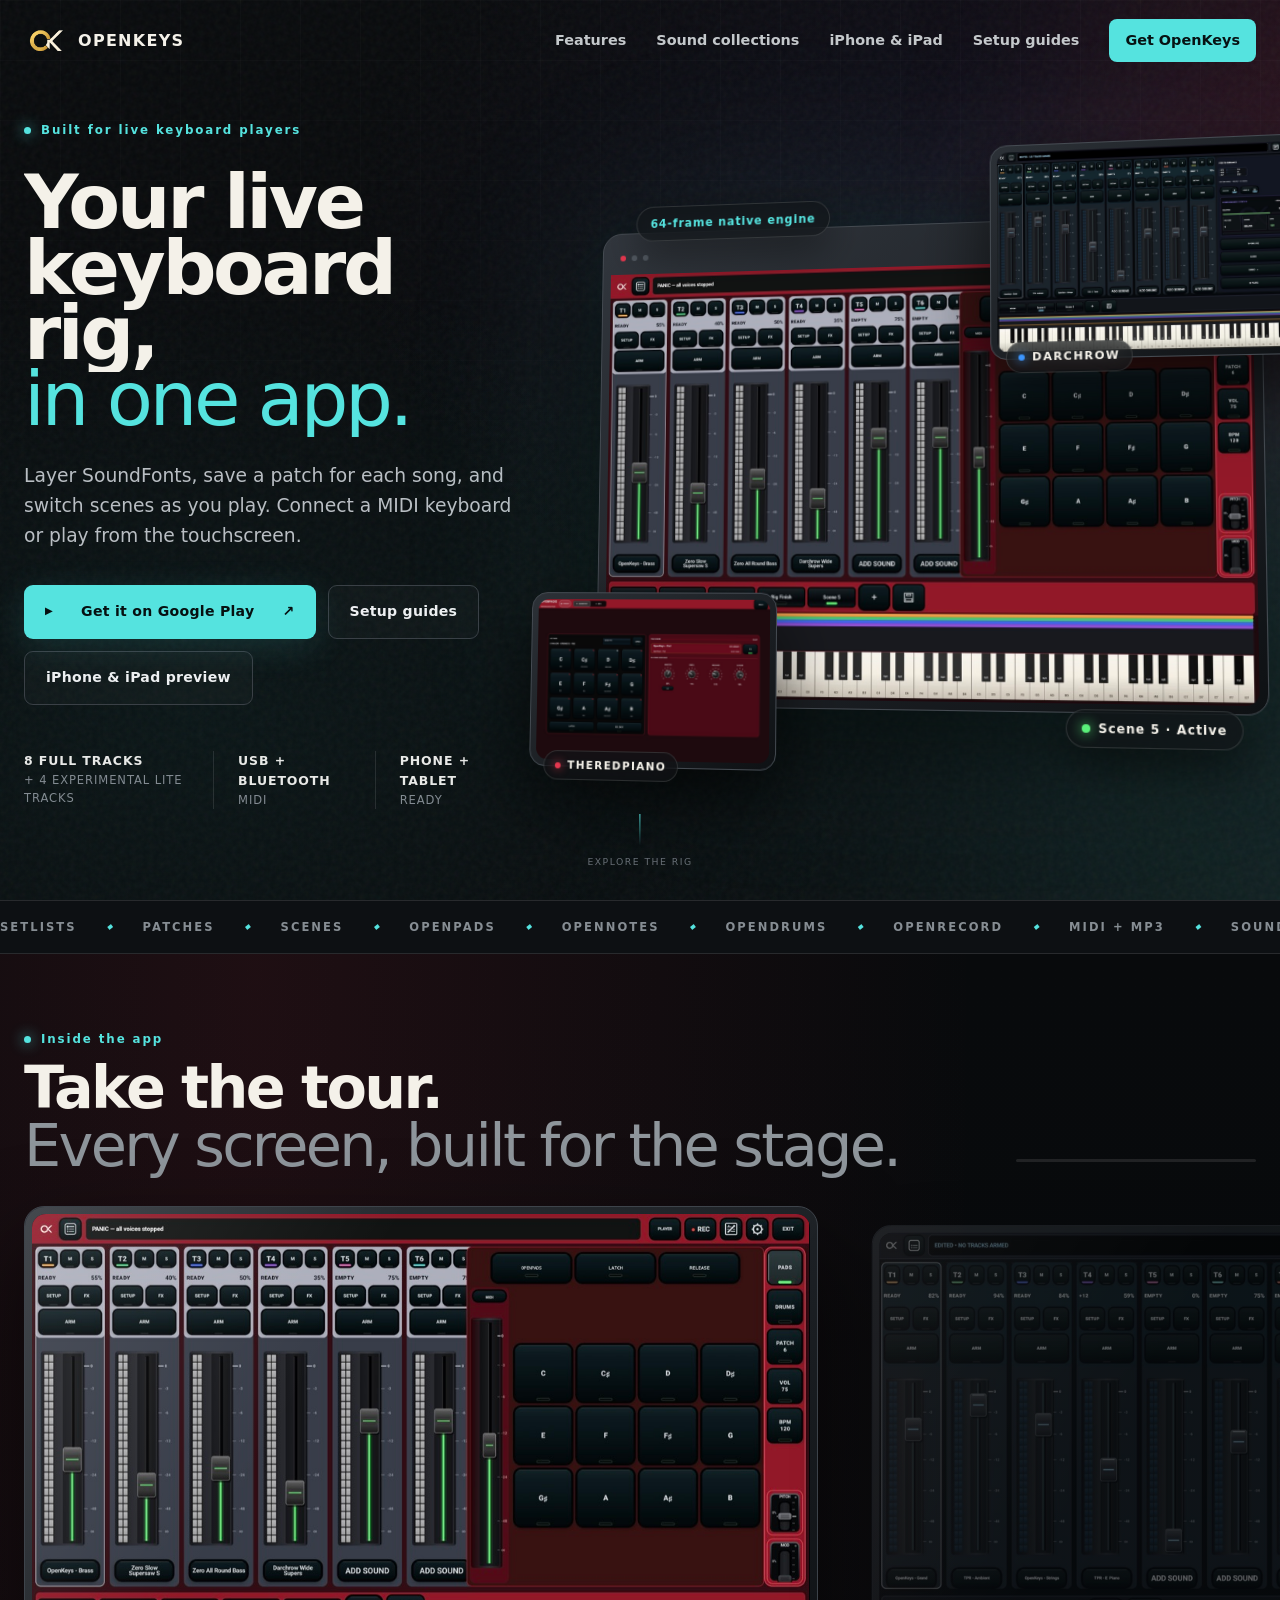
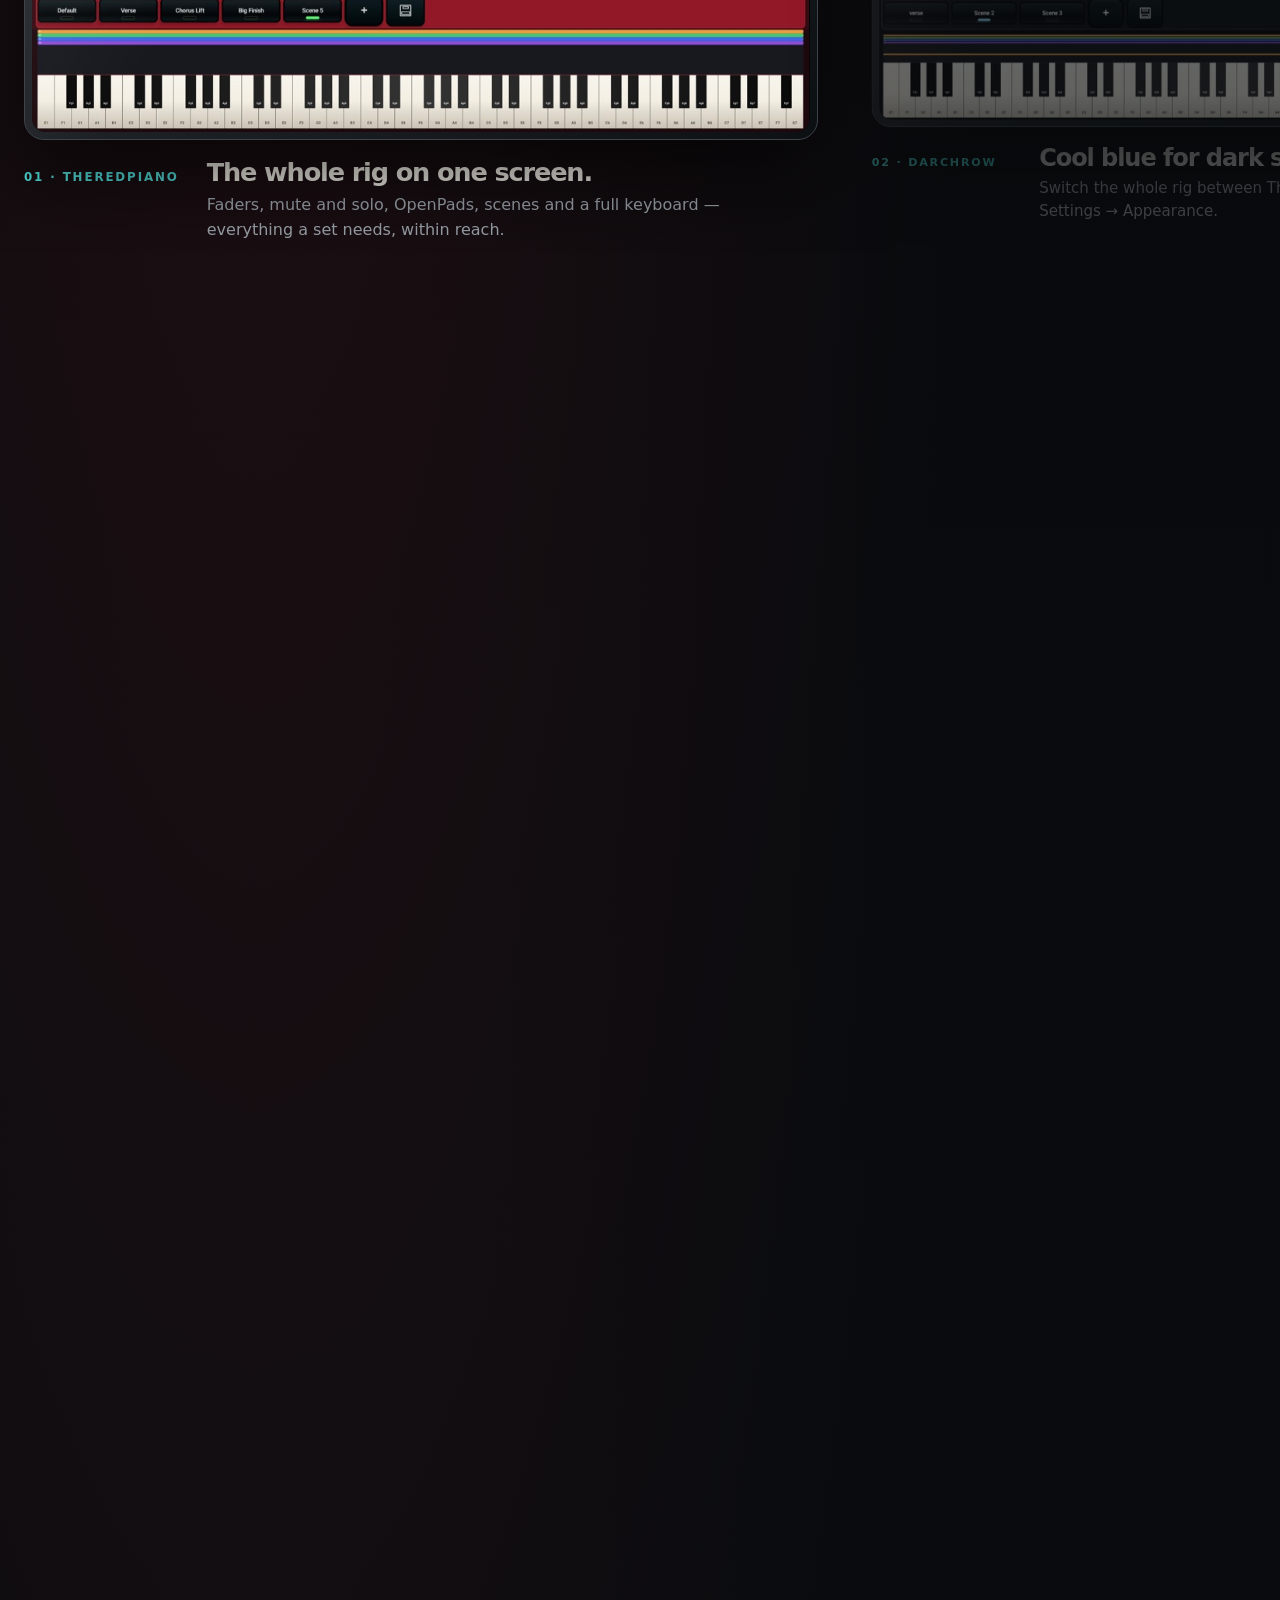
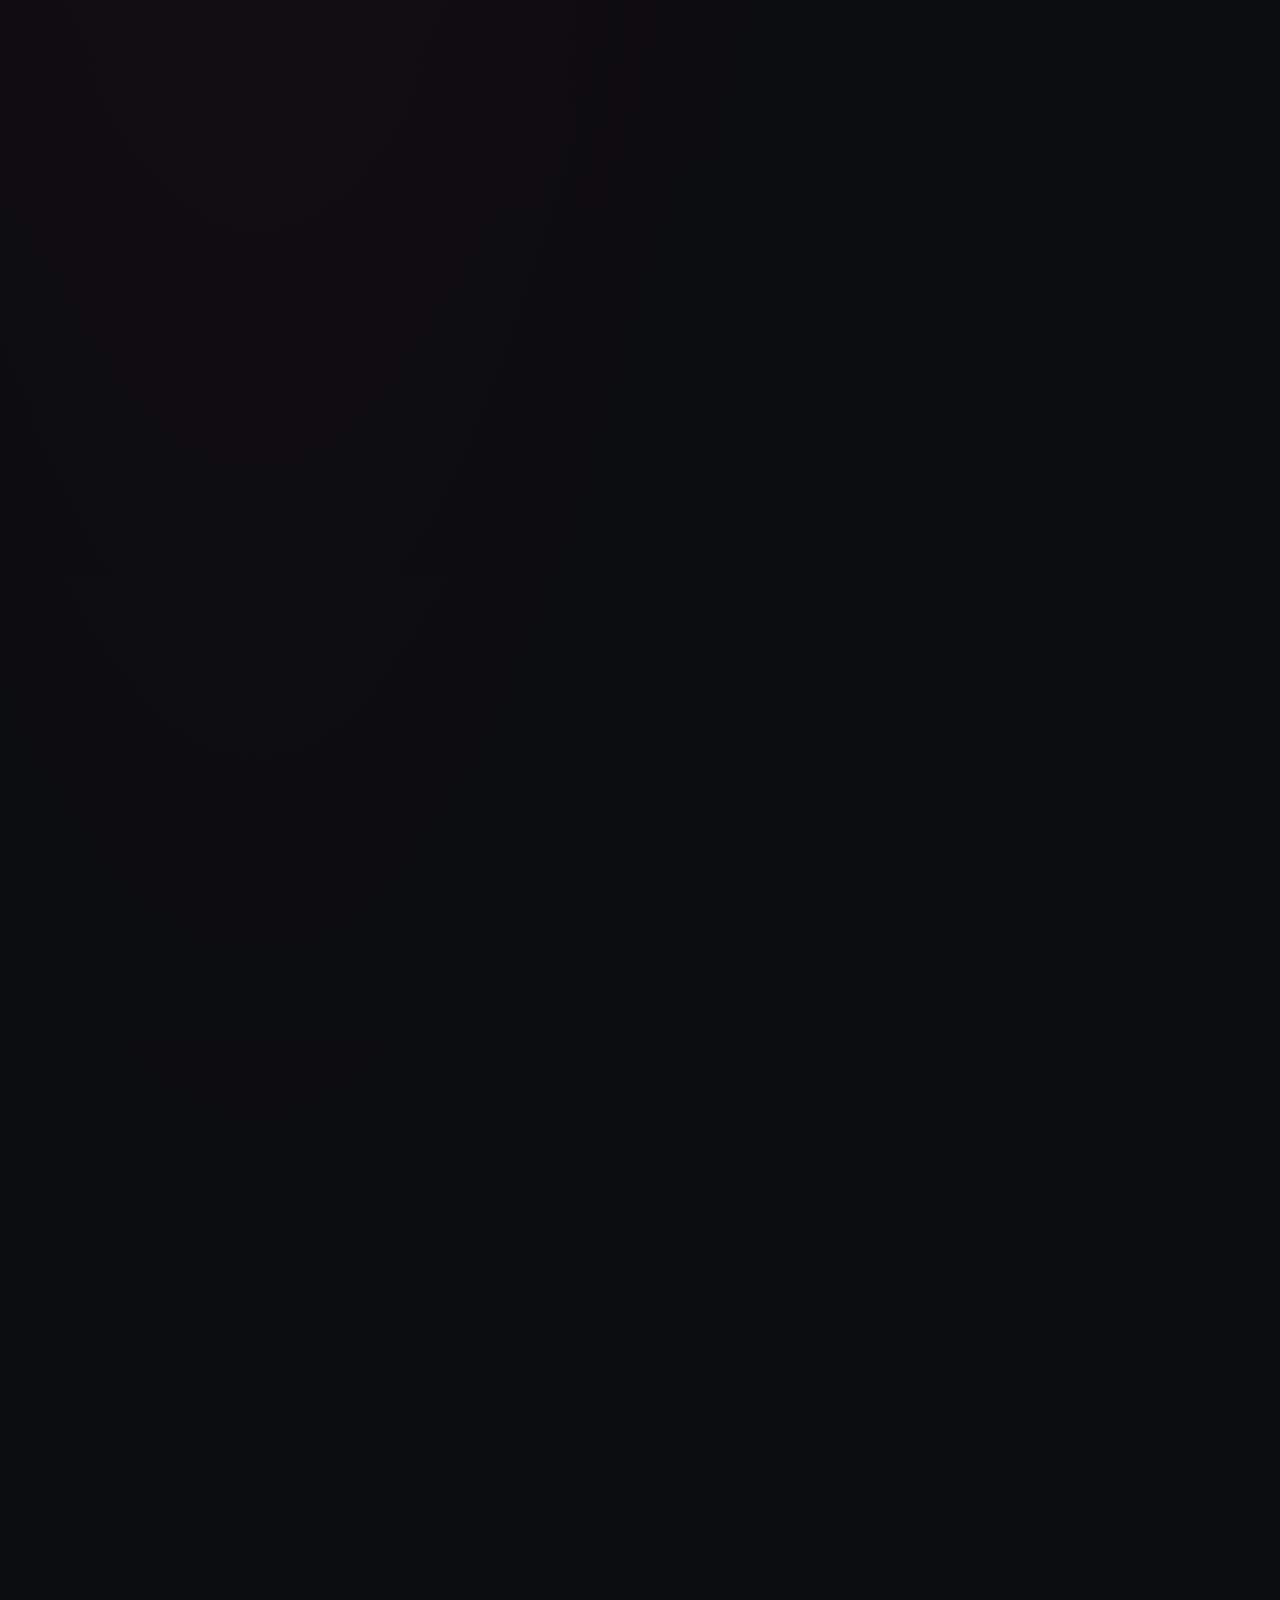
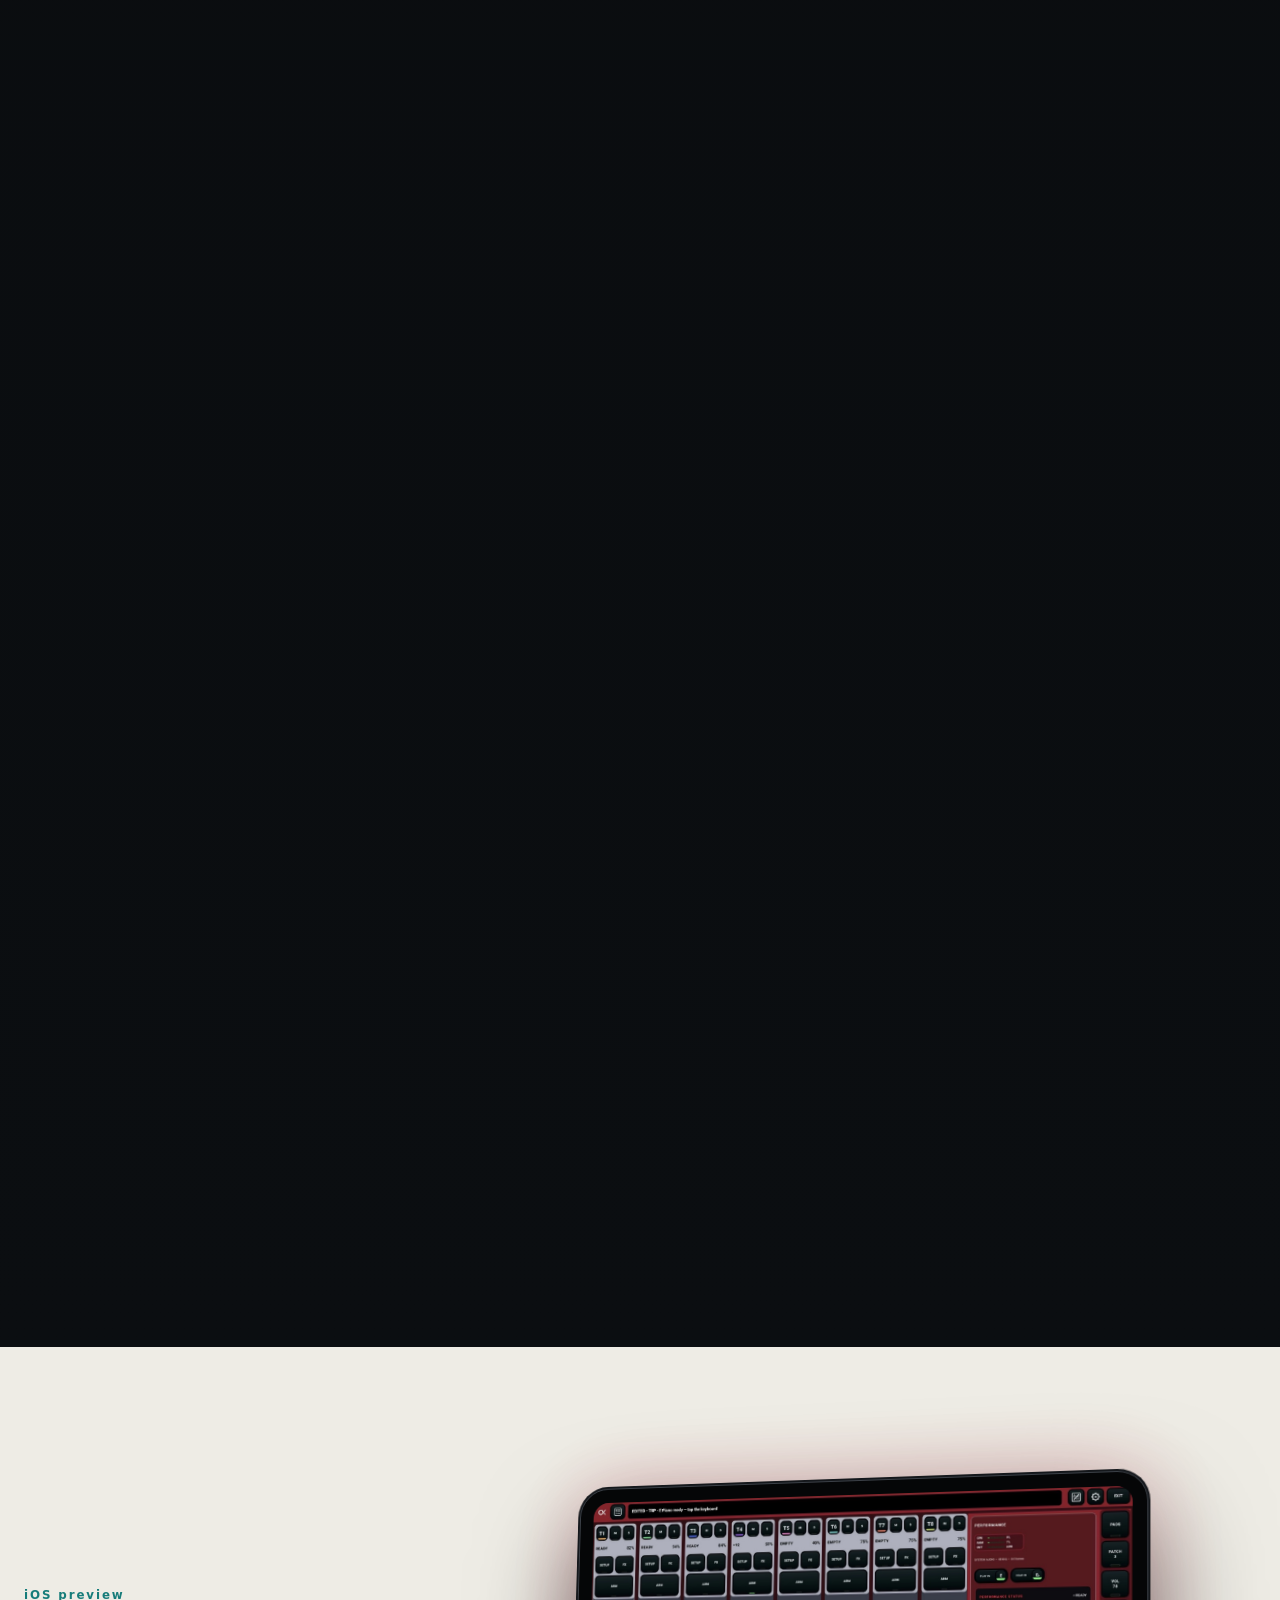
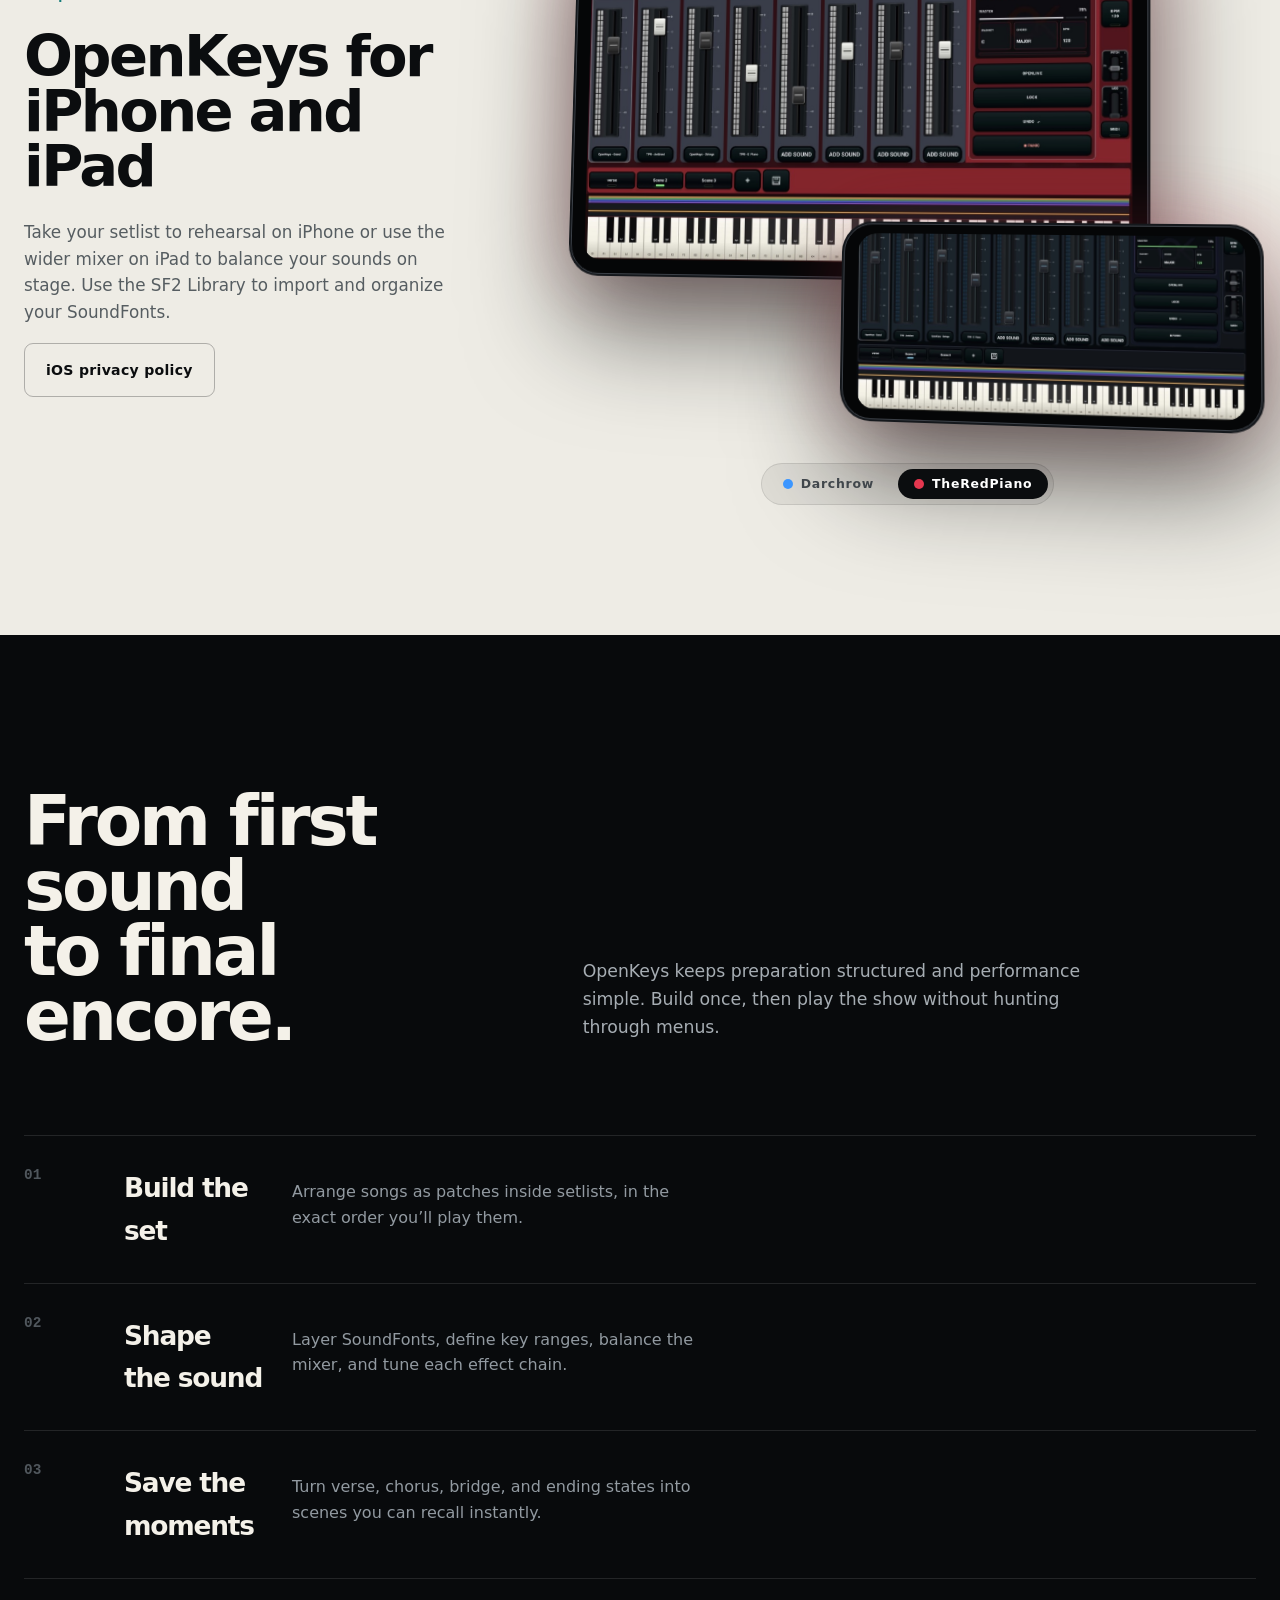
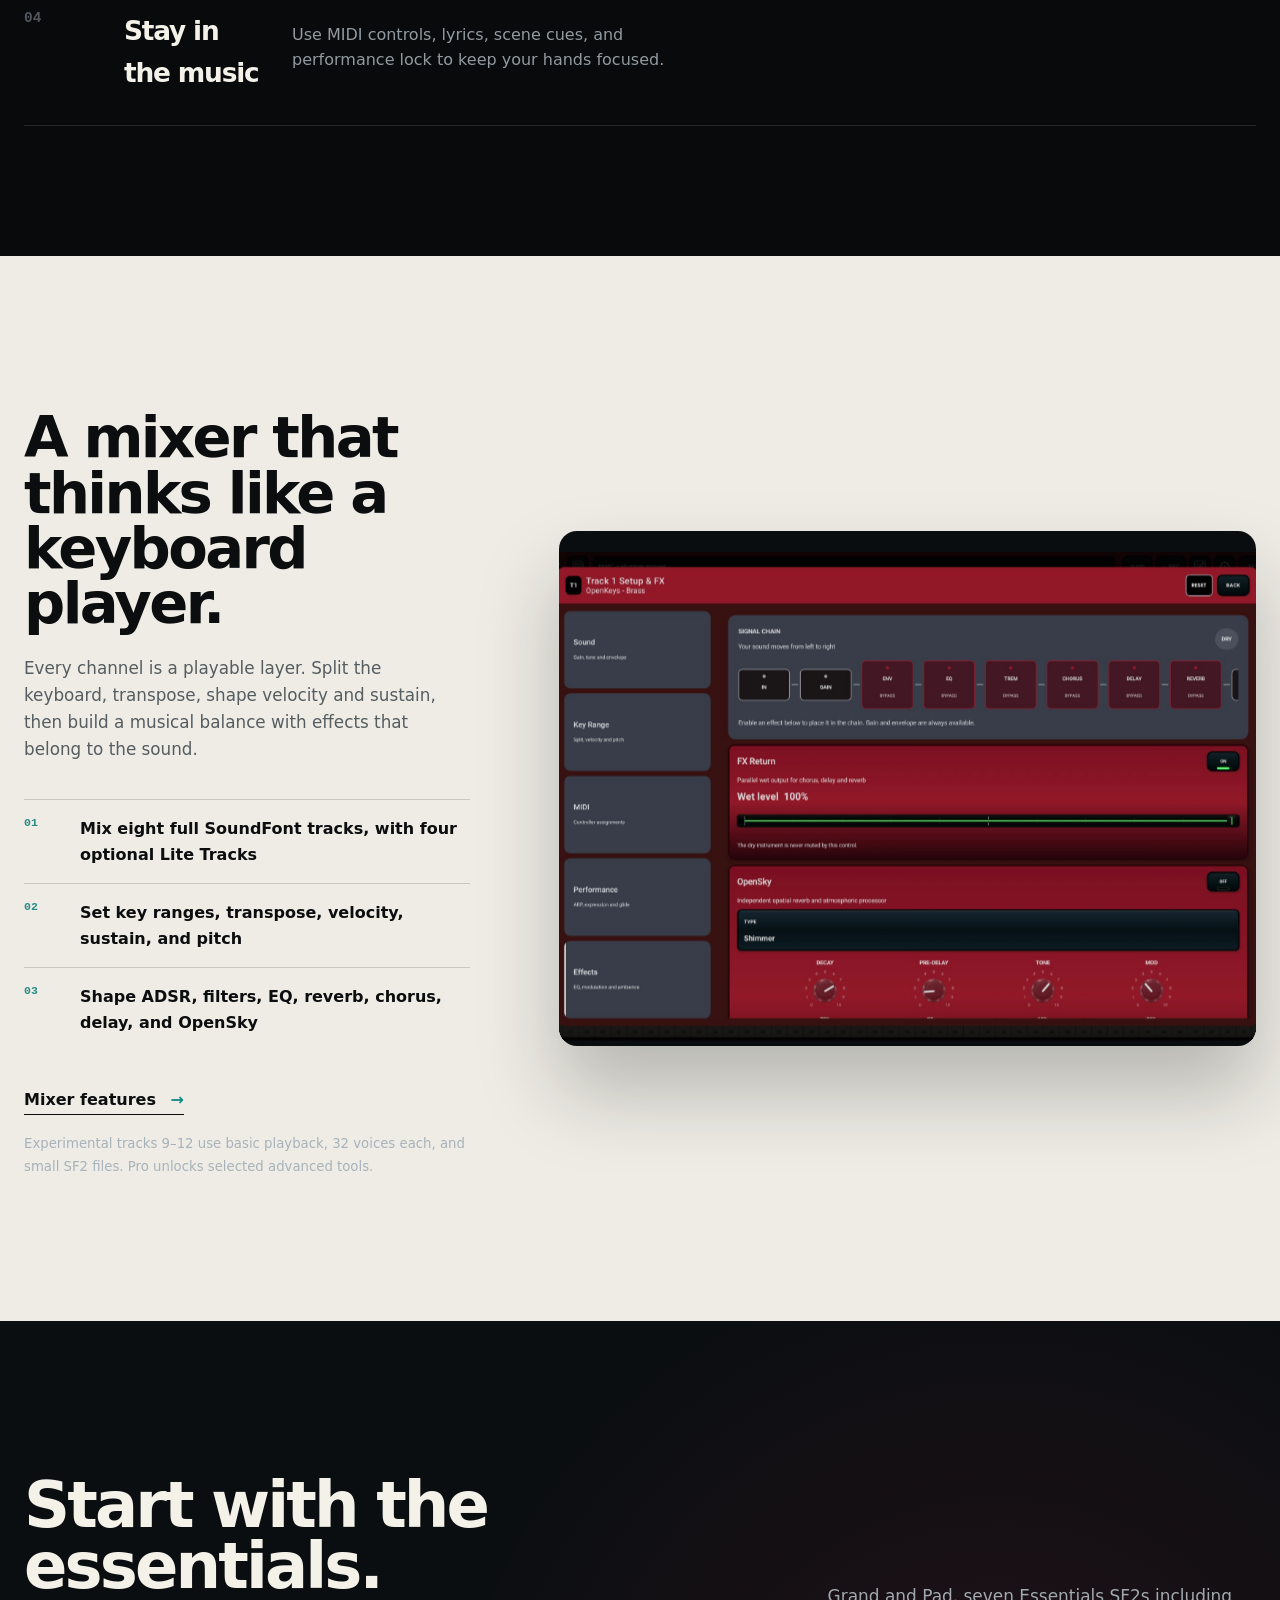
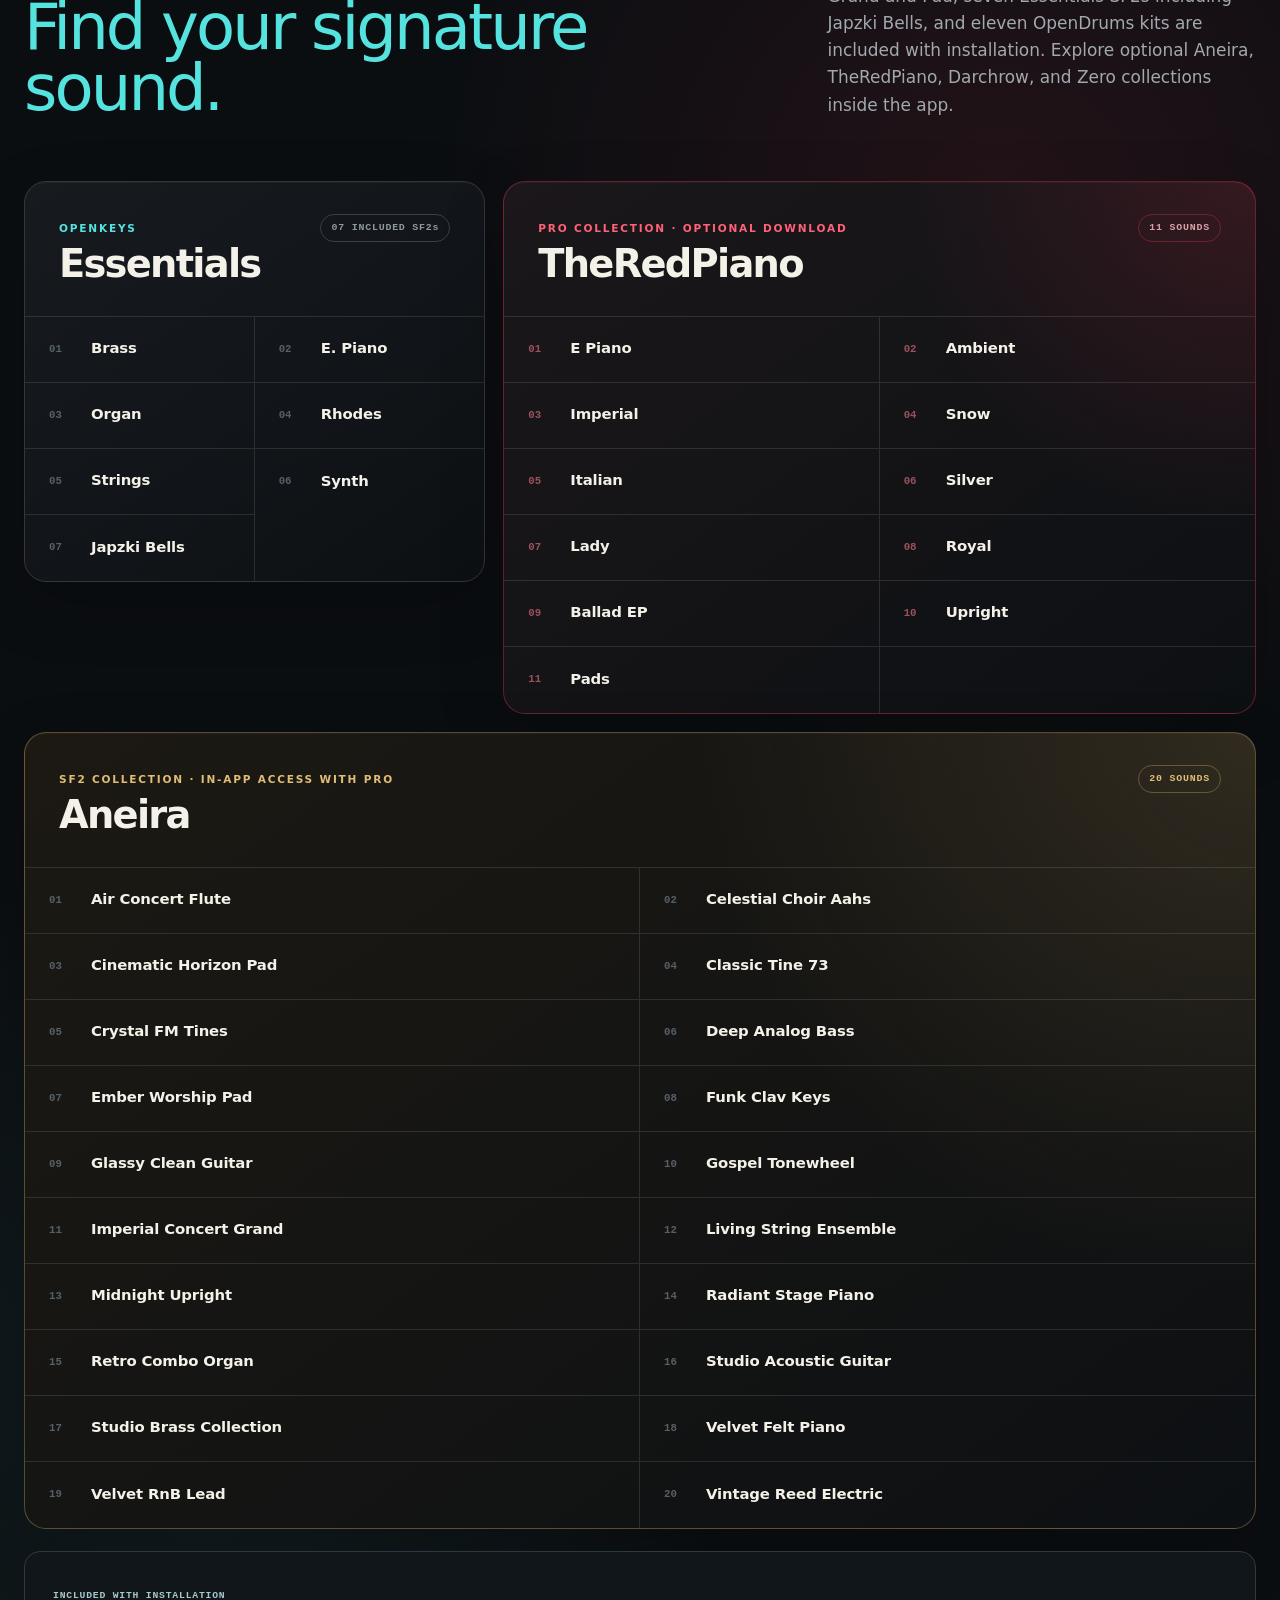
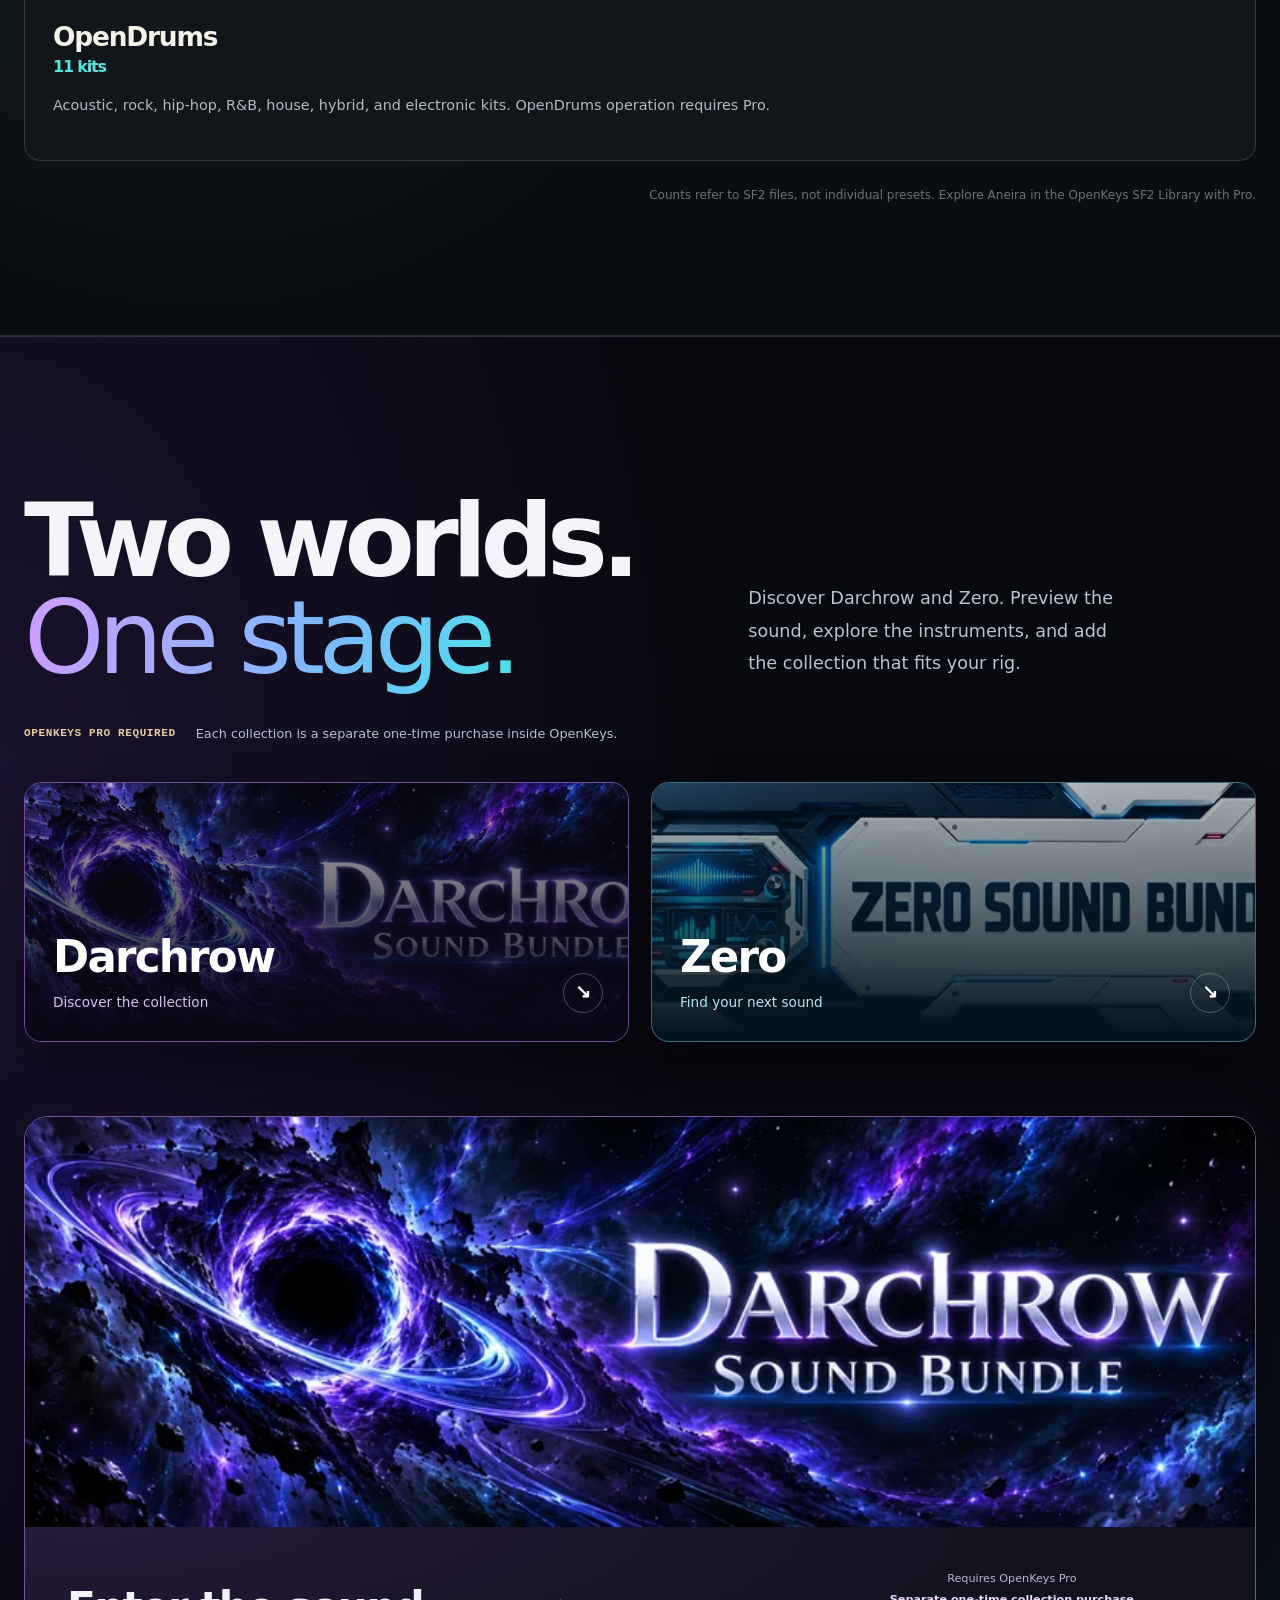
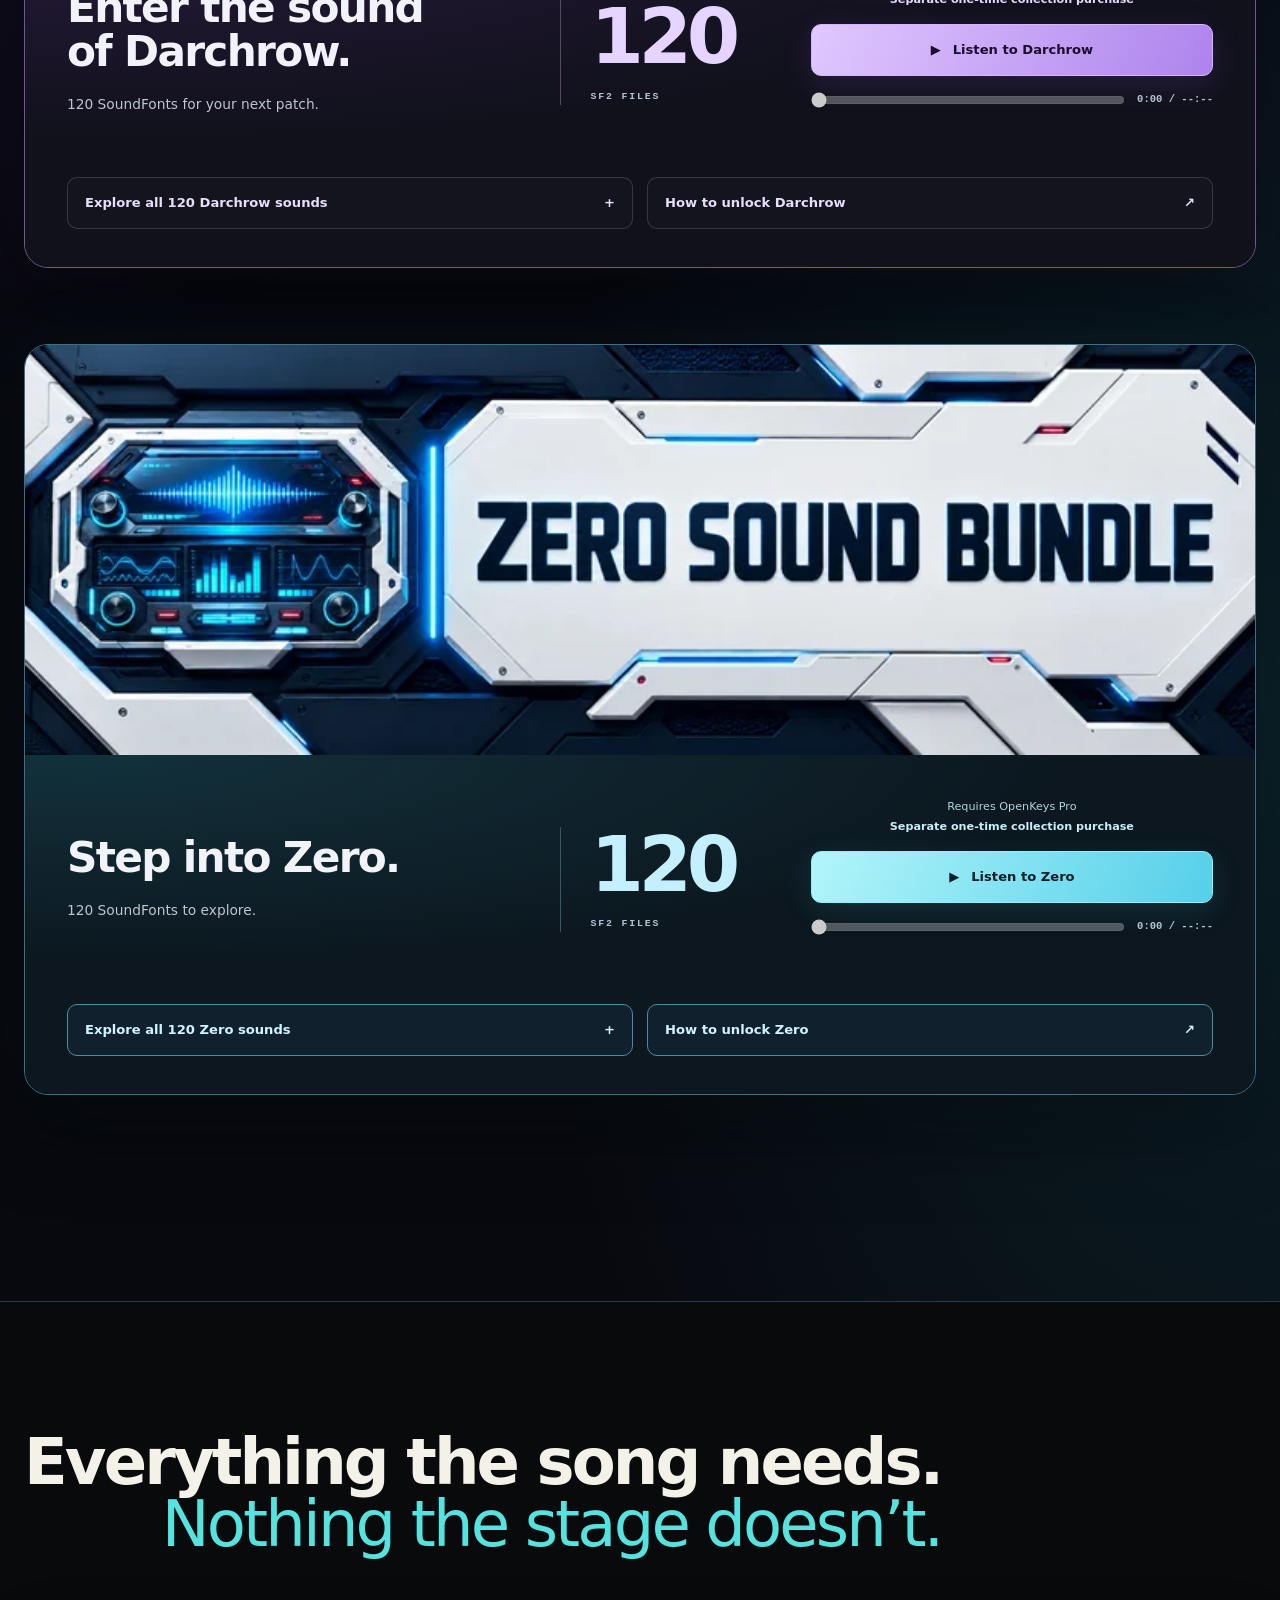
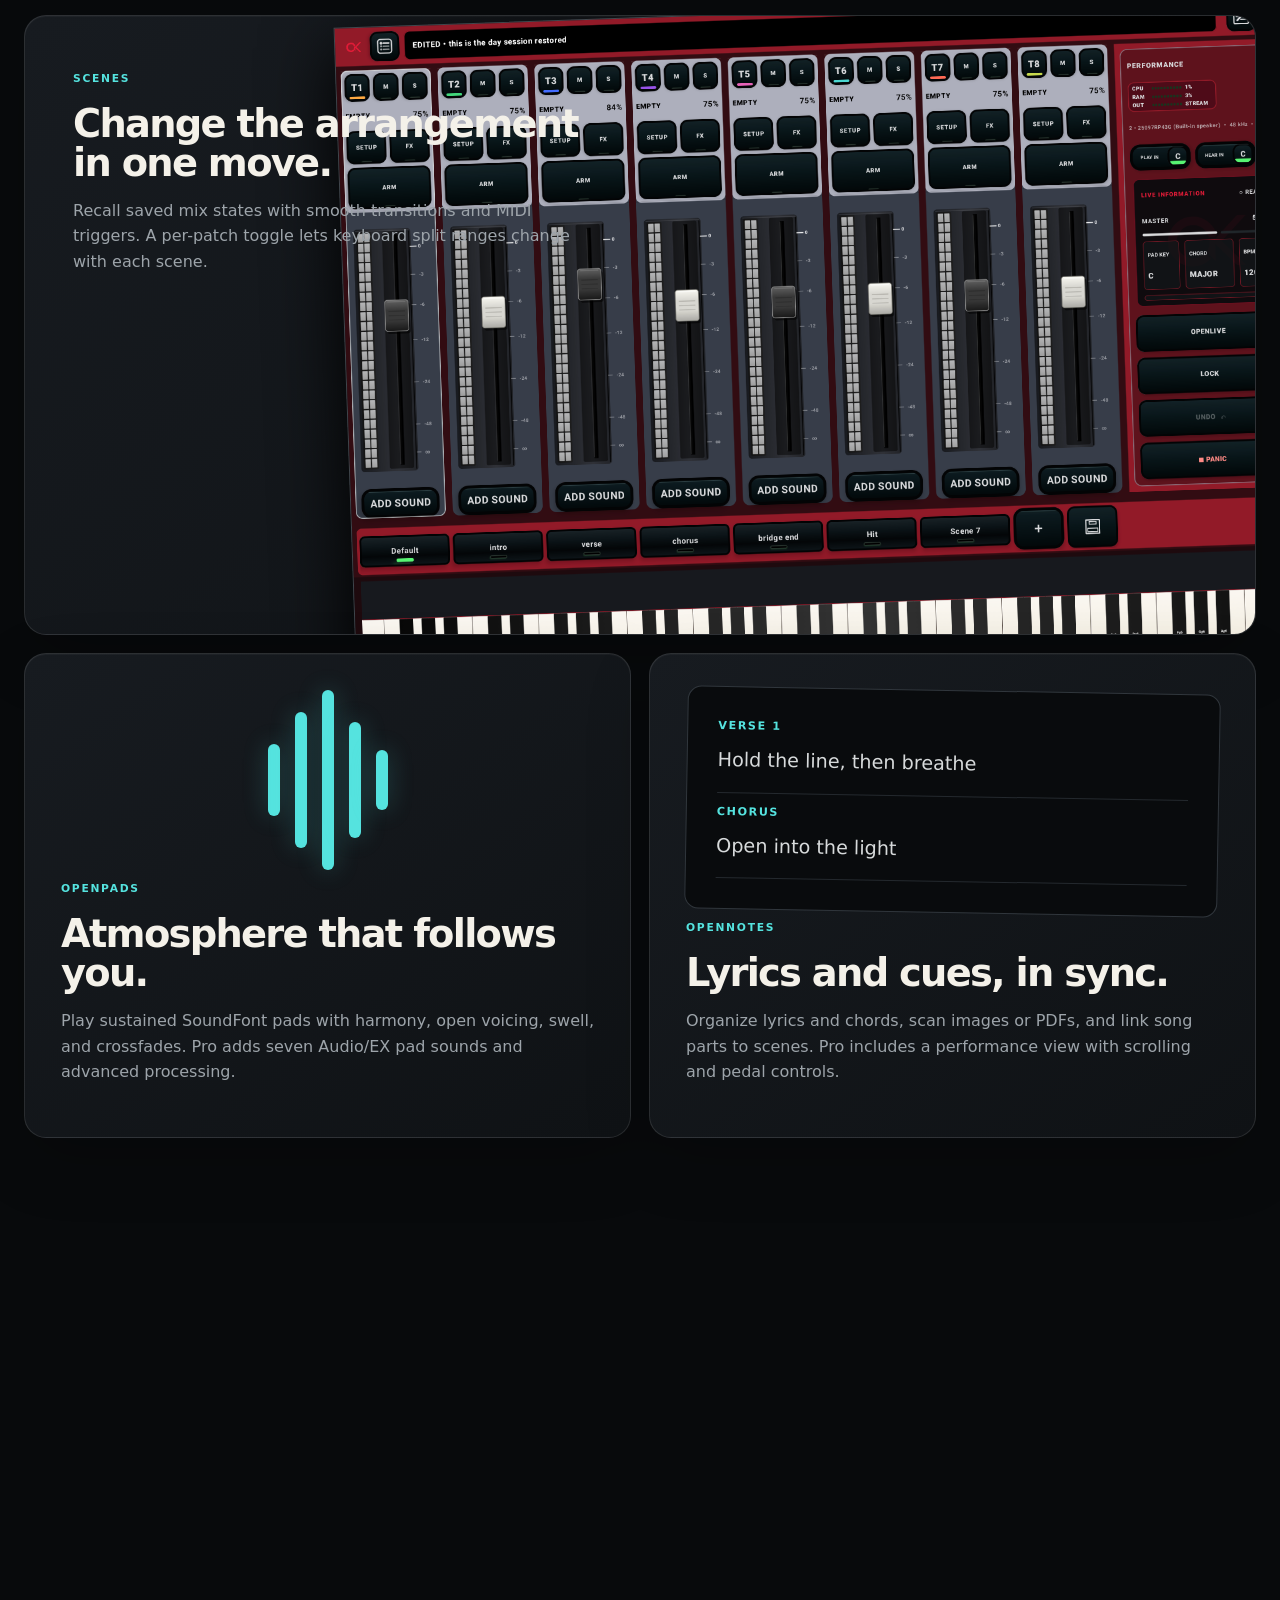
==== commit f32dbc38: "Use TheRedPiano and Darchrow screenshots at retina quality - Hero, tour and iPhone/iPad stage now sh" ====
--- a/output/openkeys-tutorial/index.html
+++ b/output/openkeys-tutorial/index.html
@@ -47,9 +47,9 @@
       <div class="hero-visual reveal" data-delay="1" data-tilt>
         <div class="visual-glow"></div>
         <div class="hero-stack">
-          <div class="app-frame hero-main" data-depth="12"><div class="frame-bar"><span></span><span></span><span></span><b>LIVE PERFORMANCE</b></div><img src="assets/tour/main-performance.jpg" srcset="assets/tour/main-performance-760.jpg 760w, assets/tour/main-performance.jpg 1400w" sizes="(max-width:980px) 92vw, 760px" width="1400" height="934" fetchpriority="high" alt="OpenKeys performance screen with six track faders, OpenPads, scene buttons and a full keyboard"></div>
-          <figure class="float-card float-pads" data-depth="34"><img src="assets/tour/openpads-full-760.jpg" width="760" height="507" alt="" loading="lazy"><figcaption><i></i>OpenPads</figcaption></figure>
-          <figure class="float-card float-phone" data-depth="56"><img src="assets/tour/iphone-1-keyboard.jpg" width="1300" height="598" alt="" loading="lazy"><figcaption><i></i>iPhone</figcaption></figure>
+          <div class="app-frame hero-main" data-depth="12"><div class="frame-bar"><span></span><span></span><span></span><b>LIVE PERFORMANCE</b></div><img src="assets/tour/main-performance.jpg" srcset="assets/tour/main-performance-1000.jpg 1000w, assets/tour/main-performance.jpg 2000w" sizes="(max-width:980px) 92vw, 820px" width="2000" height="1335" fetchpriority="high" alt="OpenKeys performance screen with six track faders, OpenPads, scene buttons and a full keyboard"></div>
+          <figure class="float-card float-pads" data-depth="34"><img src="assets/tour/openpads-full-1000.jpg" width="1000" height="667" alt="" loading="lazy"><figcaption><i></i>TheRedPiano</figcaption></figure>
+          <figure class="float-card float-phone theme-darchrow" data-depth="56"><img src="assets/tour/mixer-darchrow-1000.jpg" width="1000" height="666" alt="" loading="lazy"><figcaption><i></i>Darchrow</figcaption></figure>
           <span class="float-chip chip-scene" data-depth="44" aria-hidden="true"><b></b>Scene 5 · Active</span>
           <span class="float-chip chip-engine" data-depth="24" aria-hidden="true">64-frame native engine</span>
         </div>
@@ -66,16 +66,17 @@
           <div class="tour-progress" aria-hidden="true"><b></b></div>
         </div>
         <div class="tour-track">
-          <figure class="tour-slide" data-index="01"><div class="tour-shot"><img src="assets/tour/main-performance.jpg" srcset="assets/tour/main-performance-760.jpg 760w, assets/tour/main-performance.jpg 1400w" sizes="(max-width:760px) 86vw, 62vw" width="1400" height="934" loading="lazy" alt="OpenKeys Perform screen"></div><figcaption><span>01 · Perform</span><h3>The whole rig on one screen.</h3><p>Faders, mute and solo, OpenPads, scenes and a full keyboard — everything a set needs, within reach.</p></figcaption></figure>
-          <figure class="tour-slide" data-index="02"><div class="tour-shot"><img src="assets/tour/openlive-full.jpg" srcset="assets/tour/openlive-full-760.jpg 760w, assets/tour/openlive-full.jpg 1400w" sizes="(max-width:760px) 86vw, 62vw" width="1400" height="934" loading="lazy" alt="OpenKeys OpenLive screen"></div><figcaption><span>02 · OpenLive</span><h3>Scenes, patches and pads together.</h3><p>A stage view built for the song: tap a scene, jump a patch, hold a pad chord.</p></figcaption></figure>
-          <figure class="tour-slide" data-index="03"><div class="tour-shot"><img src="assets/tour/openpads-full.jpg" srcset="assets/tour/openpads-full-760.jpg 760w, assets/tour/openpads-full.jpg 1400w" sizes="(max-width:760px) 86vw, 62vw" width="1400" height="934" loading="lazy" alt="OpenKeys OpenPads screen"></div><figcaption><span>03 · OpenPads</span><h3>Atmosphere under every chord.</h3><p>Sustained SoundFont pads in any key, with latch and release for seamless transitions.</p></figcaption></figure>
-          <figure class="tour-slide" data-index="04"><div class="tour-shot"><img src="assets/tour/opendrums-full.jpg" srcset="assets/tour/opendrums-full-760.jpg 760w, assets/tour/opendrums-full.jpg 1400w" sizes="(max-width:760px) 86vw, 62vw" width="1400" height="934" loading="lazy" alt="OpenKeys OpenDrums screen"></div><figcaption><span>04 · OpenDrums</span><h3>Twelve pads. Eleven kits.</h3><p>Build the pulse with included kits, imported WAVs and groove controls.</p></figcaption></figure>
-          <figure class="tour-slide" data-index="05"><div class="tour-shot"><img src="assets/tour/track-effects.jpg" srcset="assets/tour/track-effects-760.jpg 760w, assets/tour/track-effects.jpg 1400w" sizes="(max-width:760px) 86vw, 62vw" width="1400" height="934" loading="lazy" alt="OpenKeys Sound design screen"></div><figcaption><span>05 · Sound design</span><h3>An effect chain per layer.</h3><p>Shape each track with its own signal chain, FX returns and OpenSky.</p></figcaption></figure>
-          <figure class="tour-slide" data-index="06"><div class="tour-shot"><img src="assets/tour/track-performance.jpg" srcset="assets/tour/track-performance-760.jpg 760w, assets/tour/track-performance.jpg 1400w" sizes="(max-width:760px) 86vw, 62vw" width="1400" height="934" loading="lazy" alt="OpenKeys Performance screen"></div><figcaption><span>06 · Performance</span><h3>Chords, arps and steps.</h3><p>Chord triggers, arpeggiator, gate, latch and a step sequencer per track.</p></figcaption></figure>
-          <figure class="tour-slide" data-index="07"><div class="tour-shot"><img src="assets/tour/opennote.jpg" srcset="assets/tour/opennote-760.jpg 760w, assets/tour/opennote.jpg 1400w" sizes="(max-width:760px) 86vw, 62vw" width="1400" height="934" loading="lazy" alt="OpenKeys OpenNotes screen"></div><figcaption><span>07 · OpenNotes</span><h3>Lyrics and cues, in sync.</h3><p>Write sections and song controls next to the music you're playing.</p></figcaption></figure>
-          <figure class="tour-slide" data-index="08"><div class="tour-shot"><img src="assets/tour/record-studio.jpg" srcset="assets/tour/record-studio-760.jpg 760w, assets/tour/record-studio.jpg 1400w" sizes="(max-width:760px) 86vw, 62vw" width="1400" height="934" loading="lazy" alt="OpenKeys OpenRecord screen"></div><figcaption><span>08 · OpenRecord</span><h3>Keep the take.</h3><p>Capture a 48 kHz stereo master, MIDI or video straight from the rig.</p></figcaption></figure>
-          <figure class="tour-slide" data-index="09"><div class="tour-shot"><img src="assets/tour/sound-library.jpg" srcset="assets/tour/sound-library-760.jpg 760w, assets/tour/sound-library.jpg 1400w" sizes="(max-width:760px) 86vw, 62vw" width="1400" height="934" loading="lazy" alt="OpenKeys SF2 Library screen"></div><figcaption><span>09 · SF2 Library</span><h3>Your SoundFonts, organized.</h3><p>Import SF2s, browse Essentials and add the collections that fit your sound.</p></figcaption></figure>
-          <figure class="tour-slide" data-index="10"><div class="tour-shot"><img src="assets/tour/setlists.jpg" srcset="assets/tour/setlists-760.jpg 760w, assets/tour/setlists.jpg 1400w" sizes="(max-width:760px) 86vw, 62vw" width="1400" height="934" loading="lazy" alt="OpenKeys Setlists screen"></div><figcaption><span>10 · Setlists</span><h3>The show, in order.</h3><p>Patches arranged song by song, ready to import, export and open.</p></figcaption></figure>
+          <figure class="tour-slide" data-index="01"><div class="tour-shot"><img src="assets/tour/main-performance.jpg" srcset="assets/tour/main-performance-1000.jpg 1000w, assets/tour/main-performance.jpg 2000w" sizes="(max-width:760px) 86vw, 62vw" width="2000" height="1335" loading="lazy" alt="OpenKeys Perform screen"></div><figcaption><span>01 · TheRedPiano</span><h3>The whole rig on one screen.</h3><p>Faders, mute and solo, OpenPads, scenes and a full keyboard — everything a set needs, within reach.</p></figcaption></figure>
+          <figure class="tour-slide" data-index="02"><div class="tour-shot"><img src="assets/tour/mixer-darchrow.jpg" srcset="assets/tour/mixer-darchrow-1000.jpg 1000w, assets/tour/mixer-darchrow.jpg 1768w" sizes="(max-width:760px) 86vw, 62vw" width="1768" height="1178" loading="lazy" alt="OpenKeys eight-track mixer in the Darchrow theme"></div><figcaption><span>02 · Darchrow</span><h3>Cool blue for dark stages.</h3><p>Switch the whole rig between TheRedPiano and Darchrow in Settings → Appearance.</p></figcaption></figure>
+          <figure class="tour-slide" data-index="03"><div class="tour-shot"><img src="assets/tour/openlive-full.jpg" srcset="assets/tour/openlive-full-1000.jpg 1000w, assets/tour/openlive-full.jpg 2000w" sizes="(max-width:760px) 86vw, 62vw" width="2000" height="1335" loading="lazy" alt="OpenKeys OpenLive screen"></div><figcaption><span>03 · OpenLive</span><h3>Scenes, patches and pads together.</h3><p>A stage view built for the song: tap a scene, jump a patch, hold a pad chord.</p></figcaption></figure>
+          <figure class="tour-slide" data-index="04"><div class="tour-shot"><img src="assets/tour/openpads-full.jpg" srcset="assets/tour/openpads-full-1000.jpg 1000w, assets/tour/openpads-full.jpg 2000w" sizes="(max-width:760px) 86vw, 62vw" width="2000" height="1335" loading="lazy" alt="OpenKeys OpenPads screen"></div><figcaption><span>04 · OpenPads</span><h3>Atmosphere under every chord.</h3><p>Sustained SoundFont pads in any key, with latch and release for seamless transitions.</p></figcaption></figure>
+          <figure class="tour-slide" data-index="05"><div class="tour-shot"><img src="assets/tour/opendrums-full.jpg" srcset="assets/tour/opendrums-full-1000.jpg 1000w, assets/tour/opendrums-full.jpg 2000w" sizes="(max-width:760px) 86vw, 62vw" width="2000" height="1335" loading="lazy" alt="OpenKeys OpenDrums screen"></div><figcaption><span>05 · OpenDrums</span><h3>Twelve pads. Eleven kits.</h3><p>Build the pulse with included kits, imported WAVs and groove controls.</p></figcaption></figure>
+          <figure class="tour-slide" data-index="06"><div class="tour-shot"><img src="assets/tour/track-effects.jpg" srcset="assets/tour/track-effects-1000.jpg 1000w, assets/tour/track-effects.jpg 2000w" sizes="(max-width:760px) 86vw, 62vw" width="2000" height="1335" loading="lazy" alt="OpenKeys Sound design screen"></div><figcaption><span>06 · Sound design</span><h3>An effect chain per layer.</h3><p>Shape each track with its own signal chain, FX returns and OpenSky.</p></figcaption></figure>
+          <figure class="tour-slide" data-index="07"><div class="tour-shot"><img src="assets/tour/track-performance.jpg" srcset="assets/tour/track-performance-1000.jpg 1000w, assets/tour/track-performance.jpg 2000w" sizes="(max-width:760px) 86vw, 62vw" width="2000" height="1335" loading="lazy" alt="OpenKeys Performance screen"></div><figcaption><span>07 · Performance</span><h3>Chords, arps and steps.</h3><p>Chord triggers, arpeggiator, gate, latch and a step sequencer per track.</p></figcaption></figure>
+          <figure class="tour-slide" data-index="08"><div class="tour-shot"><img src="assets/tour/opennote.jpg" srcset="assets/tour/opennote-1000.jpg 1000w, assets/tour/opennote.jpg 2000w" sizes="(max-width:760px) 86vw, 62vw" width="2000" height="1335" loading="lazy" alt="OpenKeys OpenNotes screen"></div><figcaption><span>08 · OpenNotes</span><h3>Lyrics and cues, in sync.</h3><p>Write sections and song controls next to the music you're playing.</p></figcaption></figure>
+          <figure class="tour-slide" data-index="09"><div class="tour-shot"><img src="assets/tour/record-studio.jpg" srcset="assets/tour/record-studio-1000.jpg 1000w, assets/tour/record-studio.jpg 2000w" sizes="(max-width:760px) 86vw, 62vw" width="2000" height="1335" loading="lazy" alt="OpenKeys OpenRecord screen"></div><figcaption><span>09 · OpenRecord</span><h3>Keep the take.</h3><p>Capture a 48 kHz stereo master, MIDI or video straight from the rig.</p></figcaption></figure>
+          <figure class="tour-slide" data-index="10"><div class="tour-shot"><img src="assets/tour/sound-library.jpg" srcset="assets/tour/sound-library-1000.jpg 1000w, assets/tour/sound-library.jpg 2000w" sizes="(max-width:760px) 86vw, 62vw" width="2000" height="1335" loading="lazy" alt="OpenKeys SF2 Library screen"></div><figcaption><span>10 · SF2 Library</span><h3>Your SoundFonts, organized.</h3><p>Import SF2s, browse Essentials and add the collections that fit your sound.</p></figcaption></figure>
+          <figure class="tour-slide" data-index="11"><div class="tour-shot"><img src="assets/tour/setlists.jpg" srcset="assets/tour/setlists-1000.jpg 1000w, assets/tour/setlists.jpg 2000w" sizes="(max-width:760px) 86vw, 62vw" width="2000" height="1335" loading="lazy" alt="OpenKeys Setlists screen"></div><figcaption><span>11 · Setlists</span><h3>The show, in order.</h3><p>Patches arranged song by song, ready to import, export and open.</p></figcaption></figure>
         </div>
       </div>
     </section>
@@ -87,9 +88,12 @@
           <p>Take your setlist to rehearsal on iPhone or use the wider mixer on iPad to balance your sounds on stage. Use the SF2 Library to import and organize your SoundFonts.</p>
           <a class="button ghost" href="privacy.html">iOS privacy policy</a>
         </div>
-        <div class="device-stage reveal" data-delay="1" data-tilt>
-          <div class="device ipad" data-depth="14"><div class="device-screen" data-cycle><img class="active" src="assets/tour/ipad-1-performance.jpg" width="1300" height="975" loading="lazy" alt="OpenKeys on iPad: eight-track performance mixer"><img src="assets/tour/ipad-3-sound-bundles.jpg" width="1300" height="975" loading="lazy" alt="OpenKeys on iPad: sound bundles"><img src="assets/tour/ipad-2-sound-library.jpg" width="1300" height="975" loading="lazy" alt="OpenKeys on iPad: SF2 library"></div></div>
-          <div class="device iphone" data-depth="40"><div class="device-screen" data-cycle><img class="active" src="assets/tour/iphone-2-mixer.jpg" width="1300" height="598" loading="lazy" alt="OpenKeys on iPhone: mixer"><img src="assets/tour/iphone-1-keyboard.jpg" width="1300" height="598" loading="lazy" alt="OpenKeys on iPhone: keyboard"><img src="assets/tour/iphone-3-sound-library.jpg" width="1300" height="598" loading="lazy" alt="OpenKeys on iPhone: SF2 library"></div></div>
+        <div class="device-wrap reveal" data-delay="1">
+          <div class="device-stage" data-tilt data-theme-stage>
+            <div class="device ipad" data-depth="14"><div class="device-screen"><img class="active" data-theme="darchrow" src="assets/tour/mixer-darchrow.jpg" width="1768" height="1178" loading="lazy" alt="OpenKeys on iPad in the Darchrow theme: eight-track mixer"><img data-theme="theredpiano" src="assets/tour/mixer-theredpiano.jpg" width="1768" height="1178" loading="lazy" alt="OpenKeys on iPad in TheRedPiano theme: eight-track mixer"></div></div>
+            <div class="device iphone" data-depth="40"><div class="device-screen"><img data-theme="darchrow" src="assets/tour/mixer-darchrow-1000.jpg" width="1000" height="666" loading="lazy" alt=""><img class="active" data-theme="theredpiano" src="assets/tour/mixer-theredpiano-1000.jpg" width="1000" height="666" loading="lazy" alt=""></div></div>
+          </div>
+          <div class="theme-switch" role="group" aria-label="Preview theme"><button type="button" data-set-theme="darchrow" aria-pressed="true"><i></i>Darchrow</button><button type="button" data-set-theme="theredpiano" aria-pressed="false"><i></i>TheRedPiano</button></div>
         </div>
       </div>
     </section>
@@ -104,7 +108,7 @@
     </section>
     <section class="showcase section" id="features"><div class="showcase-grid">
       <div class="showcase-copy reveal"><h2>A mixer that thinks like a keyboard player.</h2><p>Every channel is a playable layer. Split the keyboard, transpose, shape velocity and sustain, then build a musical balance with effects that belong to the sound.</p><ul class="feature-list"><li><span>01</span>Mix eight full SoundFont tracks, with four optional Lite Tracks</li><li><span>02</span>Set key ranges, transpose, velocity, sustain, and pitch</li><li><span>03</span>Shape ADSR, filters, EQ, reverb, chorus, delay, and OpenSky</li></ul><a class="text-link" href="features.html#mixer">Mixer features <span>→</span></a><p class="capability-note">Experimental tracks 9–12 use basic playback, 32 voices each, and small SF2 files. Pro unlocks selected advanced tools.</p></div>
-      <figure class="screen-card reveal" data-delay="1"><img src="assets/tour/track-effects.jpg" width="1400" height="934" alt="OpenKeys layer sound and effects editor" loading="lazy"><figcaption>Sound and effects in one place.</figcaption></figure>
+      <figure class="screen-card reveal" data-delay="1"><img src="assets/tour/track-effects.jpg" width="2000" height="1335" alt="OpenKeys layer sound and effects editor" loading="lazy"><figcaption>Sound and effects in one place.</figcaption></figure>
     </div></section>
     <section class="sound-library section" id="sounds">
       <div class="sound-library-heading reveal"><div><h2>Start with the essentials.<br><em>Find your signature sound.</em></h2></div><p>Grand and Pad, seven Essentials SF2s including Japzki Bells, and eleven OpenDrums kits are included with installation. Explore optional Aneira, TheRedPiano, Darchrow, and Zero collections inside the app.</p></div>
--- a/output/openkeys-tutorial/assets/css/motion.css
+++ b/output/openkeys-tutorial/assets/css/motion.css
@@ -59,11 +59,11 @@
 .tour-progress{width:min(240px,30vw);height:3px;border-radius:3px;background:rgba(255,255,255,.1);overflow:hidden;margin-bottom:12px}
 .tour-progress b{display:block;height:100%;width:100%;transform-origin:0 50%;transform:scaleX(var(--tour,0));background:linear-gradient(90deg,var(--red),var(--cyan))}
 .tour-track{display:flex;gap:clamp(18px,2.4vw,36px);padding:0 max(24px,calc((100vw - var(--max))/2));width:max-content;will-change:transform;transform:translate3d(var(--tx,0),0,0)}
-.tour-slide{flex:0 0 auto;width:min(62vw,880px);margin:0;display:grid;gap:18px;opacity:.38;transform:scale(.94);transition:opacity .6s var(--ease-out),transform .8s var(--ease-out)}
+.tour-slide{flex:0 0 auto;width:min(62vw,880px,calc((100vh - 360px) * 1.5));margin:0;display:grid;gap:18px;opacity:.38;transform:scale(.94);transition:opacity .6s var(--ease-out),transform .8s var(--ease-out)}
 .tour-slide.is-active{opacity:1;transform:none}
 .tour-shot{position:relative;padding:7px;border-radius:20px;background:linear-gradient(145deg,#2f343a,#0e1114);border:1px solid #3e444b;box-shadow:0 40px 90px rgba(0,0,0,.6);overflow:hidden}
 .tour-shot:after{content:"";position:absolute;inset:0;border-radius:inherit;background:linear-gradient(120deg,rgba(255,255,255,.10),transparent 35%);pointer-events:none}
-.tour-shot img{display:block;width:100%;height:auto;max-height:46vh;object-fit:cover;object-position:top;border-radius:14px}
+.tour-shot img{display:block;width:100%;height:auto;aspect-ratio:3/2;object-fit:contain;background:#050607;border-radius:14px}
 .tour-slide figcaption{display:grid;grid-template-columns:minmax(150px,auto) 1fr;gap:4px 28px;align-items:baseline}
 .tour-slide figcaption span{grid-row:span 2;color:var(--cyan);font-size:.74rem;font-weight:900;letter-spacing:.16em;text-transform:uppercase}
 .tour-slide h3{margin:0;font-size:clamp(1.25rem,2vw,1.7rem);line-height:1.15}
@@ -85,10 +85,23 @@
 .device-screen img:not(:first-child){position:absolute;inset:0;height:100%;object-fit:cover}
 .device-screen img:not(.active){opacity:0}
 .device-screen img.active{transform:scale(1)}
+.device.iphone .device-screen{aspect-ratio:2.17}
+.device.iphone .device-screen img{position:absolute;inset:0;width:100%;height:100%;object-fit:cover;object-position:50% 100%}
+.device{transition:transform .9s var(--ease-out),box-shadow 1s var(--ease-io)}
+[data-active-theme="darchrow"] .device{box-shadow:0 0 0 2px #15181c,0 50px 110px rgba(0,0,0,.6),0 0 80px rgba(60,150,255,.22)}
+[data-active-theme="theredpiano"] .device{box-shadow:0 0 0 2px #15181c,0 50px 110px rgba(0,0,0,.6),0 0 80px rgba(229,55,79,.24)}
+.theme-switch{position:relative;z-index:3;display:flex;justify-content:center;gap:8px;margin:28px auto 0;width:max-content;padding:5px;border-radius:999px;background:rgba(11,13,15,.06);border:1px solid rgba(11,13,15,.1)}
+.theme-switch button{display:inline-flex;align-items:center;gap:8px;border:0;border-radius:999px;padding:9px 16px;background:transparent;color:#41474c;font:800 .78rem/1 Inter,ui-sans-serif,system-ui,sans-serif;letter-spacing:.06em;cursor:pointer;transition:background .4s var(--ease-out),color .3s}
+.theme-switch button i{width:10px;height:10px;border-radius:50%;background:#3c96ff}
+.theme-switch button[data-set-theme="theredpiano"] i{background:var(--red)}
+.theme-switch button[aria-pressed="true"]{background:#0b0d0f;color:#fff}
+.theme-switch button:focus-visible{outline:2px solid #167c7a;outline-offset:2px}
+.float-phone.theme-darchrow figcaption i{background:#3c96ff;box-shadow:0 0 10px #3c96ff}
+.float-pads figcaption i{background:var(--red);box-shadow:0 0 10px var(--red)}
 
 /* Screen card / features parallax + spotlight */
 .screen-card{overflow:hidden}
-.screen-card img{transform:translate3d(0,var(--par,0),0) scale(1.08);transition:transform .2s linear}
+.screen-card img{display:block;width:100%;height:auto;transform:translate3d(0,var(--par,0),0) scale(1.08);transition:transform .2s linear}
 .feature-card{position:relative;transition:transform .5s var(--ease-out),border-color .4s}
 .feature-card:before{content:"";position:absolute;inset:0;border-radius:inherit;pointer-events:none;opacity:0;transition:opacity .4s;background:radial-gradient(420px circle at var(--mx,50%) var(--my,50%),rgba(85,227,223,.12),transparent 45%)}
 .feature-card:hover:before{opacity:1}
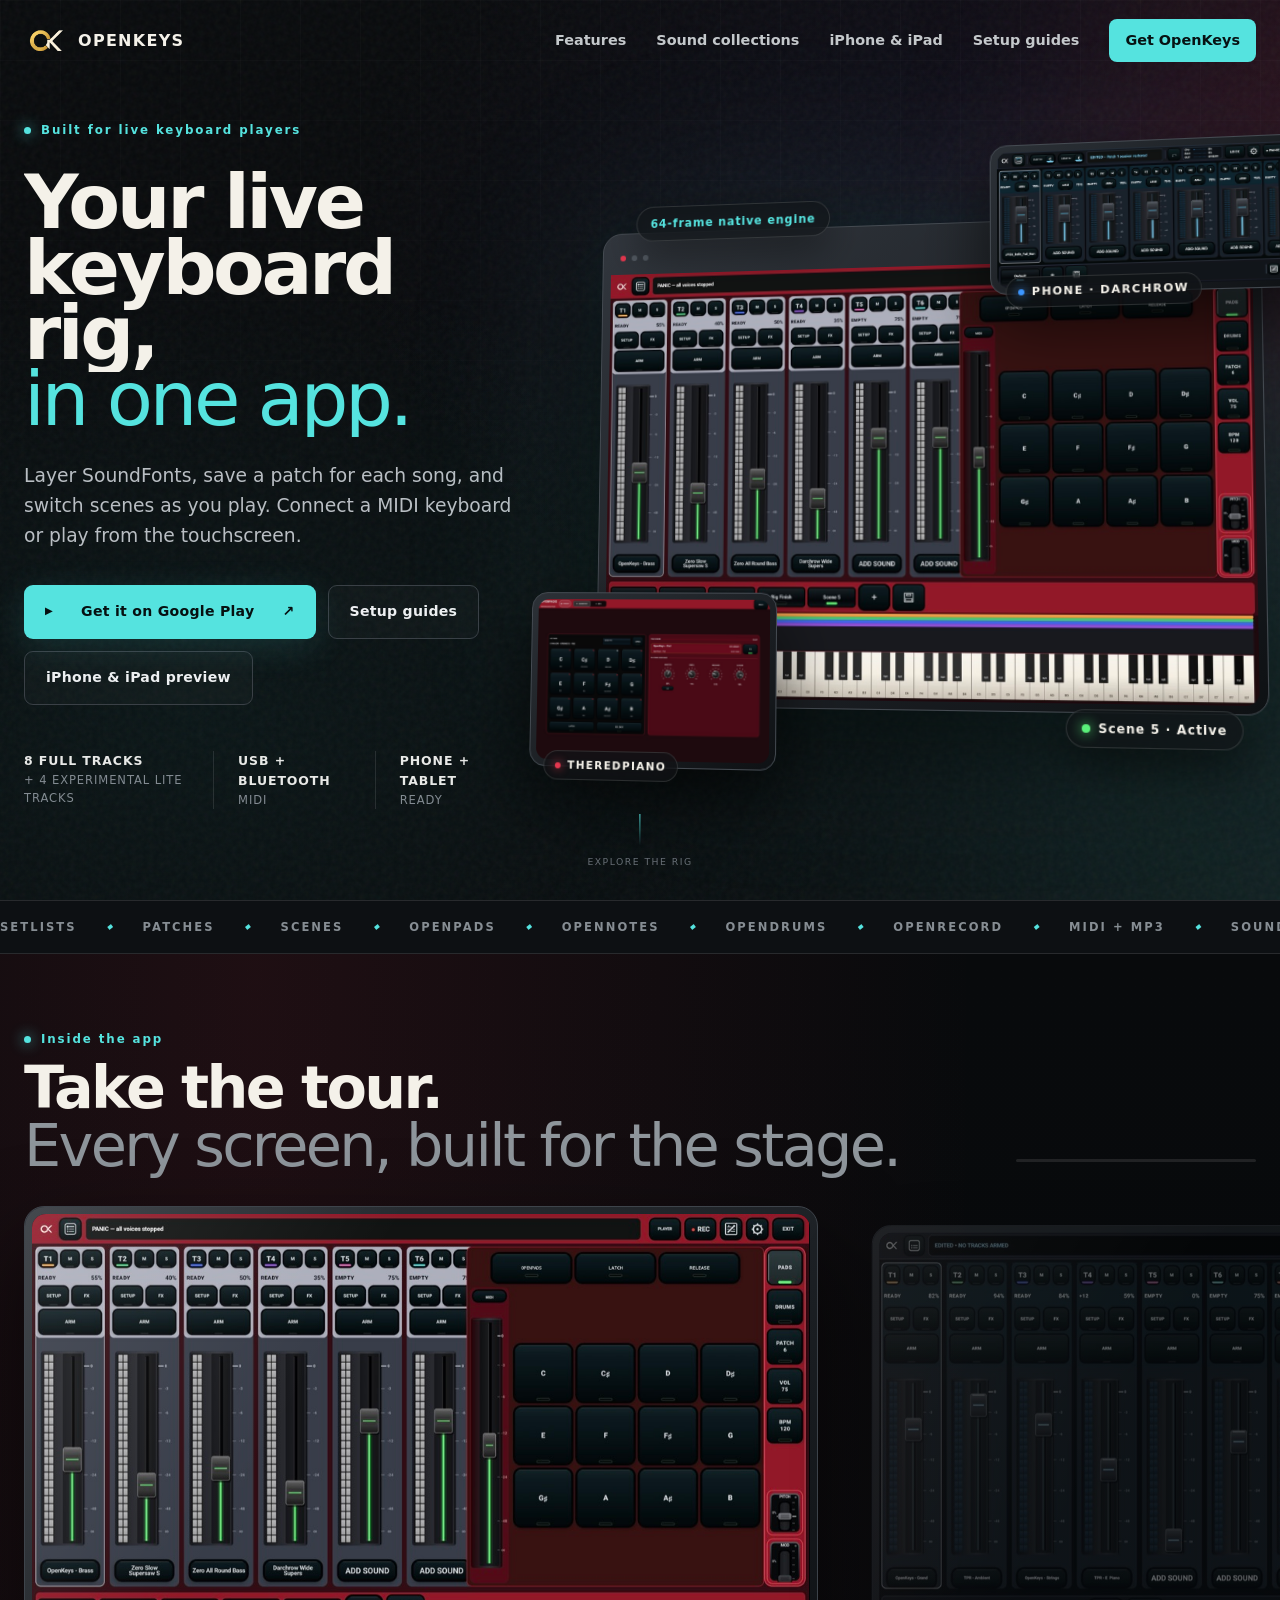
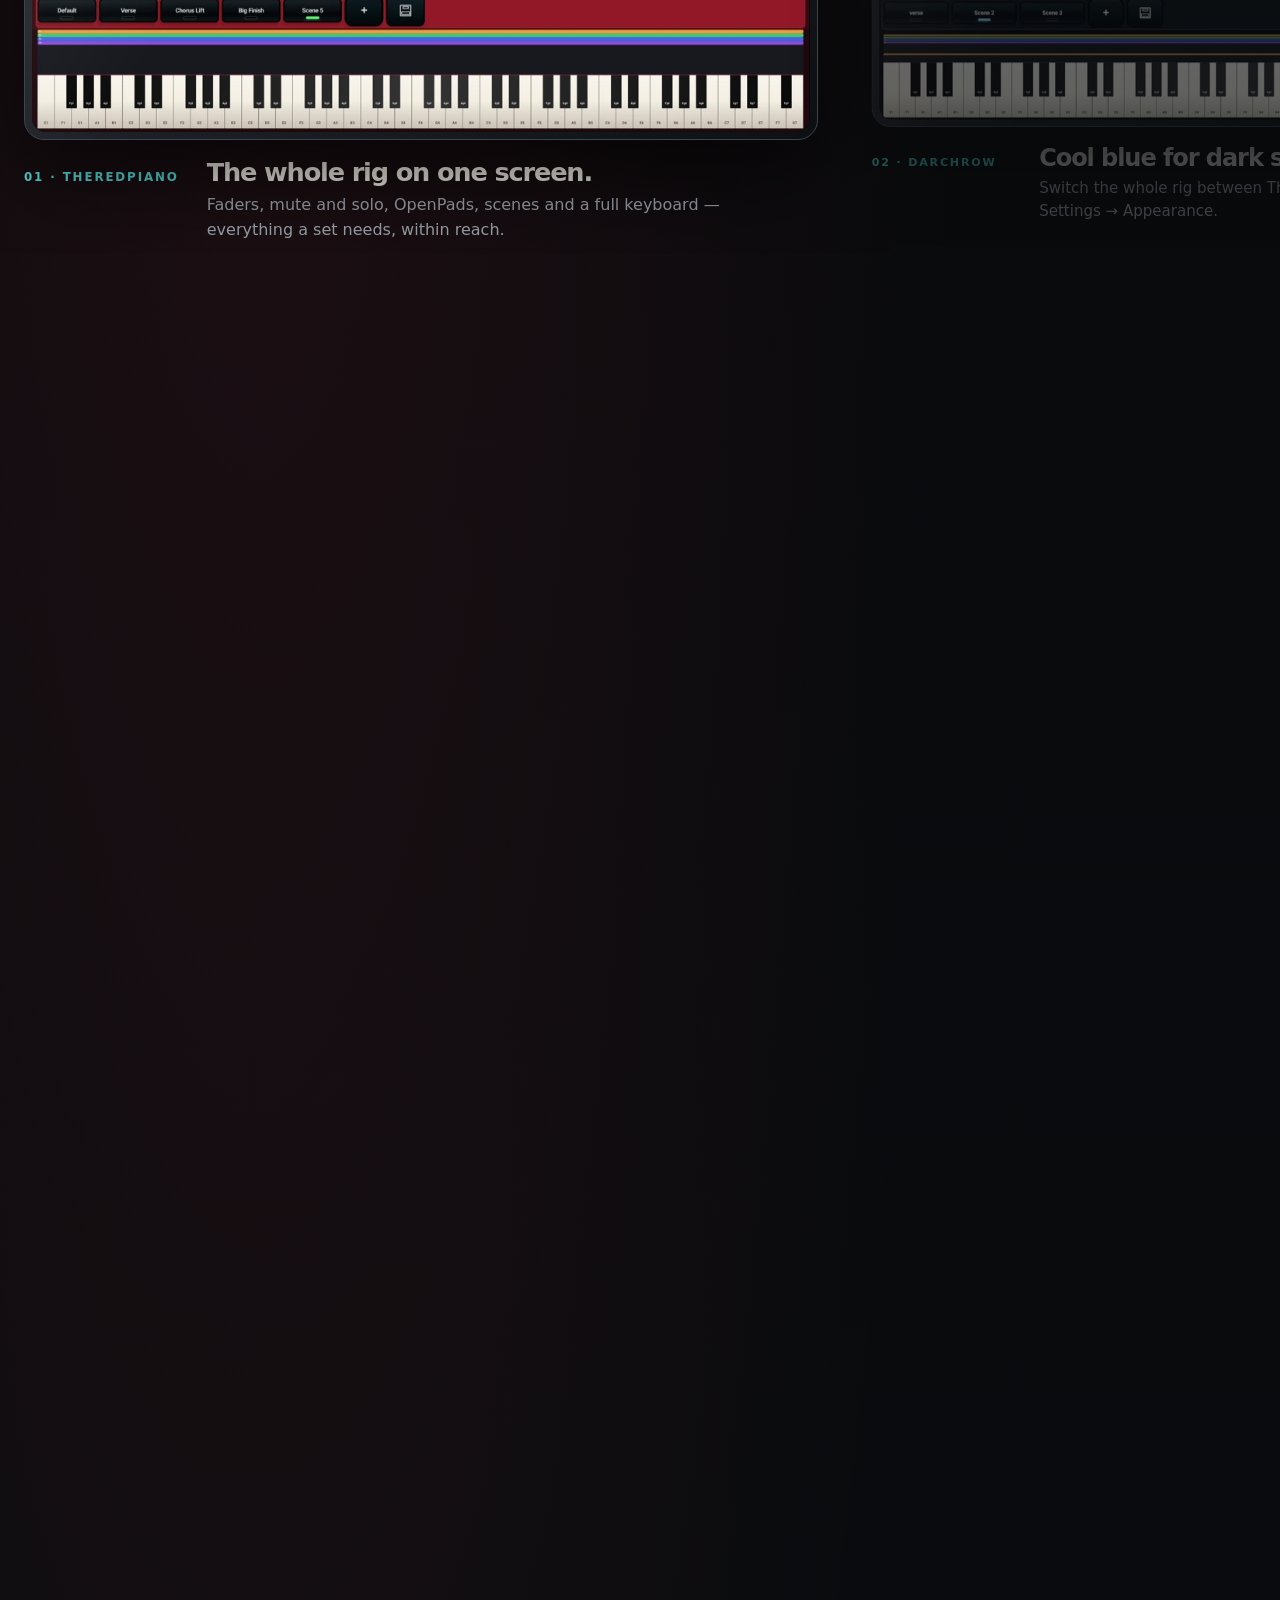
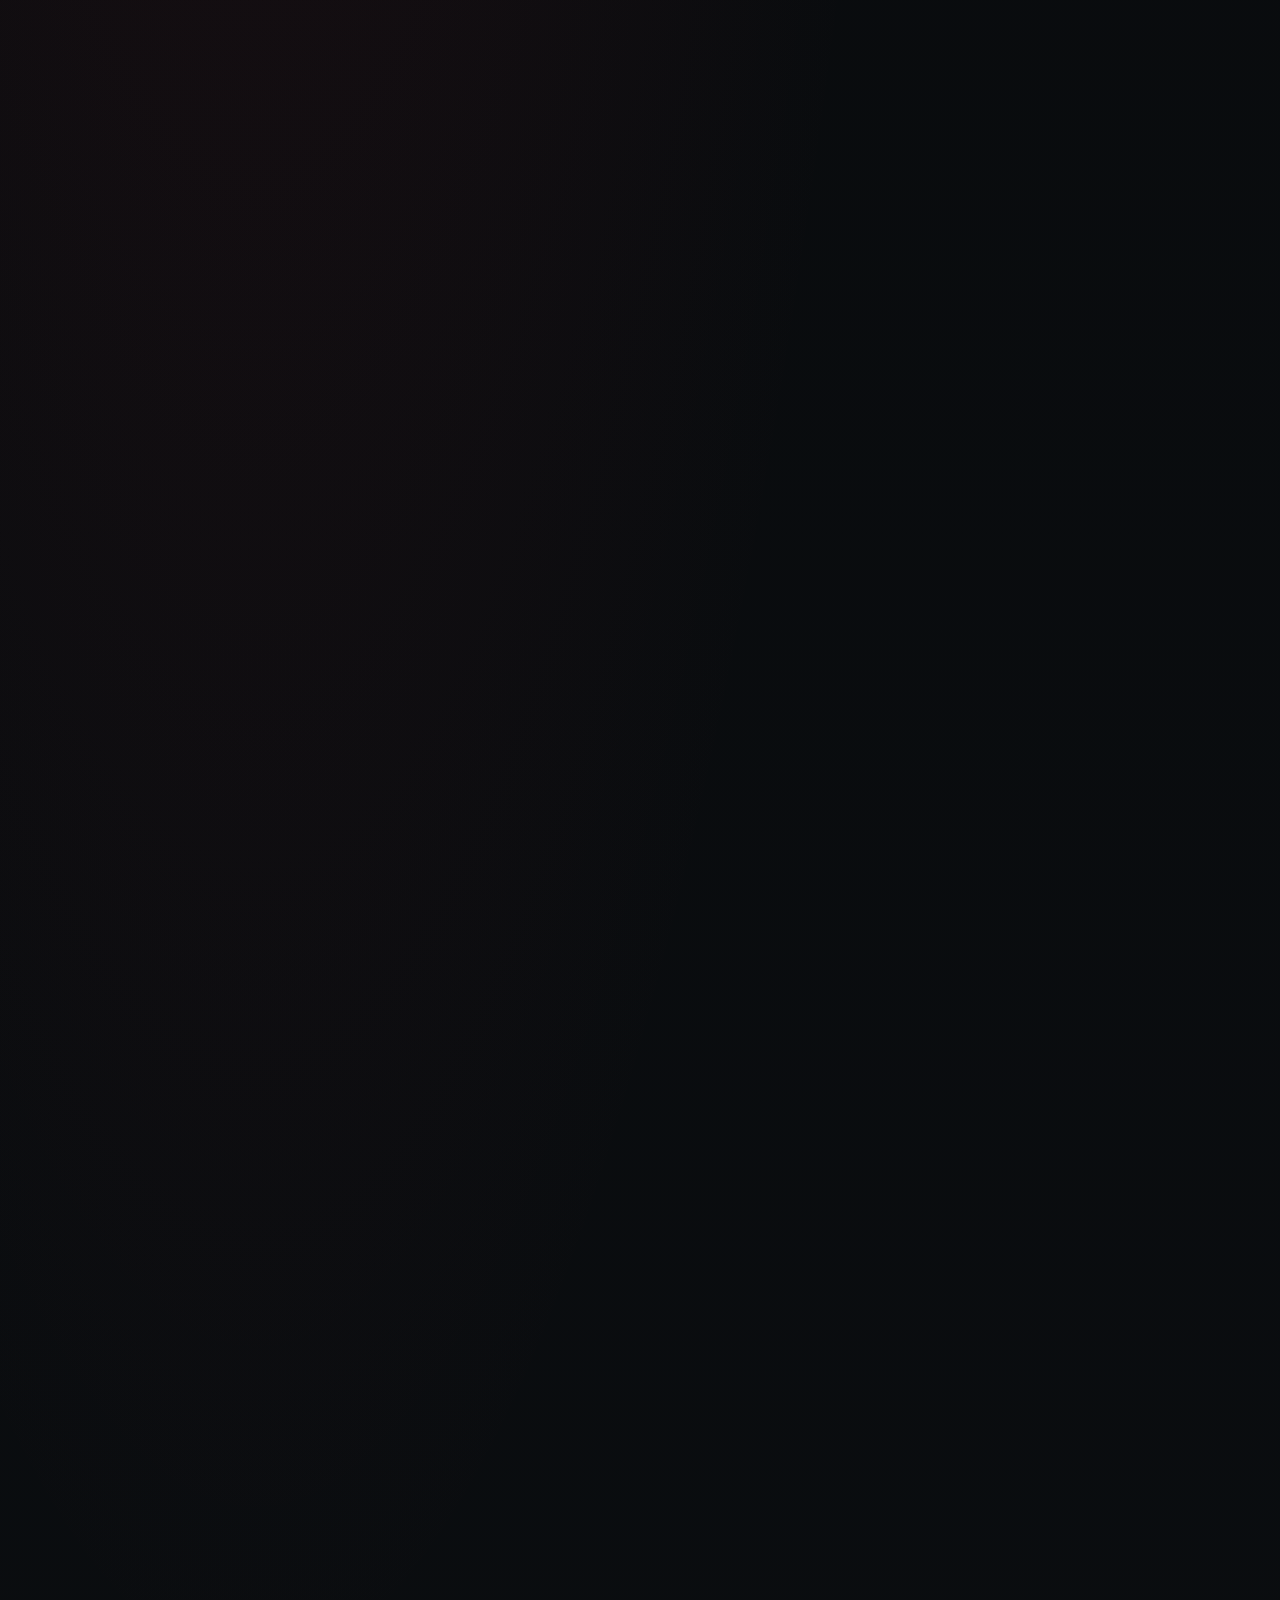
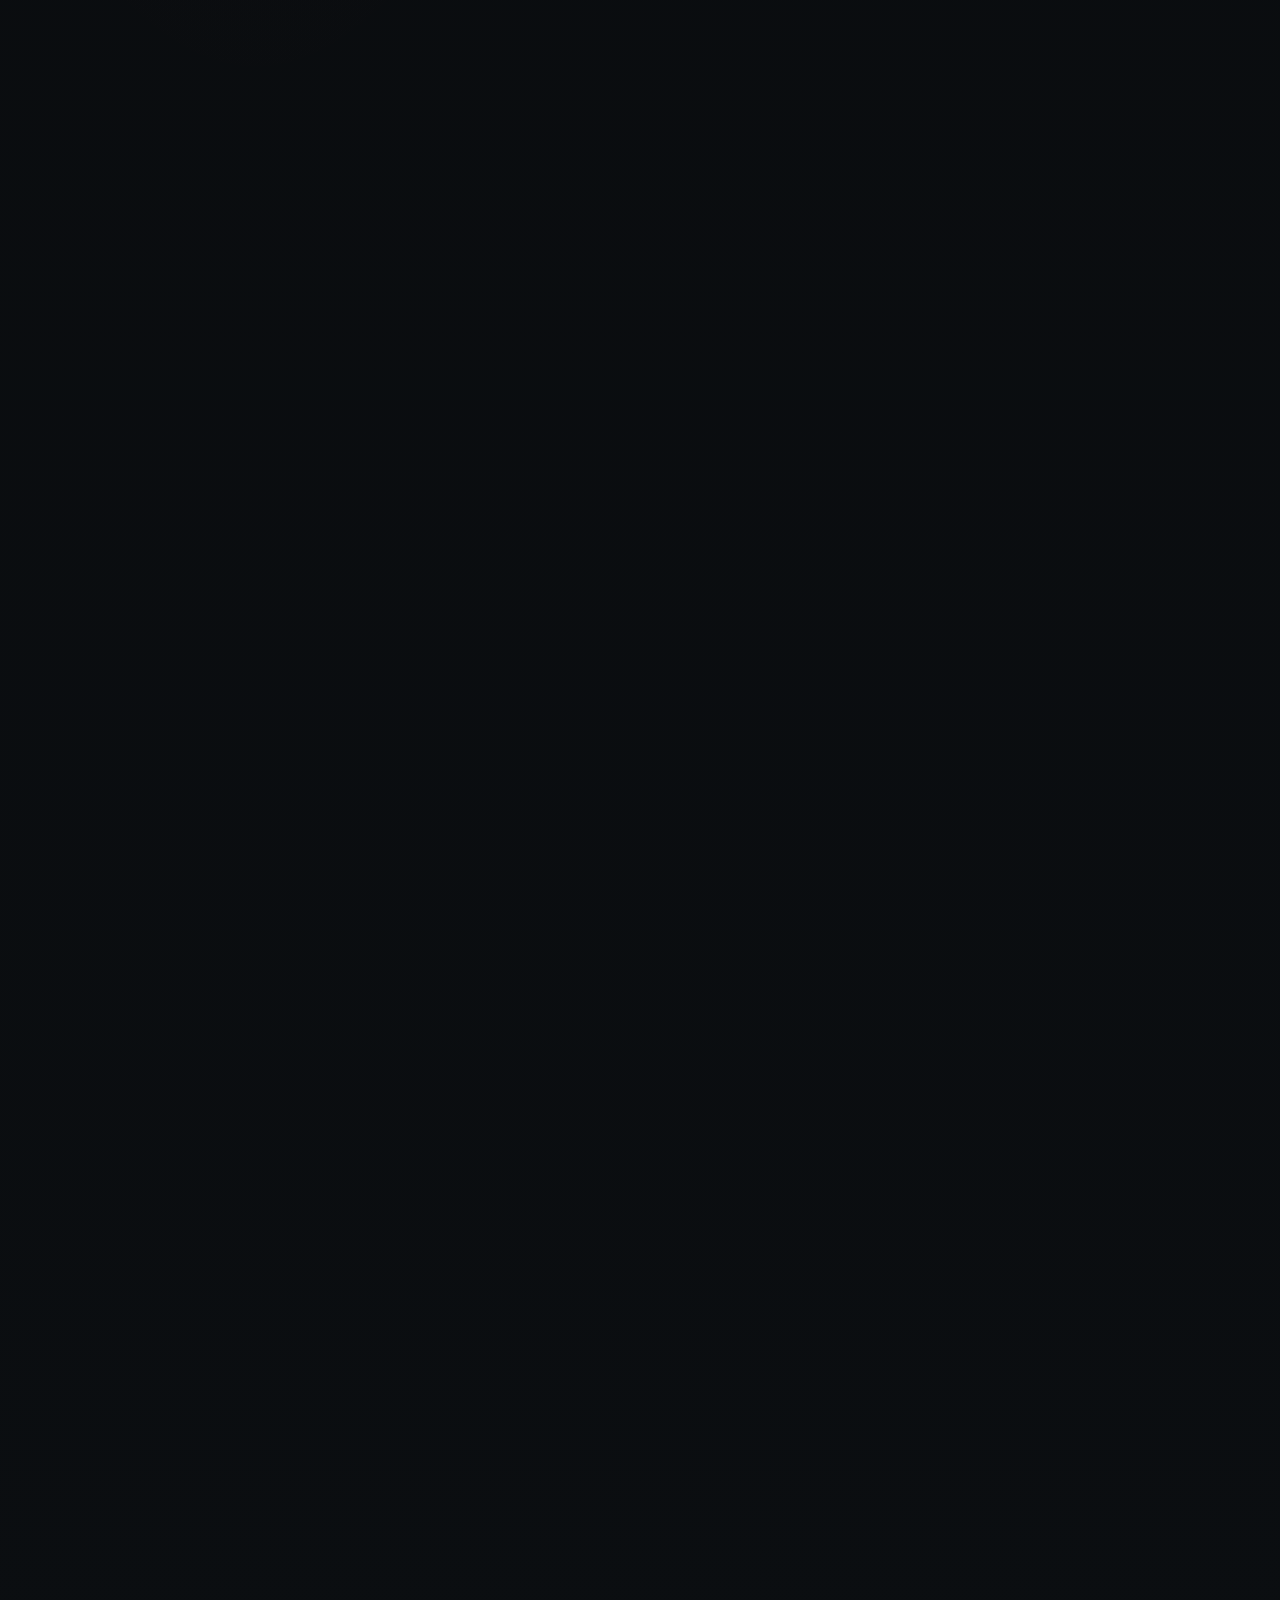
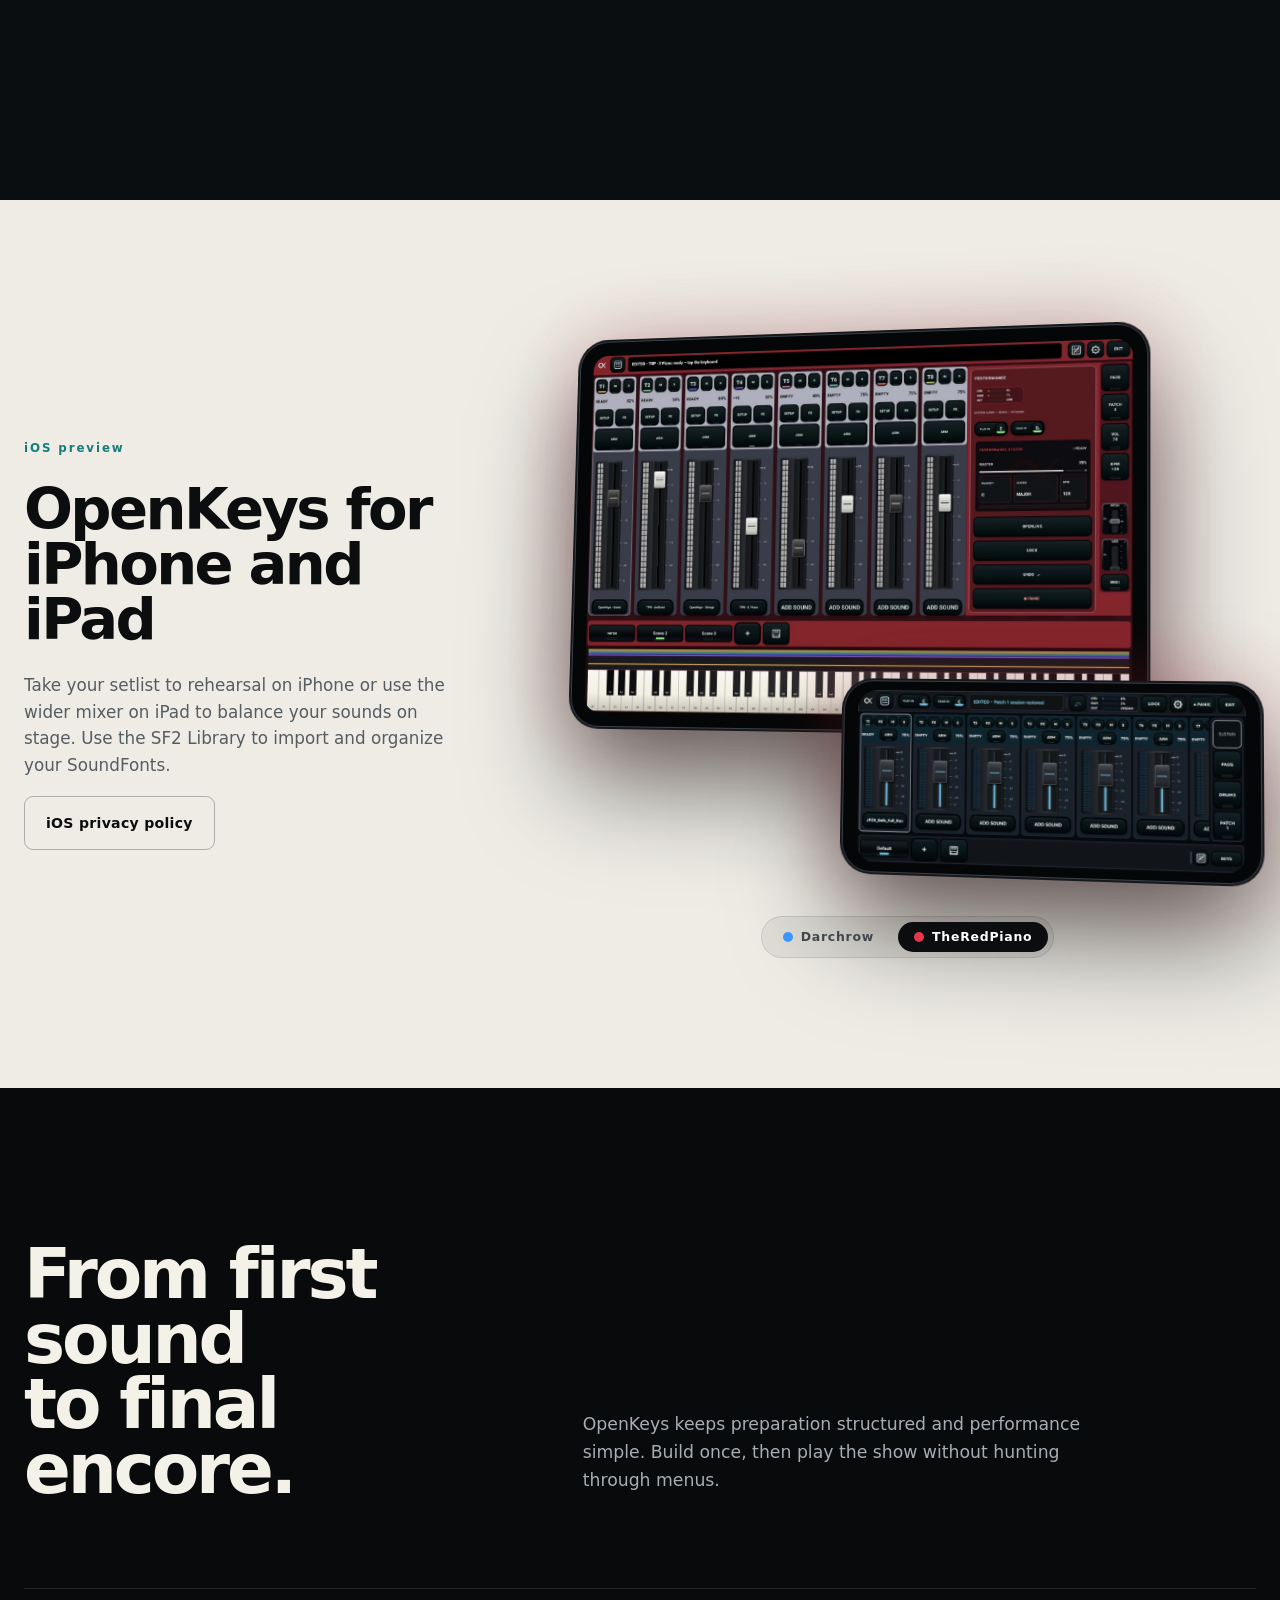
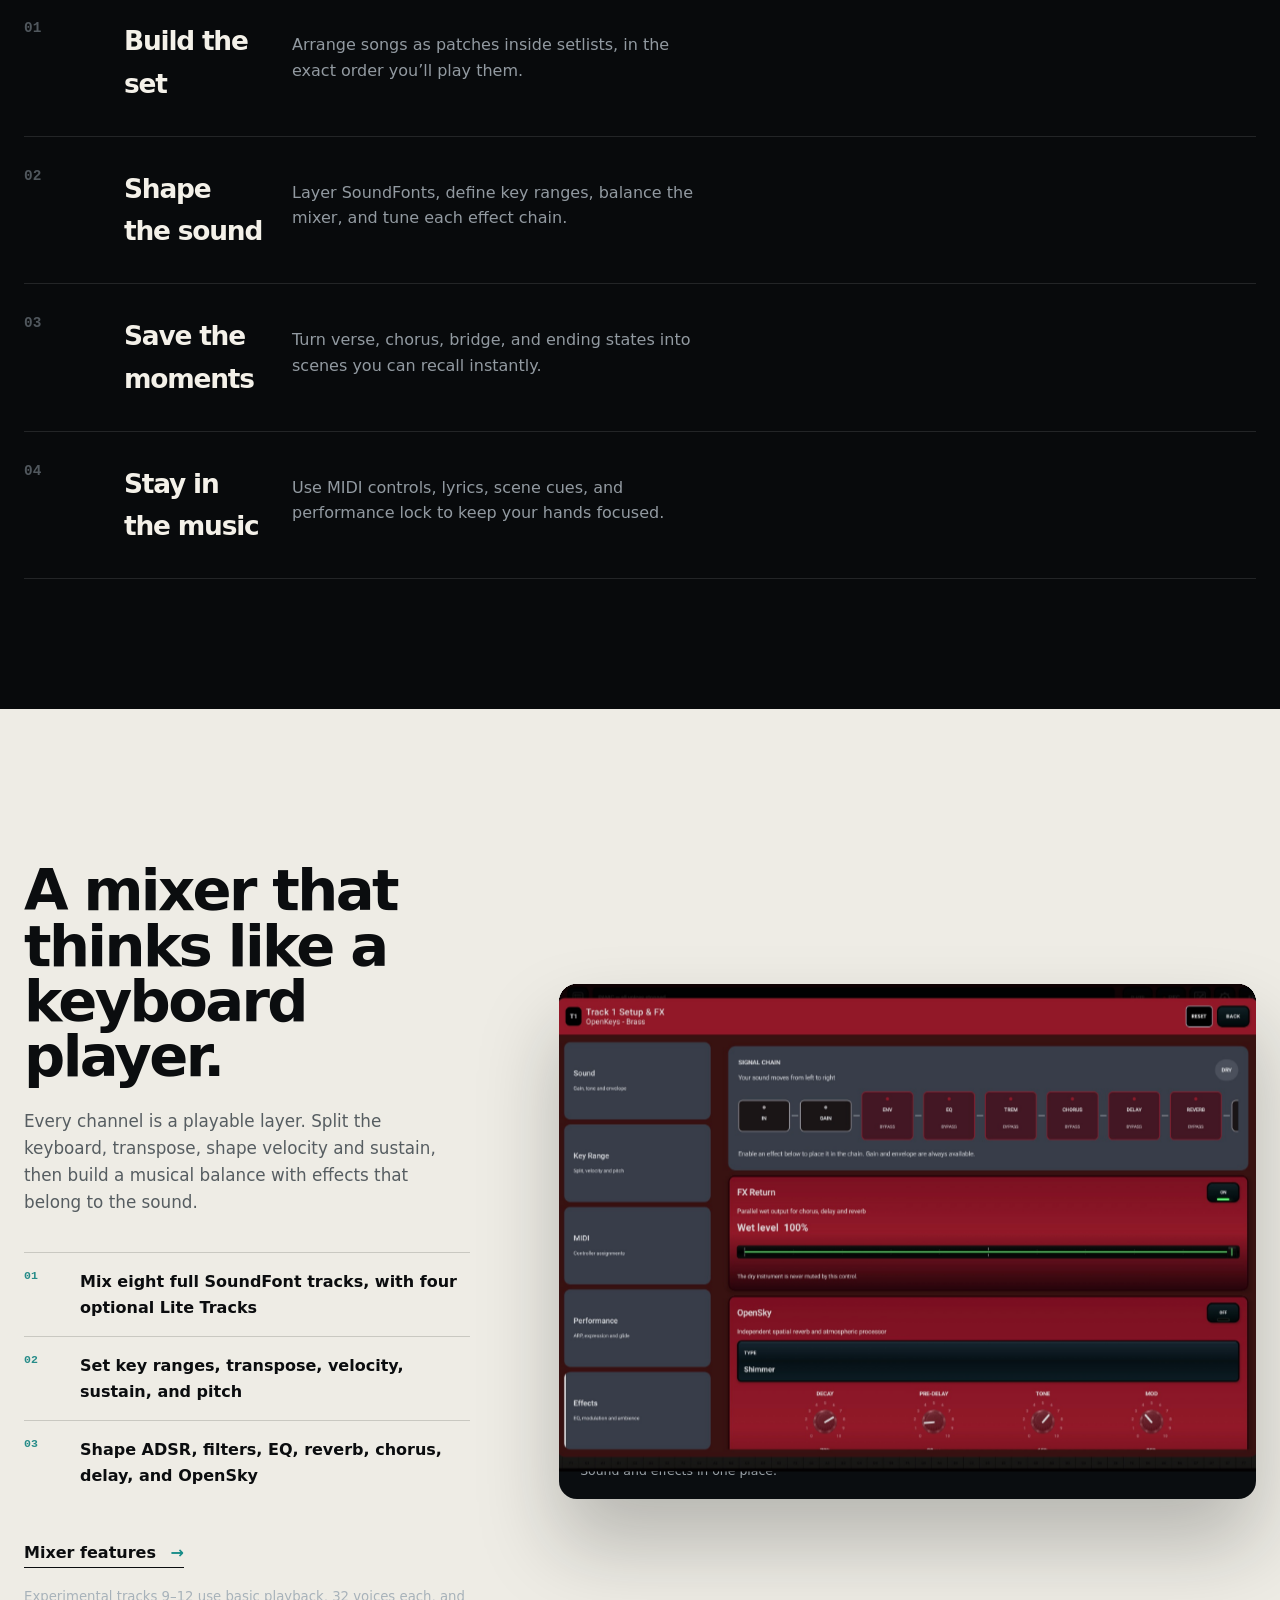
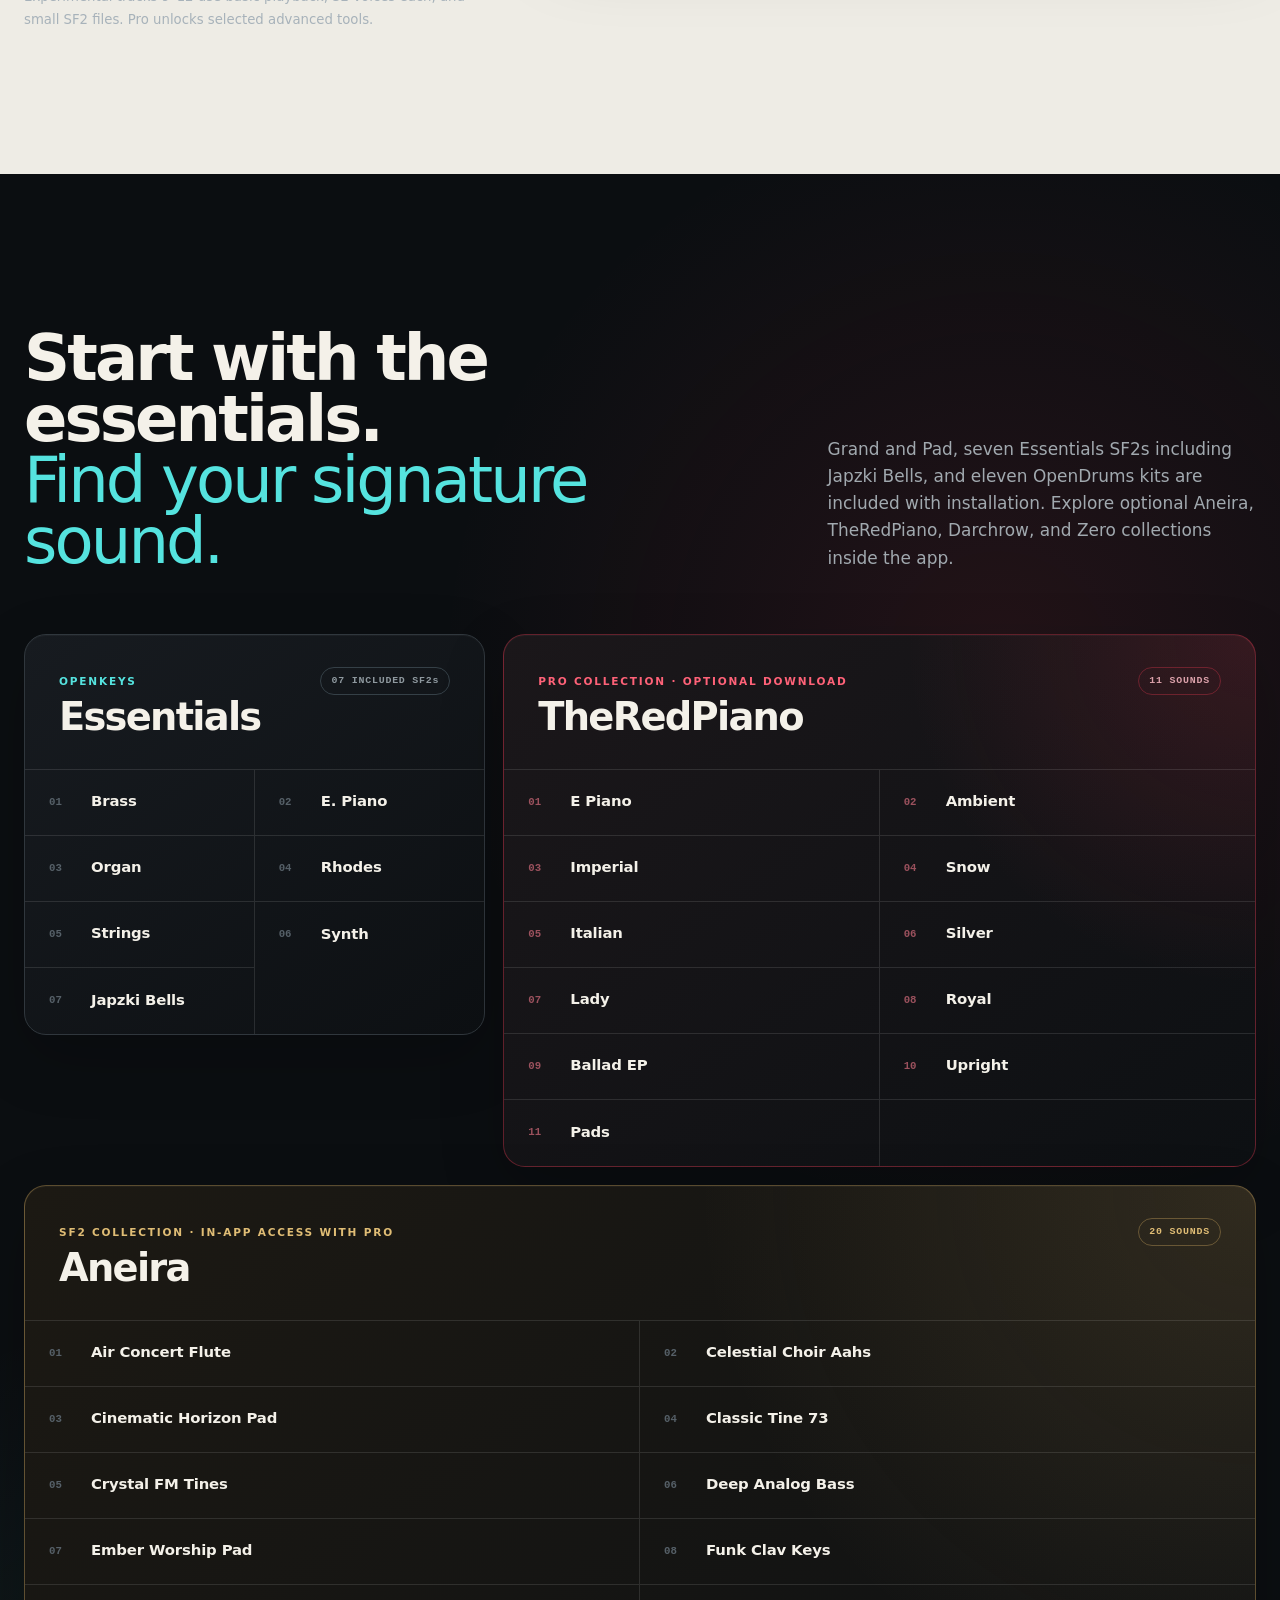
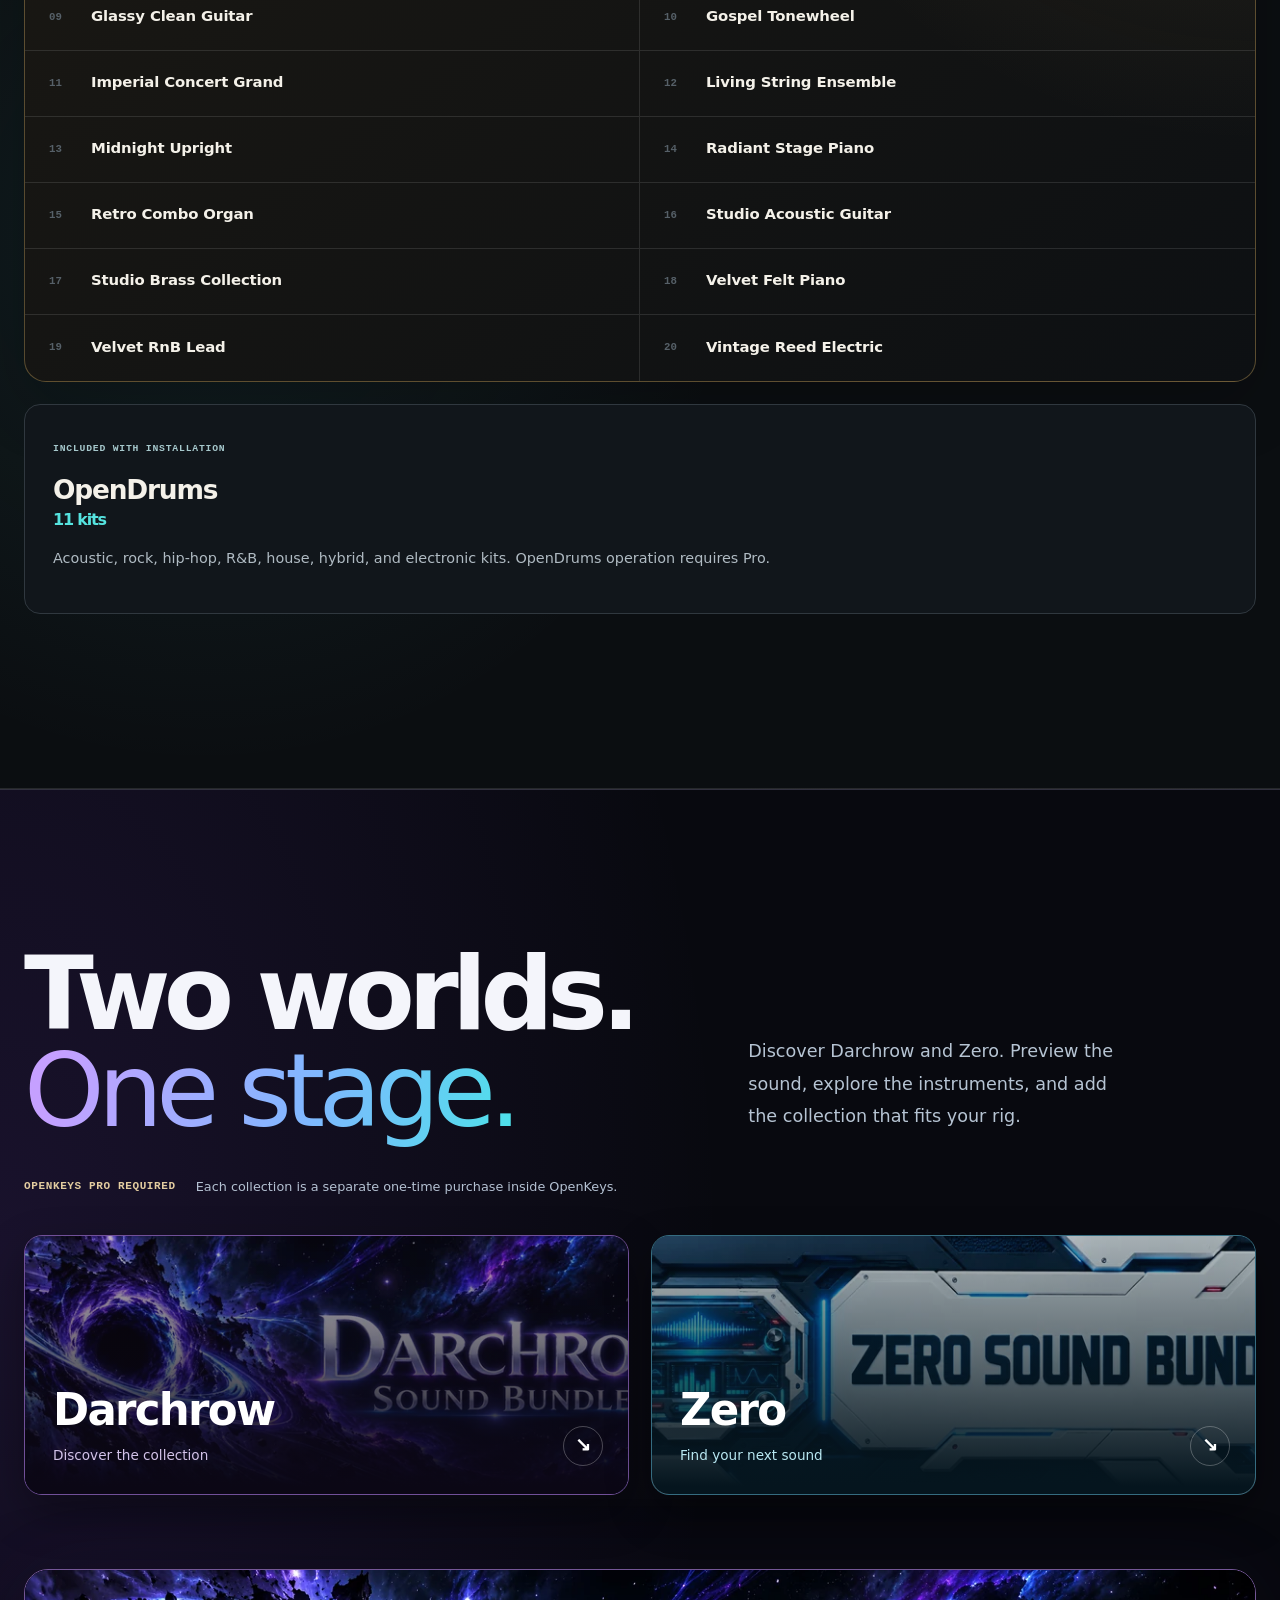
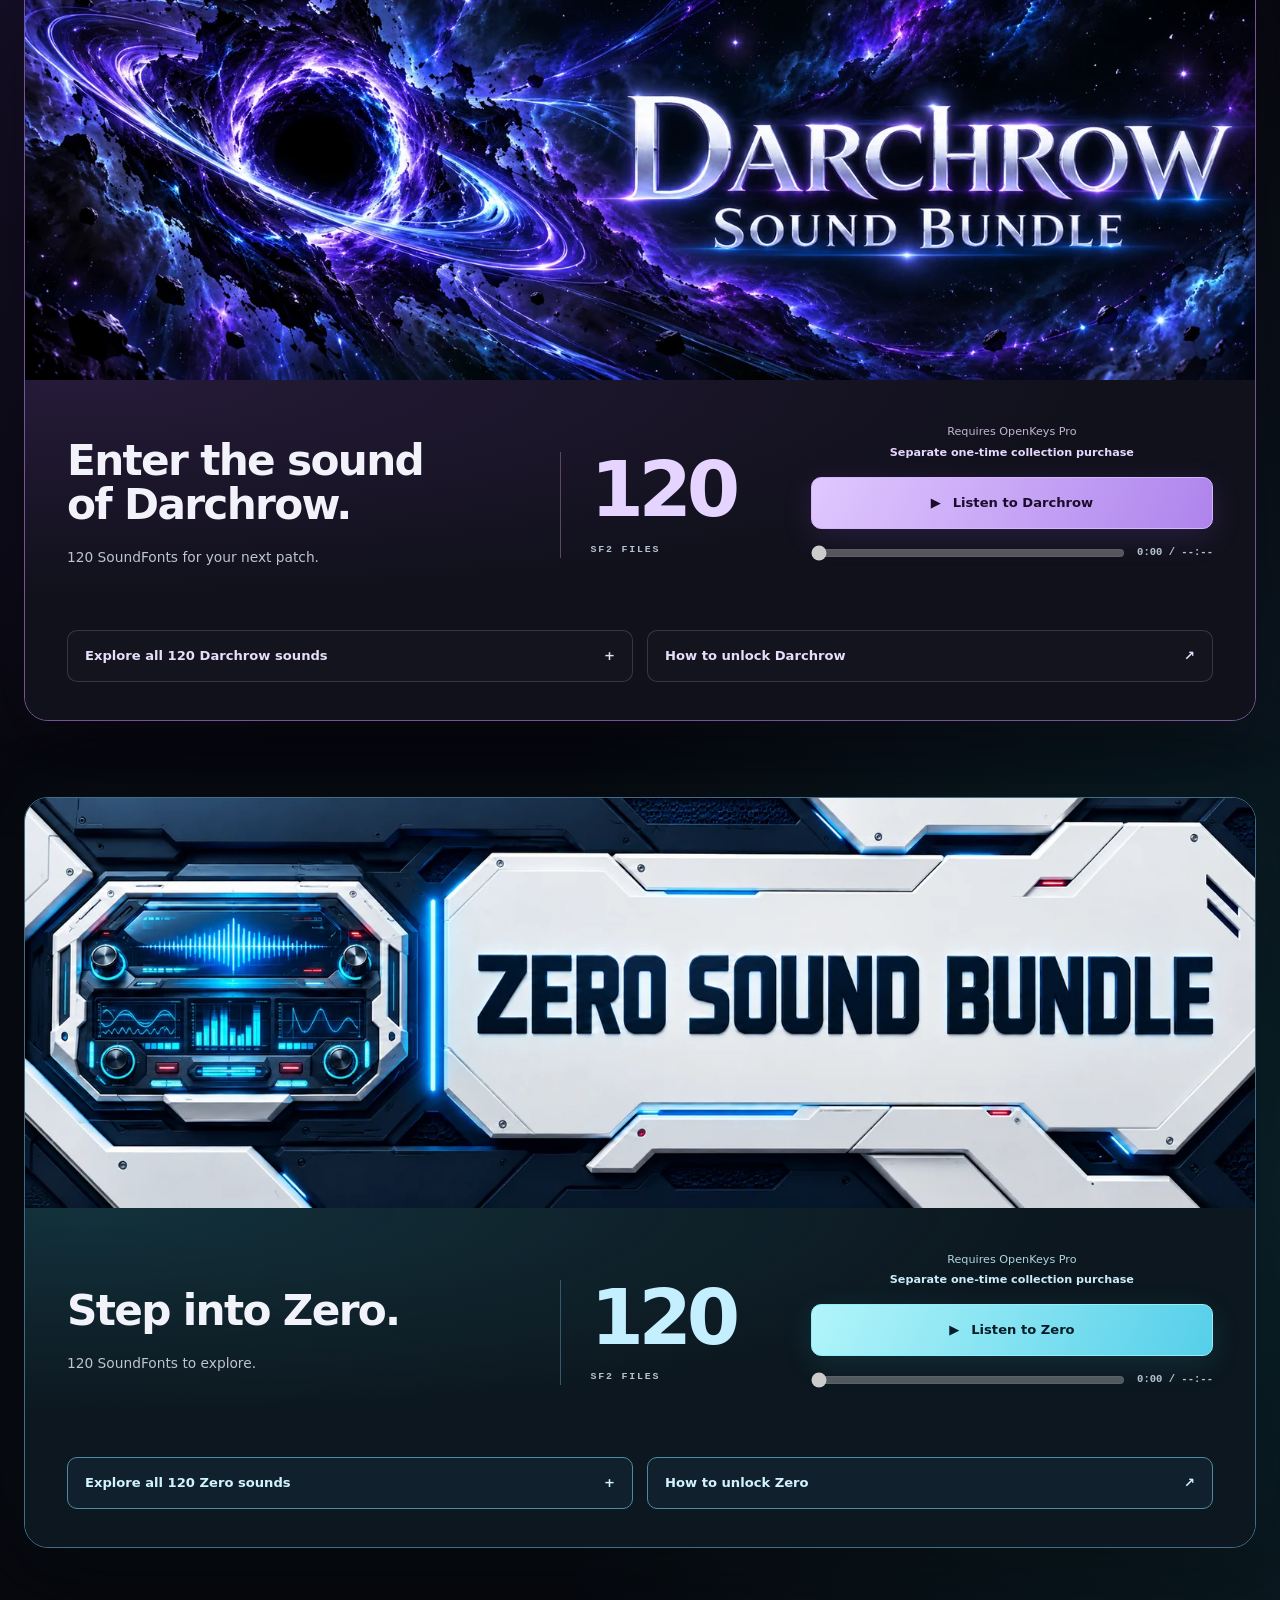
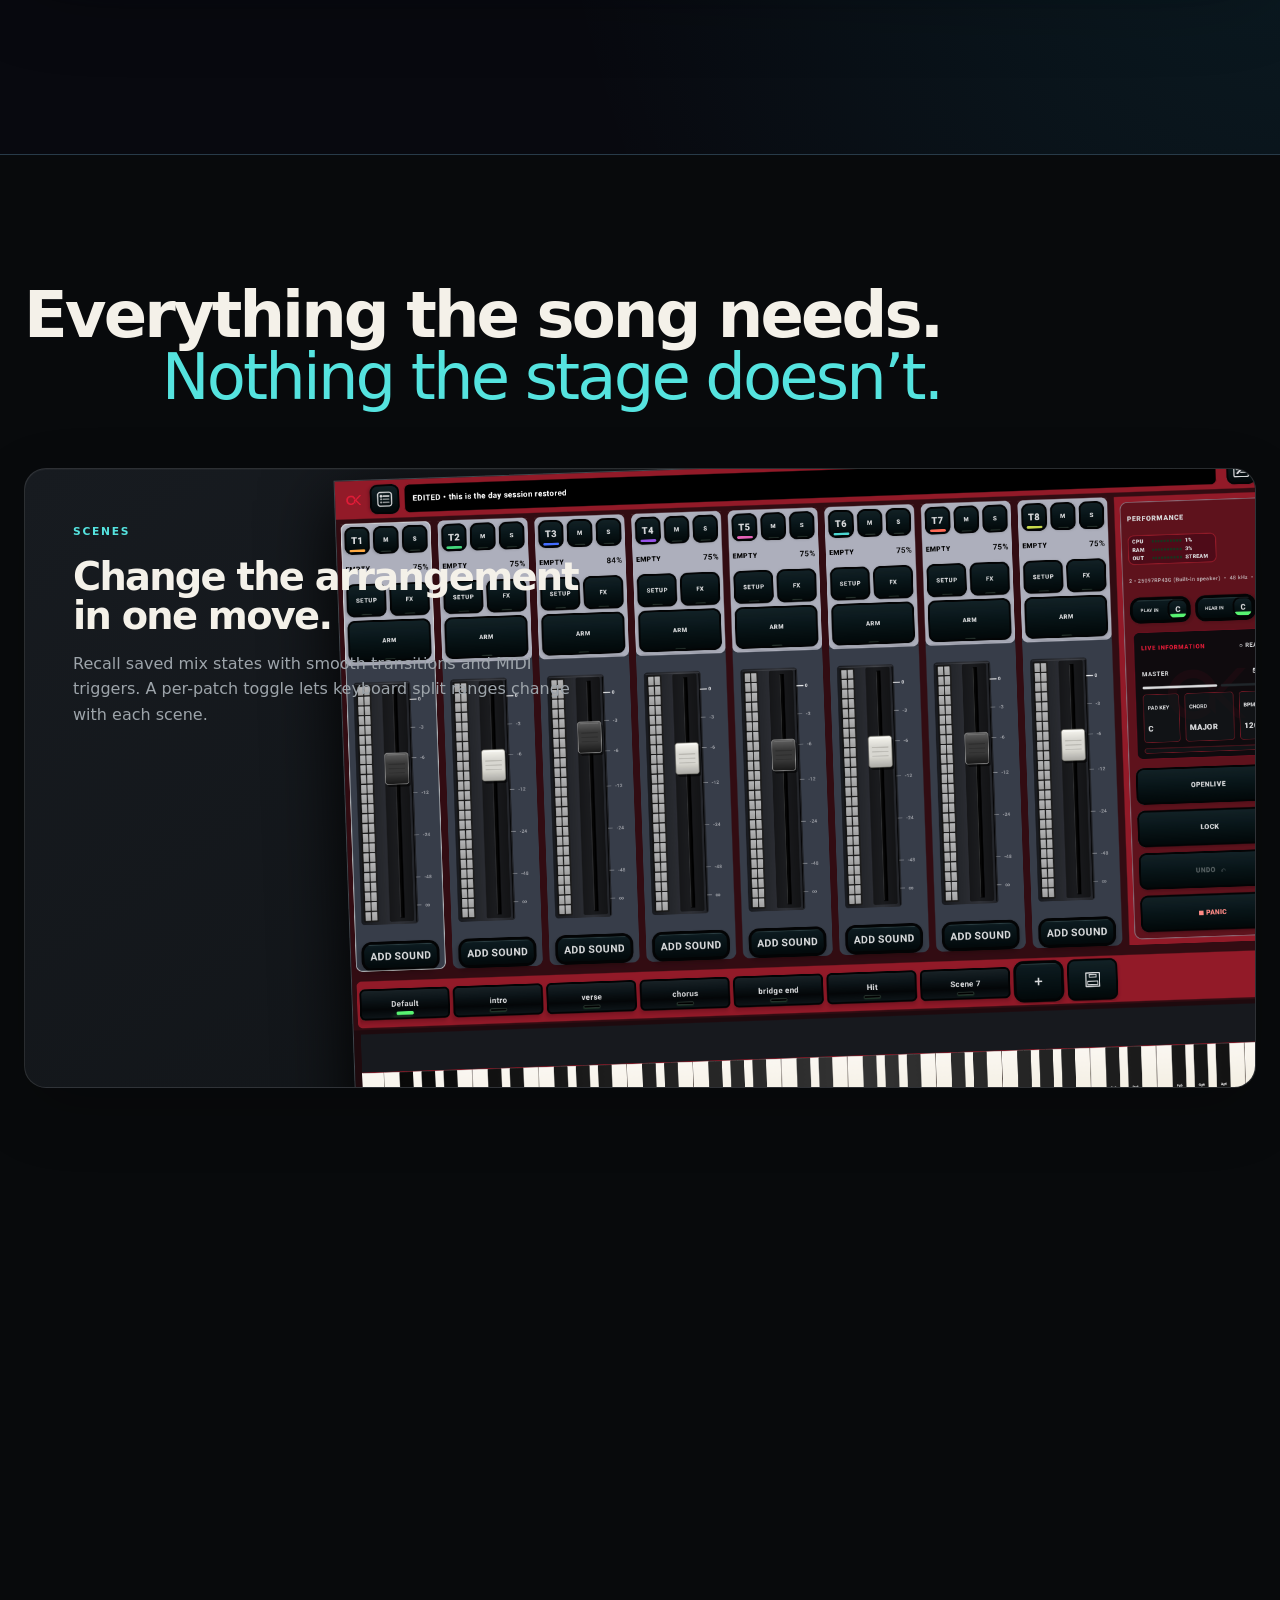
==== commit f501a48a: "Use real phone captures for iPhone and Android phone views - iPhone frame and hero phone card now sh" ====
--- a/output/openkeys-tutorial/index.html
+++ b/output/openkeys-tutorial/index.html
@@ -49,7 +49,7 @@
         <div class="hero-stack">
           <div class="app-frame hero-main" data-depth="12"><div class="frame-bar"><span></span><span></span><span></span><b>LIVE PERFORMANCE</b></div><img src="assets/tour/main-performance.jpg" srcset="assets/tour/main-performance-1000.jpg 1000w, assets/tour/main-performance.jpg 2000w" sizes="(max-width:980px) 92vw, 820px" width="2000" height="1335" fetchpriority="high" alt="OpenKeys performance screen with six track faders, OpenPads, scene buttons and a full keyboard"></div>
           <figure class="float-card float-pads" data-depth="34"><img src="assets/tour/openpads-full-1000.jpg" width="1000" height="667" alt="" loading="lazy"><figcaption><i></i>TheRedPiano</figcaption></figure>
-          <figure class="float-card float-phone theme-darchrow" data-depth="56"><img src="assets/tour/mixer-darchrow-1000.jpg" width="1000" height="666" alt="" loading="lazy"><figcaption><i></i>Darchrow</figcaption></figure>
+          <figure class="float-card float-phone theme-darchrow" data-depth="56"><img src="assets/tour/iphone-darchrow-900.jpg" srcset="assets/tour/iphone-darchrow-900.jpg 900w, assets/tour/iphone-darchrow.jpg 1800w" sizes="(max-width:980px) 46vw, 380px" width="900" height="405" alt="" loading="lazy"><figcaption><i></i>Phone · Darchrow</figcaption></figure>
           <span class="float-chip chip-scene" data-depth="44" aria-hidden="true"><b></b>Scene 5 · Active</span>
           <span class="float-chip chip-engine" data-depth="24" aria-hidden="true">64-frame native engine</span>
         </div>
@@ -68,15 +68,16 @@
         <div class="tour-track">
           <figure class="tour-slide" data-index="01"><div class="tour-shot"><img src="assets/tour/main-performance.jpg" srcset="assets/tour/main-performance-1000.jpg 1000w, assets/tour/main-performance.jpg 2000w" sizes="(max-width:760px) 86vw, 62vw" width="2000" height="1335" loading="lazy" alt="OpenKeys Perform screen"></div><figcaption><span>01 · TheRedPiano</span><h3>The whole rig on one screen.</h3><p>Faders, mute and solo, OpenPads, scenes and a full keyboard — everything a set needs, within reach.</p></figcaption></figure>
           <figure class="tour-slide" data-index="02"><div class="tour-shot"><img src="assets/tour/mixer-darchrow.jpg" srcset="assets/tour/mixer-darchrow-1000.jpg 1000w, assets/tour/mixer-darchrow.jpg 1768w" sizes="(max-width:760px) 86vw, 62vw" width="1768" height="1178" loading="lazy" alt="OpenKeys eight-track mixer in the Darchrow theme"></div><figcaption><span>02 · Darchrow</span><h3>Cool blue for dark stages.</h3><p>Switch the whole rig between TheRedPiano and Darchrow in Settings → Appearance.</p></figcaption></figure>
-          <figure class="tour-slide" data-index="03"><div class="tour-shot"><img src="assets/tour/openlive-full.jpg" srcset="assets/tour/openlive-full-1000.jpg 1000w, assets/tour/openlive-full.jpg 2000w" sizes="(max-width:760px) 86vw, 62vw" width="2000" height="1335" loading="lazy" alt="OpenKeys OpenLive screen"></div><figcaption><span>03 · OpenLive</span><h3>Scenes, patches and pads together.</h3><p>A stage view built for the song: tap a scene, jump a patch, hold a pad chord.</p></figcaption></figure>
-          <figure class="tour-slide" data-index="04"><div class="tour-shot"><img src="assets/tour/openpads-full.jpg" srcset="assets/tour/openpads-full-1000.jpg 1000w, assets/tour/openpads-full.jpg 2000w" sizes="(max-width:760px) 86vw, 62vw" width="2000" height="1335" loading="lazy" alt="OpenKeys OpenPads screen"></div><figcaption><span>04 · OpenPads</span><h3>Atmosphere under every chord.</h3><p>Sustained SoundFont pads in any key, with latch and release for seamless transitions.</p></figcaption></figure>
-          <figure class="tour-slide" data-index="05"><div class="tour-shot"><img src="assets/tour/opendrums-full.jpg" srcset="assets/tour/opendrums-full-1000.jpg 1000w, assets/tour/opendrums-full.jpg 2000w" sizes="(max-width:760px) 86vw, 62vw" width="2000" height="1335" loading="lazy" alt="OpenKeys OpenDrums screen"></div><figcaption><span>05 · OpenDrums</span><h3>Twelve pads. Eleven kits.</h3><p>Build the pulse with included kits, imported WAVs and groove controls.</p></figcaption></figure>
-          <figure class="tour-slide" data-index="06"><div class="tour-shot"><img src="assets/tour/track-effects.jpg" srcset="assets/tour/track-effects-1000.jpg 1000w, assets/tour/track-effects.jpg 2000w" sizes="(max-width:760px) 86vw, 62vw" width="2000" height="1335" loading="lazy" alt="OpenKeys Sound design screen"></div><figcaption><span>06 · Sound design</span><h3>An effect chain per layer.</h3><p>Shape each track with its own signal chain, FX returns and OpenSky.</p></figcaption></figure>
-          <figure class="tour-slide" data-index="07"><div class="tour-shot"><img src="assets/tour/track-performance.jpg" srcset="assets/tour/track-performance-1000.jpg 1000w, assets/tour/track-performance.jpg 2000w" sizes="(max-width:760px) 86vw, 62vw" width="2000" height="1335" loading="lazy" alt="OpenKeys Performance screen"></div><figcaption><span>07 · Performance</span><h3>Chords, arps and steps.</h3><p>Chord triggers, arpeggiator, gate, latch and a step sequencer per track.</p></figcaption></figure>
-          <figure class="tour-slide" data-index="08"><div class="tour-shot"><img src="assets/tour/opennote.jpg" srcset="assets/tour/opennote-1000.jpg 1000w, assets/tour/opennote.jpg 2000w" sizes="(max-width:760px) 86vw, 62vw" width="2000" height="1335" loading="lazy" alt="OpenKeys OpenNotes screen"></div><figcaption><span>08 · OpenNotes</span><h3>Lyrics and cues, in sync.</h3><p>Write sections and song controls next to the music you're playing.</p></figcaption></figure>
-          <figure class="tour-slide" data-index="09"><div class="tour-shot"><img src="assets/tour/record-studio.jpg" srcset="assets/tour/record-studio-1000.jpg 1000w, assets/tour/record-studio.jpg 2000w" sizes="(max-width:760px) 86vw, 62vw" width="2000" height="1335" loading="lazy" alt="OpenKeys OpenRecord screen"></div><figcaption><span>09 · OpenRecord</span><h3>Keep the take.</h3><p>Capture a 48 kHz stereo master, MIDI or video straight from the rig.</p></figcaption></figure>
-          <figure class="tour-slide" data-index="10"><div class="tour-shot"><img src="assets/tour/sound-library.jpg" srcset="assets/tour/sound-library-1000.jpg 1000w, assets/tour/sound-library.jpg 2000w" sizes="(max-width:760px) 86vw, 62vw" width="2000" height="1335" loading="lazy" alt="OpenKeys SF2 Library screen"></div><figcaption><span>10 · SF2 Library</span><h3>Your SoundFonts, organized.</h3><p>Import SF2s, browse Essentials and add the collections that fit your sound.</p></figcaption></figure>
-          <figure class="tour-slide" data-index="11"><div class="tour-shot"><img src="assets/tour/setlists.jpg" srcset="assets/tour/setlists-1000.jpg 1000w, assets/tour/setlists.jpg 2000w" sizes="(max-width:760px) 86vw, 62vw" width="2000" height="1335" loading="lazy" alt="OpenKeys Setlists screen"></div><figcaption><span>11 · Setlists</span><h3>The show, in order.</h3><p>Patches arranged song by song, ready to import, export and open.</p></figcaption></figure>
+          <figure class="tour-slide" data-index="03"><div class="tour-shot tour-phones"><img src="assets/tour/iphone-theredpiano-900.jpg" srcset="assets/tour/iphone-theredpiano-900.jpg 900w, assets/tour/iphone-theredpiano.jpg 1800w" sizes="(max-width:760px) 80vw, 46vw" width="900" height="405" loading="lazy" alt="OpenKeys phone mixer in TheRedPiano theme"><img src="assets/tour/iphone-darchrow-900.jpg" srcset="assets/tour/iphone-darchrow-900.jpg 900w, assets/tour/iphone-darchrow.jpg 1800w" sizes="(max-width:760px) 80vw, 46vw" width="900" height="405" loading="lazy" alt="OpenKeys phone mixer in the Darchrow theme"></div><figcaption><span>03 · Phone</span><h3>The mixer, in your pocket.</h3><p>The same rig on iPhone and Android phones: faders, arm, mute and solo, with Sustain, Pads, Drums and Patch one tap away.</p></figcaption></figure>
+          <figure class="tour-slide" data-index="04"><div class="tour-shot"><img src="assets/tour/openlive-full.jpg" srcset="assets/tour/openlive-full-1000.jpg 1000w, assets/tour/openlive-full.jpg 2000w" sizes="(max-width:760px) 86vw, 62vw" width="2000" height="1335" loading="lazy" alt="OpenKeys OpenLive screen"></div><figcaption><span>04 · OpenLive</span><h3>Scenes, patches and pads together.</h3><p>A stage view built for the song: tap a scene, jump a patch, hold a pad chord.</p></figcaption></figure>
+          <figure class="tour-slide" data-index="05"><div class="tour-shot"><img src="assets/tour/openpads-full.jpg" srcset="assets/tour/openpads-full-1000.jpg 1000w, assets/tour/openpads-full.jpg 2000w" sizes="(max-width:760px) 86vw, 62vw" width="2000" height="1335" loading="lazy" alt="OpenKeys OpenPads screen"></div><figcaption><span>05 · OpenPads</span><h3>Atmosphere under every chord.</h3><p>Sustained SoundFont pads in any key, with latch and release for seamless transitions.</p></figcaption></figure>
+          <figure class="tour-slide" data-index="06"><div class="tour-shot"><img src="assets/tour/opendrums-full.jpg" srcset="assets/tour/opendrums-full-1000.jpg 1000w, assets/tour/opendrums-full.jpg 2000w" sizes="(max-width:760px) 86vw, 62vw" width="2000" height="1335" loading="lazy" alt="OpenKeys OpenDrums screen"></div><figcaption><span>06 · OpenDrums</span><h3>Twelve pads. Eleven kits.</h3><p>Build the pulse with included kits, imported WAVs and groove controls.</p></figcaption></figure>
+          <figure class="tour-slide" data-index="07"><div class="tour-shot"><img src="assets/tour/track-effects.jpg" srcset="assets/tour/track-effects-1000.jpg 1000w, assets/tour/track-effects.jpg 2000w" sizes="(max-width:760px) 86vw, 62vw" width="2000" height="1335" loading="lazy" alt="OpenKeys Sound design screen"></div><figcaption><span>07 · Sound design</span><h3>An effect chain per layer.</h3><p>Shape each track with its own signal chain, FX returns and OpenSky.</p></figcaption></figure>
+          <figure class="tour-slide" data-index="08"><div class="tour-shot"><img src="assets/tour/track-performance.jpg" srcset="assets/tour/track-performance-1000.jpg 1000w, assets/tour/track-performance.jpg 2000w" sizes="(max-width:760px) 86vw, 62vw" width="2000" height="1335" loading="lazy" alt="OpenKeys Performance screen"></div><figcaption><span>08 · Performance</span><h3>Chords, arps and steps.</h3><p>Chord triggers, arpeggiator, gate, latch and a step sequencer per track.</p></figcaption></figure>
+          <figure class="tour-slide" data-index="09"><div class="tour-shot"><img src="assets/tour/opennote.jpg" srcset="assets/tour/opennote-1000.jpg 1000w, assets/tour/opennote.jpg 2000w" sizes="(max-width:760px) 86vw, 62vw" width="2000" height="1335" loading="lazy" alt="OpenKeys OpenNotes screen"></div><figcaption><span>09 · OpenNotes</span><h3>Lyrics and cues, in sync.</h3><p>Write sections and song controls next to the music you're playing.</p></figcaption></figure>
+          <figure class="tour-slide" data-index="10"><div class="tour-shot"><img src="assets/tour/record-studio.jpg" srcset="assets/tour/record-studio-1000.jpg 1000w, assets/tour/record-studio.jpg 2000w" sizes="(max-width:760px) 86vw, 62vw" width="2000" height="1335" loading="lazy" alt="OpenKeys OpenRecord screen"></div><figcaption><span>10 · OpenRecord</span><h3>Keep the take.</h3><p>Capture a 48 kHz stereo master, MIDI or video straight from the rig.</p></figcaption></figure>
+          <figure class="tour-slide" data-index="11"><div class="tour-shot"><img src="assets/tour/sound-library.jpg" srcset="assets/tour/sound-library-1000.jpg 1000w, assets/tour/sound-library.jpg 2000w" sizes="(max-width:760px) 86vw, 62vw" width="2000" height="1335" loading="lazy" alt="OpenKeys SF2 Library screen"></div><figcaption><span>11 · SF2 Library</span><h3>Your SoundFonts, organized.</h3><p>Import SF2s, browse Essentials and add the collections that fit your sound.</p></figcaption></figure>
+          <figure class="tour-slide" data-index="12"><div class="tour-shot"><img src="assets/tour/setlists.jpg" srcset="assets/tour/setlists-1000.jpg 1000w, assets/tour/setlists.jpg 2000w" sizes="(max-width:760px) 86vw, 62vw" width="2000" height="1335" loading="lazy" alt="OpenKeys Setlists screen"></div><figcaption><span>12 · Setlists</span><h3>The show, in order.</h3><p>Patches arranged song by song, ready to import, export and open.</p></figcaption></figure>
         </div>
       </div>
     </section>
@@ -91,7 +92,7 @@
         <div class="device-wrap reveal" data-delay="1">
           <div class="device-stage" data-tilt data-theme-stage>
             <div class="device ipad" data-depth="14"><div class="device-screen"><img class="active" data-theme="darchrow" src="assets/tour/mixer-darchrow.jpg" width="1768" height="1178" loading="lazy" alt="OpenKeys on iPad in the Darchrow theme: eight-track mixer"><img data-theme="theredpiano" src="assets/tour/mixer-theredpiano.jpg" width="1768" height="1178" loading="lazy" alt="OpenKeys on iPad in TheRedPiano theme: eight-track mixer"></div></div>
-            <div class="device iphone" data-depth="40"><div class="device-screen"><img data-theme="darchrow" src="assets/tour/mixer-darchrow-1000.jpg" width="1000" height="666" loading="lazy" alt=""><img class="active" data-theme="theredpiano" src="assets/tour/mixer-theredpiano-1000.jpg" width="1000" height="666" loading="lazy" alt=""></div></div>
+            <div class="device iphone" data-depth="40"><div class="device-screen"><img data-theme="darchrow" src="assets/tour/iphone-darchrow-900.jpg" srcset="assets/tour/iphone-darchrow-900.jpg 900w, assets/tour/iphone-darchrow.jpg 1800w" sizes="(max-width:980px) 56vw, 420px" width="900" height="405" loading="lazy" alt="OpenKeys on iPhone in the Darchrow theme: mixer"><img class="active" data-theme="theredpiano" src="assets/tour/iphone-theredpiano-900.jpg" srcset="assets/tour/iphone-theredpiano-900.jpg 900w, assets/tour/iphone-theredpiano.jpg 1800w" sizes="(max-width:980px) 56vw, 420px" width="900" height="405" loading="lazy" alt="OpenKeys on iPhone in TheRedPiano theme: mixer"></div></div>
           </div>
           <div class="theme-switch" role="group" aria-label="Preview theme"><button type="button" data-set-theme="darchrow" aria-pressed="true"><i></i>Darchrow</button><button type="button" data-set-theme="theredpiano" aria-pressed="false"><i></i>TheRedPiano</button></div>
         </div>
--- a/output/openkeys-tutorial/assets/css/motion.css
+++ b/output/openkeys-tutorial/assets/css/motion.css
@@ -68,6 +68,10 @@
 .tour-slide figcaption span{grid-row:span 2;color:var(--cyan);font-size:.74rem;font-weight:900;letter-spacing:.16em;text-transform:uppercase}
 .tour-slide h3{margin:0;font-size:clamp(1.25rem,2vw,1.7rem);line-height:1.15}
 .tour-slide p{margin:0;color:var(--muted);max-width:52ch}
+.tour-shot.tour-phones{aspect-ratio:3/2;display:flex;flex-direction:column;justify-content:center;align-items:center;gap:4%;background:radial-gradient(ellipse at 30% 20%,rgba(229,55,79,.22),transparent 55%),radial-gradient(ellipse at 70% 85%,rgba(60,150,255,.2),transparent 55%),#07090b}
+.tour-shot.tour-phones img{width:auto;height:42%;aspect-ratio:1800/810;object-fit:contain;padding:6px 10px;background:#050607;border:1px solid #3b4047;border-radius:22px;box-shadow:0 20px 50px rgba(0,0,0,.55);box-sizing:content-box}
+.tour-shot.tour-phones img:first-child{transform:translateX(-7%)}
+.tour-shot.tour-phones img:last-child{transform:translateX(7%)}
 
 /* Device stage (iOS section) */
 .showcase .button.ghost{color:#0b0d0f;border-color:rgba(11,13,15,.28);background:transparent}
@@ -85,8 +89,8 @@
 .device-screen img:not(:first-child){position:absolute;inset:0;height:100%;object-fit:cover}
 .device-screen img:not(.active){opacity:0}
 .device-screen img.active{transform:scale(1)}
-.device.iphone .device-screen{aspect-ratio:2.17}
-.device.iphone .device-screen img{position:absolute;inset:0;width:100%;height:100%;object-fit:cover;object-position:50% 100%}
+.device.iphone .device-screen{aspect-ratio:1800/810}
+.device.iphone .device-screen img{position:absolute;inset:0;width:100%;height:100%;object-fit:contain}
 .device{transition:transform .9s var(--ease-out),box-shadow 1s var(--ease-io)}
 [data-active-theme="darchrow"] .device{box-shadow:0 0 0 2px #15181c,0 50px 110px rgba(0,0,0,.6),0 0 80px rgba(60,150,255,.22)}
 [data-active-theme="theredpiano"] .device{box-shadow:0 0 0 2px #15181c,0 50px 110px rgba(0,0,0,.6),0 0 80px rgba(229,55,79,.24)}
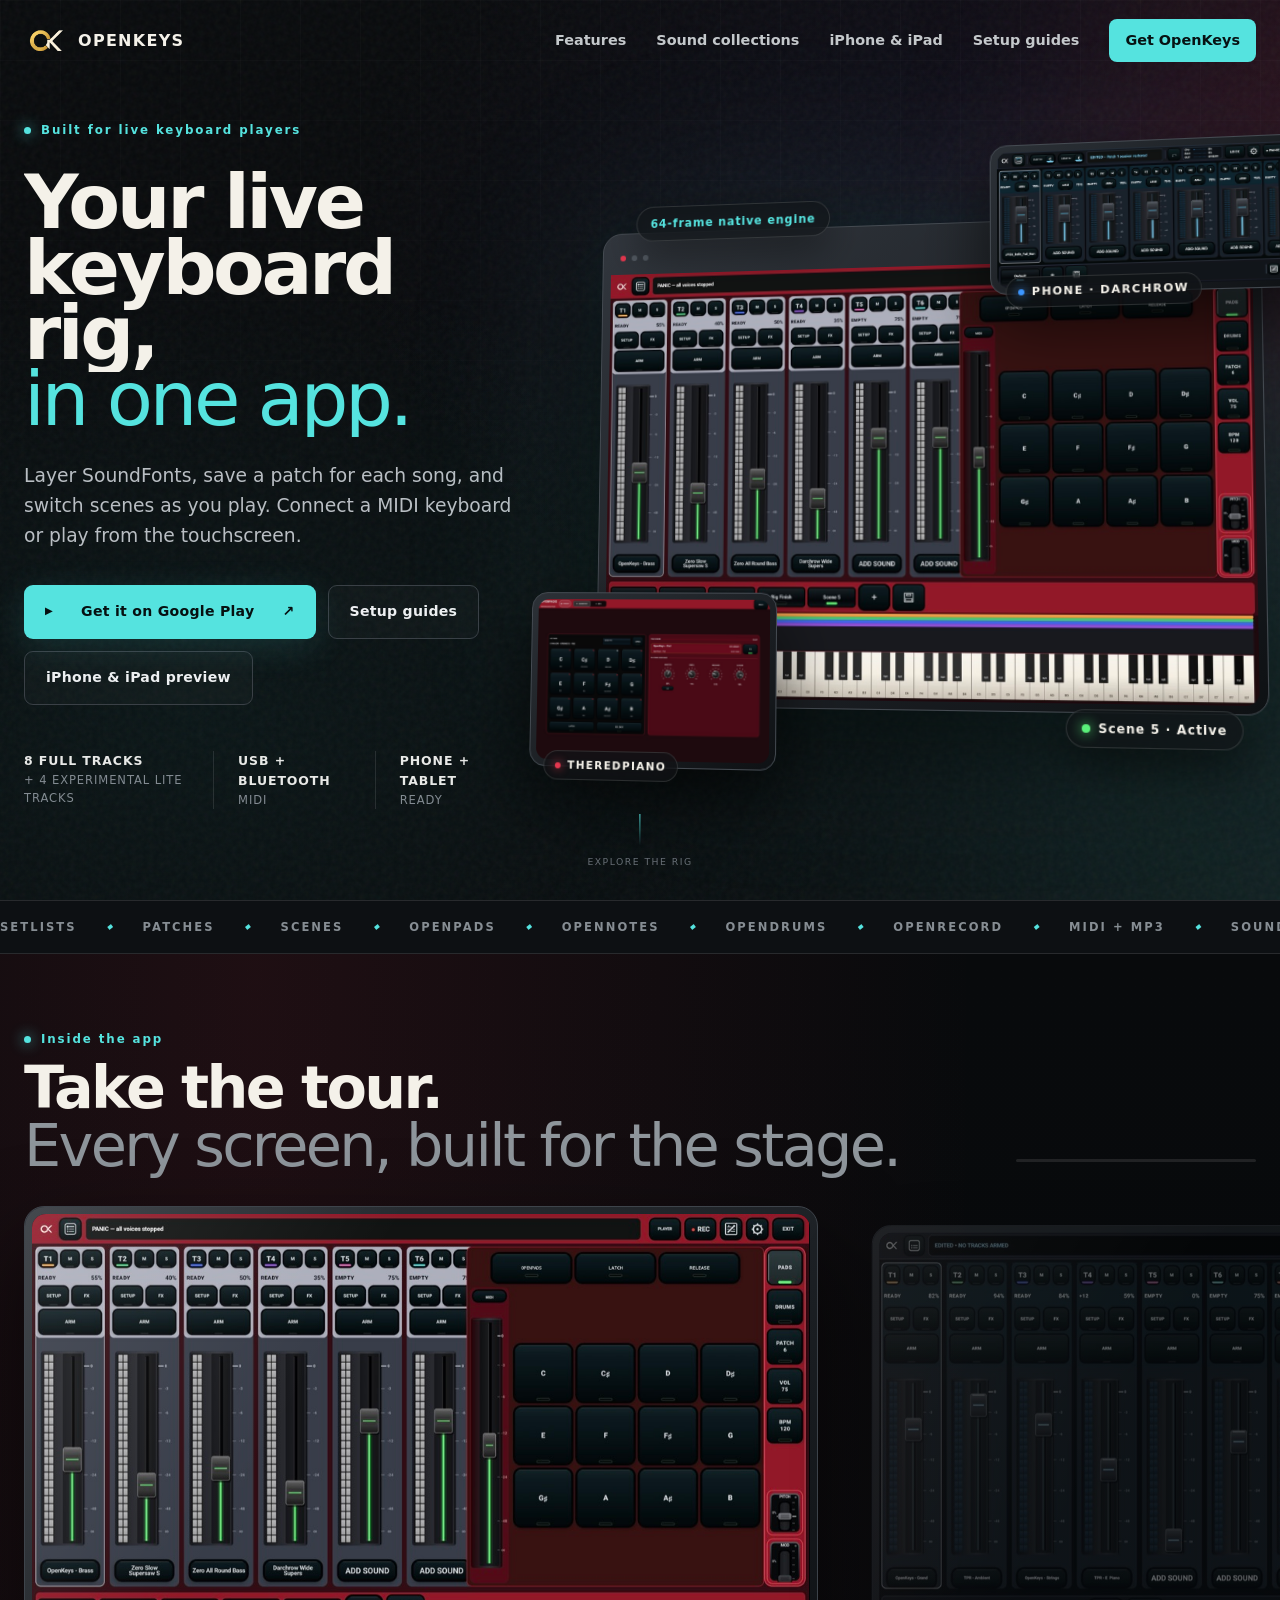
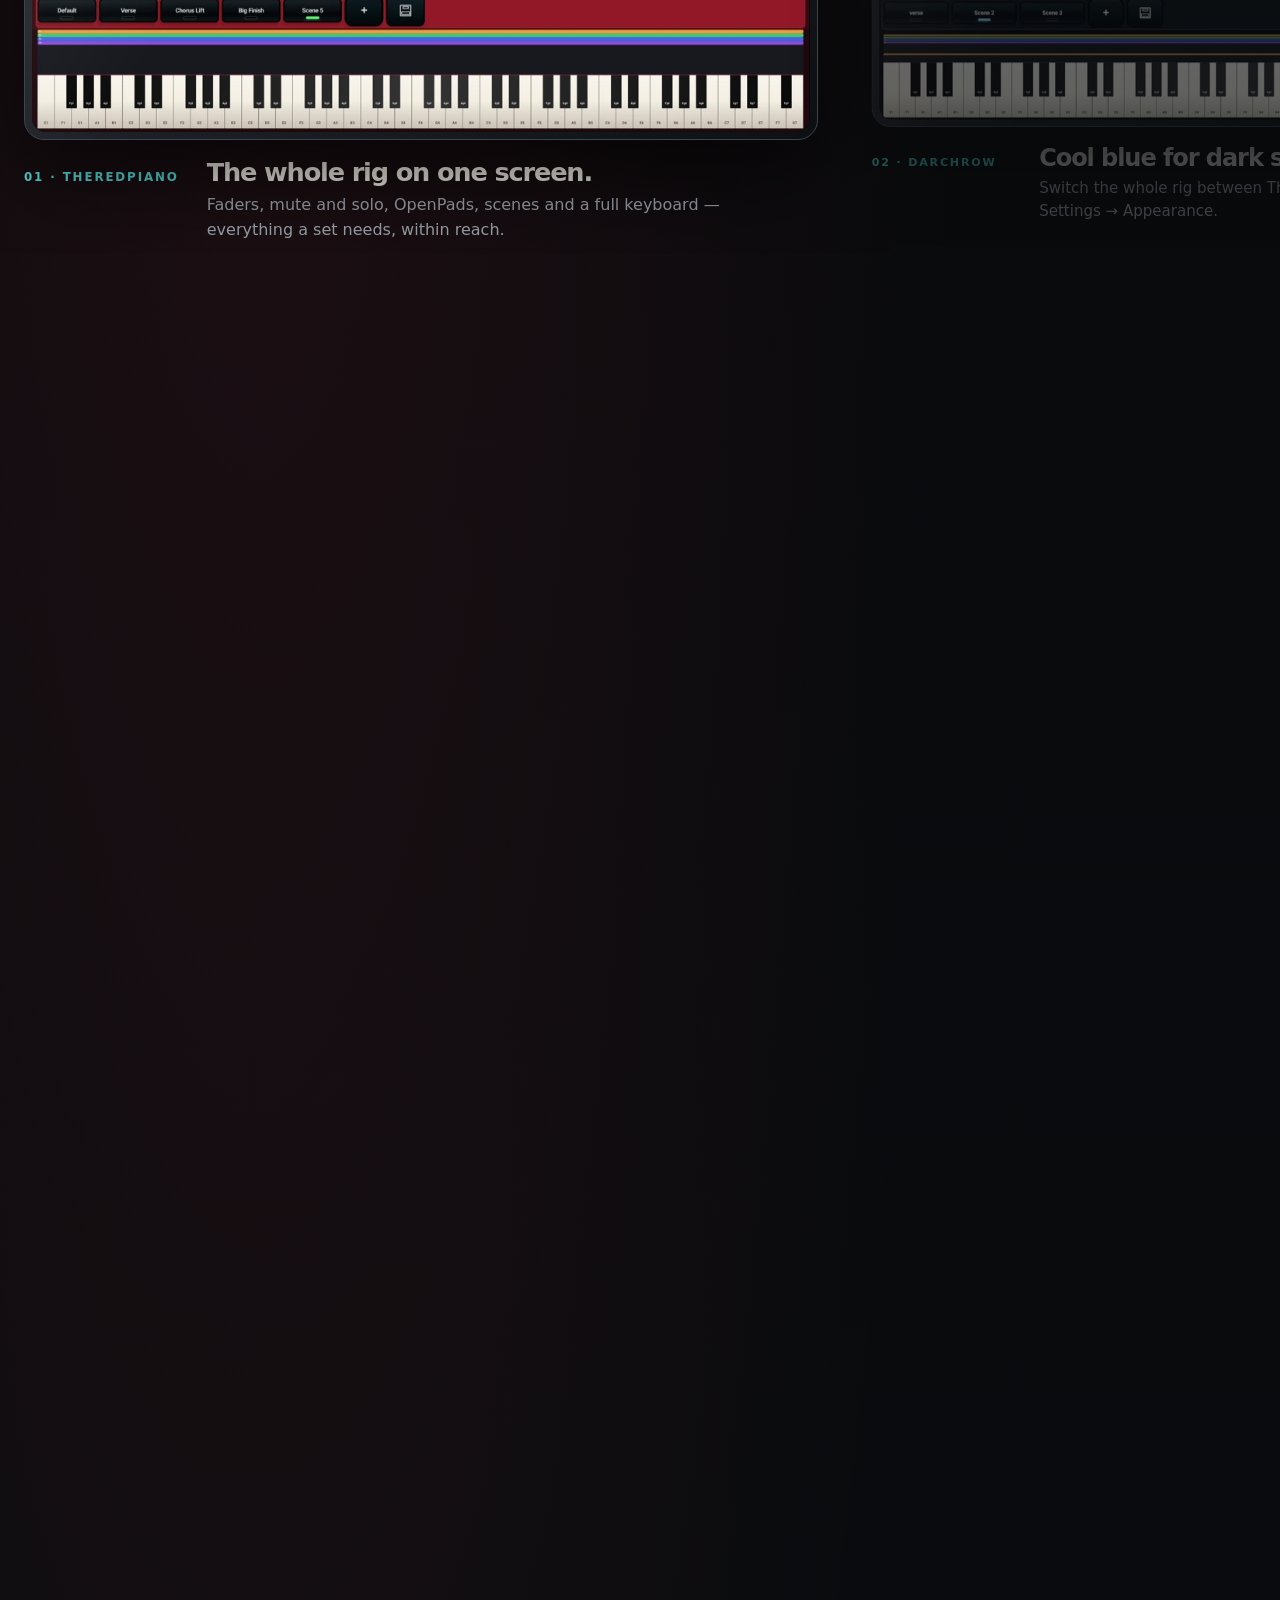
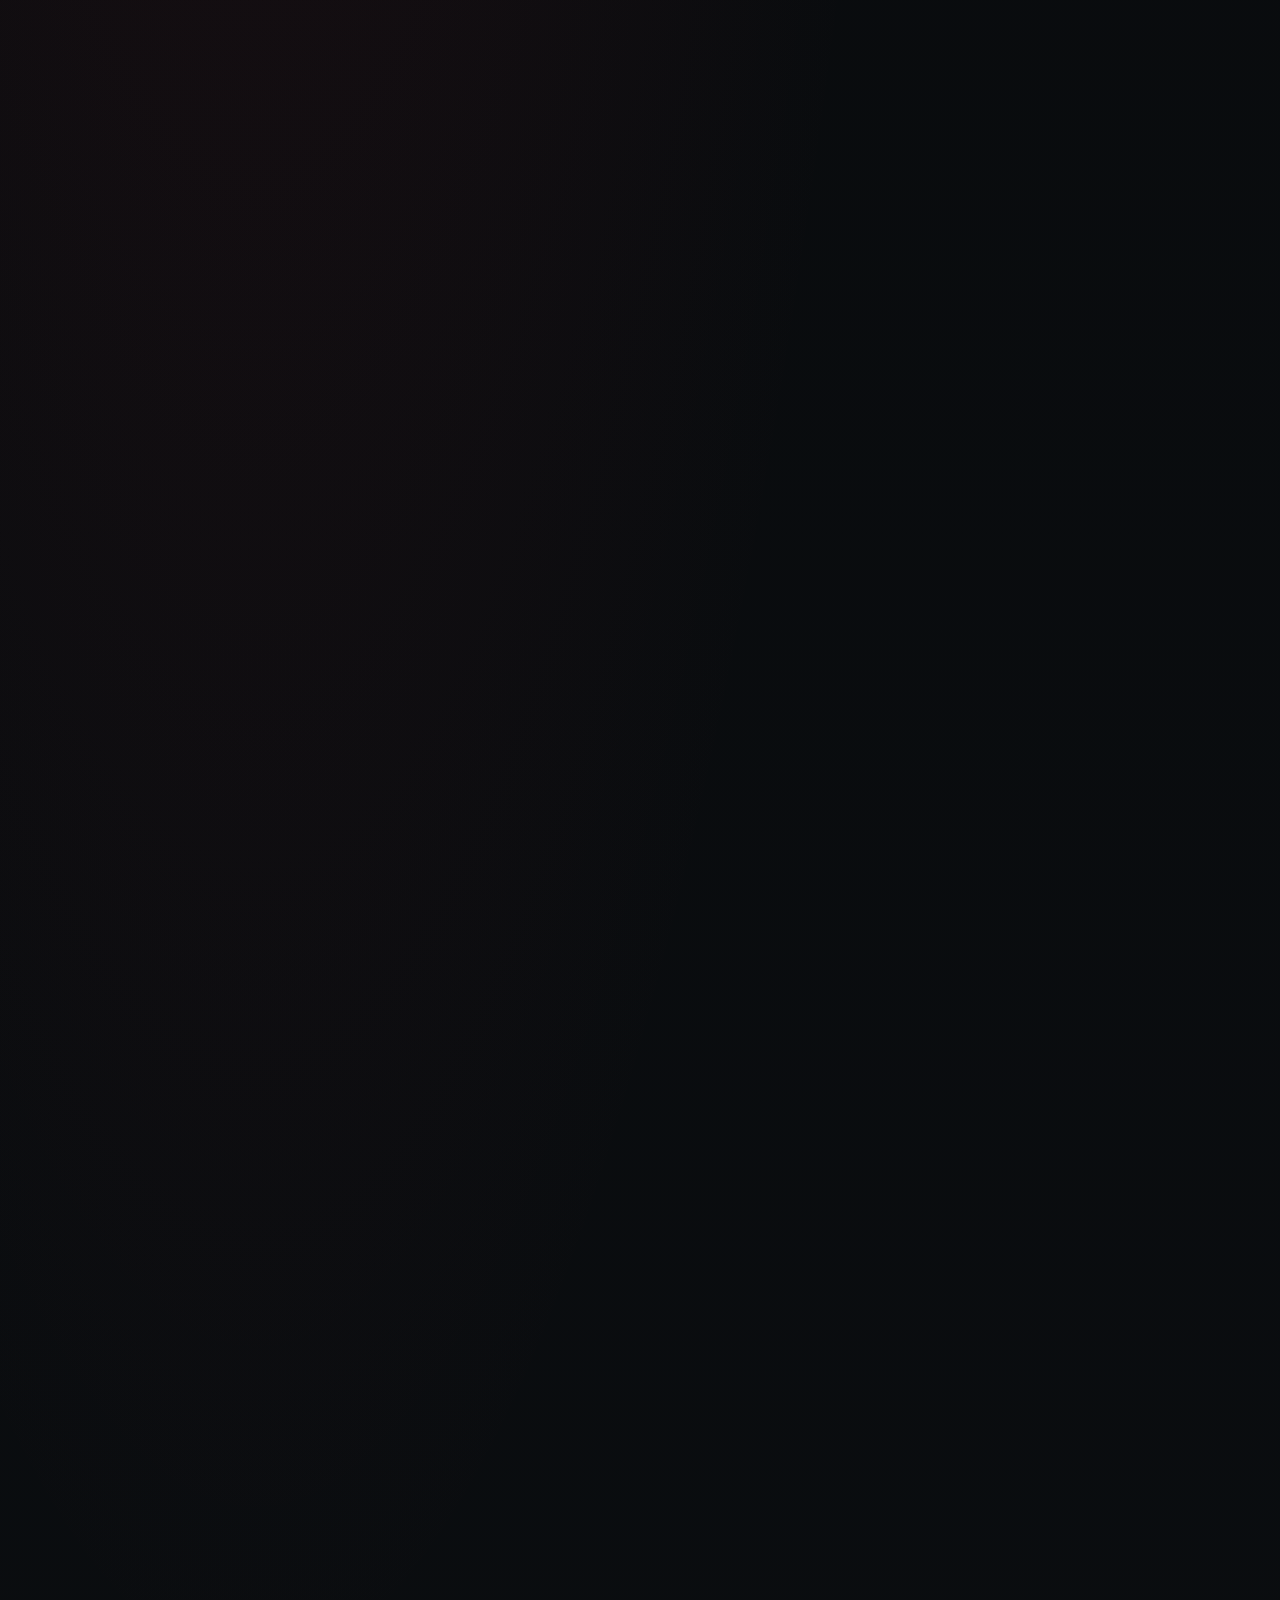
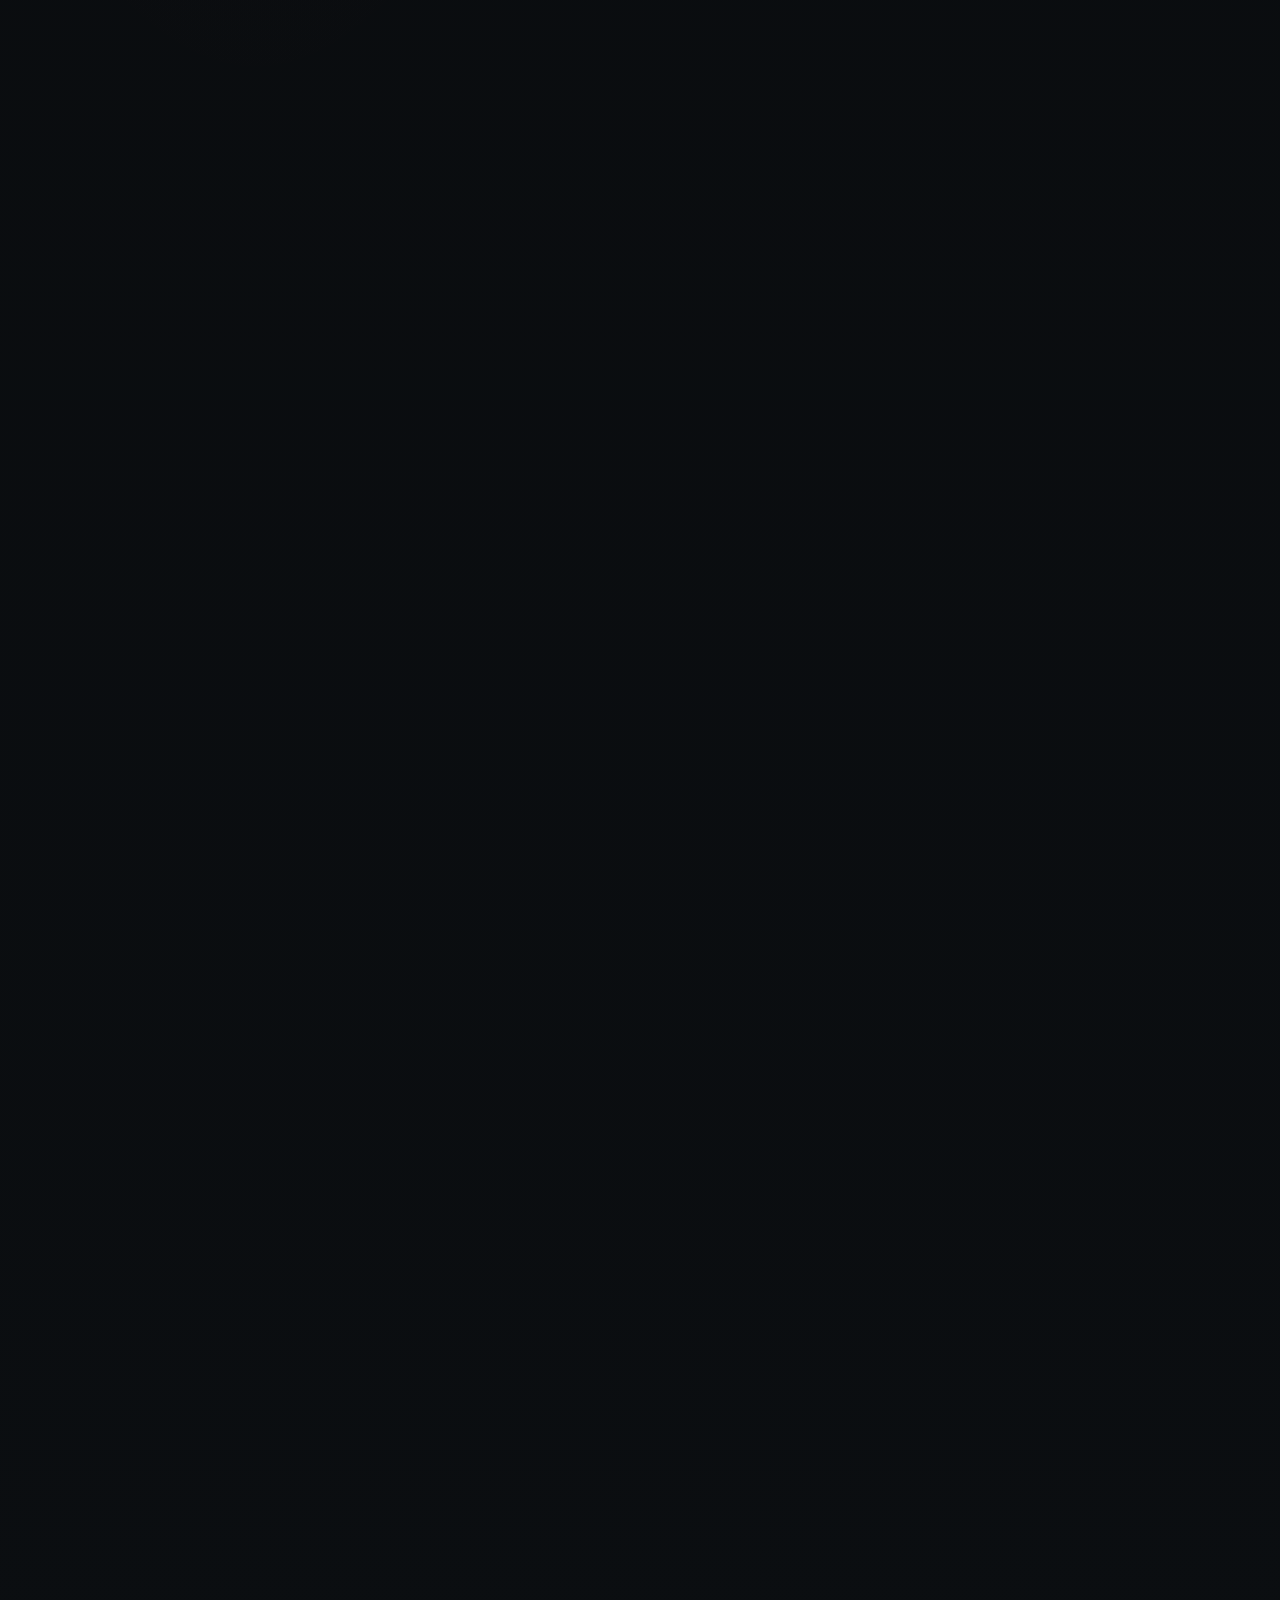
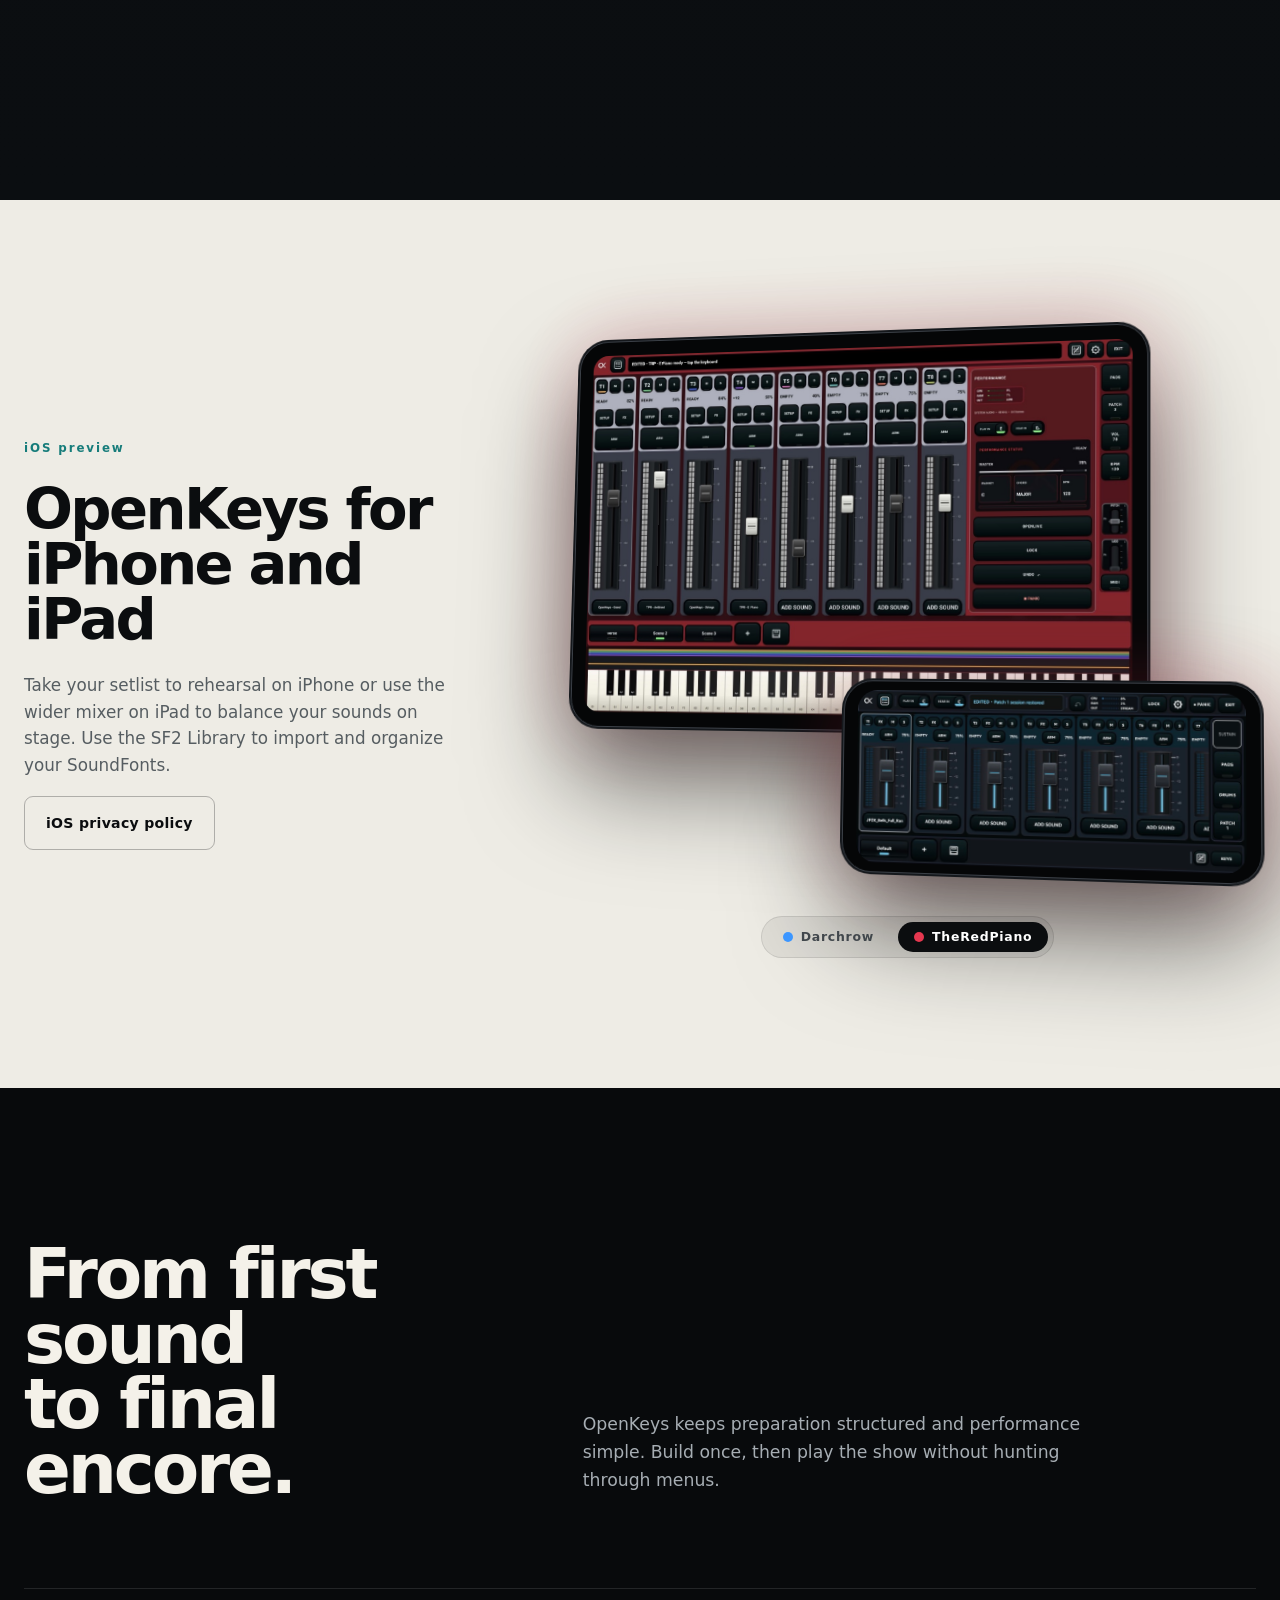
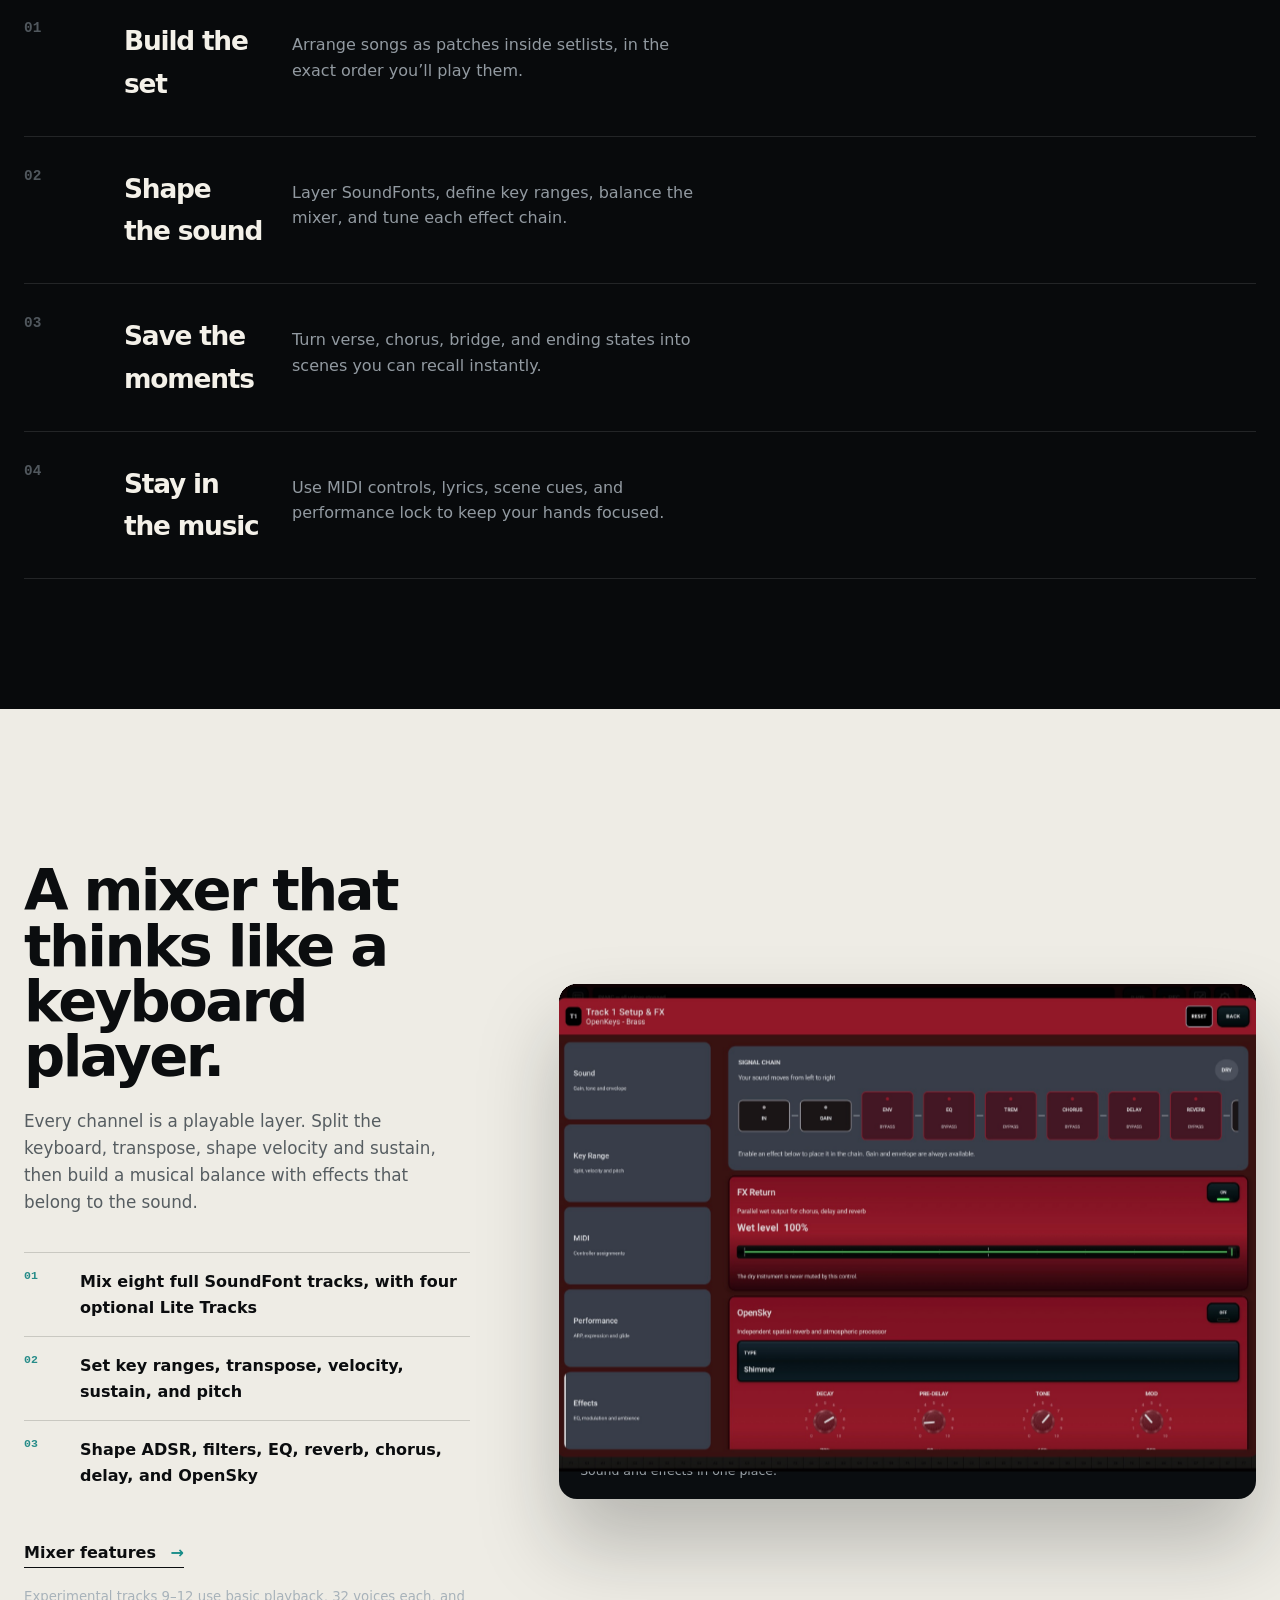
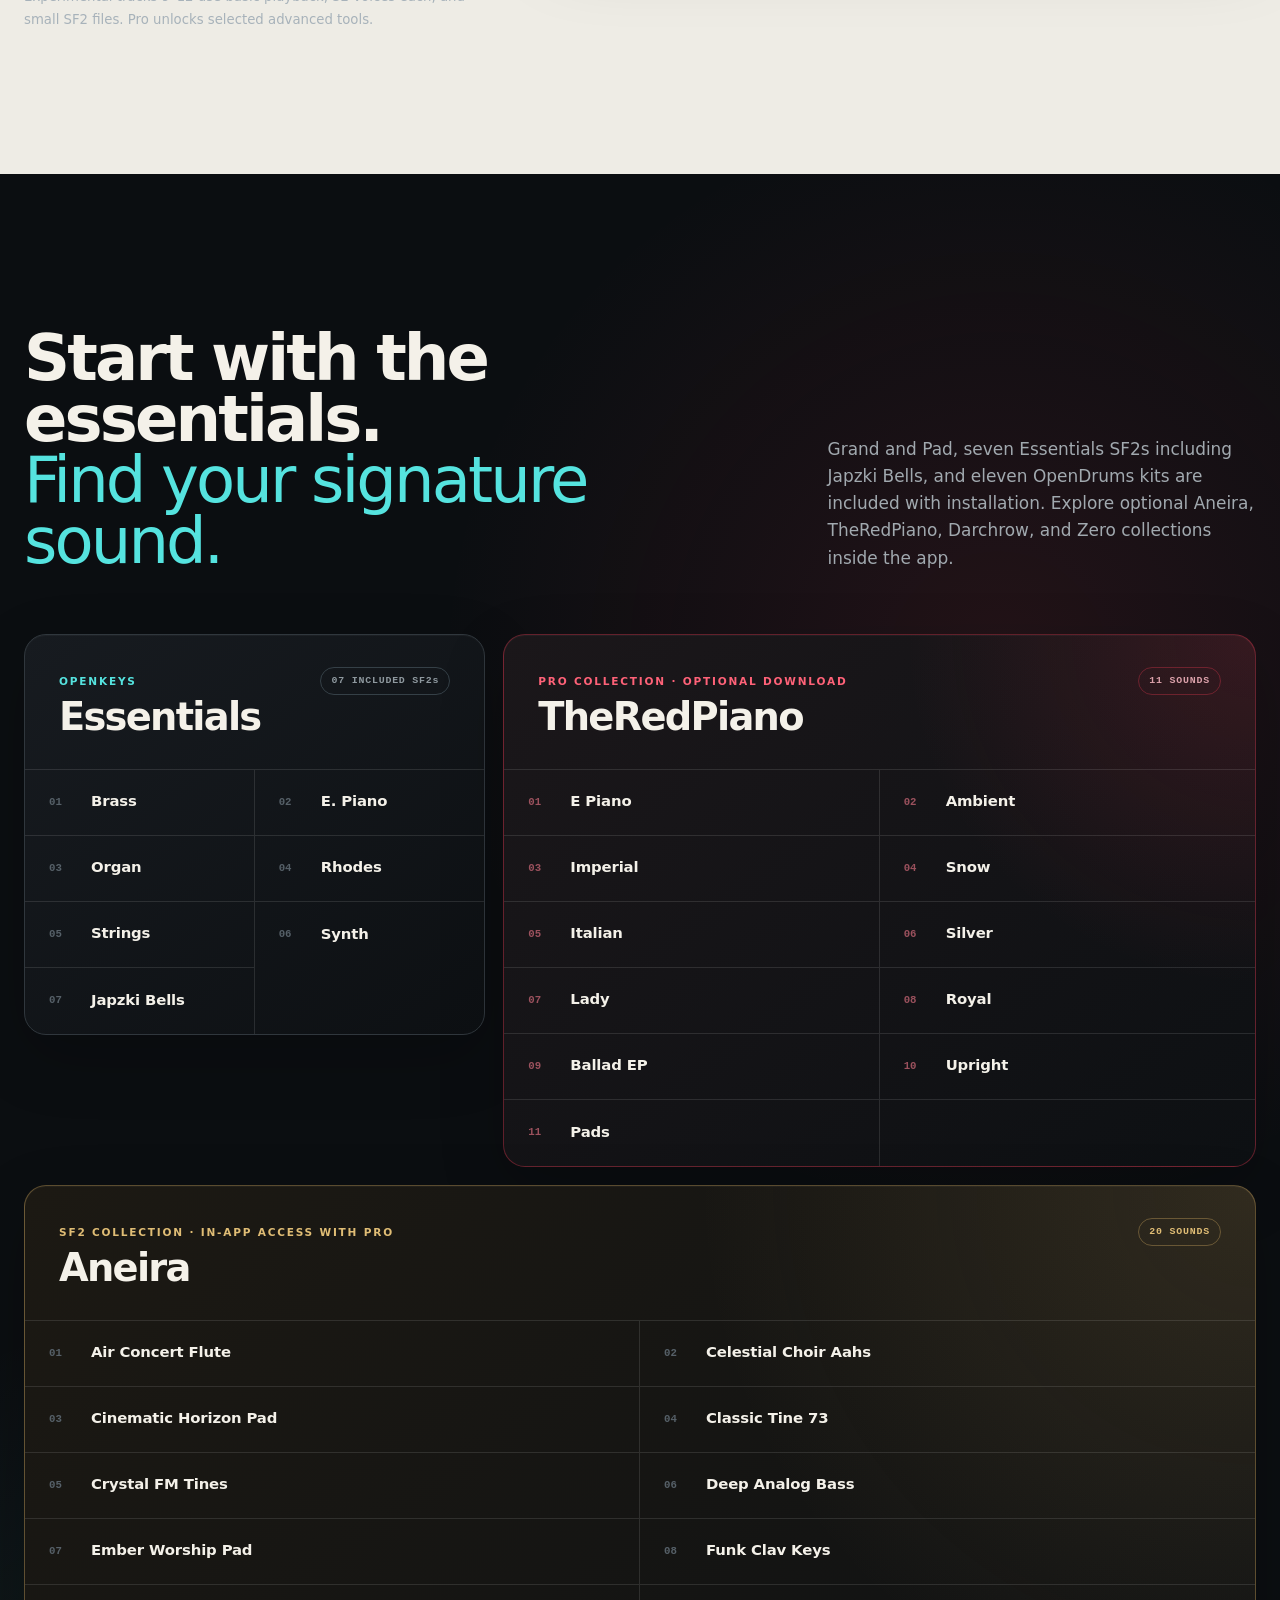
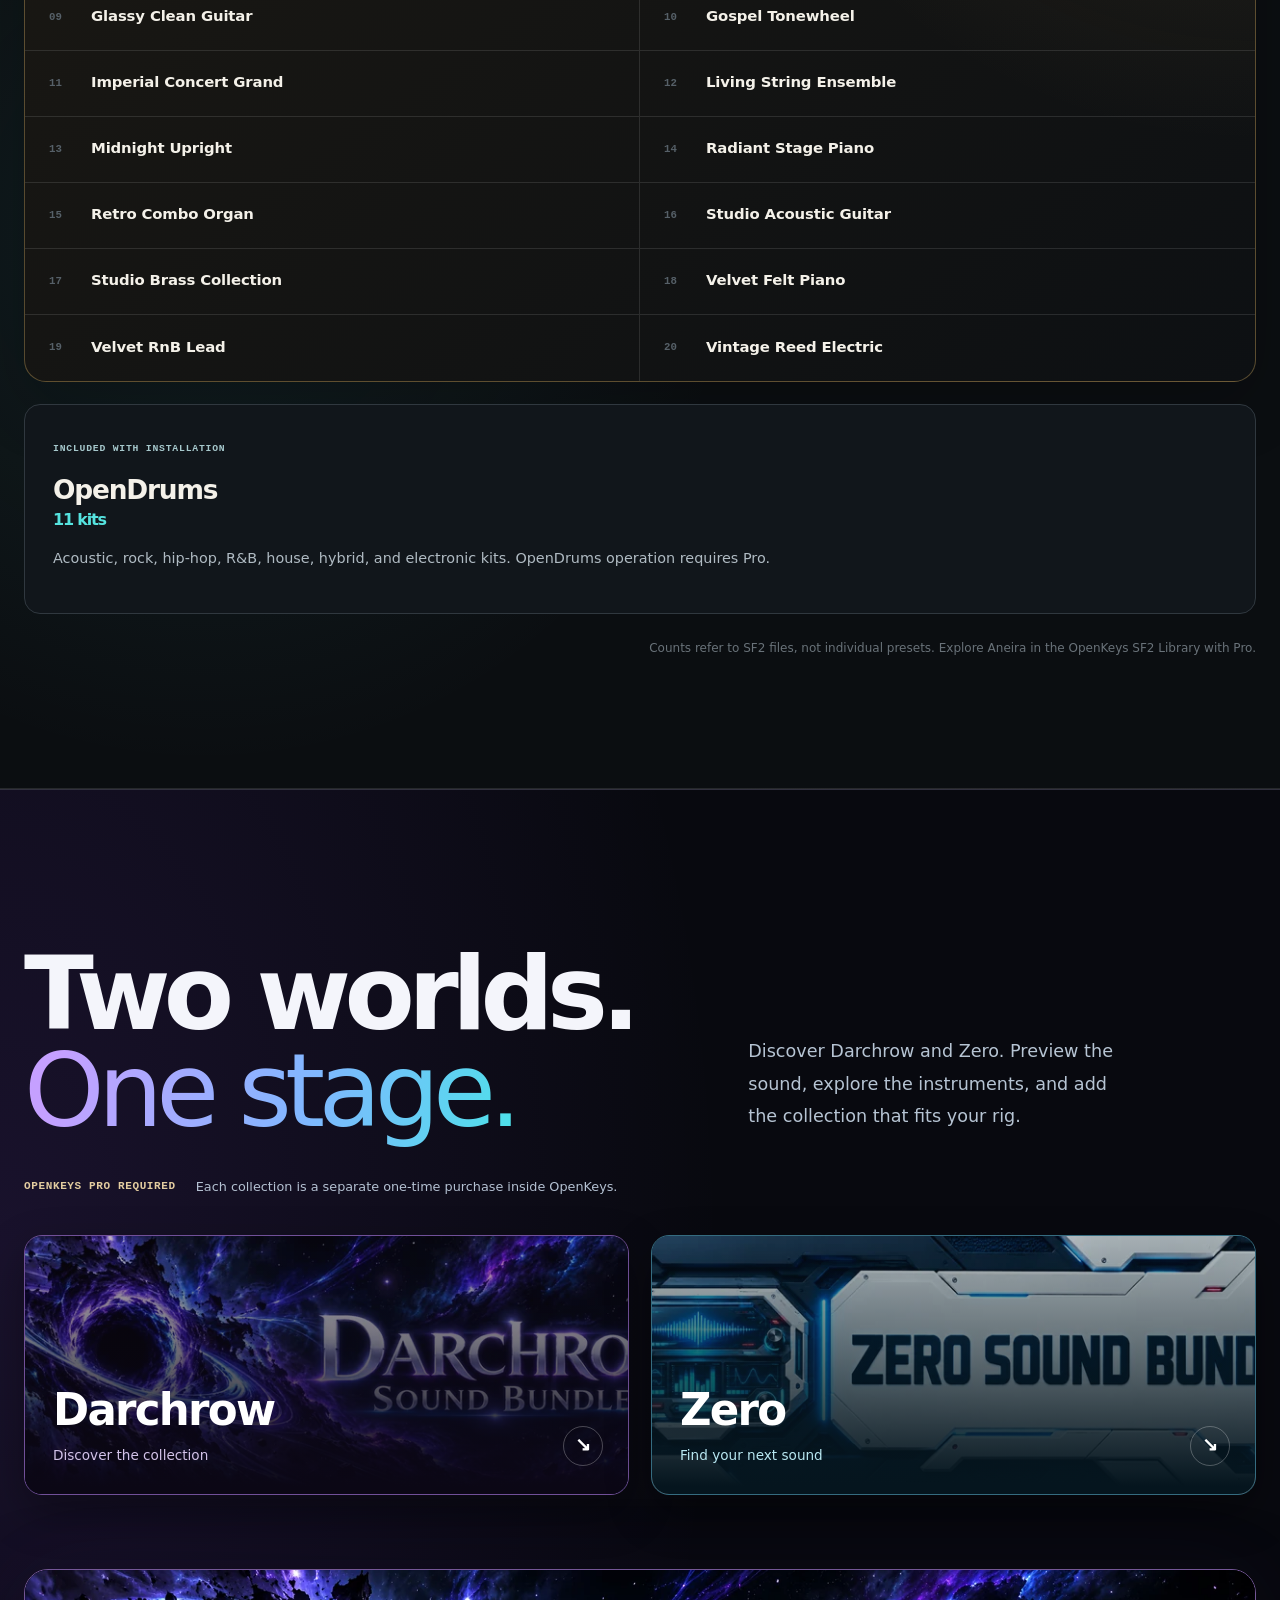
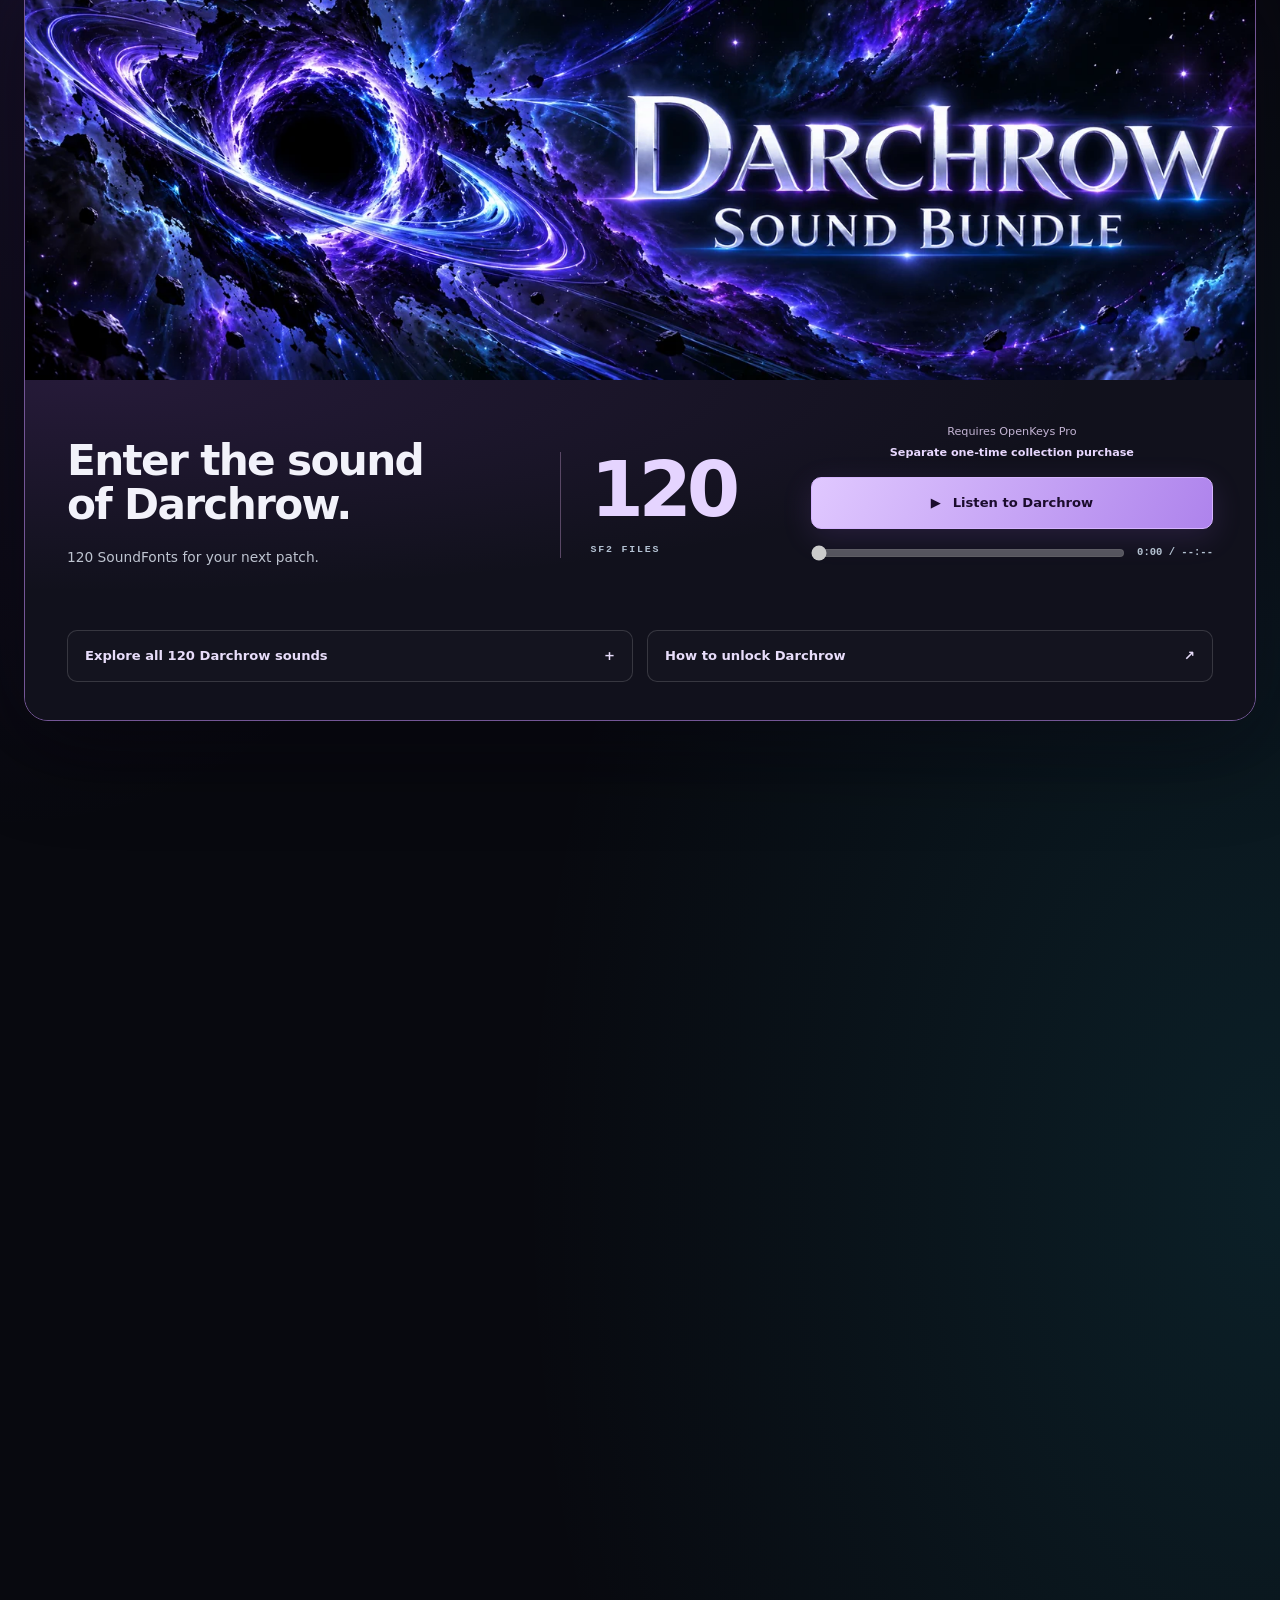
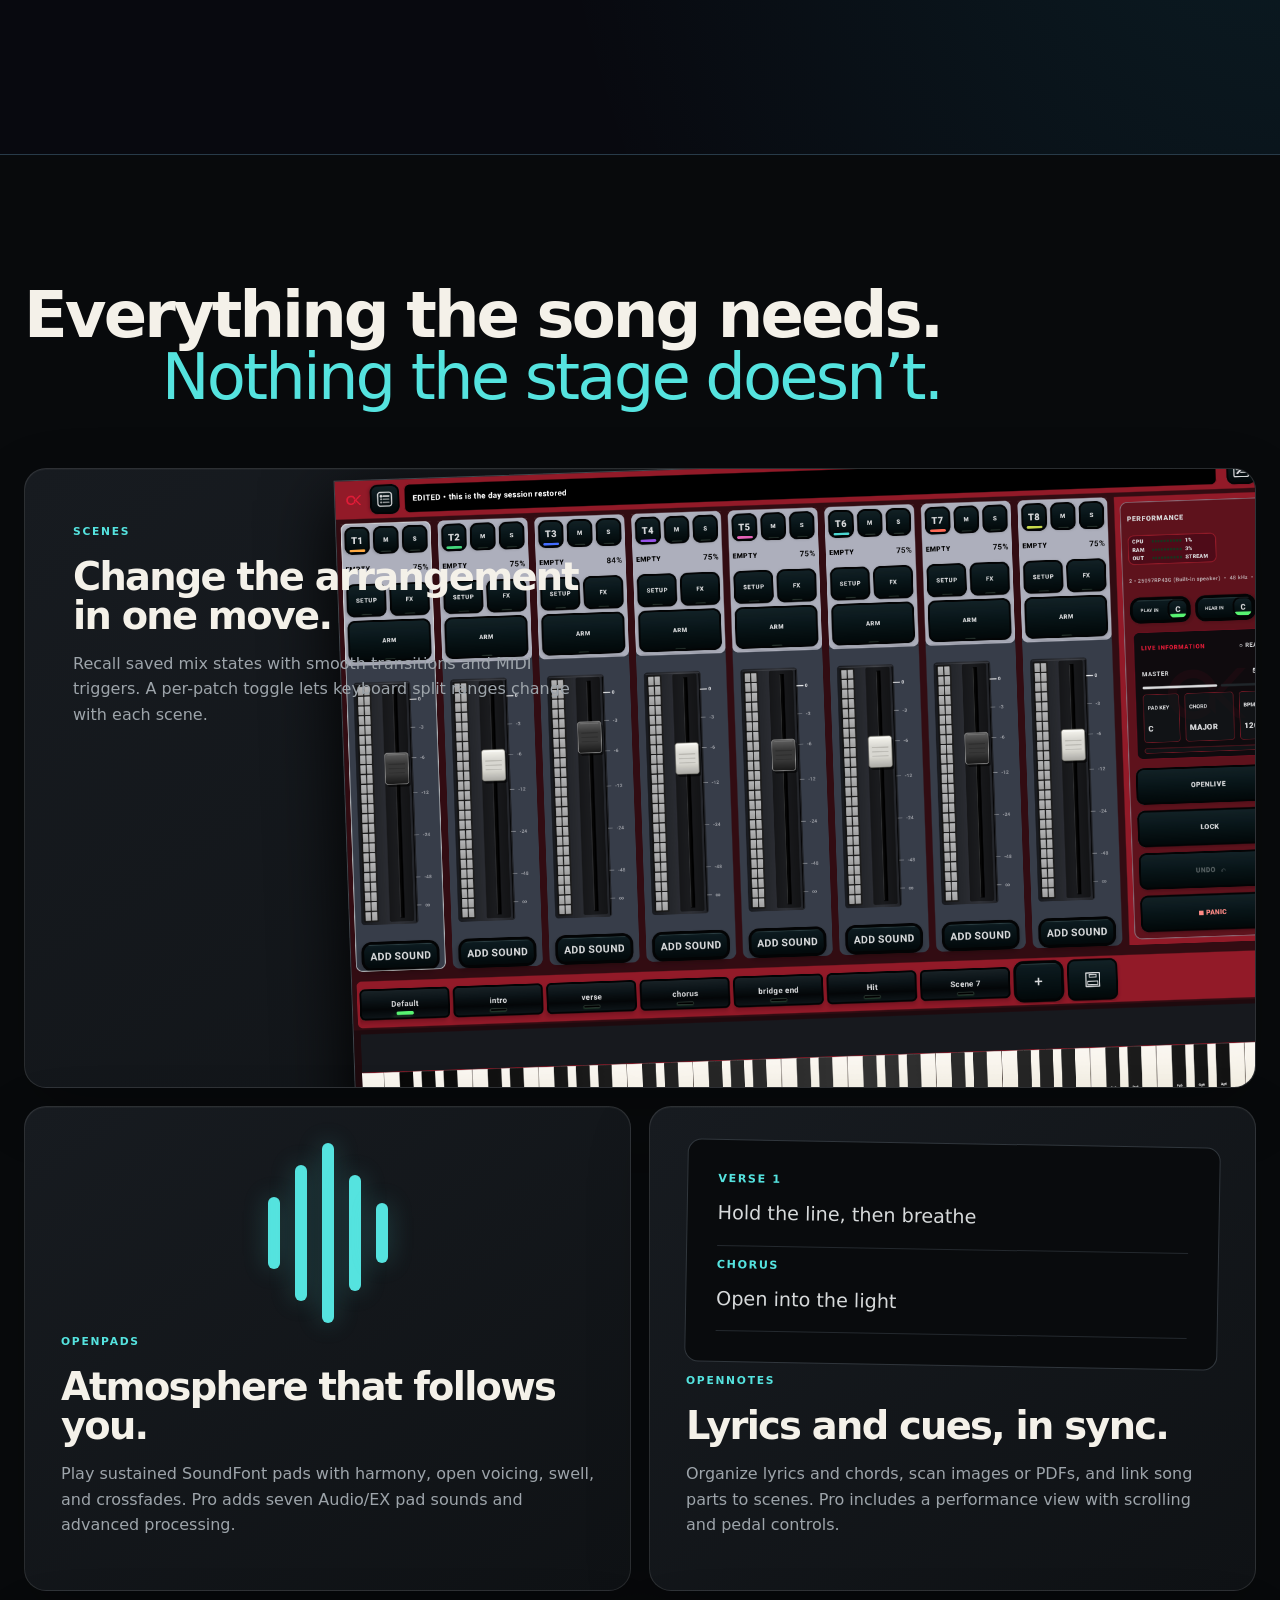
==== commit 50d003eb: "Make purchase and platform wording store-neutral Darchrow/Zero unlock steps now say in-app purchase " ====
--- a/output/openkeys-tutorial/index.html
+++ b/output/openkeys-tutorial/index.html
@@ -15,7 +15,7 @@
   <title>OpenKeys — Live MIDI keyboard rig for Android, iPhone &amp; iPad</title>
   <link rel="icon" href="assets/openkeys-logo.png">
   <link rel="stylesheet" href="assets/css/landing.css"><link rel="stylesheet" href="assets/css/features.css?v=151-brief"><link rel="stylesheet" href="assets/css/collections.css?v=2">
-  <script type="application/ld+json">{"@context":"https://schema.org","@type":"SoftwareApplication","name":"OpenKeys","applicationCategory":"MultimediaApplication","operatingSystem":"Android","description":"A live-performance workspace for keyboard players and MIDI musicians.","downloadUrl":"https://play.google.com/store/apps/details?id=com.djh.openkeys"}</script>
+  <script type="application/ld+json">{"@context":"https://schema.org","@type":"SoftwareApplication","name":"OpenKeys","applicationCategory":"MultimediaApplication","operatingSystem":"Android, iOS, iPadOS","description":"A live-performance workspace for keyboard players and MIDI musicians.","downloadUrl":"https://play.google.com/store/apps/details?id=com.djh.openkeys"}</script>
 <noscript><style>.signature-collections .reveal{opacity:1;transform:none}</style></noscript><link rel="stylesheet" href="assets/css/polish.css?v=1"><link rel="stylesheet" href="assets/css/motion.css?v=1">
   <style>
     .ios-preview-grid { align-items: center; }
@@ -140,7 +140,7 @@
         <div class="preview-controls" hidden><button type="button" class="collection-button primary" data-play aria-label="Play Darchrow preview" aria-pressed="false"><span data-play-icon aria-hidden="true">▶</span> <span data-play-label>Listen to Darchrow</span></button><div class="preview-timeline"><input type="range" min="0" max="100" step="0.1" value="0" disabled aria-label="Seek Darchrow preview" data-preview-seek><span data-preview-time>0:00 / --:--</span></div><p class="preview-status" data-preview-status role="status" aria-live="polite"></p></div>
       </div></div>
       <div class="collection-detail-row"><details class="collection-catalog" data-catalog><summary class="collection-button">Explore all 120 Darchrow sounds <span aria-hidden="true">+</span></summary><div class="catalog-panel"><form class="catalog-search" role="search" hidden><label for="search-darchrow">Search Darchrow instruments<input id="search-darchrow" type="search" placeholder="Try piano, bass, strings…" autocomplete="off" data-catalog-search></label><button type="button" data-catalog-reset>Clear</button></form><p data-catalog-count class="catalog-result" role="status" aria-live="polite">120 of 120 instruments</p><p class="catalog-disclaimer">Download sounds inside OpenKeys after purchasing the collection.</p><ul class="collection-sounds"><li data-catalog-entry><span class="catalog-number">001</span><span class="catalog-sound">Darchrow - Electric Concert Grand</span></li><li data-catalog-entry><span class="catalog-number">002</span><span class="catalog-sound">Darchrow - Ember Warm Grand</span></li><li data-catalog-entry><span class="catalog-number">003</span><span class="catalog-sound">Darchrow - Midnight Grand</span></li><li data-catalog-entry><span class="catalog-number">004</span><span class="catalog-sound">Darchrow - Sovereign Concert Grand</span></li><li data-catalog-entry><span class="catalog-number">005</span><span class="catalog-sound">Darchrow - Studio Hall Grand</span></li><li data-catalog-entry><span class="catalog-number">006</span><span class="catalog-sound">Darchrow - Classic Mark One</span></li><li data-catalog-entry><span class="catalog-number">007</span><span class="catalog-sound">Darchrow - Prism FM Electric</span></li><li data-catalog-entry><span class="catalog-number">008</span><span class="catalog-sound">Darchrow - Radiant Stage Electric</span></li><li data-catalog-entry><span class="catalog-number">009</span><span class="catalog-sound">Darchrow - Velvet Panning Reed</span></li><li data-catalog-entry><span class="catalog-number">010</span><span class="catalog-sound">Darchrow - Silver Celesta</span></li><li data-catalog-entry><span class="catalog-number">011</span><span class="catalog-sound">Darchrow - Snap Funk Clav</span></li><li data-catalog-entry><span class="catalog-number">012</span><span class="catalog-sound">Darchrow - Vintage D6 Clav</span></li><li data-catalog-entry><span class="catalog-number">013</span><span class="catalog-sound">Darchrow - Cathedral Pipe Organ</span></li><li data-catalog-entry><span class="catalog-number">014</span><span class="catalog-sound">Darchrow - Full Drawbar Organ</span></li><li data-catalog-entry><span class="catalog-number">015</span><span class="catalog-sound">Darchrow - Soul RnB Organ</span></li><li data-catalog-entry><span class="catalog-number">016</span><span class="catalog-sound">Darchrow - Flamenco Nylon Guitar</span></li><li data-catalog-entry><span class="catalog-number">017</span><span class="catalog-sound">Darchrow - Natural Nylon Guitar</span></li><li data-catalog-entry><span class="catalog-number">018</span><span class="catalog-sound">Darchrow - Rich Steel Acoustic</span></li><li data-catalog-entry><span class="catalog-number">019</span><span class="catalog-sound">Darchrow - Shimmer Twelve String</span></li><li data-catalog-entry><span class="catalog-number">020</span><span class="catalog-sound">Darchrow - Glass Single Coil</span></li><li data-catalog-entry><span class="catalog-number">021</span><span class="catalog-sound">Darchrow - Midnight Jazz Guitar</span></li><li data-catalog-entry><span class="catalog-number">022</span><span class="catalog-sound">Darchrow - Studio Clean Guitar</span></li><li data-catalog-entry><span class="catalog-number">023</span><span class="catalog-sound">Darchrow - Tight Funk Guitar</span></li><li data-catalog-entry><span class="catalog-number">024</span><span class="catalog-sound">Darchrow - Arena Power Chords</span></li><li data-catalog-entry><span class="catalog-number">025</span><span class="catalog-sound">Darchrow - Heavy Classic Drive</span></li><li data-catalog-entry><span class="catalog-number">026</span><span class="catalog-sound">Darchrow - Touch Overdrive Guitar</span></li><li data-catalog-entry><span class="catalog-number">027</span><span class="catalog-sound">Darchrow - Modern Five String</span></li><li data-catalog-entry><span class="catalog-number">028</span><span class="catalog-sound">Darchrow - Punch Slap Bass</span></li><li data-catalog-entry><span class="catalog-number">029</span><span class="catalog-sound">Darchrow - Rich Fretless Bass</span></li><li data-catalog-entry><span class="catalog-number">030</span><span class="catalog-sound">Darchrow - Studio Finger Bass</span></li><li data-catalog-entry><span class="catalog-number">031</span><span class="catalog-sound">Darchrow - Deep Electro Bass</span></li><li data-catalog-entry><span class="catalog-number">032</span><span class="catalog-sound">Darchrow - Deep Sub Bass</span></li><li data-catalog-entry><span class="catalog-number">033</span><span class="catalog-sound">Darchrow - Punch Analog Bass</span></li><li data-catalog-entry><span class="catalog-number">034</span><span class="catalog-sound">Darchrow - Vintage Mono Bass</span></li><li data-catalog-entry><span class="catalog-number">035</span><span class="catalog-sound">Darchrow - Full Symphonic Strings</span></li><li data-catalog-entry><span class="catalog-number">036</span><span class="catalog-sound">Darchrow - Solo Studio Violin</span></li><li data-catalog-entry><span class="catalog-number">037</span><span class="catalog-sound">Darchrow - Solo Warm Cello</span></li><li data-catalog-entry><span class="catalog-number">038</span><span class="catalog-sound">Darchrow - Studio String Section</span></li><li data-catalog-entry><span class="catalog-number">039</span><span class="catalog-sound">Darchrow - French Horn Ensemble</span></li><li data-catalog-entry><span class="catalog-number">040</span><span class="catalog-sound">Darchrow - Solo Bright Trumpet</span></li><li data-catalog-entry><span class="catalog-number">041</span><span class="catalog-sound">Darchrow - Solo Warm Trombone</span></li><li data-catalog-entry><span class="catalog-number">042</span><span class="catalog-sound">Darchrow - Stacked Pop Brass</span></li><li data-catalog-entry><span class="catalog-number">043</span><span class="catalog-sound">Darchrow - Full Tenor Sax</span></li><li data-catalog-entry><span class="catalog-number">044</span><span class="catalog-sound">Darchrow - Live Sax Section</span></li><li data-catalog-entry><span class="catalog-number">045</span><span class="catalog-sound">Darchrow - Silk Soprano Sax</span></li><li data-catalog-entry><span class="catalog-number">046</span><span class="catalog-sound">Darchrow - Studio Alto Sax</span></li><li data-catalog-entry><span class="catalog-number">047</span><span class="catalog-sound">Darchrow - Infinite Space Pad</span></li><li data-catalog-entry><span class="catalog-number">048</span><span class="catalog-sound">Darchrow - Organic Motion Pad</span></li><li data-catalog-entry><span class="catalog-number">049</span><span class="catalog-sound">Darchrow - Silken Atmosphere Pad</span></li><li data-catalog-entry><span class="catalog-number">050</span><span class="catalog-sound">Darchrow - Warm Resonance Pad</span></li><li data-catalog-entry><span class="catalog-number">051</span><span class="catalog-sound">Darchrow - Aerial Vocal Choir</span></li><li data-catalog-entry><span class="catalog-number">052</span><span class="catalog-sound">Darchrow - Celestial Angel Choir</span></li><li data-catalog-entry><span class="catalog-number">053</span><span class="catalog-sound">Darchrow - Classic Choir Aahs</span></li><li data-catalog-entry><span class="catalog-number">054</span><span class="catalog-sound">Darchrow - Gospel Choir Oohs</span></li><li data-catalog-entry><span class="catalog-number">055</span><span class="catalog-sound">Darchrow - Brush Jazz Drum Kit</span></li><li data-catalog-entry><span class="catalog-number">056</span><span class="catalog-sound">Darchrow - Classic 808 909 Kit</span></li><li data-catalog-entry><span class="catalog-number">057</span><span class="catalog-sound">Darchrow - Live Rock Drum Kit</span></li><li data-catalog-entry><span class="catalog-number">058</span><span class="catalog-sound">Darchrow - Premium Studio Kit</span></li><li data-catalog-entry><span class="catalog-number">059</span><span class="catalog-sound">Darchrow - Studio Standard Kit</span></li><li data-catalog-entry><span class="catalog-number">060</span><span class="catalog-sound">Darchrow - Ballad Bell Layer</span></li><li data-catalog-entry><span class="catalog-number">061</span><span class="catalog-sound">Darchrow - Candy Digital Bells</span></li><li data-catalog-entry><span class="catalog-number">062</span><span class="catalog-sound">Darchrow - Cathedral Tubular Bells</span></li><li data-catalog-entry><span class="catalog-number">063</span><span class="catalog-sound">Darchrow - Concert Music Bells</span></li><li data-catalog-entry><span class="catalog-number">064</span><span class="catalog-sound">Darchrow - Crystal Glockenspiel</span></li><li data-catalog-entry><span class="catalog-number">065</span><span class="catalog-sound">Darchrow - Dream Music Box</span></li><li data-catalog-entry><span class="catalog-number">066</span><span class="catalog-sound">Darchrow - Himalayan Ice Bells</span></li><li data-catalog-entry><span class="catalog-number">067</span><span class="catalog-sound">Darchrow - Kalimba Bell Hybrid</span></li><li data-catalog-entry><span class="catalog-number">068</span><span class="catalog-sound">Darchrow - Concert Marimba</span></li><li data-catalog-entry><span class="catalog-number">069</span><span class="catalog-sound">Darchrow - Island Steel Drums</span></li><li data-catalog-entry><span class="catalog-number">070</span><span class="catalog-sound">Darchrow - Velvet Vibraphone</span></li><li data-catalog-entry><span class="catalog-number">071</span><span class="catalog-sound">Darchrow - Vintage Folk Accordion</span></li><li data-catalog-entry><span class="catalog-number">072</span><span class="catalog-sound">Darchrow - Expressive Blues Harp</span></li><li data-catalog-entry><span class="catalog-number">073</span><span class="catalog-sound">Darchrow - Grand Symphonic Layer</span></li><li data-catalog-entry><span class="catalog-number">074</span><span class="catalog-sound">Darchrow - Modern Pop Orchestra</span></li><li data-catalog-entry><span class="catalog-number">075</span><span class="catalog-sound">Darchrow - Orchestra and Horns</span></li><li data-catalog-entry><span class="catalog-number">076</span><span class="catalog-sound">Darchrow - Deep Cinematic Hit</span></li><li data-catalog-entry><span class="catalog-number">077</span><span class="catalog-sound">Darchrow - Orchestral Tutti Hit</span></li><li data-catalog-entry><span class="catalog-number">078</span><span class="catalog-sound">Darchrow - Classic Bassoon</span></li><li data-catalog-entry><span class="catalog-number">079</span><span class="catalog-sound">Darchrow - Concert Solo Oboe</span></li><li data-catalog-entry><span class="catalog-number">080</span><span class="catalog-sound">Darchrow - Warm Solo Clarinet</span></li><li data-catalog-entry><span class="catalog-number">081</span><span class="catalog-sound">Darchrow - Air Concert Flute</span></li><li data-catalog-entry><span class="catalog-number">082</span><span class="catalog-sound">Darchrow - Andean Pan Pipes</span></li><li data-catalog-entry><span class="catalog-number">083</span><span class="catalog-sound">Darchrow - Bright Piccolo</span></li><li data-catalog-entry><span class="catalog-number">084</span><span class="catalog-sound">Darchrow - Analog Saw Brass</span></li><li data-catalog-entry><span class="catalog-number">085</span><span class="catalog-sound">Darchrow - Supersaw Synth Brass</span></li><li data-catalog-entry><span class="catalog-number">086</span><span class="catalog-sound">Darchrow - Wide Synth Brass</span></li><li data-catalog-entry><span class="catalog-number">087</span><span class="catalog-sound">Darchrow - Classic Mono Lead</span></li><li data-catalog-entry><span class="catalog-number">088</span><span class="catalog-sound">Darchrow - Legato Analog Lead</span></li><li data-catalog-entry><span class="catalog-number">089</span><span class="catalog-sound">Darchrow - Portamento Solo Lead</span></li><li data-catalog-entry><span class="catalog-number">090</span><span class="catalog-sound">Darchrow - Pure Square Lead</span></li><li data-catalog-entry><span class="catalog-number">091</span><span class="catalog-sound">Darchrow - True Analog Lead</span></li><li data-catalog-entry><span class="catalog-number">092</span><span class="catalog-sound">Darchrow - Modular Performance Lead</span></li><li data-catalog-entry><span class="catalog-number">093</span><span class="catalog-sound">Darchrow - Soft Singing Lead</span></li><li data-catalog-entry><span class="catalog-number">094</span><span class="catalog-sound">Darchrow - Velvet RnB Lead</span></li><li data-catalog-entry><span class="catalog-number">095</span><span class="catalog-sound">Darchrow - Vintage Planet Lead</span></li><li data-catalog-entry><span class="catalog-number">096</span><span class="catalog-sound">Darchrow - Acid Wavetable Bass</span></li><li data-catalog-entry><span class="catalog-number">097</span><span class="catalog-sound">Darchrow - Moonlight Synth</span></li><li data-catalog-entry><span class="catalog-number">098</span><span class="catalog-sound">Darchrow - Saw Chord Stack</span></li><li data-catalog-entry><span class="catalog-number">099</span><span class="catalog-sound">Darchrow - Rhythmic Pad Pulse</span></li><li data-catalog-entry><span class="catalog-number">100</span><span class="catalog-sound">Darchrow - Rhythmic Synth Force</span></li><li data-catalog-entry><span class="catalog-number">101</span><span class="catalog-sound">Darchrow - Rising Resonance Sweep</span></li><li data-catalog-entry><span class="catalog-number">102</span><span class="catalog-sound">Darchrow - Memory Pluck Synth</span></li><li data-catalog-entry><span class="catalog-number">103</span><span class="catalog-sound">Darchrow - Smooth Motion Synth</span></li><li data-catalog-entry><span class="catalog-number">104</span><span class="catalog-sound">Darchrow - Wide Supersaw Stack</span></li><li data-catalog-entry><span class="catalog-number">105</span><span class="catalog-sound">Darchrow - Billion Stars Pad</span></li><li data-catalog-entry><span class="catalog-number">106</span><span class="catalog-sound">Darchrow - Cinematic Filmscape</span></li><li data-catalog-entry><span class="catalog-number">107</span><span class="catalog-sound">Darchrow - Cosmic Rays Pad</span></li><li data-catalog-entry><span class="catalog-number">108</span><span class="catalog-sound">Darchrow - Oberheim Resonance Pad</span></li><li data-catalog-entry><span class="catalog-number">109</span><span class="catalog-sound">Darchrow - Vintage Jupiter Pad</span></li><li data-catalog-entry><span class="catalog-number">110</span><span class="catalog-sound">Darchrow - Whispering Air Pad</span></li><li data-catalog-entry><span class="catalog-number">111</span><span class="catalog-sound">Darchrow - Epic Horizon Pad</span></li><li data-catalog-entry><span class="catalog-number">112</span><span class="catalog-sound">Darchrow - Mystic String Pad</span></li><li data-catalog-entry><span class="catalog-number">113</span><span class="catalog-sound">Darchrow - Soft Breeze Pad</span></li><li data-catalog-entry><span class="catalog-number">114</span><span class="catalog-sound">Darchrow - Classic Indian Sitar</span></li><li data-catalog-entry><span class="catalog-number">115</span><span class="catalog-sound">Darchrow - Gentle Kalimba</span></li><li data-catalog-entry><span class="catalog-number">116</span><span class="catalog-sound">Darchrow - Japanese Concert Koto</span></li><li data-catalog-entry><span class="catalog-number">117</span><span class="catalog-sound">Darchrow - Ambient Shakuhachi</span></li><li data-catalog-entry><span class="catalog-number">118</span><span class="catalog-sound">Darchrow - Studio Five String Banjo</span></li><li data-catalog-entry><span class="catalog-number">119</span><span class="catalog-sound">Darchrow - Cinematic Bass Drum</span></li><li data-catalog-entry><span class="catalog-number">120</span><span class="catalog-sound">Darchrow - Orchestral Low Timpani</span></li></ul><p data-catalog-empty class="catalog-empty" hidden>No matching instruments. Try another name or clear the search.</p><button type="button" class="catalog-close" data-catalog-close hidden>Close sound list ↑</button></div></details>
-      <details class="collection-unlock"><summary class="collection-button">How to unlock Darchrow <span aria-hidden="true">↗</span></summary><div class="unlock-panel"><h4>Make Darchrow part of your rig.</h4><ol><li>Install OpenKeys and unlock OpenKeys Pro.</li><li>Open the SF2 Library, then Sound Bundles.</li><li>Choose Darchrow and complete its separate Google Play purchase.</li><li>Select the sounds you want to download.</li></ol><p>Already own it? Use <strong>Restore Purchases</strong> in the library with the Google Play account used for purchase.</p><p>See the current local price in OpenKeys. Buying Darchrow does not unlock Zero.</p><a class="collection-button" href="https://play.google.com/store/apps/details?id=com.djh.openkeys" target="_blank" rel="noopener noreferrer">Get OpenKeys on Google Play ↗</a></div></details></div>
+      <details class="collection-unlock"><summary class="collection-button">How to unlock Darchrow <span aria-hidden="true">↗</span></summary><div class="unlock-panel"><h4>Make Darchrow part of your rig.</h4><ol><li>Install OpenKeys and unlock OpenKeys Pro.</li><li>Open the SF2 Library, then Sound Bundles.</li><li>Choose Darchrow and complete its separate in-app purchase.</li><li>Select the sounds you want to download.</li></ol><p>Already own it? Use <strong>Restore Purchases</strong> in the library, signed in to the same Google Play account or Apple ID you bought it with.</p><p>See the current local price in OpenKeys. Buying Darchrow does not unlock Zero.</p><a class="collection-button" href="https://play.google.com/store/apps/details?id=com.djh.openkeys" target="_blank" rel="noopener noreferrer">Get OpenKeys on Google Play ↗</a></div></details></div>
     </article><article class="collection-chapter zero reveal" id="collection-zero" aria-labelledby="title-zero" data-collection="zero">
       <div class="collection-art"><img src="assets/collections/zero-1602.webp" srcset="assets/collections/zero-804.webp 804w, assets/collections/zero-1602.webp 1602w" sizes="(max-width:700px) calc(100vw - 40px), (max-width:1400px) calc(100vw - 80px), 1320px" width="1602" height="534" loading="lazy" decoding="async" alt="Zero Sound Bundle — white and cyan futuristic sound console"></div>
       <div class="collection-body"><div class="collection-copy"><h3 id="title-zero">Step into Zero.</h3><p>120 SoundFonts to explore.</p></div><div class="collection-count"><strong>120</strong><span>SF2 FILES</span></div>
@@ -149,7 +149,7 @@
         <div class="preview-controls" hidden><button type="button" class="collection-button primary" data-play aria-label="Play Zero preview" aria-pressed="false"><span data-play-icon aria-hidden="true">▶</span> <span data-play-label>Listen to Zero</span></button><div class="preview-timeline"><input type="range" min="0" max="100" step="0.1" value="0" disabled aria-label="Seek Zero preview" data-preview-seek><span data-preview-time>0:00 / --:--</span></div><p class="preview-status" data-preview-status role="status" aria-live="polite"></p></div>
       </div></div>
       <div class="collection-detail-row"><details class="collection-catalog" data-catalog><summary class="collection-button">Explore all 120 Zero sounds <span aria-hidden="true">+</span></summary><div class="catalog-panel"><form class="catalog-search" role="search" hidden><label for="search-zero">Search Zero instruments<input id="search-zero" type="search" placeholder="Try piano, bass, strings…" autocomplete="off" data-catalog-search></label><button type="button" data-catalog-reset>Clear</button></form><p data-catalog-count class="catalog-result" role="status" aria-live="polite">120 of 120 instruments</p><p class="catalog-disclaimer">Download sounds inside OpenKeys after purchasing the collection.</p><ul class="collection-sounds"><li data-catalog-entry><span class="catalog-number">001</span><span class="catalog-sound">Zero - Air Pluck</span></li><li data-catalog-entry><span class="catalog-number">002</span><span class="catalog-sound">Zero - Airy Atmosphere</span></li><li data-catalog-entry><span class="catalog-number">003</span><span class="catalog-sound">Zero - All Round Bass</span></li><li data-catalog-entry><span class="catalog-number">004</span><span class="catalog-sound">Zero - Alpha Retro Synth</span></li><li data-catalog-entry><span class="catalog-number">005</span><span class="catalog-sound">Zero - Ambient Clean Guitar</span></li><li data-catalog-entry><span class="catalog-number">006</span><span class="catalog-sound">Zero - Analog Dream Lead</span></li><li data-catalog-entry><span class="catalog-number">007</span><span class="catalog-sound">Zero - Arp Bass</span></li><li data-catalog-entry><span class="catalog-number">008</span><span class="catalog-sound">Zero - Atmospheric Motion</span></li><li data-catalog-entry><span class="catalog-number">009</span><span class="catalog-sound">Zero - Bold Synth Brass</span></li><li data-catalog-entry><span class="catalog-number">010</span><span class="catalog-sound">Zero - Brass Breakout</span></li><li data-catalog-entry><span class="catalog-number">011</span><span class="catalog-sound">Zero - Brass Sax Fusion</span></li><li data-catalog-entry><span class="catalog-number">012</span><span class="catalog-sound">Zero - Bright Digital EP</span></li><li data-catalog-entry><span class="catalog-number">013</span><span class="catalog-sound">Zero - Bright Saw Lead</span></li><li data-catalog-entry><span class="catalog-number">014</span><span class="catalog-sound">Zero - Bright Tremolo EP</span></li><li data-catalog-entry><span class="catalog-number">015</span><span class="catalog-sound">Zero - Chamber Strings</span></li><li data-catalog-entry><span class="catalog-number">016</span><span class="catalog-sound">Zero - Cinematic Pad</span></li><li data-catalog-entry><span class="catalog-number">017</span><span class="catalog-sound">Zero - Classic Mark EP</span></li><li data-catalog-entry><span class="catalog-number">018</span><span class="catalog-sound">Zero - Classic Synth Strings</span></li><li data-catalog-entry><span class="catalog-number">019</span><span class="catalog-sound">Zero - Classic Tine 73</span></li><li data-catalog-entry><span class="catalog-number">020</span><span class="catalog-sound">Zero - Combination Atmosphere</span></li><li data-catalog-entry><span class="catalog-number">021</span><span class="catalog-sound">Zero - Compact Tutti Brass</span></li><li data-catalog-entry><span class="catalog-number">022</span><span class="catalog-sound">Zero - Compressed Finger Bass</span></li><li data-catalog-entry><span class="catalog-number">023</span><span class="catalog-sound">Zero - Concert Brass</span></li><li data-catalog-entry><span class="catalog-number">024</span><span class="catalog-sound">Zero - Concert Choir Aahs</span></li><li data-catalog-entry><span class="catalog-number">025</span><span class="catalog-sound">Zero - Crystal Digital EP</span></li><li data-catalog-entry><span class="catalog-number">026</span><span class="catalog-sound">Zero - Dawn Air Lead</span></li><li data-catalog-entry><span class="catalog-number">027</span><span class="catalog-sound">Zero - Deep Atmosphere</span></li><li data-catalog-entry><span class="catalog-number">028</span><span class="catalog-sound">Zero - Detuned Saw Brass</span></li><li data-catalog-entry><span class="catalog-number">029</span><span class="catalog-sound">Zero - Diamond Square Lead</span></li><li data-catalog-entry><span class="catalog-number">030</span><span class="catalog-sound">Zero - Digital Bell</span></li><li data-catalog-entry><span class="catalog-number">031</span><span class="catalog-sound">Zero - Digital Solo Lead</span></li><li data-catalog-entry><span class="catalog-number">032</span><span class="catalog-sound">Zero - Digital Stage Piano</span></li><li data-catalog-entry><span class="catalog-number">033</span><span class="catalog-sound">Zero - Dirty Square Lead</span></li><li data-catalog-entry><span class="catalog-number">034</span><span class="catalog-sound">Zero - Dolce String Quartet</span></li><li data-catalog-entry><span class="catalog-number">035</span><span class="catalog-sound">Zero - Double Track Guitar</span></li><li data-catalog-entry><span class="catalog-number">036</span><span class="catalog-sound">Zero - Dream Music Box</span></li><li data-catalog-entry><span class="catalog-number">037</span><span class="catalog-sound">Zero - Dry Studio Piano</span></li><li data-catalog-entry><span class="catalog-number">038</span><span class="catalog-sound">Zero - Dynamic Brass</span></li><li data-catalog-entry><span class="catalog-number">039</span><span class="catalog-sound">Zero - Echo Pluck</span></li><li data-catalog-entry><span class="catalog-number">040</span><span class="catalog-sound">Zero - Echo Resonance Synth</span></li><li data-catalog-entry><span class="catalog-number">041</span><span class="catalog-sound">Zero - Electro Star Synth</span></li><li data-catalog-entry><span class="catalog-number">042</span><span class="catalog-sound">Zero - Epic Performance Lead</span></li><li data-catalog-entry><span class="catalog-number">043</span><span class="catalog-sound">Zero - Expressive Choir Oohs</span></li><li data-catalog-entry><span class="catalog-number">044</span><span class="catalog-sound">Zero - Fat Moog Bass</span></li><li data-catalog-entry><span class="catalog-number">045</span><span class="catalog-sound">Zero - Flared Tech Lead</span></li><li data-catalog-entry><span class="catalog-number">046</span><span class="catalog-sound">Zero - Forward Motion Lead</span></li><li data-catalog-entry><span class="catalog-number">047</span><span class="catalog-sound">Zero - Glass Synth Organ</span></li><li data-catalog-entry><span class="catalog-number">048</span><span class="catalog-sound">Zero - Hall Concert Piano</span></li><li data-catalog-entry><span class="catalog-number">049</span><span class="catalog-sound">Zero - Hollow Motion Pad</span></li><li data-catalog-entry><span class="catalog-number">050</span><span class="catalog-sound">Zero - Hovercraft Synth</span></li><li data-catalog-entry><span class="catalog-number">051</span><span class="catalog-sound">Zero - Hybrid Tine Stack</span></li><li data-catalog-entry><span class="catalog-number">052</span><span class="catalog-sound">Zero - Juicy Saw Synth</span></li><li data-catalog-entry><span class="catalog-number">053</span><span class="catalog-sound">Zero - Jump Synth Brass</span></li><li data-catalog-entry><span class="catalog-number">054</span><span class="catalog-sound">Zero - Jupiter Strings One</span></li><li data-catalog-entry><span class="catalog-number">055</span><span class="catalog-sound">Zero - Jupiter Strings Two</span></li><li data-catalog-entry><span class="catalog-number">056</span><span class="catalog-sound">Zero - Mew Solo Lead</span></li><li data-catalog-entry><span class="catalog-number">057</span><span class="catalog-sound">Zero - Midrange Saw Lead</span></li><li data-catalog-entry><span class="catalog-number">058</span><span class="catalog-sound">Zero - Modern Hoover Synth</span></li><li data-catalog-entry><span class="catalog-number">059</span><span class="catalog-sound">Zero - Modulated Lead</span></li><li data-catalog-entry><span class="catalog-number">060</span><span class="catalog-sound">Zero - Monitor Bell</span></li><li data-catalog-entry><span class="catalog-number">061</span><span class="catalog-sound">Zero - Motion Mod Lead</span></li><li data-catalog-entry><span class="catalog-number">062</span><span class="catalog-sound">Zero - Neo Super Brass</span></li><li data-catalog-entry><span class="catalog-number">063</span><span class="catalog-sound">Zero - Neon Pop Brass</span></li><li data-catalog-entry><span class="catalog-number">064</span><span class="catalog-sound">Zero - Notched Strings</span></li><li data-catalog-entry><span class="catalog-number">065</span><span class="catalog-sound">Zero - Percussive Organ</span></li><li data-catalog-entry><span class="catalog-number">066</span><span class="catalog-sound">Zero - Phaser Stage EP</span></li><li data-catalog-entry><span class="catalog-number">067</span><span class="catalog-sound">Zero - Phaser Sweep Pad</span></li><li data-catalog-entry><span class="catalog-number">068</span><span class="catalog-sound">Zero - Phasing Bass</span></li><li data-catalog-entry><span class="catalog-number">069</span><span class="catalog-sound">Zero - Phat Analog Pad</span></li><li data-catalog-entry><span class="catalog-number">070</span><span class="catalog-sound">Zero - Planet Saw Lead</span></li><li data-catalog-entry><span class="catalog-number">071</span><span class="catalog-sound">Zero - Pulse Bass</span></li><li data-catalog-entry><span class="catalog-number">072</span><span class="catalog-sound">Zero - Pure Synth Square</span></li><li data-catalog-entry><span class="catalog-number">073</span><span class="catalog-sound">Zero - Radiant Trance Synth</span></li><li data-catalog-entry><span class="catalog-number">074</span><span class="catalog-sound">Zero - Resonant Motion Pad</span></li><li data-catalog-entry><span class="catalog-number">075</span><span class="catalog-sound">Zero - Resonant Solo Lead</span></li><li data-catalog-entry><span class="catalog-number">076</span><span class="catalog-sound">Zero - Roadhouse Electric Piano</span></li><li data-catalog-entry><span class="catalog-number">077</span><span class="catalog-sound">Zero - Romance FM Tines</span></li><li data-catalog-entry><span class="catalog-number">078</span><span class="catalog-sound">Zero - Rounded Solo Lead</span></li><li data-catalog-entry><span class="catalog-number">079</span><span class="catalog-sound">Zero - Saw Bell</span></li><li data-catalog-entry><span class="catalog-number">080</span><span class="catalog-sound">Zero - Sforzando Brass</span></li><li data-catalog-entry><span class="catalog-number">081</span><span class="catalog-sound">Zero - Shimmer Pad</span></li><li data-catalog-entry><span class="catalog-number">082</span><span class="catalog-sound">Zero - Short Detune Synth</span></li><li data-catalog-entry><span class="catalog-number">083</span><span class="catalog-sound">Zero - Sine Pluck</span></li><li data-catalog-entry><span class="catalog-number">084</span><span class="catalog-sound">Zero - Sixties Combo Organ</span></li><li data-catalog-entry><span class="catalog-number">085</span><span class="catalog-sound">Zero - Sliding Saw Stack</span></li><li data-catalog-entry><span class="catalog-number">086</span><span class="catalog-sound">Zero - Slow Analog Strings</span></li><li data-catalog-entry><span class="catalog-number">087</span><span class="catalog-sound">Zero - Slow Supersaw Synth</span></li><li data-catalog-entry><span class="catalog-number">088</span><span class="catalog-sound">Zero - Soft Focus Pad</span></li><li data-catalog-entry><span class="catalog-number">089</span><span class="catalog-sound">Zero - Soft Nylon Guitar</span></li><li data-catalog-entry><span class="catalog-number">090</span><span class="catalog-sound">Zero - Spirit Tines</span></li><li data-catalog-entry><span class="catalog-number">091</span><span class="catalog-sound">Zero - Square Atmosphere Pad</span></li><li data-catalog-entry><span class="catalog-number">092</span><span class="catalog-sound">Zero - Square Solo Lead</span></li><li data-catalog-entry><span class="catalog-number">093</span><span class="catalog-sound">Zero - Stacked Drawbar Organ</span></li><li data-catalog-entry><span class="catalog-number">094</span><span class="catalog-sound">Zero - Stereo Brass Ensemble</span></li><li data-catalog-entry><span class="catalog-number">095</span><span class="catalog-sound">Zero - String Cloud Pad</span></li><li data-catalog-entry><span class="catalog-number">096</span><span class="catalog-sound">Zero - Studio Wurly</span></li><li data-catalog-entry><span class="catalog-number">097</span><span class="catalog-sound">Zero - Super Synth Strings</span></li><li data-catalog-entry><span class="catalog-number">098</span><span class="catalog-sound">Zero - Sweet House Synth</span></li><li data-catalog-entry><span class="catalog-number">099</span><span class="catalog-sound">Zero - Synth Fizz Lead</span></li><li data-catalog-entry><span class="catalog-number">100</span><span class="catalog-sound">Zero - Terra Nostra Pad</span></li><li data-catalog-entry><span class="catalog-number">101</span><span class="catalog-sound">Zero - Theremin Solo Lead</span></li><li data-catalog-entry><span class="catalog-number">102</span><span class="catalog-sound">Zero - Trance Motion Synth</span></li><li data-catalog-entry><span class="catalog-number">103</span><span class="catalog-sound">Zero - Trance Saw Synth</span></li><li data-catalog-entry><span class="catalog-number">104</span><span class="catalog-sound">Zero - Tremolo Reed EP</span></li><li data-catalog-entry><span class="catalog-number">105</span><span class="catalog-sound">Zero - Trumpet Trombone Stack</span></li><li data-catalog-entry><span class="catalog-number">106</span><span class="catalog-sound">Zero - Velvet RnB Pad</span></li><li data-catalog-entry><span class="catalog-number">107</span><span class="catalog-sound">Zero - Vintage Square Lead</span></li><li data-catalog-entry><span class="catalog-number">108</span><span class="catalog-sound">Zero - Vocal Pad</span></li><li data-catalog-entry><span class="catalog-number">109</span><span class="catalog-sound">Zero - Volcanic Resonance Pad</span></li><li data-catalog-entry><span class="catalog-number">110</span><span class="catalog-sound">Zero - Warm Analog Pad</span></li><li data-catalog-entry><span class="catalog-number">111</span><span class="catalog-sound">Zero - Warm Ensemble Strings</span></li><li data-catalog-entry><span class="catalog-number">112</span><span class="catalog-sound">Zero - Warm Layered Pad</span></li><li data-catalog-entry><span class="catalog-number">113</span><span class="catalog-sound">Zero - Warm Synth Strings</span></li><li data-catalog-entry><span class="catalog-number">114</span><span class="catalog-sound">Zero - Wasp Solo Lead</span></li><li data-catalog-entry><span class="catalog-number">115</span><span class="catalog-sound">Zero - Wide Acoustic Guitar</span></li><li data-catalog-entry><span class="catalog-number">116</span><span class="catalog-sound">Zero - Wide Analog Brass</span></li><li data-catalog-entry><span class="catalog-number">117</span><span class="catalog-sound">Zero - Wide Analog Dream</span></li><li data-catalog-entry><span class="catalog-number">118</span><span class="catalog-sound">Zero - Windscape Pad</span></li><li data-catalog-entry><span class="catalog-number">119</span><span class="catalog-sound">Zero - Wurly 200</span></li><li data-catalog-entry><span class="catalog-number">120</span><span class="catalog-sound">Zero - XP Stage Piano</span></li></ul><p data-catalog-empty class="catalog-empty" hidden>No matching instruments. Try another name or clear the search.</p><button type="button" class="catalog-close" data-catalog-close hidden>Close sound list ↑</button></div></details>
-      <details class="collection-unlock"><summary class="collection-button">How to unlock Zero <span aria-hidden="true">↗</span></summary><div class="unlock-panel"><h4>Make Zero part of your rig.</h4><ol><li>Install OpenKeys and unlock OpenKeys Pro.</li><li>Open the SF2 Library, then Sound Bundles.</li><li>Choose Zero and complete its separate Google Play purchase.</li><li>Select the sounds you want to download.</li></ol><p>Already own it? Use <strong>Restore Purchases</strong> in the library with the Google Play account used for purchase.</p><p>See the current local price in OpenKeys. Buying Zero does not unlock Darchrow.</p><a class="collection-button" href="https://play.google.com/store/apps/details?id=com.djh.openkeys" target="_blank" rel="noopener noreferrer">Get OpenKeys on Google Play ↗</a></div></details></div>
+      <details class="collection-unlock"><summary class="collection-button">How to unlock Zero <span aria-hidden="true">↗</span></summary><div class="unlock-panel"><h4>Make Zero part of your rig.</h4><ol><li>Install OpenKeys and unlock OpenKeys Pro.</li><li>Open the SF2 Library, then Sound Bundles.</li><li>Choose Zero and complete its separate in-app purchase.</li><li>Select the sounds you want to download.</li></ol><p>Already own it? Use <strong>Restore Purchases</strong> in the library, signed in to the same Google Play account or Apple ID you bought it with.</p><p>See the current local price in OpenKeys. Buying Zero does not unlock Darchrow.</p><a class="collection-button" href="https://play.google.com/store/apps/details?id=com.djh.openkeys" target="_blank" rel="noopener noreferrer">Get OpenKeys on Google Play ↗</a></div></details></div>
     </article></div></section>
     <section class="features section">
       <div class="feature-heading reveal"><h2>Everything the song needs.<br><em>Nothing the stage doesn’t.</em></h2></div>
@@ -197,13 +197,13 @@
     </section>
     <section class="pricing section" id="pricing">
       <div class="pricing-copy reveal"><h2>One-time Pro.<br><em>Room to grow.</em></h2><p>Unlock OpenKeys Pro with a single purchase—permanent access, with no recurring subscription.</p><p class="collection-price-link"><a href="#signature-collections">Explore Darchrow &amp; Zero, our additional paid collections →</a></p></div>
-      <div class="price-card reveal" data-delay="1"><span class="price-label">OPENKEYS PRO</span><div class="price price-current"><strong>Pay once</strong><span>OpenKeys Pro</span></div><p>Google Play shows the current local price and applicable taxes before purchase. Darchrow and Zero sound collections are separate purchases and require Pro.</p><ul><li>Permanent OpenKeys Pro access</li><li>OpenDrums, OpenNotes, and MIDI/MP3 Player</li><li>Arpeggiator, sequencer, OpenSky, and advanced pad tools</li><li>Unlimited SF2 import and portable Sound Packs</li><li>No monthly subscription</li></ul><a class="button primary store-button" href="https://play.google.com/store/apps/details?id=com.djh.openkeys" target="_blank" rel="noopener noreferrer"><span class="play-mark" aria-hidden="true">▶</span><span><small>GET IT ON</small>Google Play</span><b>↗</b></a></div>
-    </section>
-    <section class="final-cta section"><img src="assets/openkeys-logo.png" alt="" class="cta-logo"><span class="eyebrow">READY WHEN YOU ARE</span><h2>Build the show.<br><em>Play with confidence.</em></h2><p>Download OpenKeys for Android or preview the iPhone and iPad edition.</p><a class="button primary" href="https://play.google.com/store/apps/details?id=com.djh.openkeys" target="_blank" rel="noopener noreferrer">Get OpenKeys on Google Play <span>↗</span></a> <a class="button ghost" href="#ios">Explore the iOS preview</a></section>
+      <div class="price-card reveal" data-delay="1"><span class="price-label">OPENKEYS PRO</span><div class="price price-current"><strong>Pay once</strong><span>OpenKeys Pro</span></div><p>Google Play or the App Store shows the current local price and applicable taxes before purchase. Darchrow and Zero sound collections are separate purchases and require Pro.</p><ul><li>Permanent OpenKeys Pro access</li><li>OpenDrums, OpenNotes, and MIDI/MP3 Player</li><li>Arpeggiator, sequencer, OpenSky, and advanced pad tools</li><li>Unlimited SF2 import and portable Sound Packs</li><li>No monthly subscription</li></ul><a class="button primary store-button" href="https://play.google.com/store/apps/details?id=com.djh.openkeys" target="_blank" rel="noopener noreferrer"><span class="play-mark" aria-hidden="true">▶</span><span><small>GET IT ON</small>Google Play</span><b>↗</b></a></div>
+    </section>
+    <section class="final-cta section"><img src="assets/openkeys-logo.png" alt="" class="cta-logo"><span class="eyebrow">READY WHEN YOU ARE</span><h2>Build the show.<br><em>Play with confidence.</em></h2><p>Download OpenKeys for Android, or explore the iPhone and iPad edition.</p><a class="button primary" href="https://play.google.com/store/apps/details?id=com.djh.openkeys" target="_blank" rel="noopener noreferrer">Get OpenKeys on Google Play <span>↗</span></a> <a class="button ghost" href="#ios">Explore the iOS preview</a></section>
   </main>
   <footer class="site-footer">
     <div class="footer-main">
-      <div class="footer-brand"><a class="wordmark" href="#top"><img src="assets/openkeys-logo.png" alt=""><span>OPENKEYS</span></a><p>A focused Android performance workspace for keyboard players.</p></div>
+      <div class="footer-brand"><a class="wordmark" href="#top"><img src="assets/openkeys-logo.png" alt=""><span>OPENKEYS</span></a><p>A focused performance workspace for keyboard players on Android, iPhone, and iPad.</p></div>
       <nav class="footer-links" aria-label="Product links"><strong>Explore</strong><a href="#ios">iPhone &amp; iPad</a><a href="#workflow">Workflow</a><a href="features.html">Features</a><a href="#sounds">Sounds</a><a href="#signature-collections">Collections</a><a href="#openpresent">OpenPresent</a><a href="#reliability">Reliability</a><a href="#pricing">Pricing</a><a href="manual.html">Manual</a><a href="guide.html?layout=phone#troubleshooting">Troubleshooting</a></nav>
       <nav class="footer-social" aria-label="Official social channels"><strong>Follow OpenKeys</strong><a href="https://www.facebook.com/profile.php?id=61592173978614" target="_blank" rel="noopener noreferrer"><span>Facebook</span><b>↗</b></a><a href="https://www.tiktok.com/@knivez0926" target="_blank" rel="noopener noreferrer"><span>TikTok</span><b>↗</b></a><a href="https://www.youtube.com/@OpenLabs-1" target="_blank" rel="noopener noreferrer"><span>YouTube</span><b>↗</b></a></nav>
     </div>
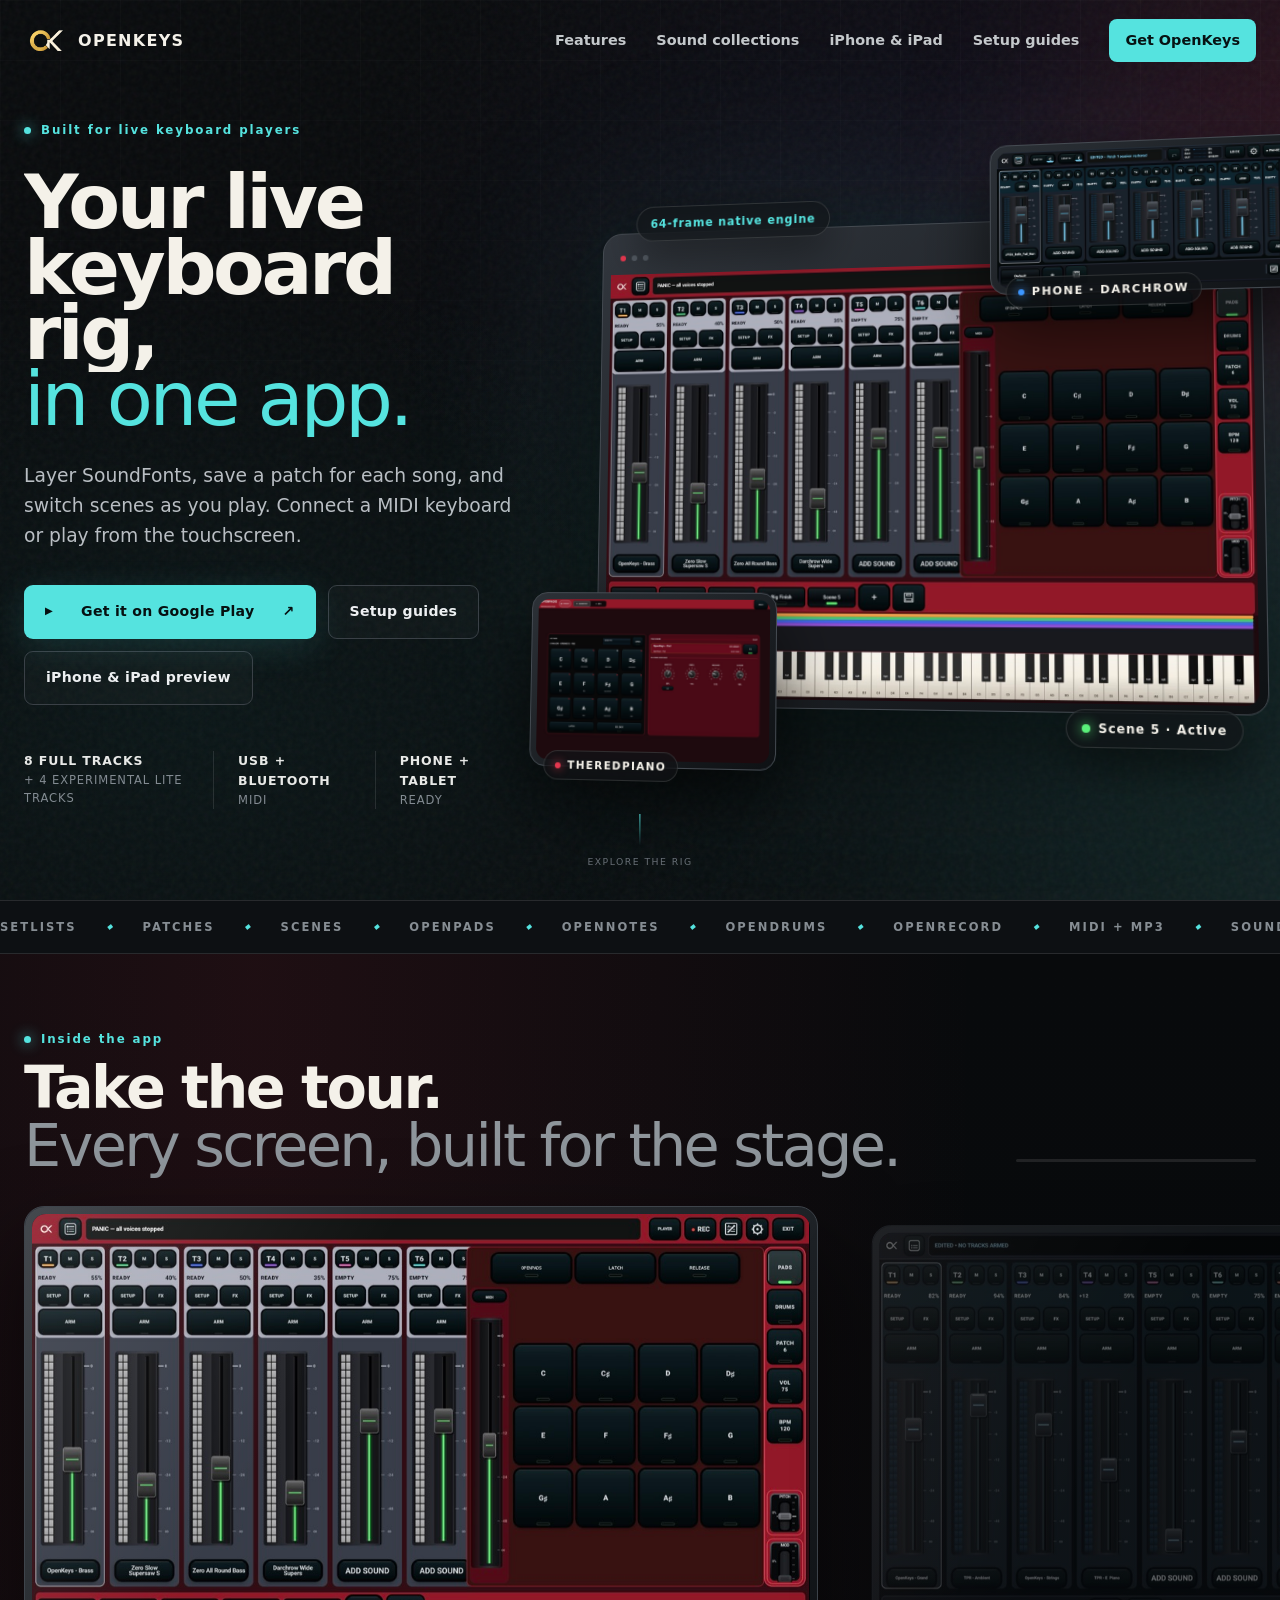
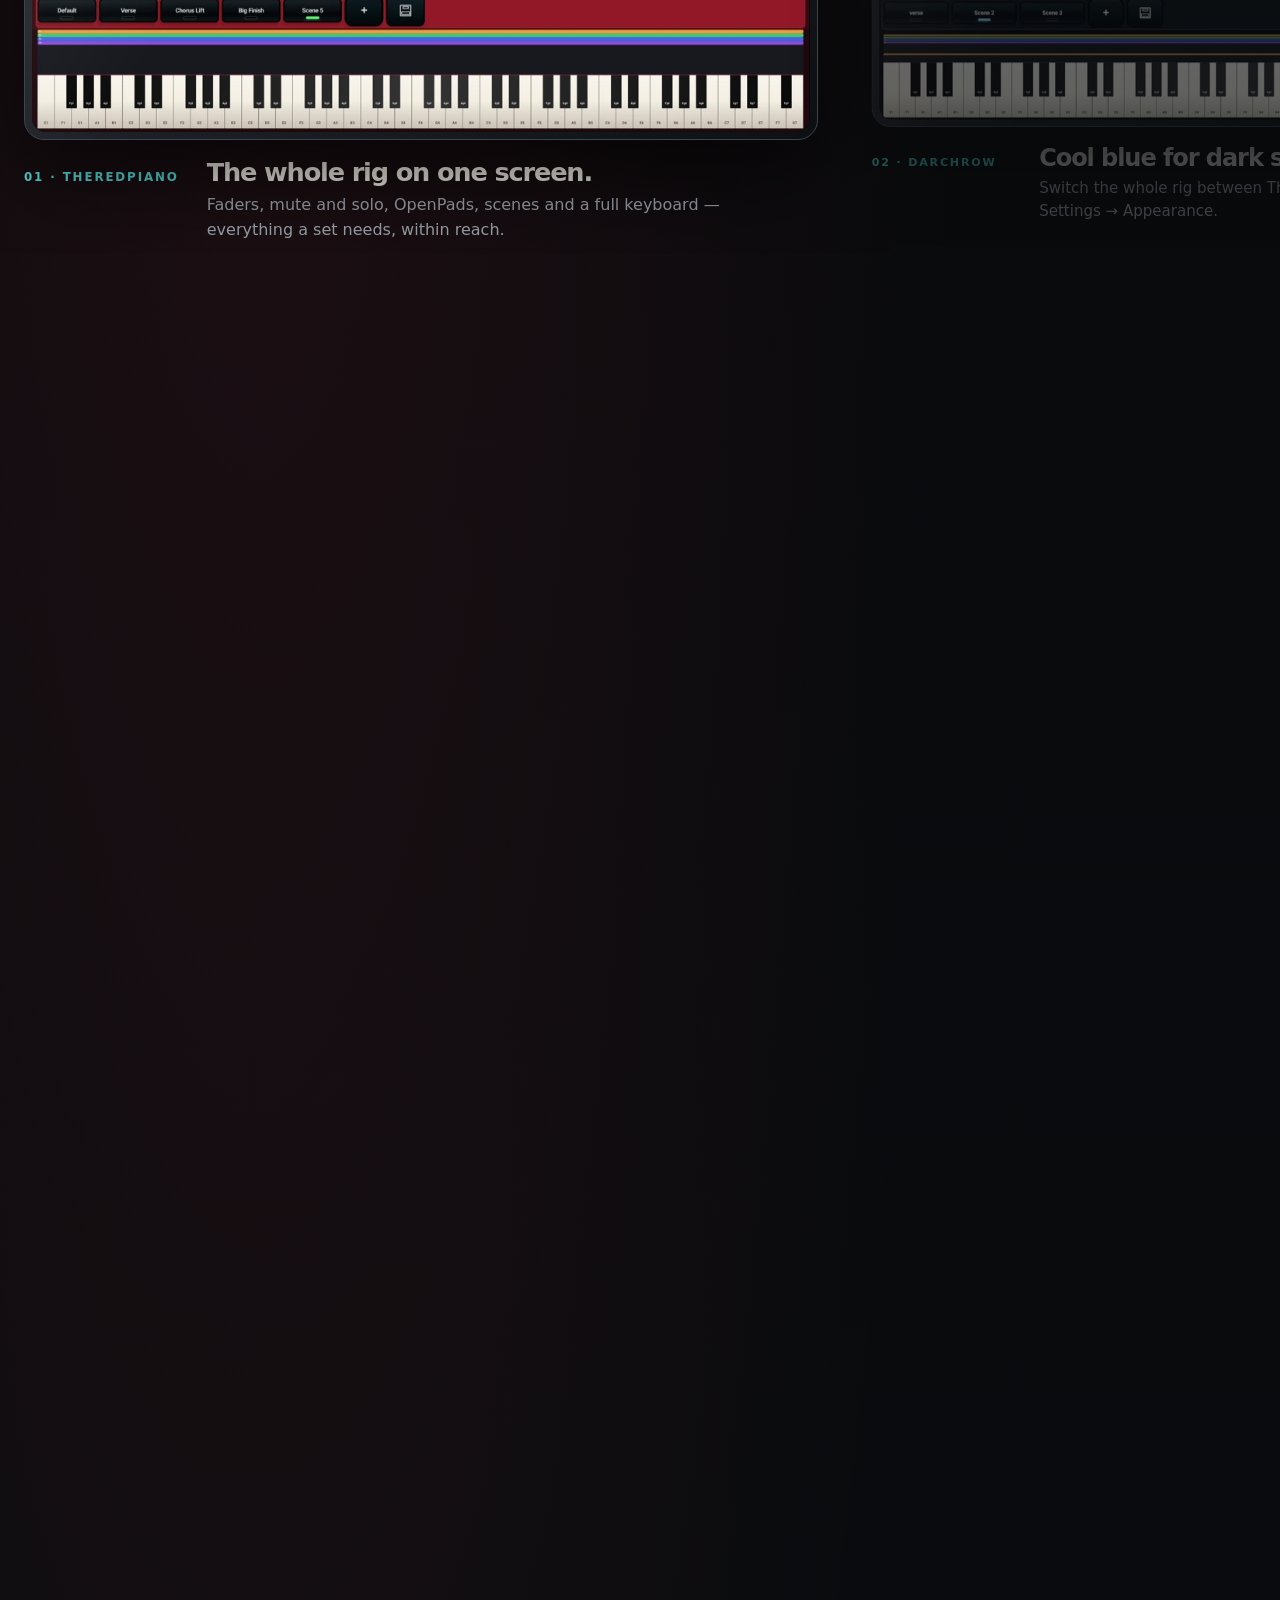
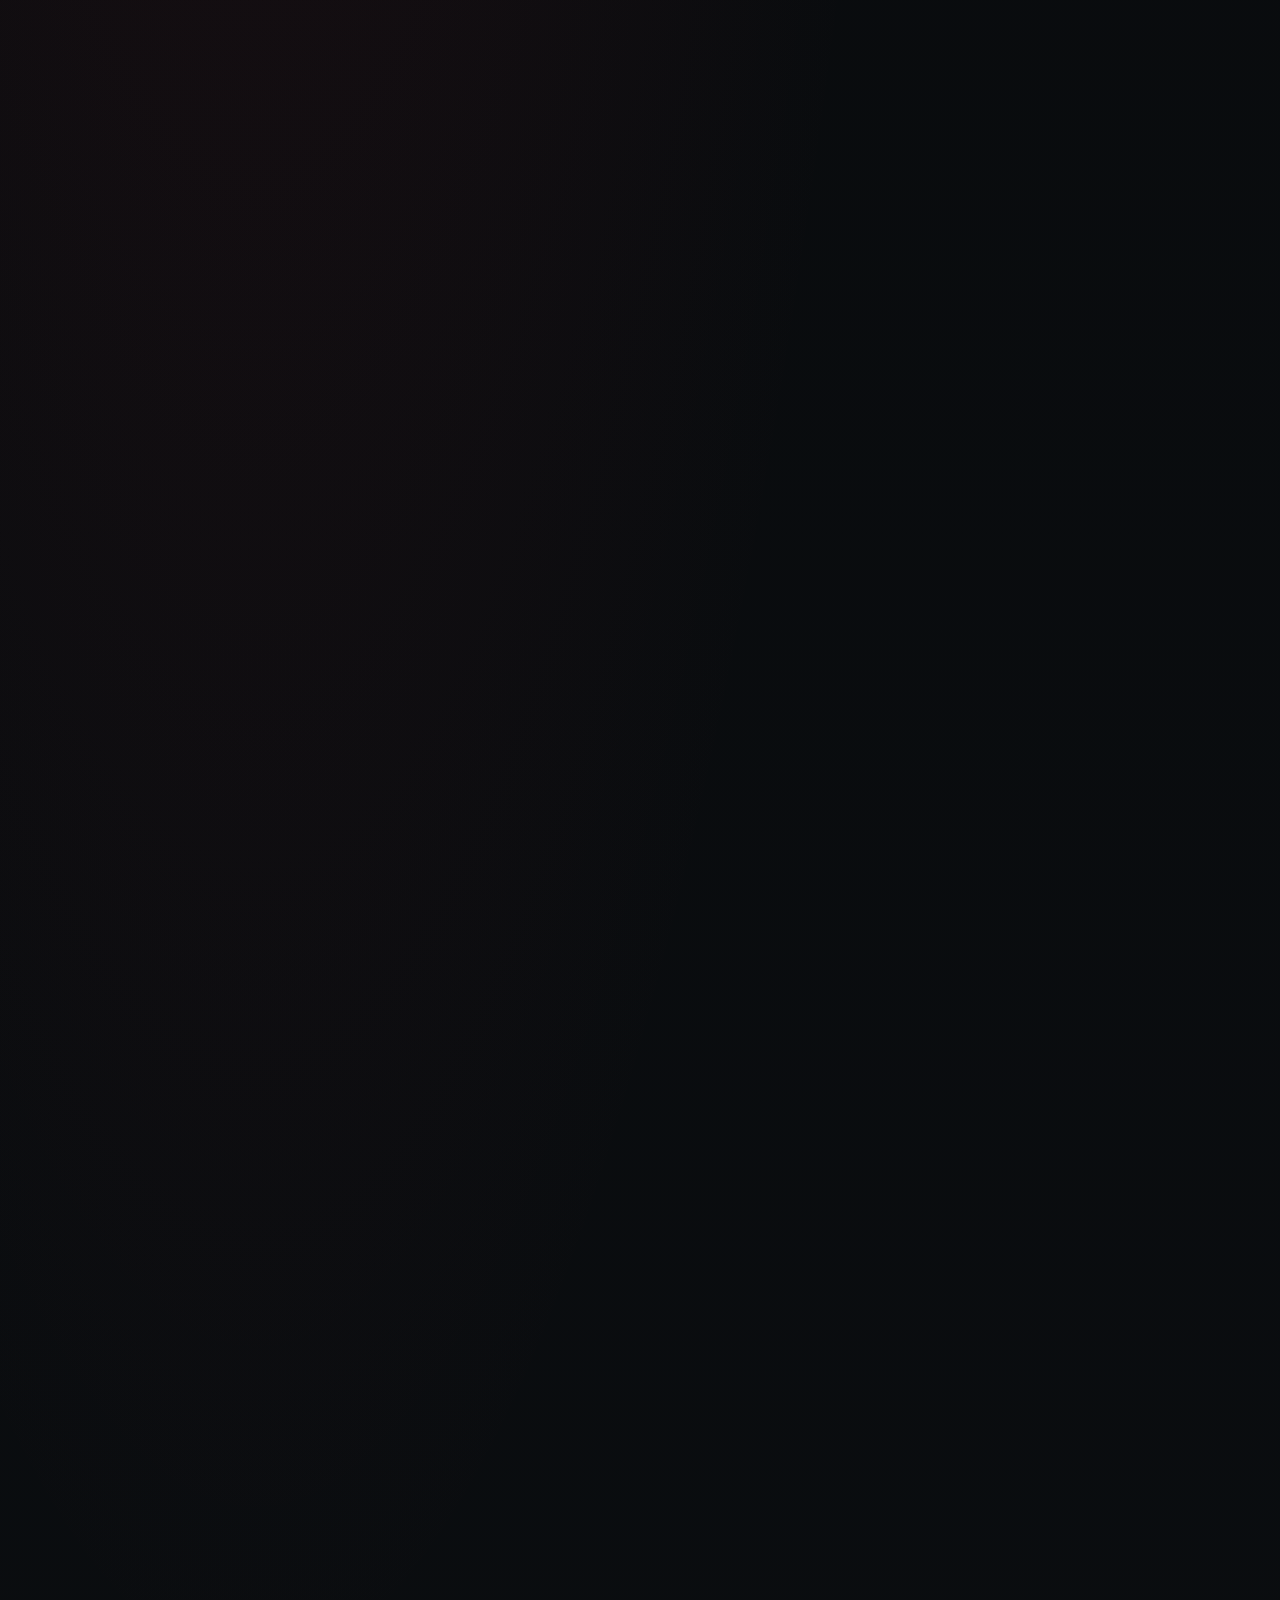
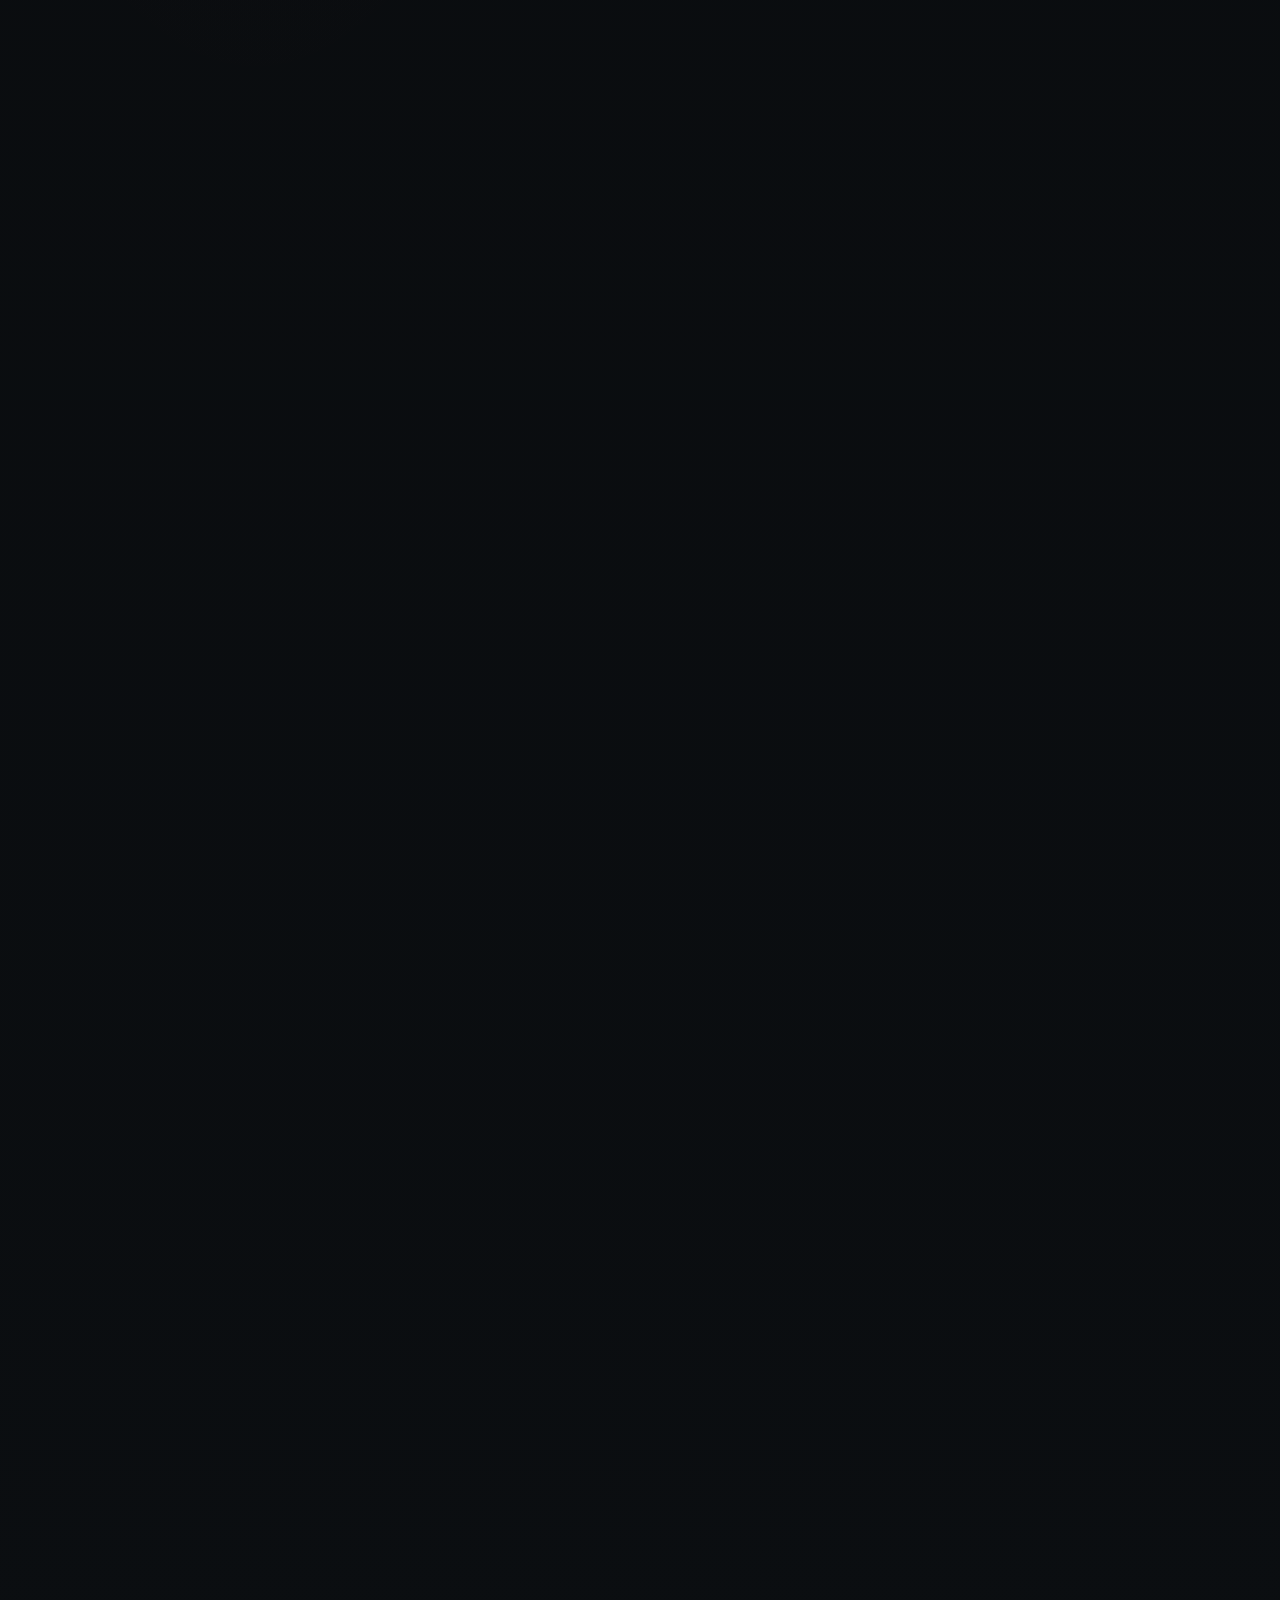
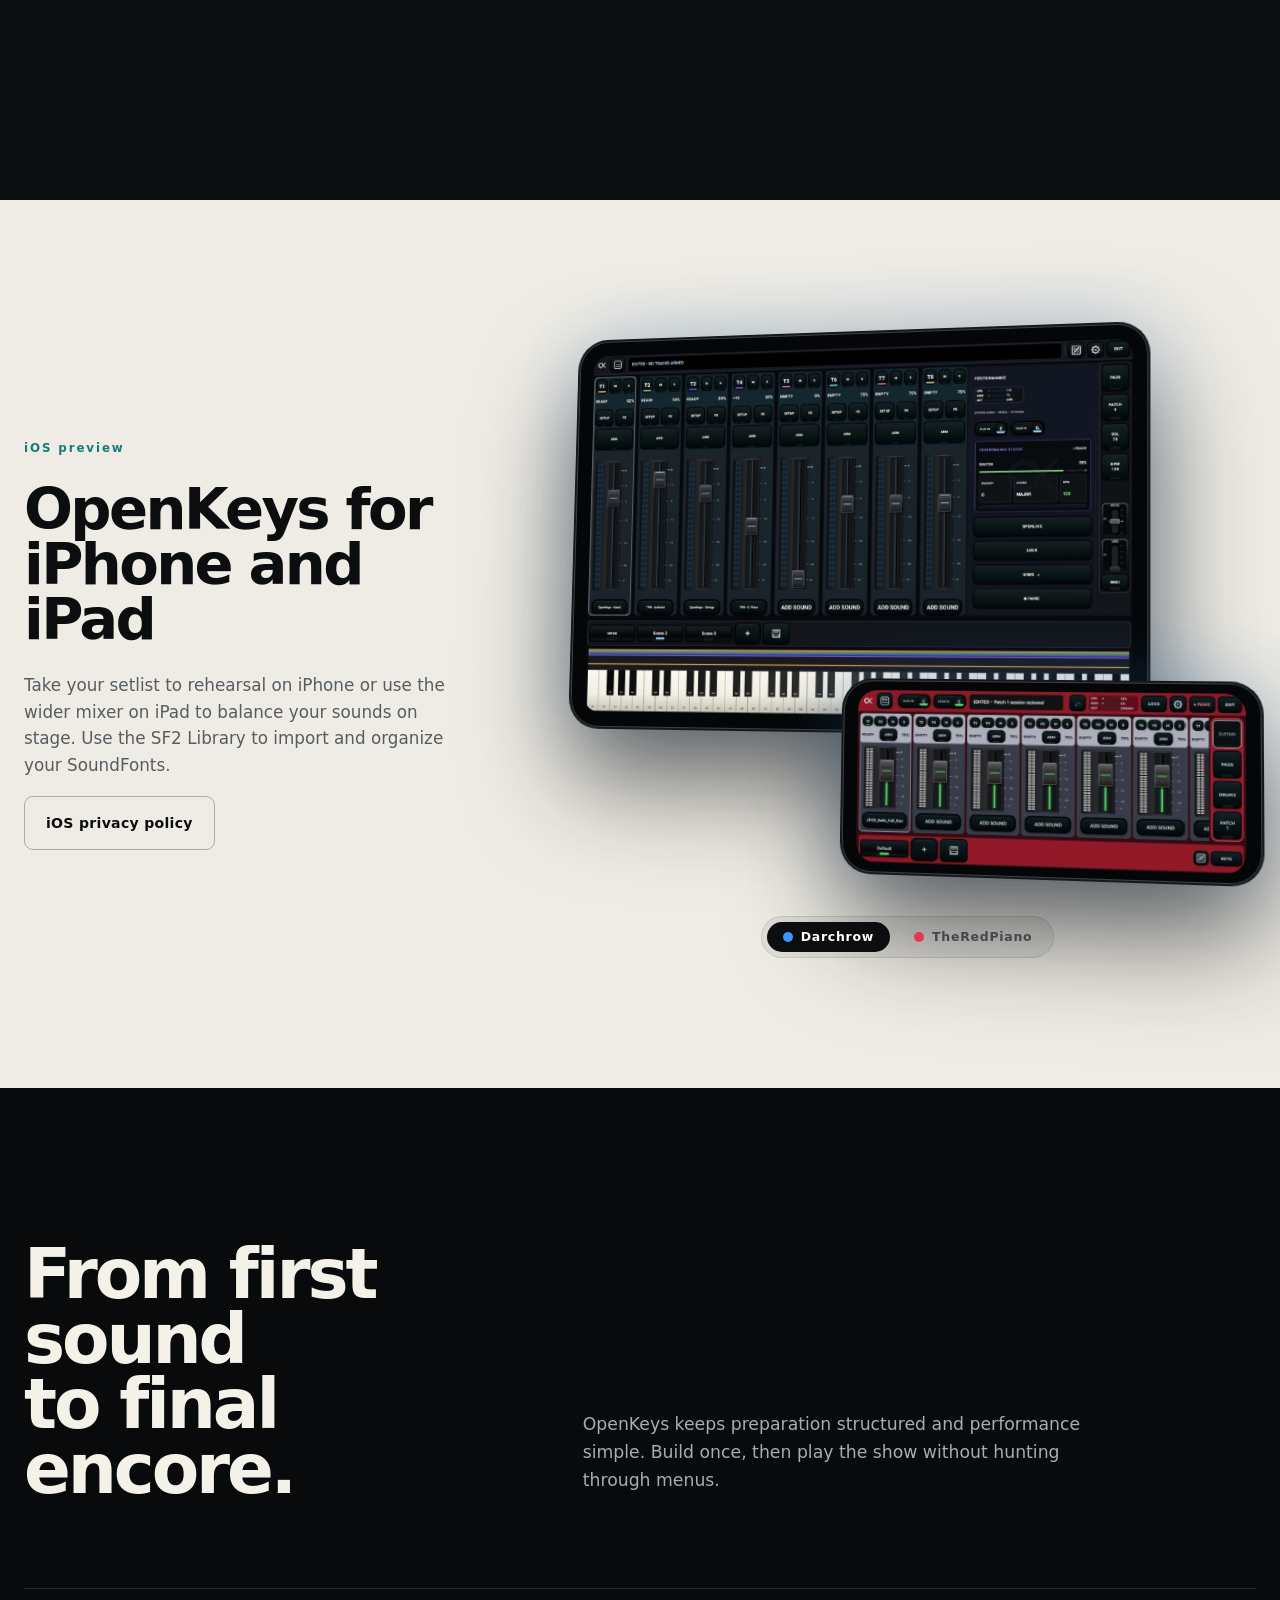
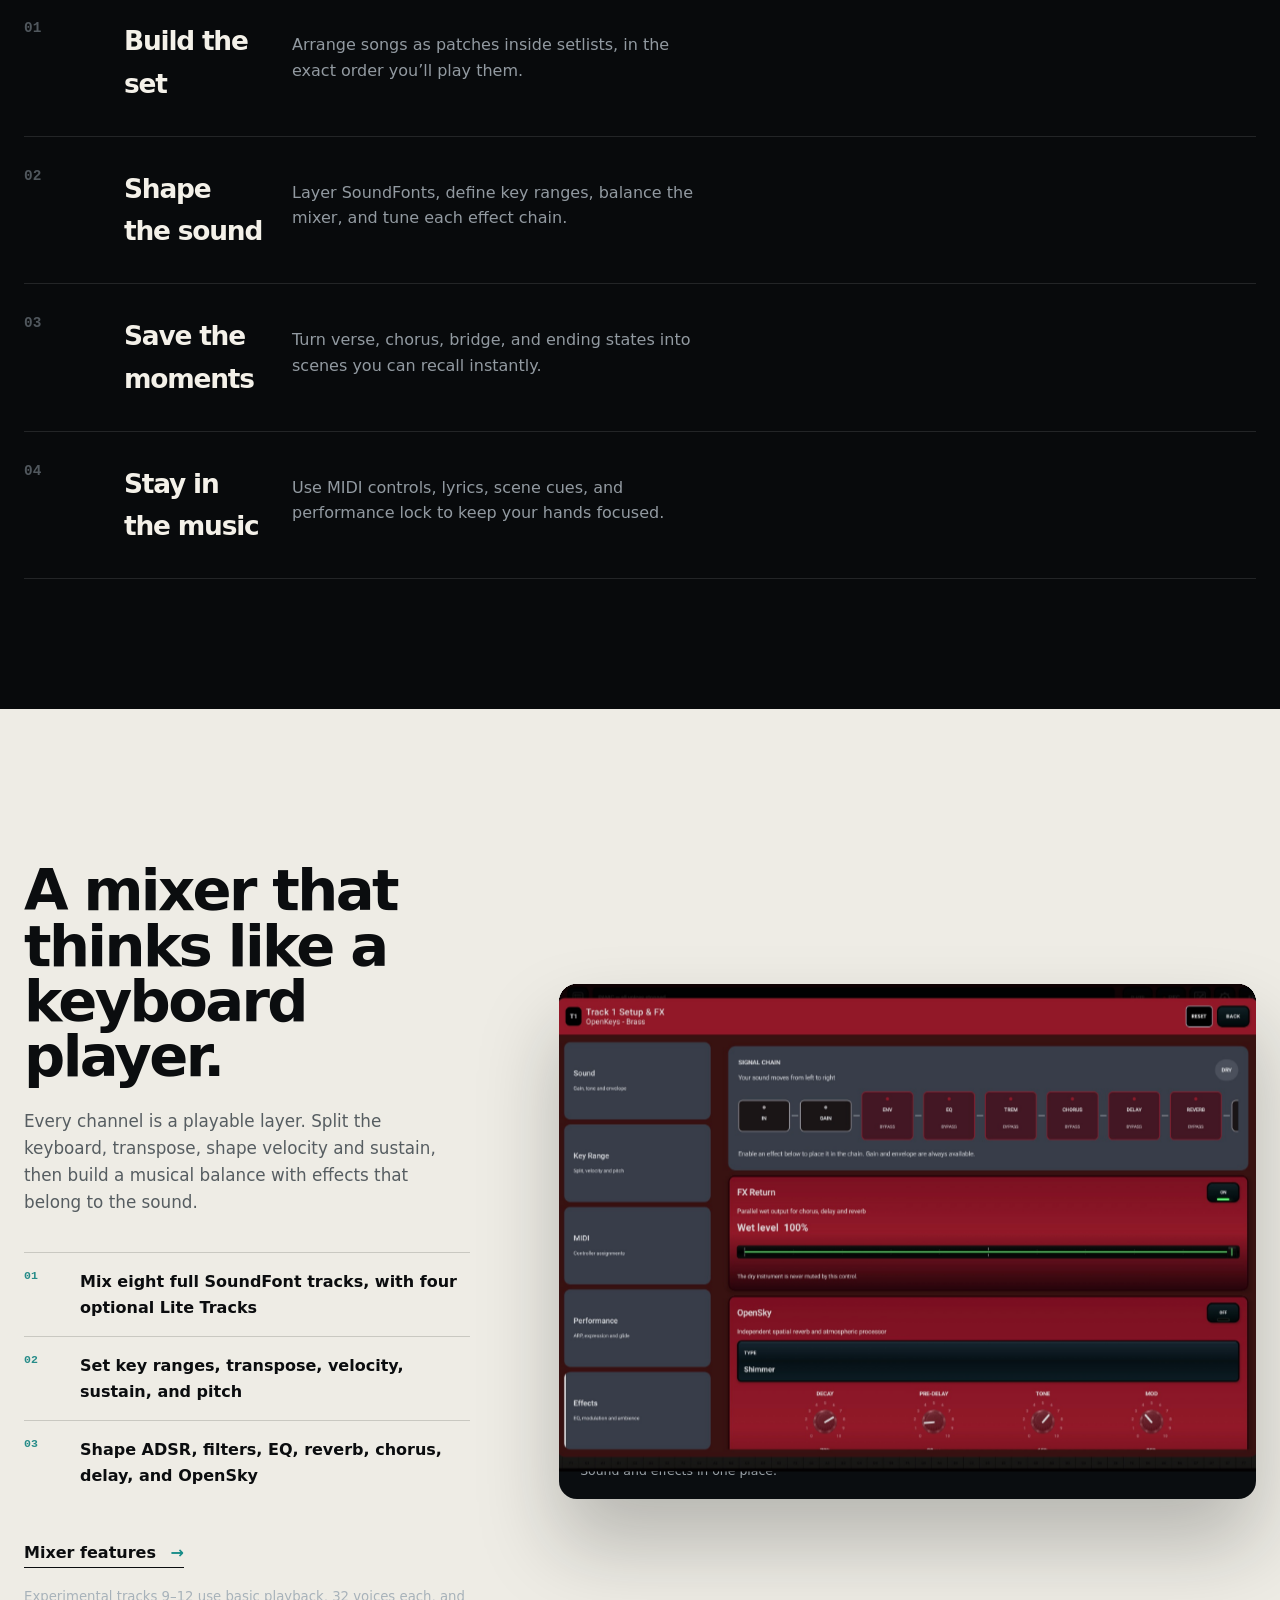
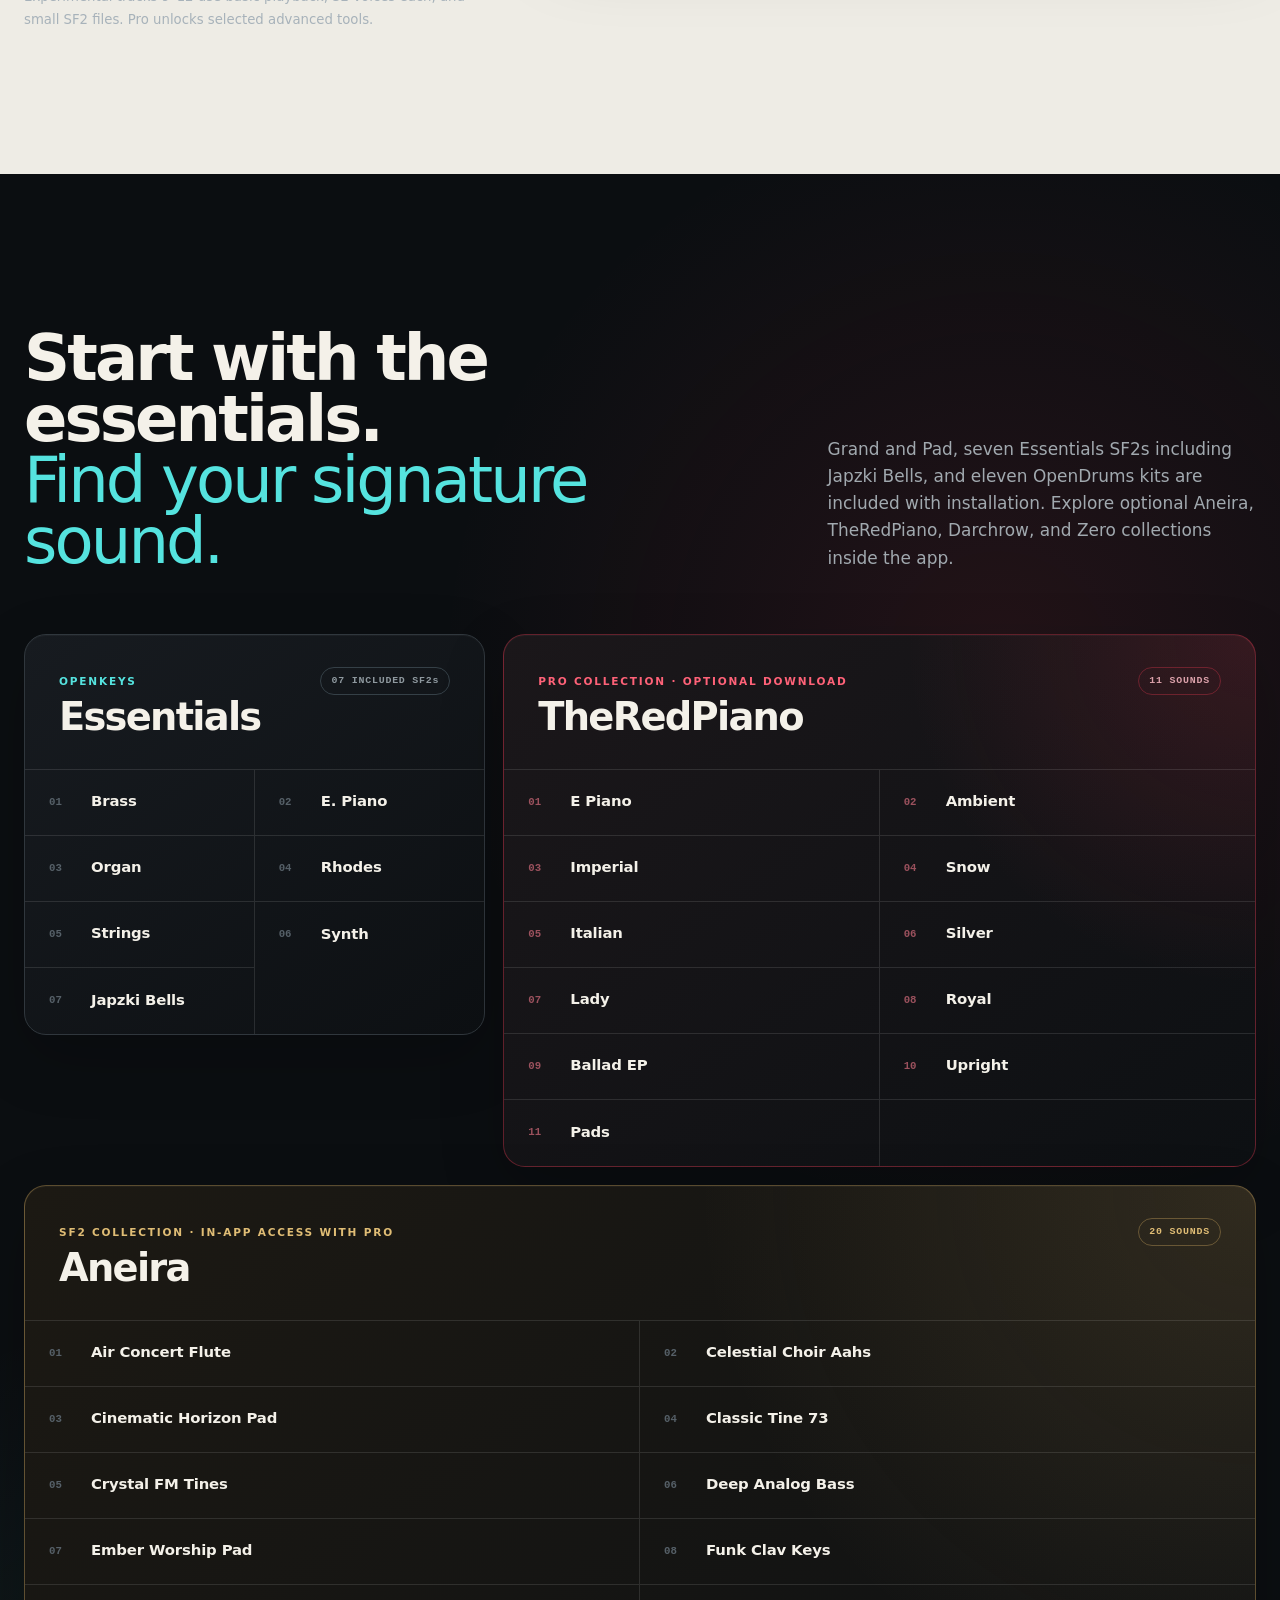
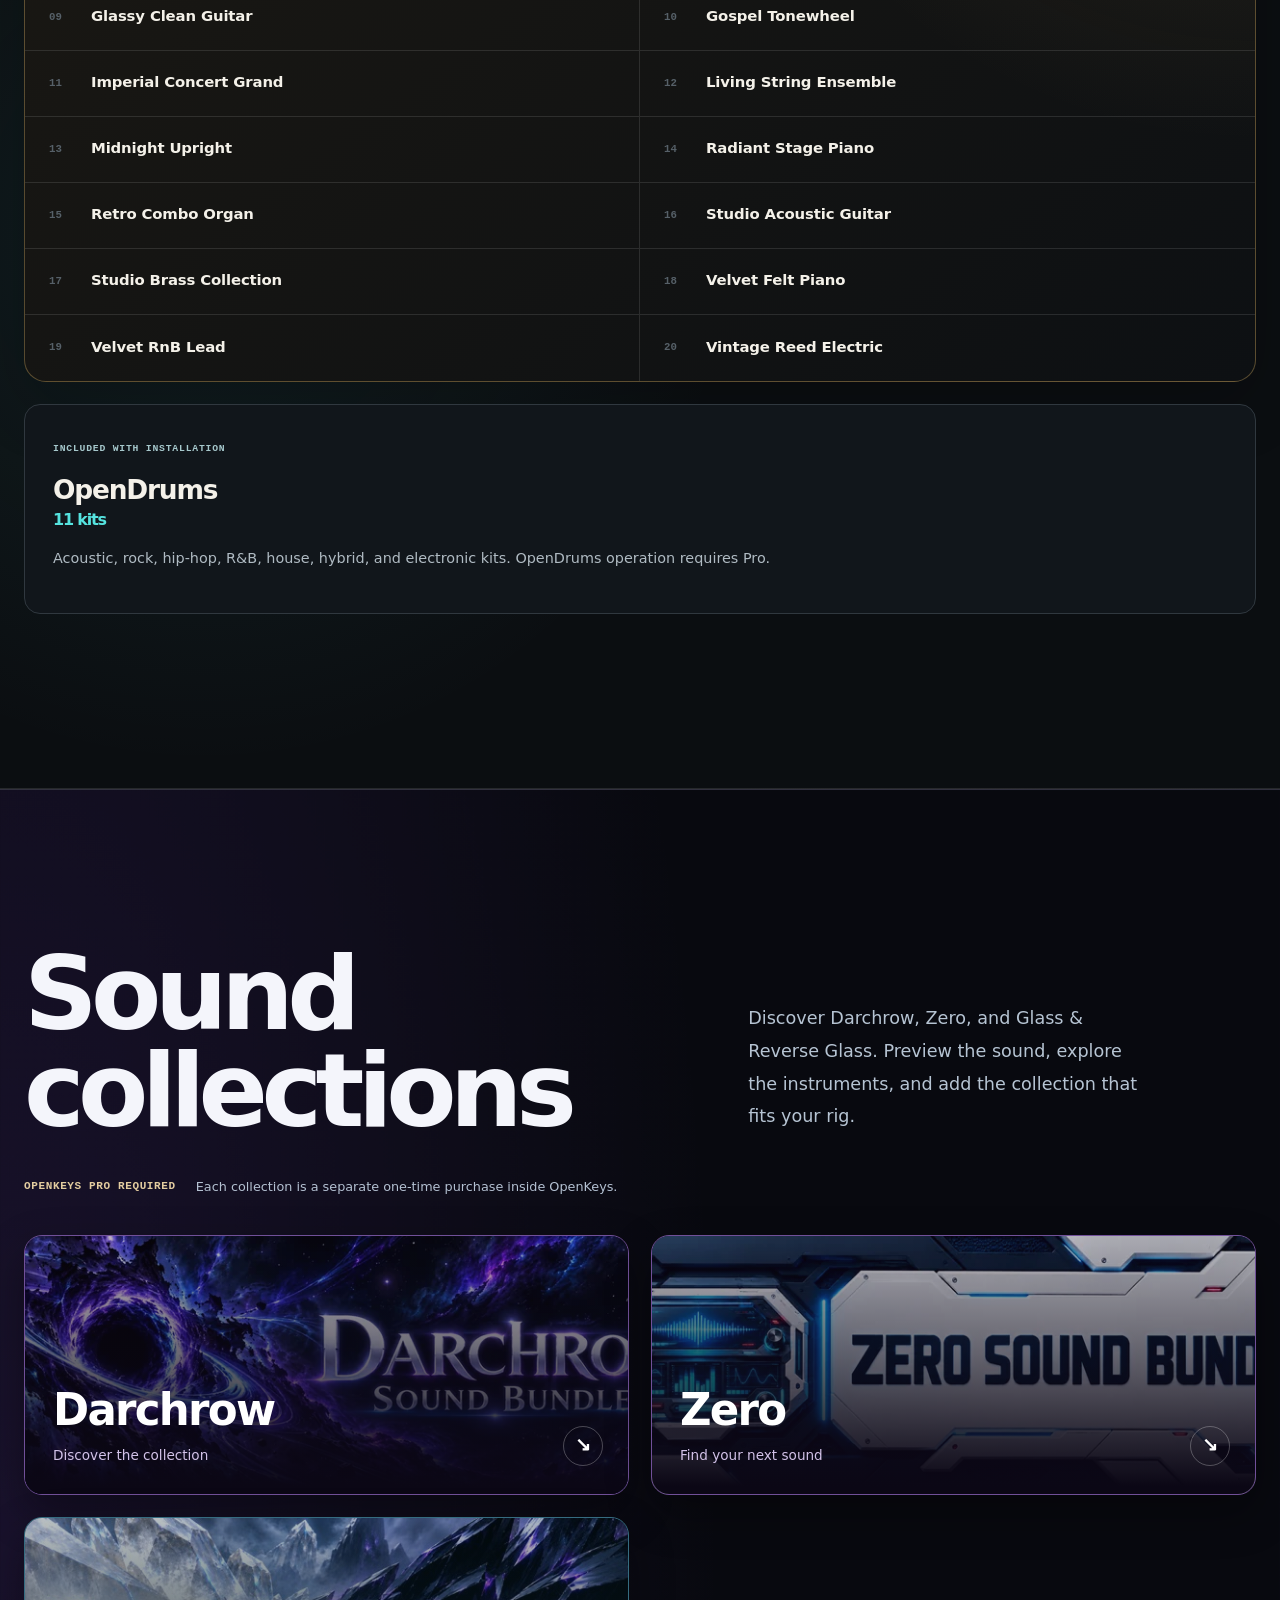
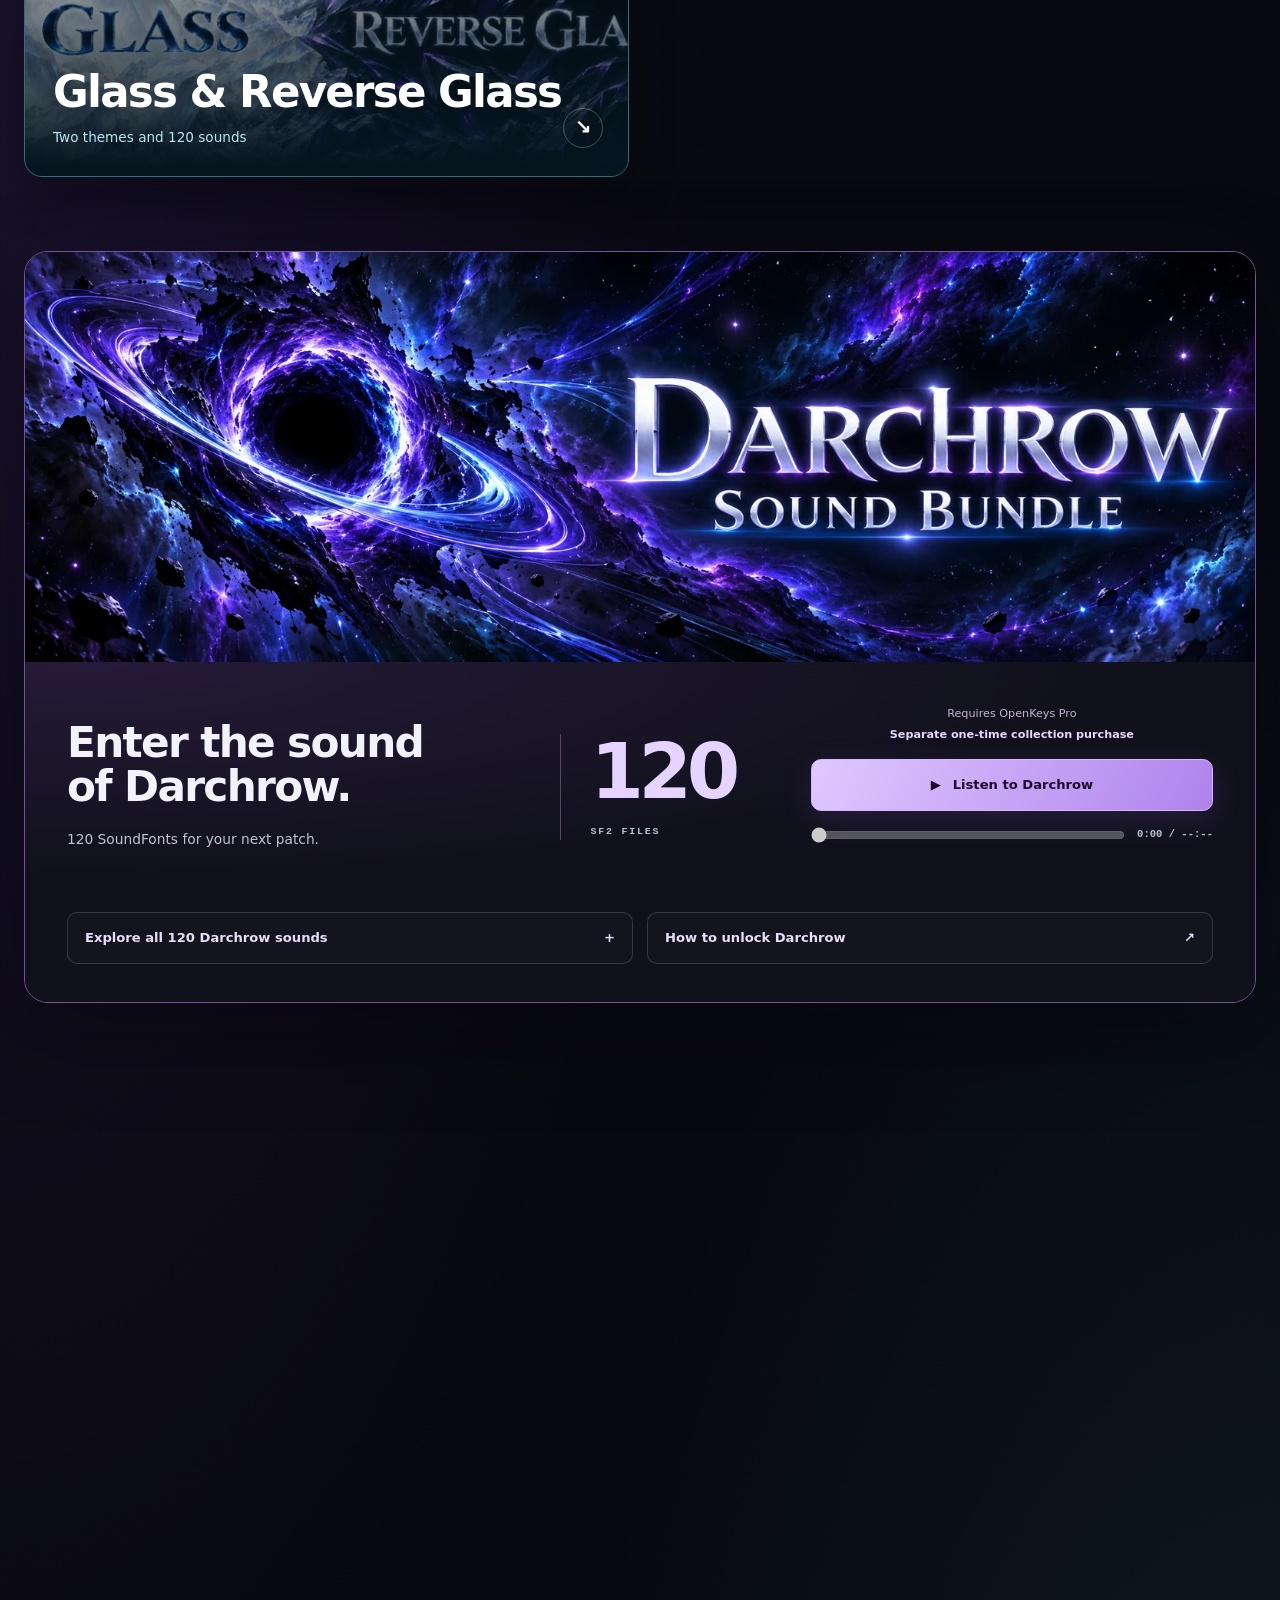
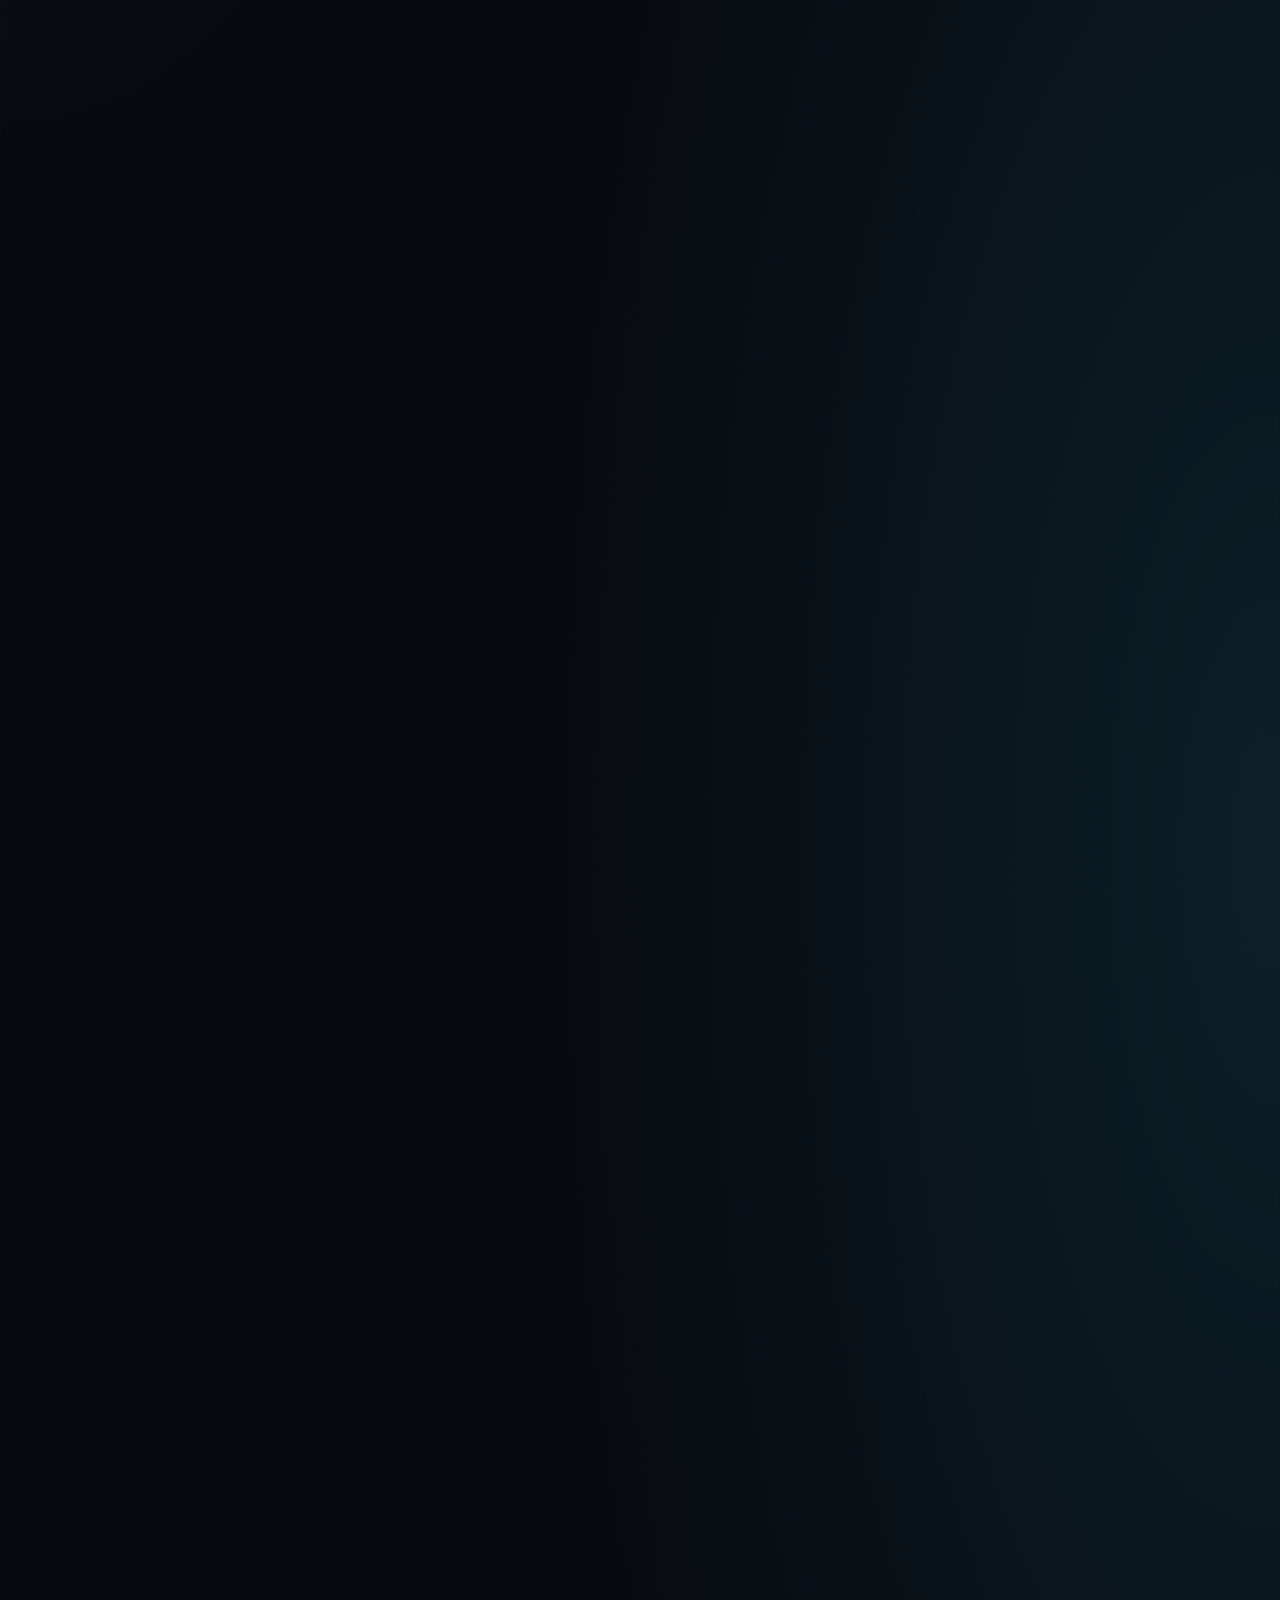
==== commit 53cb81d0: "Add Glass and Reverse Glass sound bundle" ====
--- a/output/openkeys-tutorial/index.html
+++ b/output/openkeys-tutorial/index.html
@@ -14,7 +14,7 @@
   <link rel="canonical" href="https://openkeys.pro/">
   <title>OpenKeys — Live MIDI keyboard rig for Android, iPhone &amp; iPad</title>
   <link rel="icon" href="assets/openkeys-logo.png">
-  <link rel="stylesheet" href="assets/css/landing.css"><link rel="stylesheet" href="assets/css/features.css?v=151-brief"><link rel="stylesheet" href="assets/css/collections.css?v=2">
+  <link rel="stylesheet" href="assets/css/landing.css"><link rel="stylesheet" href="assets/css/features.css?v=151-brief"><link rel="stylesheet" href="assets/css/collections.css?v=3">
   <script type="application/ld+json">{"@context":"https://schema.org","@type":"SoftwareApplication","name":"OpenKeys","applicationCategory":"MultimediaApplication","operatingSystem":"Android, iOS, iPadOS","description":"A live-performance workspace for keyboard players and MIDI musicians.","downloadUrl":"https://play.google.com/store/apps/details?id=com.djh.openkeys"}</script>
 <noscript><style>.signature-collections .reveal{opacity:1;transform:none}</style></noscript><link rel="stylesheet" href="assets/css/polish.css?v=1"><link rel="stylesheet" href="assets/css/motion.css?v=1">
   <style>
@@ -131,7 +131,7 @@
       <p class="sound-library-note reveal">Counts refer to SF2 files, not individual presets. Explore Aneira in the OpenKeys SF2 Library with Pro.</p>
     </section>
     <section class="signature-collections section" id="signature-collections" aria-labelledby="collections-title">
-    <div class="signature-intro reveal"><div class="signature-heading"><h2 id="collections-title">Two worlds.<br><em>One stage.</em></h2><p>Discover Darchrow and Zero. Preview the sound, explore the instruments, and add the collection that fits your rig.</p></div><div class="signature-requirements"><strong>OPENKEYS PRO REQUIRED</strong><span>Each collection is a separate one-time purchase inside OpenKeys.</span></div><nav class="collection-switcher" aria-label="Choose a signature collection"><a href="#collection-darchrow"><img src="assets/collections/darchrow-804.webp" alt="" width="804" height="268" loading="lazy"><strong>Darchrow</strong><span>Discover the collection</span><b aria-hidden="true">↘</b></a><a href="#collection-zero"><img src="assets/collections/zero-804.webp" alt="" width="804" height="268" loading="lazy"><strong>Zero</strong><span>Find your next sound</span><b aria-hidden="true">↘</b></a></nav></div>
+    <div class="signature-intro reveal"><div class="signature-heading"><h2 id="collections-title">Sound collections</h2><p>Discover Darchrow, Zero, and Glass &amp; Reverse Glass. Preview the sound, explore the instruments, and add the collection that fits your rig.</p></div><div class="signature-requirements"><strong>OPENKEYS PRO REQUIRED</strong><span>Each collection is a separate one-time purchase inside OpenKeys.</span></div><nav class="collection-switcher" aria-label="Choose a signature collection"><a href="#collection-darchrow"><img src="assets/collections/darchrow-804.webp" alt="" width="804" height="268" loading="lazy"><strong>Darchrow</strong><span>Discover the collection</span><b aria-hidden="true">↘</b></a><a href="#collection-zero"><img src="assets/collections/zero-804.webp" alt="" width="804" height="268" loading="lazy"><strong>Zero</strong><span>Find your next sound</span><b aria-hidden="true">↘</b></a><a href="#collection-glass"><img src="assets/collections/glass-804.jpg" alt="" loading="lazy"><strong>Glass &amp; Reverse Glass</strong><span>Two themes and 120 sounds</span><b aria-hidden="true">↘</b></a></nav></div>
     <div class="signature-chapters"><article class="collection-chapter darchrow reveal" id="collection-darchrow" aria-labelledby="title-darchrow" data-collection="darchrow">
       <div class="collection-art"><img src="assets/collections/darchrow-1602.webp" srcset="assets/collections/darchrow-804.webp 804w, assets/collections/darchrow-1602.webp 1602w" sizes="(max-width:700px) calc(100vw - 40px), (max-width:1400px) calc(100vw - 80px), 1320px" width="1602" height="534" loading="lazy" decoding="async" alt="Darchrow Sound Bundle — violet cosmic horizon"></div>
       <div class="collection-body"><div class="collection-copy"><h3 id="title-darchrow">Enter the sound<br>of Darchrow.</h3><p>120 SoundFonts for your next patch.</p></div><div class="collection-count"><strong>120</strong><span>SF2 FILES</span></div>
@@ -150,6 +150,16 @@
       </div></div>
       <div class="collection-detail-row"><details class="collection-catalog" data-catalog><summary class="collection-button">Explore all 120 Zero sounds <span aria-hidden="true">+</span></summary><div class="catalog-panel"><form class="catalog-search" role="search" hidden><label for="search-zero">Search Zero instruments<input id="search-zero" type="search" placeholder="Try piano, bass, strings…" autocomplete="off" data-catalog-search></label><button type="button" data-catalog-reset>Clear</button></form><p data-catalog-count class="catalog-result" role="status" aria-live="polite">120 of 120 instruments</p><p class="catalog-disclaimer">Download sounds inside OpenKeys after purchasing the collection.</p><ul class="collection-sounds"><li data-catalog-entry><span class="catalog-number">001</span><span class="catalog-sound">Zero - Air Pluck</span></li><li data-catalog-entry><span class="catalog-number">002</span><span class="catalog-sound">Zero - Airy Atmosphere</span></li><li data-catalog-entry><span class="catalog-number">003</span><span class="catalog-sound">Zero - All Round Bass</span></li><li data-catalog-entry><span class="catalog-number">004</span><span class="catalog-sound">Zero - Alpha Retro Synth</span></li><li data-catalog-entry><span class="catalog-number">005</span><span class="catalog-sound">Zero - Ambient Clean Guitar</span></li><li data-catalog-entry><span class="catalog-number">006</span><span class="catalog-sound">Zero - Analog Dream Lead</span></li><li data-catalog-entry><span class="catalog-number">007</span><span class="catalog-sound">Zero - Arp Bass</span></li><li data-catalog-entry><span class="catalog-number">008</span><span class="catalog-sound">Zero - Atmospheric Motion</span></li><li data-catalog-entry><span class="catalog-number">009</span><span class="catalog-sound">Zero - Bold Synth Brass</span></li><li data-catalog-entry><span class="catalog-number">010</span><span class="catalog-sound">Zero - Brass Breakout</span></li><li data-catalog-entry><span class="catalog-number">011</span><span class="catalog-sound">Zero - Brass Sax Fusion</span></li><li data-catalog-entry><span class="catalog-number">012</span><span class="catalog-sound">Zero - Bright Digital EP</span></li><li data-catalog-entry><span class="catalog-number">013</span><span class="catalog-sound">Zero - Bright Saw Lead</span></li><li data-catalog-entry><span class="catalog-number">014</span><span class="catalog-sound">Zero - Bright Tremolo EP</span></li><li data-catalog-entry><span class="catalog-number">015</span><span class="catalog-sound">Zero - Chamber Strings</span></li><li data-catalog-entry><span class="catalog-number">016</span><span class="catalog-sound">Zero - Cinematic Pad</span></li><li data-catalog-entry><span class="catalog-number">017</span><span class="catalog-sound">Zero - Classic Mark EP</span></li><li data-catalog-entry><span class="catalog-number">018</span><span class="catalog-sound">Zero - Classic Synth Strings</span></li><li data-catalog-entry><span class="catalog-number">019</span><span class="catalog-sound">Zero - Classic Tine 73</span></li><li data-catalog-entry><span class="catalog-number">020</span><span class="catalog-sound">Zero - Combination Atmosphere</span></li><li data-catalog-entry><span class="catalog-number">021</span><span class="catalog-sound">Zero - Compact Tutti Brass</span></li><li data-catalog-entry><span class="catalog-number">022</span><span class="catalog-sound">Zero - Compressed Finger Bass</span></li><li data-catalog-entry><span class="catalog-number">023</span><span class="catalog-sound">Zero - Concert Brass</span></li><li data-catalog-entry><span class="catalog-number">024</span><span class="catalog-sound">Zero - Concert Choir Aahs</span></li><li data-catalog-entry><span class="catalog-number">025</span><span class="catalog-sound">Zero - Crystal Digital EP</span></li><li data-catalog-entry><span class="catalog-number">026</span><span class="catalog-sound">Zero - Dawn Air Lead</span></li><li data-catalog-entry><span class="catalog-number">027</span><span class="catalog-sound">Zero - Deep Atmosphere</span></li><li data-catalog-entry><span class="catalog-number">028</span><span class="catalog-sound">Zero - Detuned Saw Brass</span></li><li data-catalog-entry><span class="catalog-number">029</span><span class="catalog-sound">Zero - Diamond Square Lead</span></li><li data-catalog-entry><span class="catalog-number">030</span><span class="catalog-sound">Zero - Digital Bell</span></li><li data-catalog-entry><span class="catalog-number">031</span><span class="catalog-sound">Zero - Digital Solo Lead</span></li><li data-catalog-entry><span class="catalog-number">032</span><span class="catalog-sound">Zero - Digital Stage Piano</span></li><li data-catalog-entry><span class="catalog-number">033</span><span class="catalog-sound">Zero - Dirty Square Lead</span></li><li data-catalog-entry><span class="catalog-number">034</span><span class="catalog-sound">Zero - Dolce String Quartet</span></li><li data-catalog-entry><span class="catalog-number">035</span><span class="catalog-sound">Zero - Double Track Guitar</span></li><li data-catalog-entry><span class="catalog-number">036</span><span class="catalog-sound">Zero - Dream Music Box</span></li><li data-catalog-entry><span class="catalog-number">037</span><span class="catalog-sound">Zero - Dry Studio Piano</span></li><li data-catalog-entry><span class="catalog-number">038</span><span class="catalog-sound">Zero - Dynamic Brass</span></li><li data-catalog-entry><span class="catalog-number">039</span><span class="catalog-sound">Zero - Echo Pluck</span></li><li data-catalog-entry><span class="catalog-number">040</span><span class="catalog-sound">Zero - Echo Resonance Synth</span></li><li data-catalog-entry><span class="catalog-number">041</span><span class="catalog-sound">Zero - Electro Star Synth</span></li><li data-catalog-entry><span class="catalog-number">042</span><span class="catalog-sound">Zero - Epic Performance Lead</span></li><li data-catalog-entry><span class="catalog-number">043</span><span class="catalog-sound">Zero - Expressive Choir Oohs</span></li><li data-catalog-entry><span class="catalog-number">044</span><span class="catalog-sound">Zero - Fat Moog Bass</span></li><li data-catalog-entry><span class="catalog-number">045</span><span class="catalog-sound">Zero - Flared Tech Lead</span></li><li data-catalog-entry><span class="catalog-number">046</span><span class="catalog-sound">Zero - Forward Motion Lead</span></li><li data-catalog-entry><span class="catalog-number">047</span><span class="catalog-sound">Zero - Glass Synth Organ</span></li><li data-catalog-entry><span class="catalog-number">048</span><span class="catalog-sound">Zero - Hall Concert Piano</span></li><li data-catalog-entry><span class="catalog-number">049</span><span class="catalog-sound">Zero - Hollow Motion Pad</span></li><li data-catalog-entry><span class="catalog-number">050</span><span class="catalog-sound">Zero - Hovercraft Synth</span></li><li data-catalog-entry><span class="catalog-number">051</span><span class="catalog-sound">Zero - Hybrid Tine Stack</span></li><li data-catalog-entry><span class="catalog-number">052</span><span class="catalog-sound">Zero - Juicy Saw Synth</span></li><li data-catalog-entry><span class="catalog-number">053</span><span class="catalog-sound">Zero - Jump Synth Brass</span></li><li data-catalog-entry><span class="catalog-number">054</span><span class="catalog-sound">Zero - Jupiter Strings One</span></li><li data-catalog-entry><span class="catalog-number">055</span><span class="catalog-sound">Zero - Jupiter Strings Two</span></li><li data-catalog-entry><span class="catalog-number">056</span><span class="catalog-sound">Zero - Mew Solo Lead</span></li><li data-catalog-entry><span class="catalog-number">057</span><span class="catalog-sound">Zero - Midrange Saw Lead</span></li><li data-catalog-entry><span class="catalog-number">058</span><span class="catalog-sound">Zero - Modern Hoover Synth</span></li><li data-catalog-entry><span class="catalog-number">059</span><span class="catalog-sound">Zero - Modulated Lead</span></li><li data-catalog-entry><span class="catalog-number">060</span><span class="catalog-sound">Zero - Monitor Bell</span></li><li data-catalog-entry><span class="catalog-number">061</span><span class="catalog-sound">Zero - Motion Mod Lead</span></li><li data-catalog-entry><span class="catalog-number">062</span><span class="catalog-sound">Zero - Neo Super Brass</span></li><li data-catalog-entry><span class="catalog-number">063</span><span class="catalog-sound">Zero - Neon Pop Brass</span></li><li data-catalog-entry><span class="catalog-number">064</span><span class="catalog-sound">Zero - Notched Strings</span></li><li data-catalog-entry><span class="catalog-number">065</span><span class="catalog-sound">Zero - Percussive Organ</span></li><li data-catalog-entry><span class="catalog-number">066</span><span class="catalog-sound">Zero - Phaser Stage EP</span></li><li data-catalog-entry><span class="catalog-number">067</span><span class="catalog-sound">Zero - Phaser Sweep Pad</span></li><li data-catalog-entry><span class="catalog-number">068</span><span class="catalog-sound">Zero - Phasing Bass</span></li><li data-catalog-entry><span class="catalog-number">069</span><span class="catalog-sound">Zero - Phat Analog Pad</span></li><li data-catalog-entry><span class="catalog-number">070</span><span class="catalog-sound">Zero - Planet Saw Lead</span></li><li data-catalog-entry><span class="catalog-number">071</span><span class="catalog-sound">Zero - Pulse Bass</span></li><li data-catalog-entry><span class="catalog-number">072</span><span class="catalog-sound">Zero - Pure Synth Square</span></li><li data-catalog-entry><span class="catalog-number">073</span><span class="catalog-sound">Zero - Radiant Trance Synth</span></li><li data-catalog-entry><span class="catalog-number">074</span><span class="catalog-sound">Zero - Resonant Motion Pad</span></li><li data-catalog-entry><span class="catalog-number">075</span><span class="catalog-sound">Zero - Resonant Solo Lead</span></li><li data-catalog-entry><span class="catalog-number">076</span><span class="catalog-sound">Zero - Roadhouse Electric Piano</span></li><li data-catalog-entry><span class="catalog-number">077</span><span class="catalog-sound">Zero - Romance FM Tines</span></li><li data-catalog-entry><span class="catalog-number">078</span><span class="catalog-sound">Zero - Rounded Solo Lead</span></li><li data-catalog-entry><span class="catalog-number">079</span><span class="catalog-sound">Zero - Saw Bell</span></li><li data-catalog-entry><span class="catalog-number">080</span><span class="catalog-sound">Zero - Sforzando Brass</span></li><li data-catalog-entry><span class="catalog-number">081</span><span class="catalog-sound">Zero - Shimmer Pad</span></li><li data-catalog-entry><span class="catalog-number">082</span><span class="catalog-sound">Zero - Short Detune Synth</span></li><li data-catalog-entry><span class="catalog-number">083</span><span class="catalog-sound">Zero - Sine Pluck</span></li><li data-catalog-entry><span class="catalog-number">084</span><span class="catalog-sound">Zero - Sixties Combo Organ</span></li><li data-catalog-entry><span class="catalog-number">085</span><span class="catalog-sound">Zero - Sliding Saw Stack</span></li><li data-catalog-entry><span class="catalog-number">086</span><span class="catalog-sound">Zero - Slow Analog Strings</span></li><li data-catalog-entry><span class="catalog-number">087</span><span class="catalog-sound">Zero - Slow Supersaw Synth</span></li><li data-catalog-entry><span class="catalog-number">088</span><span class="catalog-sound">Zero - Soft Focus Pad</span></li><li data-catalog-entry><span class="catalog-number">089</span><span class="catalog-sound">Zero - Soft Nylon Guitar</span></li><li data-catalog-entry><span class="catalog-number">090</span><span class="catalog-sound">Zero - Spirit Tines</span></li><li data-catalog-entry><span class="catalog-number">091</span><span class="catalog-sound">Zero - Square Atmosphere Pad</span></li><li data-catalog-entry><span class="catalog-number">092</span><span class="catalog-sound">Zero - Square Solo Lead</span></li><li data-catalog-entry><span class="catalog-number">093</span><span class="catalog-sound">Zero - Stacked Drawbar Organ</span></li><li data-catalog-entry><span class="catalog-number">094</span><span class="catalog-sound">Zero - Stereo Brass Ensemble</span></li><li data-catalog-entry><span class="catalog-number">095</span><span class="catalog-sound">Zero - String Cloud Pad</span></li><li data-catalog-entry><span class="catalog-number">096</span><span class="catalog-sound">Zero - Studio Wurly</span></li><li data-catalog-entry><span class="catalog-number">097</span><span class="catalog-sound">Zero - Super Synth Strings</span></li><li data-catalog-entry><span class="catalog-number">098</span><span class="catalog-sound">Zero - Sweet House Synth</span></li><li data-catalog-entry><span class="catalog-number">099</span><span class="catalog-sound">Zero - Synth Fizz Lead</span></li><li data-catalog-entry><span class="catalog-number">100</span><span class="catalog-sound">Zero - Terra Nostra Pad</span></li><li data-catalog-entry><span class="catalog-number">101</span><span class="catalog-sound">Zero - Theremin Solo Lead</span></li><li data-catalog-entry><span class="catalog-number">102</span><span class="catalog-sound">Zero - Trance Motion Synth</span></li><li data-catalog-entry><span class="catalog-number">103</span><span class="catalog-sound">Zero - Trance Saw Synth</span></li><li data-catalog-entry><span class="catalog-number">104</span><span class="catalog-sound">Zero - Tremolo Reed EP</span></li><li data-catalog-entry><span class="catalog-number">105</span><span class="catalog-sound">Zero - Trumpet Trombone Stack</span></li><li data-catalog-entry><span class="catalog-number">106</span><span class="catalog-sound">Zero - Velvet RnB Pad</span></li><li data-catalog-entry><span class="catalog-number">107</span><span class="catalog-sound">Zero - Vintage Square Lead</span></li><li data-catalog-entry><span class="catalog-number">108</span><span class="catalog-sound">Zero - Vocal Pad</span></li><li data-catalog-entry><span class="catalog-number">109</span><span class="catalog-sound">Zero - Volcanic Resonance Pad</span></li><li data-catalog-entry><span class="catalog-number">110</span><span class="catalog-sound">Zero - Warm Analog Pad</span></li><li data-catalog-entry><span class="catalog-number">111</span><span class="catalog-sound">Zero - Warm Ensemble Strings</span></li><li data-catalog-entry><span class="catalog-number">112</span><span class="catalog-sound">Zero - Warm Layered Pad</span></li><li data-catalog-entry><span class="catalog-number">113</span><span class="catalog-sound">Zero - Warm Synth Strings</span></li><li data-catalog-entry><span class="catalog-number">114</span><span class="catalog-sound">Zero - Wasp Solo Lead</span></li><li data-catalog-entry><span class="catalog-number">115</span><span class="catalog-sound">Zero - Wide Acoustic Guitar</span></li><li data-catalog-entry><span class="catalog-number">116</span><span class="catalog-sound">Zero - Wide Analog Brass</span></li><li data-catalog-entry><span class="catalog-number">117</span><span class="catalog-sound">Zero - Wide Analog Dream</span></li><li data-catalog-entry><span class="catalog-number">118</span><span class="catalog-sound">Zero - Windscape Pad</span></li><li data-catalog-entry><span class="catalog-number">119</span><span class="catalog-sound">Zero - Wurly 200</span></li><li data-catalog-entry><span class="catalog-number">120</span><span class="catalog-sound">Zero - XP Stage Piano</span></li></ul><p data-catalog-empty class="catalog-empty" hidden>No matching instruments. Try another name or clear the search.</p><button type="button" class="catalog-close" data-catalog-close hidden>Close sound list ↑</button></div></details>
       <details class="collection-unlock"><summary class="collection-button">How to unlock Zero <span aria-hidden="true">↗</span></summary><div class="unlock-panel"><h4>Make Zero part of your rig.</h4><ol><li>Install OpenKeys and unlock OpenKeys Pro.</li><li>Open the SF2 Library, then Sound Bundles.</li><li>Choose Zero and complete its separate in-app purchase.</li><li>Select the sounds you want to download.</li></ol><p>Already own it? Use <strong>Restore Purchases</strong> in the library, signed in to the same Google Play account or Apple ID you bought it with.</p><p>See the current local price in OpenKeys. Buying Zero does not unlock Darchrow.</p><a class="collection-button" href="https://play.google.com/store/apps/details?id=com.djh.openkeys" target="_blank" rel="noopener noreferrer">Get OpenKeys on Google Play ↗</a></div></details></div>
+    </article><article class="collection-chapter zero glass reveal" id="collection-glass" aria-labelledby="title-glass" data-collection="glass">
+      <div class="collection-art"><img src="assets/collections/glass-1602.jpg" srcset="assets/collections/glass-804.jpg 804w, assets/collections/glass-1602.jpg 1602w" sizes="(max-width:700px) calc(100vw - 40px), (max-width:1400px) calc(100vw - 80px), 1320px" width="1602" height="534" loading="lazy" decoding="async" alt="Glass and Reverse Glass bundle artwork"></div>
+      <div class="collection-body"><div class="collection-copy"><h3 id="title-glass">Glass &amp; Reverse Glass</h3><p>Two mixer themes and 120 SoundFonts, including pianos, electric pianos, pads, and synths.</p></div><div class="collection-count"><strong>120</strong><span>SF2 FILES</span></div>
+      <div class="collection-listen"><p class="collection-requirement">Requires OpenKeys Pro<br><strong>Separate one-time collection purchase</strong></p>
+        <audio controls preload="none" aria-label="Glass &amp; Reverse Glass collection audio preview" data-preview src="assets/collections/glass-preview.mp3">Your browser does not support audio previews.</audio>
+        <div class="preview-controls" hidden><button type="button" class="collection-button primary" data-play aria-label="Play Glass &amp; Reverse Glass preview" aria-pressed="false"><span data-play-icon aria-hidden="true">▶</span> <span data-play-label>Listen to Glass &amp; Reverse Glass</span></button><div class="preview-timeline"><input type="range" min="0" max="100" step="0.1" value="0" disabled aria-label="Seek Glass &amp; Reverse Glass preview" data-preview-seek><span data-preview-time>0:00 / --:--</span></div><p class="preview-status" data-preview-status role="status" aria-live="polite"></p></div>
+      </div></div>
+      <div class="glass-screenshots"><figure><img src="assets/collections/glass-mixer.jpg" alt="OpenKeys mixer on iPad with the Glass theme" loading="lazy" decoding="async"><figcaption>Glass</figcaption></figure><figure><img src="assets/collections/reverse-glass-mixer.jpg" alt="OpenKeys mixer on iPad with the Reverse Glass theme" loading="lazy" decoding="async"><figcaption>Reverse Glass</figcaption></figure></div>
+      <div class="collection-detail-row"><details class="collection-catalog" data-catalog><summary class="collection-button">Explore all 120 Glass &amp; Reverse Glass sounds <span aria-hidden="true">+</span></summary><div class="catalog-panel"><form class="catalog-search" role="search" hidden><label for="search-glass">Search Glass &amp; Reverse Glass instruments<input id="search-glass" type="search" placeholder="Try piano, bass, strings…" autocomplete="off" data-catalog-search></label><button type="button" data-catalog-reset>Clear</button></form><p data-catalog-count class="catalog-result" role="status" aria-live="polite">120 of 120 instruments</p><p class="catalog-disclaimer">Download sounds inside OpenKeys after purchasing the collection.</p><ul class="collection-sounds"><li data-catalog-entry><span class="catalog-number">001</span><span class="catalog-sound">Glass - Acid Solo Synth</span></li><li data-catalog-entry><span class="catalog-number">002</span><span class="catalog-sound">Glass - Age&#x27;n&#x27;Tine Keys Electric Piano</span></li><li data-catalog-entry><span class="catalog-number">003</span><span class="catalog-sound">Glass - AMP Electric Piano</span></li><li data-catalog-entry><span class="catalog-number">004</span><span class="catalog-sound">Glass - Arctic Morn Pad</span></li><li data-catalog-entry><span class="catalog-number">005</span><span class="catalog-sound">Glass - Arctic Night Pad</span></li><li data-catalog-entry><span class="catalog-number">006</span><span class="catalog-sound">Glass - Are U ready Synth</span></li><li data-catalog-entry><span class="catalog-number">007</span><span class="catalog-sound">Glass - Aria Piano</span></li><li data-catalog-entry><span class="catalog-number">008</span><span class="catalog-sound">Glass - AtmosphericPiano Piano</span></li><li data-catalog-entry><span class="catalog-number">009</span><span class="catalog-sound">Glass - Auto Pulse Synth</span></li><li data-catalog-entry><span class="catalog-number">010</span><span class="catalog-sound">Glass - Back E-Grand Signature Electric Piano</span></li><li data-catalog-entry><span class="catalog-number">011</span><span class="catalog-sound">Glass - Backing PhElectric Electric Piano</span></li><li data-catalog-entry><span class="catalog-number">012</span><span class="catalog-sound">Glass - BackwardSweElectric Pad</span></li><li data-catalog-entry><span class="catalog-number">013</span><span class="catalog-sound">Glass - Bag Solo Synth</span></li><li data-catalog-entry><span class="catalog-number">014</span><span class="catalog-sound">Glass - Balladeer Signature Electric Piano</span></li><li data-catalog-entry><span class="catalog-number">015</span><span class="catalog-sound">Glass - Beale Street Stroll Piano</span></li><li data-catalog-entry><span class="catalog-number">016</span><span class="catalog-sound">Glass - Belle Electric Piano</span></li><li data-catalog-entry><span class="catalog-number">017</span><span class="catalog-sound">Glass - Circuit Rez Synth</span></li><li data-catalog-entry><span class="catalog-number">018</span><span class="catalog-sound">Glass - Circuit Synth</span></li><li data-catalog-entry><span class="catalog-number">019</span><span class="catalog-sound">Glass - Clear Vision Piano</span></li><li data-catalog-entry><span class="catalog-number">020</span><span class="catalog-sound">Glass - Cocoa Electric Piano</span></li><li data-catalog-entry><span class="catalog-number">021</span><span class="catalog-sound">Glass - Concert Piano</span></li><li data-catalog-entry><span class="catalog-number">022</span><span class="catalog-sound">Glass - Cosmic Solo Synth</span></li><li data-catalog-entry><span class="catalog-number">023</span><span class="catalog-sound">Glass - Digi Ld Synth</span></li><li data-catalog-entry><span class="catalog-number">024</span><span class="catalog-sound">Glass - Digi-Swell Signature Pad</span></li><li data-catalog-entry><span class="catalog-number">025</span><span class="catalog-sound">Glass - Digiess Synth</span></li><li data-catalog-entry><span class="catalog-number">026</span><span class="catalog-sound">Glass - Effect Piano</span></li><li data-catalog-entry><span class="catalog-number">027</span><span class="catalog-sound">Glass - Electra Pad</span></li><li data-catalog-entry><span class="catalog-number">028</span><span class="catalog-sound">Glass - Ember Pno Piano</span></li><li data-catalog-entry><span class="catalog-number">029</span><span class="catalog-sound">Glass - Ember Str Pno Piano</span></li><li data-catalog-entry><span class="catalog-number">030</span><span class="catalog-sound">Glass - Emerald Piano</span></li><li data-catalog-entry><span class="catalog-number">031</span><span class="catalog-sound">Glass - EndlessPhsr Pad</span></li><li data-catalog-entry><span class="catalog-number">032</span><span class="catalog-sound">Glass - Evolution X Signature Pad</span></li><li data-catalog-entry><span class="catalog-number">033</span><span class="catalog-sound">Glass - Feat Solo Synth</span></li><li data-catalog-entry><span class="catalog-number">034</span><span class="catalog-sound">Glass - Flange Reverie Pad</span></li><li data-catalog-entry><span class="catalog-number">035</span><span class="catalog-sound">Glass - FM EAtmosphere Electric Piano</span></li><li data-catalog-entry><span class="catalog-number">036</span><span class="catalog-sound">Glass - FM Electric Piano</span></li><li data-catalog-entry><span class="catalog-number">037</span><span class="catalog-sound">Glass - Fonky Fonky Signature Electric Piano</span></li><li data-catalog-entry><span class="catalog-number">038</span><span class="catalog-sound">Glass - Forever Signature Pad</span></li><li data-catalog-entry><span class="catalog-number">039</span><span class="catalog-sound">Glass - Form of X Synth</span></li><li data-catalog-entry><span class="catalog-number">040</span><span class="catalog-sound">Glass - FormURMusic Synth</span></li><li data-catalog-entry><span class="catalog-number">041</span><span class="catalog-sound">Glass - Fusion Pno Piano</span></li><li data-catalog-entry><span class="catalog-number">042</span><span class="catalog-sound">Glass - FX World Signature Synth</span></li><li data-catalog-entry><span class="catalog-number">043</span><span class="catalog-sound">Glass - Generator Signature Synth</span></li><li data-catalog-entry><span class="catalog-number">044</span><span class="catalog-sound">Glass - Grand Atrium Piano</span></li><li data-catalog-entry><span class="catalog-number">045</span><span class="catalog-sound">Glass - Heavenly Electric Piano</span></li><li data-catalog-entry><span class="catalog-number">046</span><span class="catalog-sound">Glass - Hip Chord Electric Piano</span></li><li data-catalog-entry><span class="catalog-number">047</span><span class="catalog-sound">Glass - Jovian-X Pad</span></li><li data-catalog-entry><span class="catalog-number">048</span><span class="catalog-sound">Glass - LA Studio Piano</span></li><li data-catalog-entry><span class="catalog-number">049</span><span class="catalog-sound">Glass - LEO Electric Piano</span></li><li data-catalog-entry><span class="catalog-number">050</span><span class="catalog-sound">Glass - Mashy Scene Signature Pad</span></li><li data-catalog-entry><span class="catalog-number">051</span><span class="catalog-sound">Glass - Minor Thirds Signature Synth</span></li><li data-catalog-entry><span class="catalog-number">052</span><span class="catalog-sound">Glass - Minty Fresh Signature Synth</span></li><li data-catalog-entry><span class="catalog-number">053</span><span class="catalog-sound">Glass - MKSEnsemElectric Electric Piano</span></li><li data-catalog-entry><span class="catalog-number">054</span><span class="catalog-sound">Glass - Modern Abstract Electric Piano</span></li><li data-catalog-entry><span class="catalog-number">055</span><span class="catalog-sound">Glass - Module Synth</span></li><li data-catalog-entry><span class="catalog-number">056</span><span class="catalog-sound">Glass - Mr. Fourier Signature Synth</span></li><li data-catalog-entry><span class="catalog-number">057</span><span class="catalog-sound">Glass - Mr.AXXE Signature Electric Piano</span></li><li data-catalog-entry><span class="catalog-number">058</span><span class="catalog-sound">Glass - Neuro-Drone Signature Pad</span></li><li data-catalog-entry><span class="catalog-number">059</span><span class="catalog-sound">Glass - Nimbus # Pad</span></li><li data-catalog-entry><span class="catalog-number">060</span><span class="catalog-sound">Glass - Noized Solo Synth</span></li><li data-catalog-entry><span class="catalog-number">061</span><span class="catalog-sound">Glass - Nu Pulse X Synth</span></li><li data-catalog-entry><span class="catalog-number">062</span><span class="catalog-sound">Glass - Oral eXam Signature Pad</span></li><li data-catalog-entry><span class="catalog-number">063</span><span class="catalog-sound">Glass - Oscillo Solo Synth</span></li><li data-catalog-entry><span class="catalog-number">064</span><span class="catalog-sound">Glass - Phraserblade Signature Synth</span></li><li data-catalog-entry><span class="catalog-number">065</span><span class="catalog-sound">Glass - Point Pad</span></li><li data-catalog-entry><span class="catalog-number">066</span><span class="catalog-sound">Glass - Premier X Synth</span></li><li data-catalog-entry><span class="catalog-number">067</span><span class="catalog-sound">Glass - Prime ChoFrost Piano</span></li><li data-catalog-entry><span class="catalog-number">068</span><span class="catalog-sound">Glass - Prism Electric Piano</span></li><li data-catalog-entry><span class="catalog-number">069</span><span class="catalog-sound">Glass - Psycho Electric Piano</span></li><li data-catalog-entry><span class="catalog-number">070</span><span class="catalog-sound">Glass - Pulse EPno Signature Electric Piano</span></li><li data-catalog-entry><span class="catalog-number">071</span><span class="catalog-sound">Glass - Pulse Split Synth</span></li><li data-catalog-entry><span class="catalog-number">072</span><span class="catalog-sound">Glass - Pulse SweElectric Synth</span></li><li data-catalog-entry><span class="catalog-number">073</span><span class="catalog-sound">Glass - Pulseformer Synth</span></li><li data-catalog-entry><span class="catalog-number">074</span><span class="catalog-sound">Glass - Pulsepire Synth</span></li><li data-catalog-entry><span class="catalog-number">075</span><span class="catalog-sound">Glass - Pulser Synth</span></li><li data-catalog-entry><span class="catalog-number">076</span><span class="catalog-sound">Glass - Radiant Tune Piano</span></li><li data-catalog-entry><span class="catalog-number">077</span><span class="catalog-sound">Glass - Remember Signature Electric Piano</span></li><li data-catalog-entry><span class="catalog-number">078</span><span class="catalog-sound">Glass - Resonant Electric Piano</span></li><li data-catalog-entry><span class="catalog-number">079</span><span class="catalog-sound">Glass - ReverieInColor Synth</span></li><li data-catalog-entry><span class="catalog-number">080</span><span class="catalog-sound">Glass - Reverieswirl Synth</span></li><li data-catalog-entry><span class="catalog-number">081</span><span class="catalog-sound">Glass - Rhapsody Piano</span></li><li data-catalog-entry><span class="catalog-number">082</span><span class="catalog-sound">Glass - Ring Worldz Signature Pad</span></li><li data-catalog-entry><span class="catalog-number">083</span><span class="catalog-sound">Glass - SA Dance Pno Signature Piano</span></li><li data-catalog-entry><span class="catalog-number">084</span><span class="catalog-sound">Glass - SA Stacks Signature Electric Piano</span></li><li data-catalog-entry><span class="catalog-number">085</span><span class="catalog-sound">Glass - Saw Ensemble Synth</span></li><li data-catalog-entry><span class="catalog-number">086</span><span class="catalog-sound">Glass - Saw KeystElectric Synth</span></li><li data-catalog-entry><span class="catalog-number">087</span><span class="catalog-sound">Glass - SBF Solo Synth</span></li><li data-catalog-entry><span class="catalog-number">088</span><span class="catalog-sound">Glass - Signature Electric Piano</span></li><li data-catalog-entry><span class="catalog-number">089</span><span class="catalog-sound">Glass - Signature Pad</span></li><li data-catalog-entry><span class="catalog-number">090</span><span class="catalog-sound">Glass - SlFrostd Solo Synth</span></li><li data-catalog-entry><span class="catalog-number">091</span><span class="catalog-sound">Glass - Sneaky Soloy Synth</span></li><li data-catalog-entry><span class="catalog-number">092</span><span class="catalog-sound">Glass - Soaring X Pad</span></li><li data-catalog-entry><span class="catalog-number">093</span><span class="catalog-sound">Glass - Spr SideBand Signature Pad</span></li><li data-catalog-entry><span class="catalog-number">094</span><span class="catalog-sound">Glass - Stack Electric Piano</span></li><li data-catalog-entry><span class="catalog-number">095</span><span class="catalog-sound">Glass - Stage Phase Electric Piano</span></li><li data-catalog-entry><span class="catalog-number">096</span><span class="catalog-sound">Glass - StageAmp Cabinet Electric Piano</span></li><li data-catalog-entry><span class="catalog-number">097</span><span class="catalog-sound">Glass - StElectric Pulse Synth</span></li><li data-catalog-entry><span class="catalog-number">098</span><span class="catalog-sound">Glass - StellarTreck Signature Synth</span></li><li data-catalog-entry><span class="catalog-number">099</span><span class="catalog-sound">Glass - Steppin Faze Signature Synth</span></li><li data-catalog-entry><span class="catalog-number">100</span><span class="catalog-sound">Glass - Summer Piano</span></li><li data-catalog-entry><span class="catalog-number">101</span><span class="catalog-sound">Glass - Super Reed Electric Electric Piano</span></li><li data-catalog-entry><span class="catalog-number">102</span><span class="catalog-sound">Glass - SweElectric Solo Synth</span></li><li data-catalog-entry><span class="catalog-number">103</span><span class="catalog-sound">Glass - SynSolo Synth</span></li><li data-catalog-entry><span class="catalog-number">104</span><span class="catalog-sound">Glass - The VorteX Signature Synth</span></li><li data-catalog-entry><span class="catalog-number">105</span><span class="catalog-sound">Glass - Tre Electric Piano</span></li><li data-catalog-entry><span class="catalog-number">106</span><span class="catalog-sound">Glass - TReverieTouch Synth</span></li><li data-catalog-entry><span class="catalog-number">107</span><span class="catalog-sound">Glass - TriStac Solo Synth</span></li><li data-catalog-entry><span class="catalog-number">108</span><span class="catalog-sound">Glass - TrnsGlideAtmosphere Pad</span></li><li data-catalog-entry><span class="catalog-number">109</span><span class="catalog-sound">Glass - True Tone Piano</span></li><li data-catalog-entry><span class="catalog-number">110</span><span class="catalog-sound">Glass - Variant Signature Piano</span></li><li data-catalog-entry><span class="catalog-number">111</span><span class="catalog-sound">Glass - Velvet Tune Piano</span></li><li data-catalog-entry><span class="catalog-number">112</span><span class="catalog-sound">Glass - Violin Solo Synth</span></li><li data-catalog-entry><span class="catalog-number">113</span><span class="catalog-sound">Glass - X Nimbus Piano</span></li><li data-catalog-entry><span class="catalog-number">114</span><span class="catalog-sound">Glass - X Strings Piano</span></li><li data-catalog-entry><span class="catalog-number">115</span><span class="catalog-sound">Glass - X Ultra Saws Synth</span></li><li data-catalog-entry><span class="catalog-number">116</span><span class="catalog-sound">Glass - X VoFrost Piano</span></li><li data-catalog-entry><span class="catalog-number">117</span><span class="catalog-sound">Glass - X-Pulse Solo Synth</span></li><li data-catalog-entry><span class="catalog-number">118</span><span class="catalog-sound">Glass - X-Pulse Synth</span></li><li data-catalog-entry><span class="catalog-number">119</span><span class="catalog-sound">Glass - X-Saw Solo Synth</span></li><li data-catalog-entry><span class="catalog-number">120</span><span class="catalog-sound">Glass - Xpress Solo Synth</span></li></ul><p data-catalog-empty class="catalog-empty" hidden>No matching instruments. Try another name or clear the search.</p><button type="button" class="catalog-close" data-catalog-close hidden>Close sound list ↑</button></div></details>
+      <details class="collection-unlock"><summary class="collection-button">How to unlock Glass &amp; Reverse Glass <span aria-hidden="true">↗</span></summary><div class="unlock-panel"><h4>Unlock the bundle in OpenKeys.</h4><ol><li>Open the SF2 Library, then Sound Bundles.</li><li>Choose Glass &amp; Reverse Glass to see availability and local pricing.</li><li>After unlocking the bundle, select the sounds you want to download.</li></ol><p>Already own it? Use <strong>Restore Purchases</strong> with the store account used to buy it.</p></div></details></div>
     </article></div></section>
     <section class="features section">
       <div class="feature-heading reveal"><h2>Everything the song needs.<br><em>Nothing the stage doesn’t.</em></h2></div>
@@ -196,7 +206,7 @@
       </div>
     </section>
     <section class="pricing section" id="pricing">
-      <div class="pricing-copy reveal"><h2>One-time Pro.<br><em>Room to grow.</em></h2><p>Unlock OpenKeys Pro with a single purchase—permanent access, with no recurring subscription.</p><p class="collection-price-link"><a href="#signature-collections">Explore Darchrow &amp; Zero, our additional paid collections →</a></p></div>
+      <div class="pricing-copy reveal"><h2>One-time Pro.<br><em>Room to grow.</em></h2><p>Unlock OpenKeys Pro with a single purchase—permanent access, with no recurring subscription.</p><p class="collection-price-link"><a href="#signature-collections">Explore additional sound collections →</a></p></div>
       <div class="price-card reveal" data-delay="1"><span class="price-label">OPENKEYS PRO</span><div class="price price-current"><strong>Pay once</strong><span>OpenKeys Pro</span></div><p>Google Play or the App Store shows the current local price and applicable taxes before purchase. Darchrow and Zero sound collections are separate purchases and require Pro.</p><ul><li>Permanent OpenKeys Pro access</li><li>OpenDrums, OpenNotes, and MIDI/MP3 Player</li><li>Arpeggiator, sequencer, OpenSky, and advanced pad tools</li><li>Unlimited SF2 import and portable Sound Packs</li><li>No monthly subscription</li></ul><a class="button primary store-button" href="https://play.google.com/store/apps/details?id=com.djh.openkeys" target="_blank" rel="noopener noreferrer"><span class="play-mark" aria-hidden="true">▶</span><span><small>GET IT ON</small>Google Play</span><b>↗</b></a></div>
     </section>
     <section class="final-cta section"><img src="assets/openkeys-logo.png" alt="" class="cta-logo"><span class="eyebrow">READY WHEN YOU ARE</span><h2>Build the show.<br><em>Play with confidence.</em></h2><p>Download OpenKeys for Android, or explore the iPhone and iPad edition.</p><a class="button primary" href="https://play.google.com/store/apps/details?id=com.djh.openkeys" target="_blank" rel="noopener noreferrer">Get OpenKeys on Google Play <span>↗</span></a> <a class="button ghost" href="#ios">Explore the iOS preview</a></section>
@@ -211,5 +221,5 @@
   </footer>
   <script src="assets/js/landing.js?v=collections1"></script>
   <script src="assets/js/motion.js?v=1" defer></script>
-<script src="assets/js/collections.js?v=1" defer></script></body>
+<script src="assets/js/collections.js?v=glass" defer></script></body>
 </html>
--- a/output/openkeys-tutorial/assets/css/collections.css
+++ b/output/openkeys-tutorial/assets/css/collections.css
@@ -30,3 +30,9 @@
 @media(max-width:980px){.signature-heading{grid-template-columns:1fr;gap:0}.signature-heading>p{max-width:650px}.collection-body{grid-template-columns:minmax(0,1fr) minmax(120px,.45fr);gap:24px}.collection-listen{grid-column:1/-1;max-width:500px;width:100%;justify-self:center}.collection-count{padding-left:25px}.collection-detail-row{padding:0 28px 28px}.collection-body{padding:28px}.collection-copy h3{font-size:2rem}}
 @media(max-width:650px){.signature-collections.section{padding:65px 20px}.signature-heading h2{font-size:clamp(3.1rem,12.5vw,4.5rem);margin-top:24px}.signature-heading>p{font-size:.94rem;margin-bottom:28px}.signature-requirements{align-items:start;flex-direction:column;gap:8px;font-size:.75rem}.collection-switcher{gap:9px}.collection-switcher a{font-size:.7rem;padding:10px 12px}.collection-chapter{border-radius:12px;margin-bottom:30px}.collection-body{grid-template-columns:1fr;padding:23px;gap:22px}.collection-copy h3{font-size:1.85rem}.collection-count{display:flex;align-items:center;gap:20px;border-left:0;padding-left:0}.zero .collection-count{border-left:0}.collection-count strong{font-size:3.5rem}.collection-count>span{max-width:130px;margin:0;font-size:.63rem}.collection-listen{grid-column:auto;max-width:none}.collection-requirement{text-align:left}.collection-button{font-size:.8rem;min-height:48px}.collection-detail-row{display:flex;flex-direction:column;padding:0 23px 23px;gap:12px}.catalog-panel,.unlock-panel{padding:18px 15px}.catalog-search{gap:8px}.catalog-search button{padding:12px}.collection-sounds{grid-template-columns:1fr}.collection-sounds li{grid-template-columns:24px minmax(0,1fr);gap:8px;font-size:.77rem}.collection-purchase-cards{grid-template-columns:1fr}.collection-purchase-footer>h3{font-size:2.1rem}.collection-purchase-footer>p{font-size:.85rem}}
 @media(prefers-reduced-motion:reduce){.signature-collections .reveal{opacity:1;transform:none;transition:none}.collection-art:after{display:none}.signature-collections *{scroll-behavior:auto!important;animation:none!important;transition:none!important;transform:none!important}}
+
+.glass-screenshots{display:grid;grid-template-columns:repeat(2,minmax(0,1fr));gap:20px;padding:24px clamp(16px,3vw,34px)}
+.glass-screenshots figure{margin:0;min-width:0}
+.glass-screenshots img{display:block;width:100%;height:auto;border:1px solid #416e87;border-radius:12px}
+.glass-screenshots figcaption{margin-top:8px;color:#c4efff;font-size:.9rem}
+@media(max-width:650px){.glass-screenshots{grid-template-columns:1fr}}
